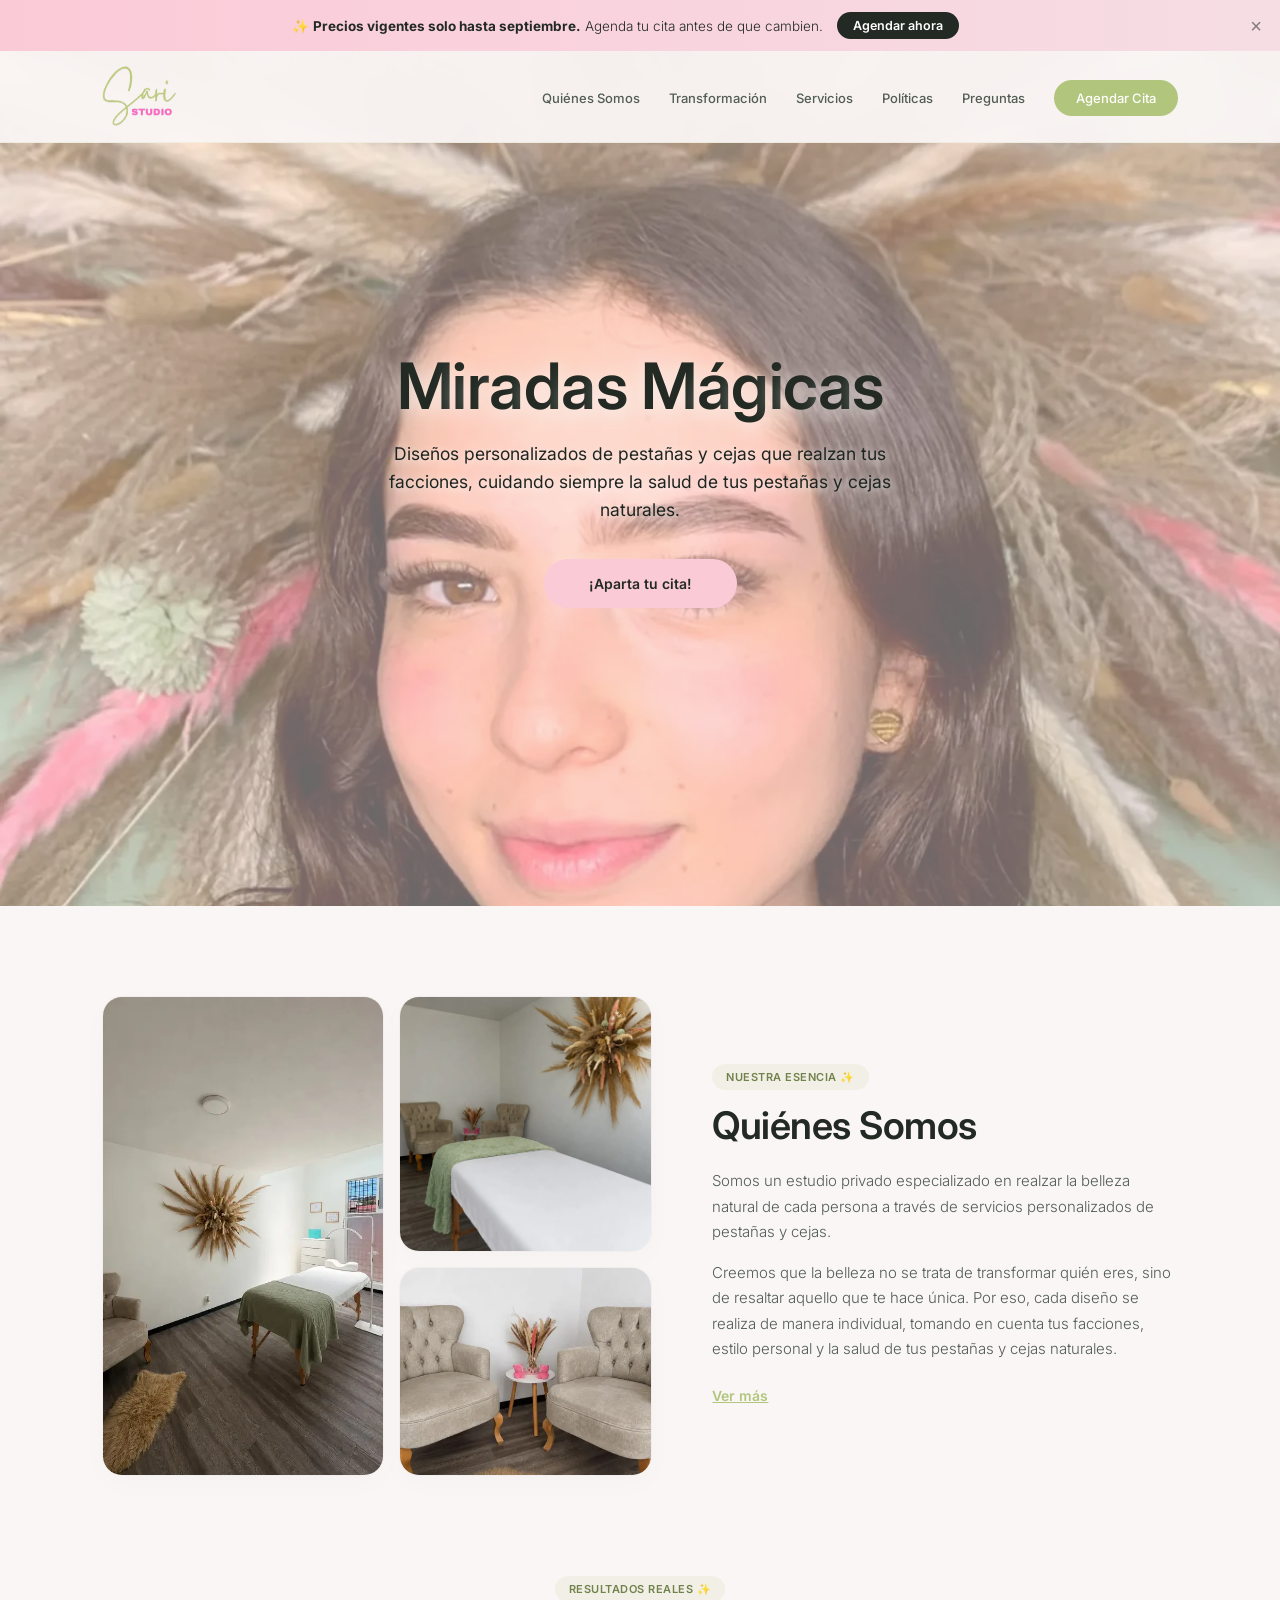
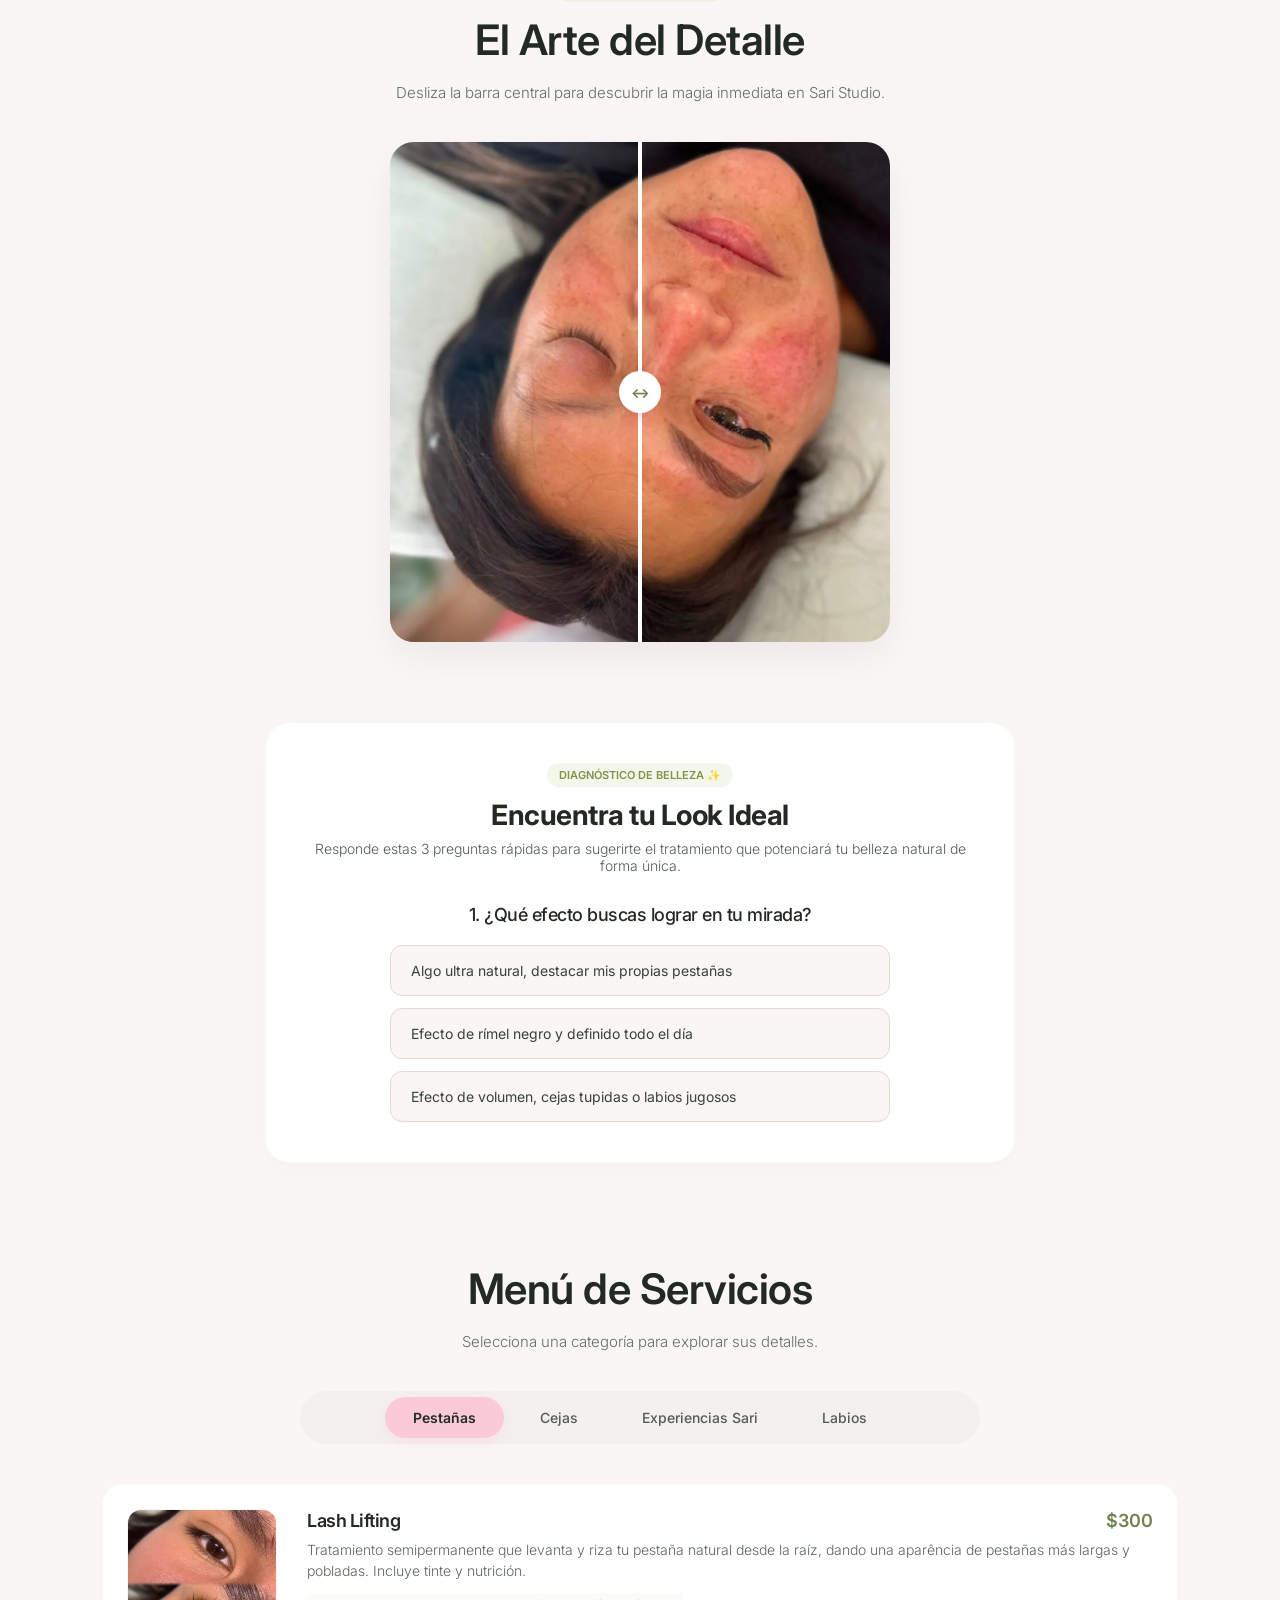
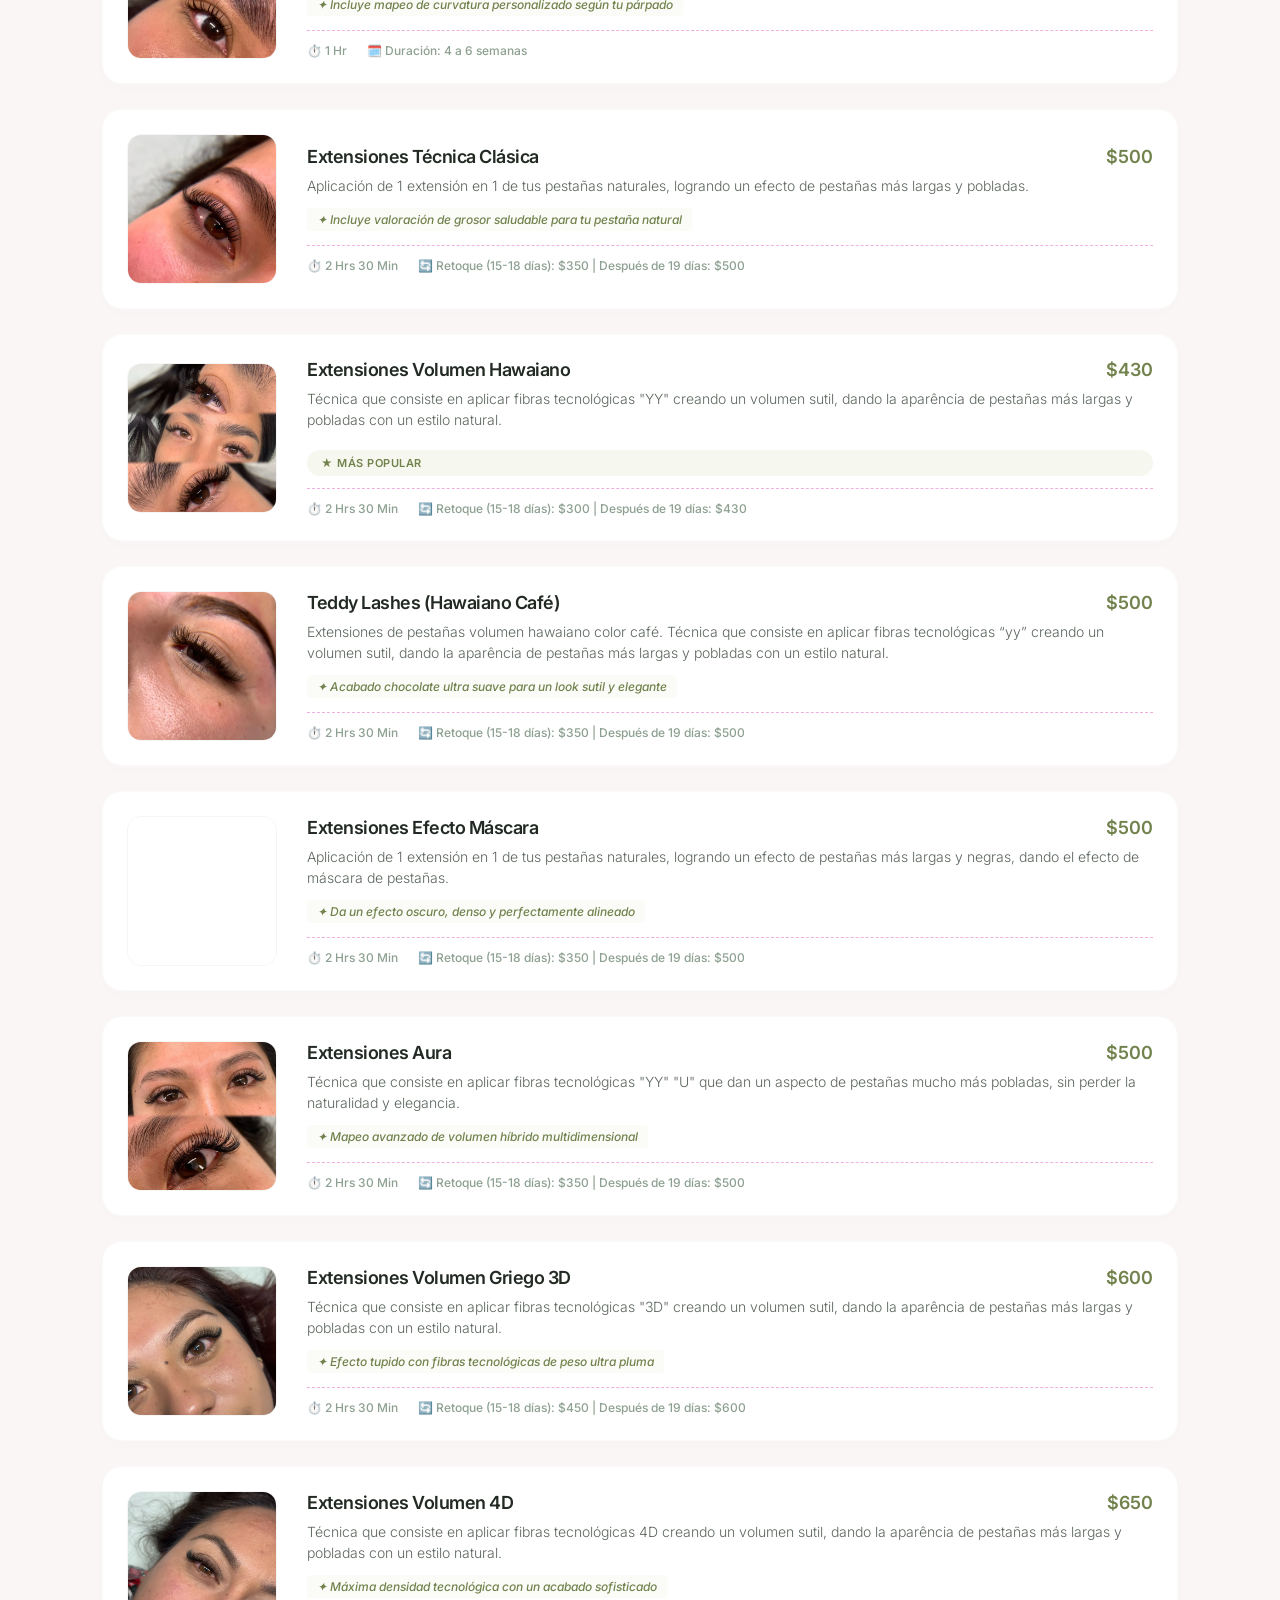
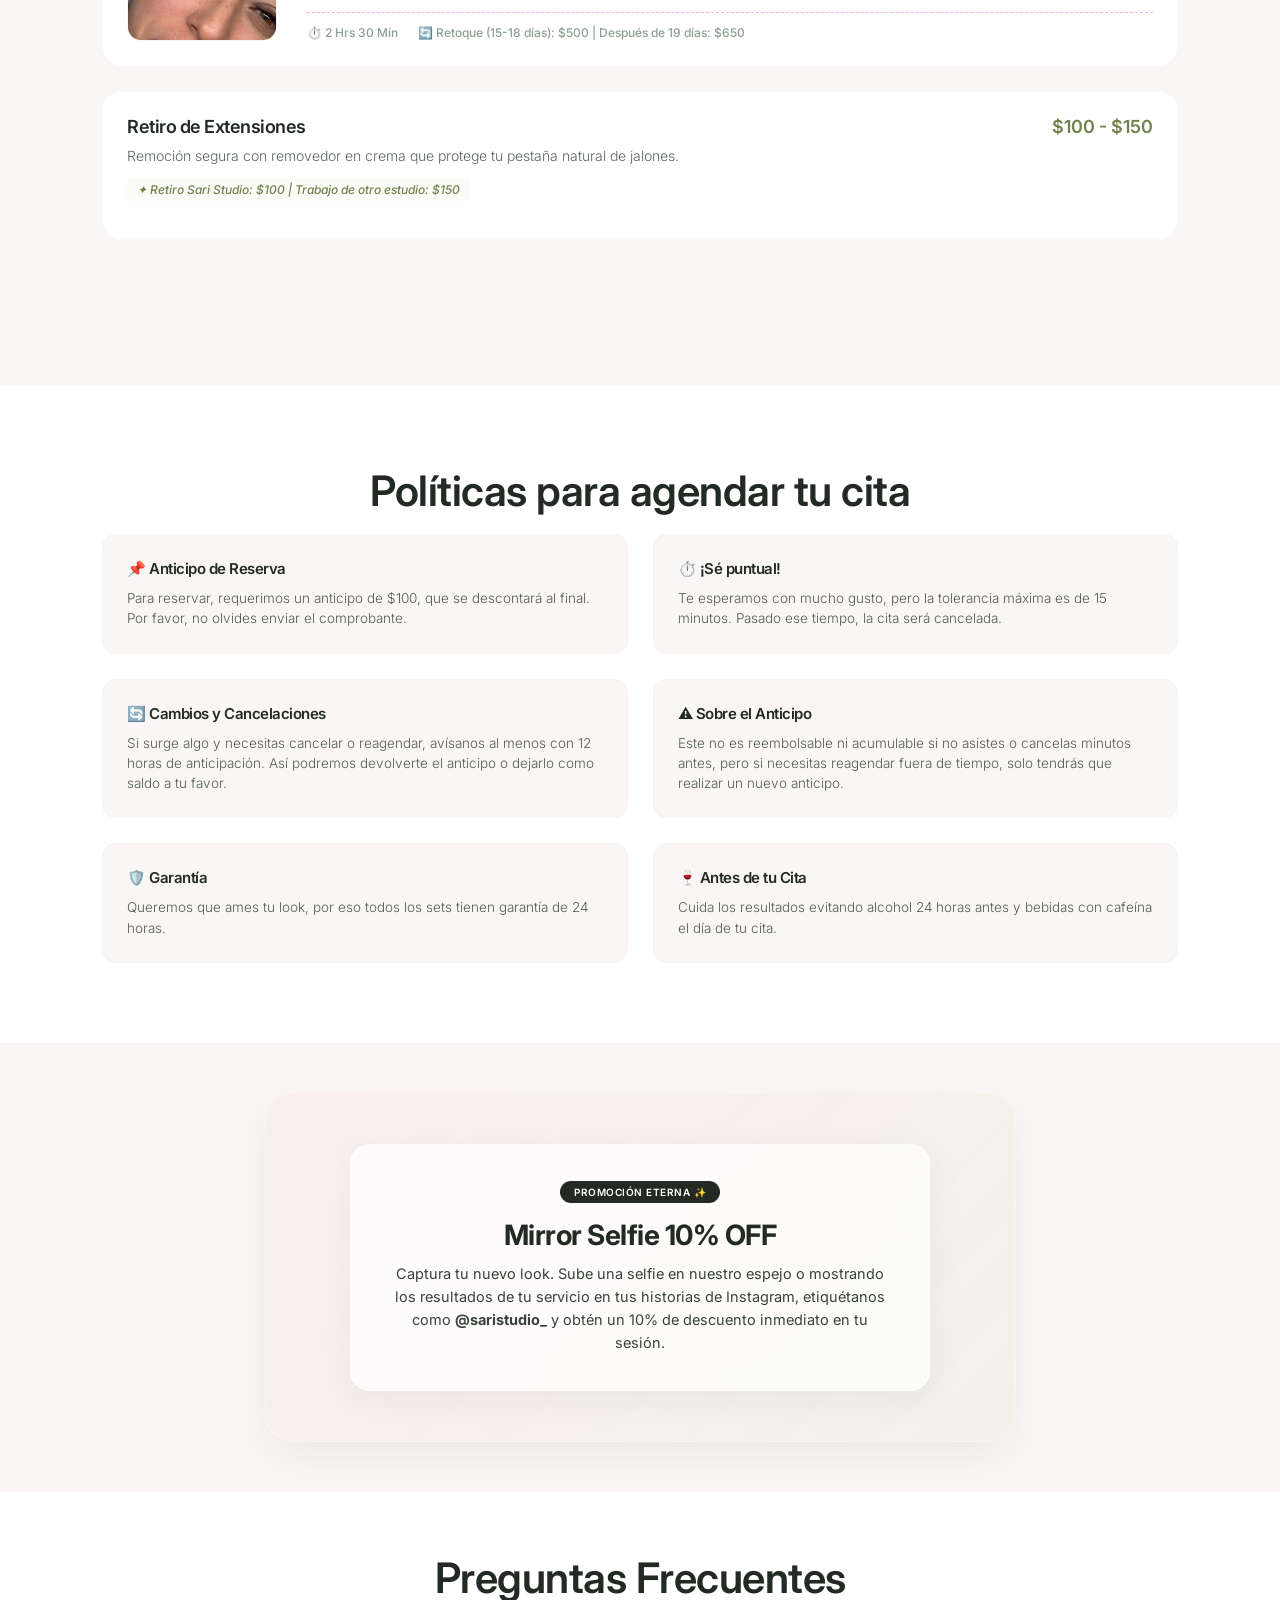
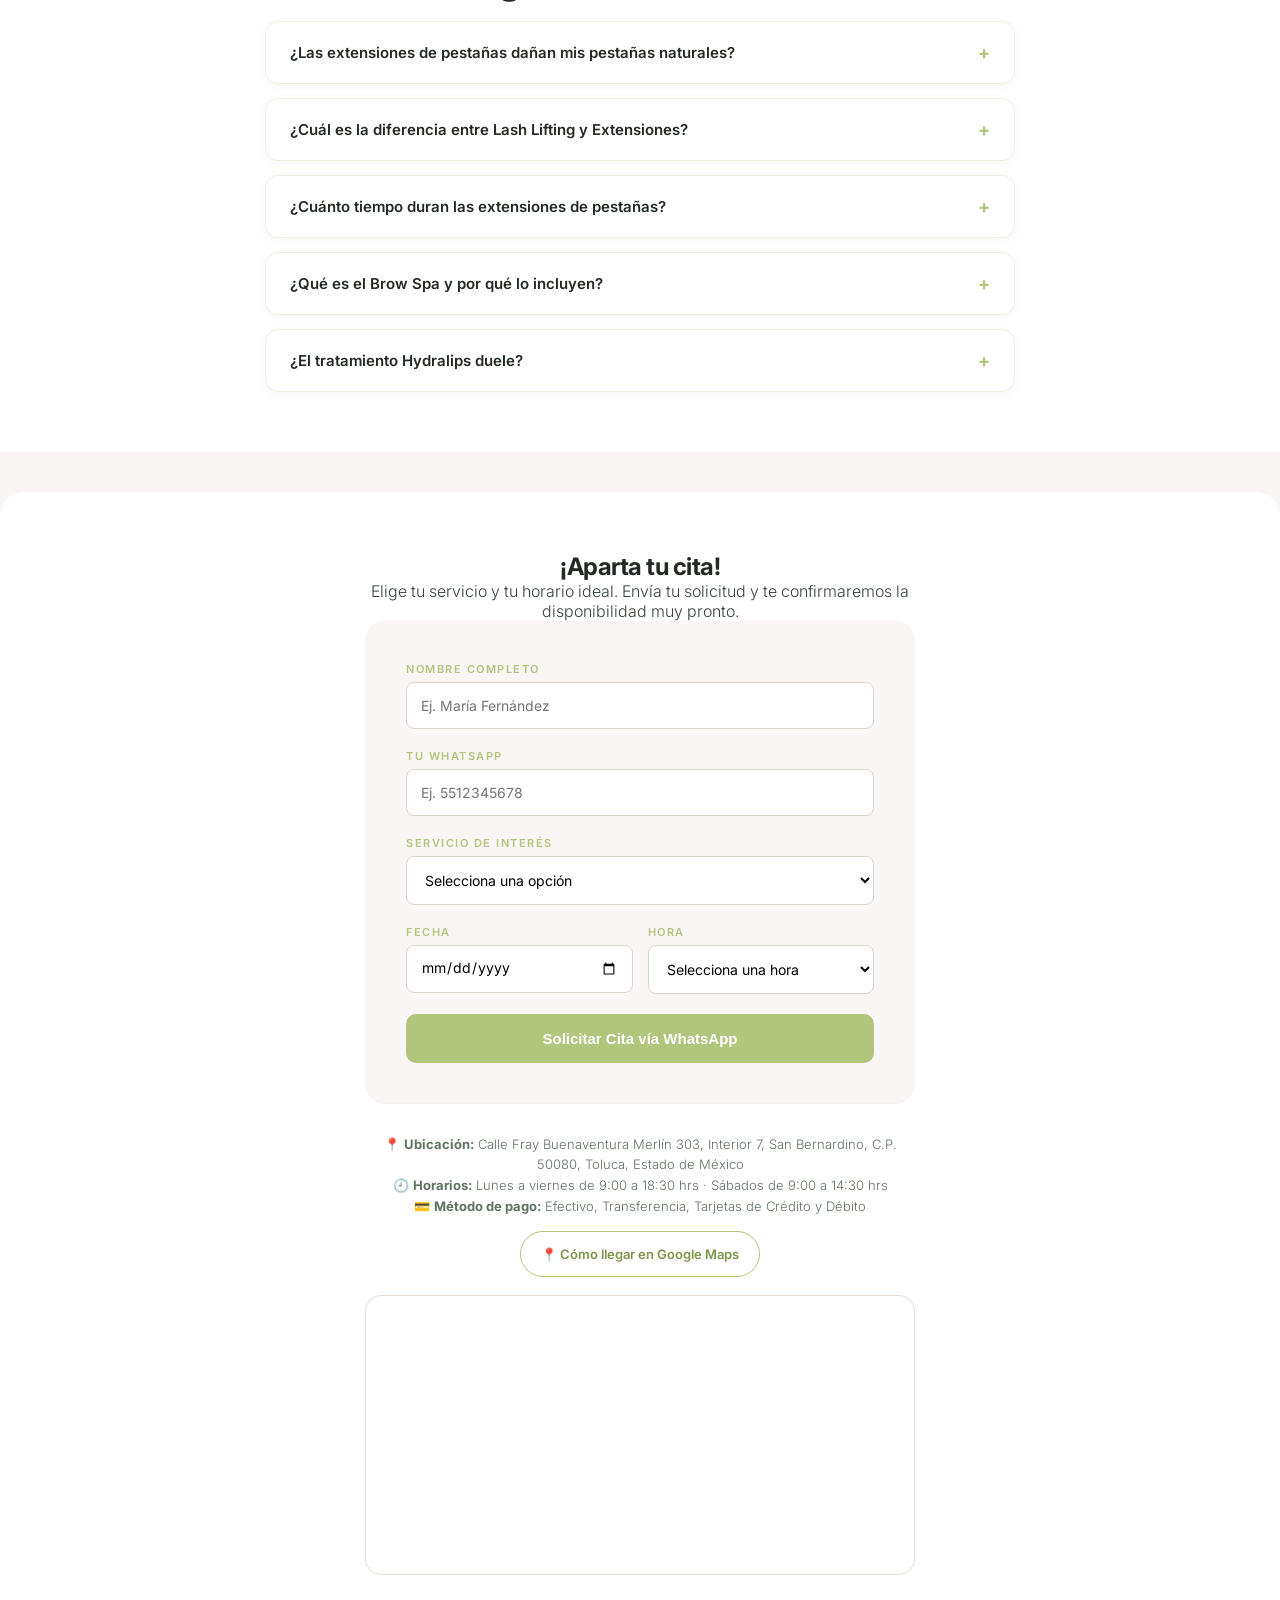
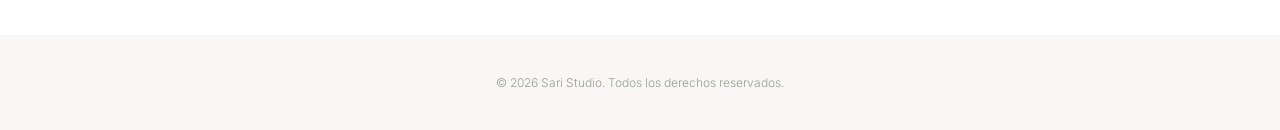
==== index.html @ bf84ed0e "Add files via upload" ====
<!DOCTYPE html>
<html lang="es">
<head>
    <meta charset="UTF-8">
    <meta name="viewport" content="width=device-width, initial-scale=1.0">
    <!-- Meta descripción oculta para los resultados de búsqueda de Google -->
    <meta name="description" content="Sari Studio es un estudio privado especializado en diseño de cejas y aplicación de pestañas (lashista) en Toluca, Metepec y alrededores. Reserva tu cita.">
    
    <!-- Título optimizado que aparece en la pestaña del navegador -->
    <title>Sari Studio | Lashista, Pestañas y Cejas en Toluca y Metepec</title>
    
    <link rel="icon" type="image/png" href="logo_ss.png">
    <link rel="preconnect" href="https://fonts.googleapis.com">
    <link rel="preconnect" href="https://fonts.gstatic.com" crossorigin>
    <link href="https://fonts.googleapis.com/css2?family=Inter:wght@300;400;500;600;700&display=swap" rel="stylesheet">
    <link rel="stylesheet" href="style.css">
    <!-- Precarga la imagen principal del Hero: es la primera que se pinta (LCP) -->
    <link rel="preload" as="image" href="hero.webp" fetchpriority="high">

    <!-- Código Oculto para SEO Local (Schema JSON-LD) -->
    <script type="application/ld+json">
    {
      "@context": "https://schema.org",
      "@type": "BeautySalon",
      "name": "Sari Studio",
      "image": "logo_ss.png",
      "url": "https://sari.mx",
      "telephone": "+527224173650",
      "priceRange": "$$",
      "address": {
        "@type": "PostalAddress",
        "streetAddress": "Calle Fray Buenaventura Merlín 303, Interior 7",
        "addressLocality": "San Bernardino, Toluca de Lerdo",
        "postalCode": "50080",
        "addressRegion": "Estado de México",
        "addressCountry": "MX"
      },
      "geo": {
        "@type": "GeoCoordinates",
        "latitude": "19.288452",
        "longitude": "-99.668163"
      },
      "openingHoursSpecification": [
        {
          "@type": "OpeningHoursSpecification",
          "dayOfWeek": [
            "Monday",
            "Tuesday",
            "Wednesday",
            "Thursday",
            "Friday"
          ],
          "opens": "09:00",
          "closes": "18:30"
        },
        {
          "@type": "OpeningHoursSpecification",
          "dayOfWeek": ["Saturday"],
          "opens": "09:00",
          "closes": "14:30"
        }
      ],
      "areaServed": [
        {
          "@type": "AdministrativeArea",
          "name": "Toluca"
        },
        {
          "@type": "AdministrativeArea",
          "name": "Metepec"
        },
        {
          "@type": "AdministrativeArea",
          "name": "Estado de México"
        }
      ],
      "description": "Estudio privado de belleza especializado en servicios de pestañas, cejas y lashista profesional en las zonas de Toluca y Metepec."
    }
    </script>
</head>
<body>

    <!-- BANNER DE AVISO: precios vigentes solo hasta septiembre -->
    <div id="banner-precios" class="banner-promo">
        <p>✨ <strong>Precios vigentes solo hasta septiembre.</strong> Agenda tu cita antes de que cambien.</p>
        <a href="#agendar" class="banner-promo-btn">Agendar ahora</a>
        <button type="button" class="banner-promo-close" id="cerrar-banner-precios" aria-label="Cerrar aviso">&times;</button>
    </div>

    <header>
        <div class="logo"><img src="logo_ss.png" alt="Sari Studio Logo" class="logo-img"></div>
        <nav>
            <a href="#quienes-somos">Quiénes Somos</a>
            <a href="#transformacion">Transformación</a>
            <a href="#servicios">Servicios</a>
            <a href="#politicas">Políticas</a>
            <a href="#faq">Preguntas</a>
            <a href="#agendar" class="btn-nav">Agendar Cita</a>
        </nav>
    </header>

    <section class="hero">
        <div class="hero-bg-unified"></div>
        <div class="hero-content">
            <h1 id="animar-titulo">Miradas Mágicas</h1>
            <p class="subtitulo">Diseños personalizados de pestañas y cejas que realzan tus facciones, cuidando siempre la salud de tus pestañas y cejas naturales.</p>
            <a href="#agendar" class="btn-principal">¡Aparta tu cita!</a>
        </div>
    </section>

    <section id="quienes-somos" class="artist-section reveal">
        <div class="artist-container">
            <div class="studio-mosaic">
                <div class="mosaic-main"><img src="camilla.webp" loading="lazy" decoding="async" alt="Sari Studio Camilla"></div>
                <div class="mosaic-side">
                    <img src="sillon.webp" loading="lazy" decoding="async" alt="Sari Studio Recepción">
                    <img src="almohada.webp" loading="lazy" decoding="async" alt="Sari Studio Detalles">
                </div>
            </div>
            <div class="artist-text">
                <span class="magic-badge">Nuestra Esencia ✨</span>
                <h2>Quiénes Somos</h2>
                <p>Somos un estudio privado especializado en realzar la belleza natural de cada persona a través de servicios personalizados de pestañas y cejas.</p>
                <p>Creemos que la belleza no se trata de transformar quién eres, sino de resaltar aquello que te hace única. Por eso, cada diseño se realiza de manera individual, tomando en cuenta tus facciones, estilo personal y la salud de tus pestañas y cejas naturales.</p>
                <div class="texto-colapsable" id="quienes-somos-extra">
                    <p>Contamos con formación especializada y capacitación constante en cada una de las técnicas que ofrecemos, lo que nos permite brindar servicios seguros, actualizados y con resultados de alta calidad.</p>
                    <p>Nuestra prioridad es que cada cliente se sientan cómoda, guapa y feliz con su experiencia. Por ello, seleccionamos cuidadosamente los mejores productos y materiales para garantizar resultados duraderos, naturales y armoniosos.</p>
                    <p>Más que un servicio de belleza, buscamos crear un espacio donde puedas relajarte, consentirte y salir sintiéndote la mejor versión de ti misma.</p>
                    <p>Porque creemos que toda mujer merece un toque de magia que la haga brillar.</p>
                </div>
                <button type="button" class="btn-ver-mas" id="btn-ver-mas-somos" aria-expanded="false" aria-controls="quienes-somos-extra">Ver más</button>
            </div>
        </div>
    </section>

    <section id="transformacion" class="transformacion-section">
        <div class="contenedor-chico text-center">
            <span class="magic-badge">Resultados Reales ✨</span>
            <h2 class="titulo-seccion reveal">El Arte del Detalle</h2>
            <p class="sub-galeria reveal">Desliza la barra central para descubrir la magia inmediata en Sari Studio.</p>
            <div class="split-slider-container reveal" id="parallax-slider">
                <div class="slider-img img-after"></div>
                <div class="slider-img img-before" id="before-layer"></div>
                <div class="slider-handle" id="slider-handle"><div class="handle-button">↔</div></div>
            </div>
        </div>
    </section>

    <section id="quiz-section" class="quiz-container-web reveal">
        <div class="quiz-box">
            <span class="quiz-badge">Diagnóstico de Belleza ✨</span>
            <h2>Encuentra tu Look Ideal</h2>
            <p class="quiz-intro">Responde estas 3 preguntas rápidas para sugerirte el tratamiento que potenciará tu belleza natural de forma única.</p>
            <div id="quiz-flow">
                <div class="quiz-step active" data-step="1">
                    <h3>1. ¿Qué efecto buscas lograr en tu mirada?</h3>
                    <div class="quiz-opciones">
                        <button class="btn-quiz-opt" data-value="natural">Algo ultra natural, destacar mis propias pestañas</button>
                        <button class="btn-quiz-opt" data-value="rimel">Efecto de rímel negro y definido todo el día</button>
                        <button class="btn-quiz-opt" data-value="volumen">Efecto de volumen, cejas tupidas o labios jugosos</button>
                    </div>
                </div>
                <div class="quiz-step" data-step="2">
                    <h3>2. Al maquillarte por las mañanas, ¿a qué le dedicas más tiempo?</h3>
                    <div class="quiz-opciones">
                        <button class="btn-quiz-opt" data-value="pestanas">Rizar y maquillar mis pestañas</button>
                        <button class="btn-quiz-opt" data-value="cejas">Peinar, rellenar y diseñar mis cejas</button>
                        <button class="btn-quiz-opt" data-value="todo">Me gusta arreglar cejas, pestañas o labios por igual</button>
                    </div>
                </div>
                <div class="quiz-step" data-step="3">
                    <h3>3. ¿Cuál es tu prioridad principal actualmente?</h3>
                    <div class="quiz-opciones">
                        <button class="btn-quiz-opt" data-value="tiempo">Ahorrar tiempo y practicidad por las mañanas</button>
                        <button class="btn-quiz-opt" data-value="hidratacion">Hidratar a fondo o dar un estilo sofisticado y elegante</button>
                        <button class="btn-quiz-opt" data-value="garantia">Tener un look perfecto con garantía y cuidado profesional</button>
                    </div>
                </div>
                <div class="quiz-step" id="quiz-resultado">
                    <h3>✨ Tu Servicio Sugerido es:</h3>
                    <div class="resultado-highlight" id="resultado-texto">Cargando tu diseño personalizado...</div>
                    <p class="resultado-sub">¿Te gusta este estilo? Al dar clic abajo se seleccionará automáticamente en tu formulario de agenda.</p>
                    <button class="btn-principal" id="btn-aplicar-quiz">Agendar con este servicio</button>
                </div>
            </div>
        </div>
    </section>

    <section id="servicios" class="servicios-section">
        <div class="contenedor-chico">
            <h2 class="titulo-seccion reveal">Menú de Servicios</h2>
            <p class="text-center sub-galeria reveal" style="margin-bottom: 40px;">Selecciona una categoría para explorar sus detalles.</p>
            <div class="tabs-nav-container reveal">
                <button class="tab-link active" onclick="openCategory(event, 'tab-pestanas')">Pestañas</button>
                <button class="tab-link" onclick="openCategory(event, 'tab-cejas')">Cejas</button>
                <button class="tab-link" onclick="openCategory(event, 'tab-experiencias')">Experiencias Sari</button>
                <button class="tab-link" onclick="openCategory(event, 'tab-labios')">Labios</button>
            </div>

            <div id="tab-pestanas" class="tab-content active-content">
                <div class="servicio-card">
                    <img src="5.webp" loading="lazy" decoding="async" class="servicio-img" alt="Lash Lifting">
                    <div class="servicio-info-block">
                        <div class="servicio-cabecera"><h4>Lash Lifting</h4><span class="precio">$300</span></div>
                        <p class="servicio-desc">Tratamiento semipermanente que levanta y riza tu pestaña natural desde la raíz, dando una aparência de pestañas más largas y pobladas. Incluye tinte y nutrición.</p>
                        <span class="micro-copy">✦ Incluye mapeo de curvatura personalizado según tu párpado</span>
                        <div class="servicio-detalles"><span>⏱️ 1 Hr</span><span>🗓️ Duración: 4 a 6 semanas</span></div>
                    </div>
                </div>
                <div class="servicio-card">
                    <img src="1.webp" loading="lazy" decoding="async" class="servicio-img" alt="Extensiones Clásicas">
                    <div class="servicio-info-block">
                        <div class="servicio-cabecera"><h4>Extensiones Técnica Clásica</h4><span class="precio">$500</span></div>
                        <p class="servicio-desc">Aplicación de 1 extensión en 1 de tus pestañas naturales, logrando un efecto de pestañas más largas y pobladas.</p>
                        <span class="micro-copy">✦ Incluye valoración de grosor saludable para tu pestaña natural</span>
                        <div class="servicio-detalles"><span>⏱️ 2 Hrs 30 Min</span><span>🔄 Retoque (15-18 días): $350 | Después de 19 días: $500</span></div>
                    </div>
                </div>
                <div class="servicio-card">
                    <img src="3.webp" loading="lazy" decoding="async" class="servicio-img" alt="Extensiones Hawaianas">
                    <div class="servicio-info-block">
                        <div class="servicio-cabecera"><h4>Extensiones Volumen Hawaiano</h4><span class="precio">$430</span></div>
                        <p class="servicio-desc">Técnica que consiste en aplicar fibras tecnológicas "YY" creando un volumen sutil, dando la aparência de pestañas más largas y pobladas con un estilo natural.</p>
                        <span class="magic-badge" style="margin-top: 8px; font-size: 11px;">★ Más Popular</span>
                        <div class="servicio-detalles"><span>⏱️ 2 Hrs 30 Min</span><span>🔄 Retoque (15-18 días): $300 | Después de 19 días: $430</span></div>
                    </div>
                </div>
                <div class="servicio-card">
                    <img src="4.webp" loading="lazy" decoding="async" class="servicio-img" alt="Teddy Lashes">
                    <div class="servicio-info-block">
                        <div class="servicio-cabecera"><h4>Teddy Lashes (Hawaiano Café)</h4><span class="precio">$500</span></div>
                        <p class="servicio-desc">Extensiones de pestañas volumen hawaiano color café. Técnica que consiste en aplicar fibras tecnológicas “yy” creando un volumen sutil, dando la aparência de pestañas más largas y pobladas con un estilo natural.</p>
                        <span class="micro-copy">✦ Acabado chocolate ultra suave para un look sutil y elegante</span>
                        <div class="servicio-detalles"><span>⏱️ 2 Hrs 30 Min</span><span>🔄 Retoque (15-18 días): $350 | Después de 19 días: $500</span></div>
                    </div>
                </div>
                <div class="servicio-card">
                    <img src="11.webp" loading="lazy" decoding="async" class="servicio-img" alt="Efecto Máscara">
                    <div class="servicio-info-block">
                        <div class="servicio-cabecera"><h4>Extensiones Efecto Máscara</h4><span class="precio">$500</span></div>
                        <p class="servicio-desc">Aplicación de 1 extensión en 1 de tus pestañas naturales, logrando un efecto de pestañas más largas y negras, dando el efecto de máscara de pestañas.</p>
                        <span class="micro-copy">✦ Da un efecto oscuro, denso y perfectamente alineado</span>
                        <div class="servicio-detalles"><span>⏱️ 2 Hrs 30 Min</span><span>🔄 Retoque (15-18 días): $350 | Después de 19 días: $500</span></div>
                    </div>
                </div>
                <div class="servicio-card">
                    <img src="2.webp" loading="lazy" decoding="async" class="servicio-img" alt="Extensiones Aura">
                    <div class="servicio-info-block">
                        <div class="servicio-cabecera"><h4>Extensiones Aura</h4><span class="precio">$500</span></div>
                        <p class="servicio-desc">Técnica que consiste en aplicar fibras tecnológicas "YY" "U" que dan un aspecto de pestañas mucho más pobladas, sin perder la naturalidad y elegancia.</p>
                        <span class="micro-copy">✦ Mapeo avanzado de volumen híbrido multidimensional</span>
                        <div class="servicio-detalles"><span>⏱️ 2 Hrs 30 Min</span><span>🔄 Retoque (15-18 días): $350 | Después de 19 días: $500</span></div>
                    </div>
                </div>
                <div class="servicio-card">
                    <img src="14.webp" loading="lazy" decoding="async" class="servicio-img" alt="Extensiones Volumen Griego 3D">
                    <div class="servicio-info-block">
                        <div class="servicio-cabecera"><h4>Extensiones Volumen Griego 3D</h4><span class="precio">$600</span></div>
                        <p class="servicio-desc">Técnica que consiste en aplicar fibras tecnológicas "3D" creando un volumen sutil, dando la aparência de pestañas más largas y pobladas con un estilo natural.</p>
                        <span class="micro-copy">✦ Efecto tupido con fibras tecnológicas de peso ultra pluma</span>
                        <div class="servicio-detalles"><span>⏱️ 2 Hrs 30 Min</span><span>🔄 Retoque (15-18 días): $450 | Después de 19 días: $600</span></div>
                    </div>
                </div>
                <div class="servicio-card">
                    <img src="15.webp" loading="lazy" decoding="async" class="servicio-img" alt="Extensiones Volumen 4D">
                    <div class="servicio-info-block">
                        <div class="servicio-cabecera"><h4>Extensiones Volumen 4D</h4><span class="precio">$650</span></div>
                        <p class="servicio-desc">Técnica que consiste en aplicar fibras tecnológicas 4D creando un volumen sutil, dando la aparência de pestañas más largas y pobladas con un estilo natural.</p>
                        <span class="micro-copy">✦ Máxima densidad tecnológica con un acabado sofisticado</span>
                        <div class="servicio-detalles"><span>⏱️ 2 Hrs 30 Min</span><span>🔄 Retoque (15-18 días): $500 | Después de 19 días: $650</span></div>
                    </div>
                </div>
                <div class="servicio-card">
                    <div class="servicio-info-block">
                        <div class="servicio-cabecera"><h4>Retiro de Extensiones</h4><span class="precio">$100 - $150</span></div>
                        <p class="servicio-desc">Remoción segura con removedor en crema que protege tu pestaña natural de jalones.</p>
                        <span class="micro-copy">✦ Retiro Sari Studio: $100 | Trabajo de otro estudio: $150</span>
                    </div>
                </div>
            </div>

            <div id="tab-cejas" class="tab-content">
                <div class="servicio-card">
                    <img src="17.webp" loading="lazy" decoding="async" class="servicio-img" alt="Diseño de Cejas">
                    <div class="servicio-info-block">
                        <div class="servicio-cabecera"><h4>Diseño de Cejas</h4><span class="precio">$250</span></div>
                        <p class="servicio-desc">Diseño de cejas totalmente personalizado a tus facciones y gustos. Incluye epilación con cera y Brow Spa.</p>
                        <span class="micro-copy">✦ Incluye visajismo con calibrador para simetría perfecta</span>
                        <div class="servicio-detalles"><span>⏱️ 30 Min</span></div>
                    </div>
                </div>
                <div class="servicio-card">
                    <img src="16.webp" loading="lazy" decoding="async" class="servicio-img" alt="Brow Lamination">
                    <div class="servicio-info-block">
                        <div class="servicio-cabecera"><h4>Brow Lamination</h4><span class="precio">$300</span></div>
                        <p class="servicio-desc">Tratamiento semipermanente que alinea y fija los vellos de la ceja en una dirección uniforme, logrando una aparência más definida, ordenada y con mayor volumen, sin necesidad de maquillaje. Incluye diseño personalizado, epilación con cera y Brow Spa.</p>
                        <span class="micro-copy">✦ Diseñado para domar vellos rebeldes y rellenar espacios visualmente</span>
                        <div class="servicio-detalles"><span>⏱️ 1 Hra</span><span>🗓️ Duración: 4 semanas</span></div>
                    </div>
                </div>
                <div class="servicio-card">
                    <img src="9.webp" loading="lazy" decoding="async" class="servicio-img" alt="Cejas HD">
                    <div class="servicio-info-block">
                        <div class="servicio-cabecera"><h4>Cejas HD</h4><span class="precio">$300</span></div>
                        <p class="servicio-desc">Aplicación de henna con diseño personalizado, epilación con cera y Brow Spa.</p>
                        <span class="micro-copy">✦ Sombreado de efecto polvo con Henna orgánica premium</span>
                        <div class="servicio-detalles"><span>⏱️ 1 Hra</span><span>🗓️ Duración: 2 a 3 semanas</span></div>
                    </div>
                </div>
                <div class="servicio-card">
                    <img src="18.webp" loading="lazy" decoding="async" class="servicio-img" alt="Cejas 4K">
                    <div class="servicio-info-block">
                        <div class="servicio-cabecera"><h4>Cejas 4K</h4><span class="precio">$400</span></div>
                        <p class="servicio-desc">Brow Lamination, aplicación de henna, diseño personalizado, epilación con cera y Brow Spa.</p>
                        <span class="micro-copy">✦ El servicio premium absoluto para una ceja imponente y con volumen</span>
                        <div class="servicio-detalles"><span>⏱️ 1 Hra 30 Min</span><span>🗓️ Duración: 4 semanas</span></div>
                    </div>
                </div>
            </div>

            <div id="tab-experiencias" class="tab-content">
                <div class="servicio-card combo-highlight">
                    <img src="8.webp" loading="lazy" decoding="async" class="servicio-img" alt="Ritual Magic">
                    <div class="servicio-info-block">
                        <div class="servicio-cabecera"><h4>Ritual Magic</h4><span class="precio">$500</span></div>
                        <p class="servicio-desc">Lash lifting + Brow lamination aplicados en simultáneo. La fusión ideal para transformar tu rostro de forma inmediata.</p>
                        <span class="micro-copy">✦ Optimiza tu tiempo con dos tratamientos de alta gama a la vez</span>
                        <div class="servicio-detalles"><span>⏱️ 2 Hrs</span><span>🗓️ Duración: 4 a 6 semanas</span></div>
                    </div>
                </div>
                <div class="servicio-card combo-highlight">
                    <img src="19.webp" loading="lazy" decoding="async" class="servicio-img" alt="Ritual Fairy">
                    <div class="servicio-info-block">
                        <div class="servicio-cabecera"><h4>Ritual Fairy</h4><span class="precio">$550</span></div>
                        <p class="servicio-desc">Lash lifting + Cejas HD aplicados en sesión simultánea. Potencia tus pestañas propias y dale un marco de color sombreado a tus cejas.</p>
                        <span class="micro-copy">✦ Envuelve tus facciones en un aura de frescura</span>
                        <div class="servicio-detalles"><span>⏱️ 1 Hra 30 Min</span><span>🗓️ Lifting: 4-6 sem | Cejas HD: 2-3 sem</span></div>
                    </div>
                </div>
                <div class="servicio-card combo-highlight">
                    <img src="20.webp" loading="lazy" decoding="async" class="servicio-img" alt="Ritual Star">
                    <div class="servicio-info-block">
                        <div class="servicio-cabecera"><h4>Ritual Star</h4><span class="precio">$450</span></div>
                        <p class="servicio-desc">Lash lifting + Diseño de ceja personalizado con epilación y Brow Spa en simultáneo.</p>
                        <span class="micro-copy">✦ Limpieza y realce básico con acabado editorial elegante</span>
                        <div class="servicio-detalles"><span>⏱️ 1 Hra 30 Min</span><span>🗓️ Duración Lifting: 4 a 6 semanas</span></div>
                    </div>
                </div>
                <div class="servicio-card combo-highlight">
                    <img src="21.webp" loading="lazy" decoding="async" class="servicio-img" alt="Ritual Sparkles">
                    <div class="servicio-info-block">
                        <div class="servicio-cabecera"><h4>Ritual Sparkles</h4><span class="precio">$650</span></div>
                        <p class="servicio-desc">Lash lifting + Tratamiento de Cejas 4K completos en aplicación simultánea profesional.</p>
                        <span class="micro-copy">✦ El paquete de transformación integral más cotizado del studio</span>
                        <div class="servicio-detalles"><span>⏱️ 1 Hra 50 Min</span><span>🗓️ Lifting: 4-6 sem | Cejas 4K: 3-5 sem</span></div>
                    </div>
                </div>
            </div>

            <div id="tab-labios" class="tab-content">
                <div class="servicio-card">
                    <img src="13.webp" loading="lazy" decoding="async" class="servicio-img" alt="Hydralips con Dermapen">
                    <div class="servicio-info-block">
                        <div class="servicio-cabecera"><h4>Hydralips con Dermapen</h4><span class="precio">$350</span></div>
                        <p class="servicio-desc">Tratamiento estético no invasivo que mejora la hidratación, textura y aparência de los labios. Utiliza microagujas para infundir ácido hialurónico en capas superficiales, estimulando colágeno. Ideal para labios agrietados o secos.</p>
                        <span class="micro-copy">✦ Aporta un volumen natural sutil por hidratación extrema, sin rellenos médicos</span>
                    </div>
                </div>
            </div>
        </div>
    </section>

    <section id="politicas" class="politicas-section">
        <div class="contenedor-chico">
            <h2 class="titulo-seccion reveal">Políticas para agendar tu cita</h2>
            <div class="politicas-grid reveal">
                <div class="politica-item"><h5>📌 Anticipo de Reserva</h5><p>Para reservar, requerimos un anticipo de $100, que se descontará al final. Por favor, no olvides enviar el comprobante.</p></div>
                <div class="politica-item"><h5>⏱️ ¡Sé puntual!</h5><p>Te esperamos con mucho gusto, pero la tolerancia máxima es de 15 minutos. Pasado ese tiempo, la cita será cancelada.</p></div>
                <div class="politica-item"><h5>🔄 Cambios y Cancelaciones</h5><p>Si surge algo y necesitas cancelar o reagendar, avísanos al menos con 12 horas de anticipación. Así podremos devolverte el anticipo o dejarlo como saldo a tu favor.</p></div>
                <div class="politica-item"><h5>⚠️ Sobre el Anticipo</h5><p>Este no es reembolsable ni acumulable si no asistes o cancelas minutos antes, pero si necesitas reagendar fuera de tiempo, solo tendrás que realizar un nuevo anticipo.</p></div>
                <div class="politica-item"><h5>🛡️ Garantía</h5><p>Queremos que ames tu look, por eso todos los sets tienen garantía de 24 horas.</p></div>
                <div class="politica-item"><h5>🍷 Antes de tu Cita</h5><p>Cuida los resultados evitando alcohol 24 horas antes y bebidas con cafeína el día de tu cita.</p></div>
            </div>
        </div>
    </section>

    <section id="promos" class="promo-section reveal">
        <div class="glass-mirror-container">
            <div class="glass-card-inner">
                <span class="badge-promo">Promoción Eterna ✨</span>
                <h3>Mirror Selfie 10% OFF</h3>
                <p>Captura tu nuevo look. Sube una selfie en nuestro espejo o mostrando los resultados de tu servicio en tus historias de Instagram, etiquétanos como <strong>@saristudio_</strong> y obtén un 10% de descuento inmediato en tu sesión.</p>
            </div>
            <div class="glass-shimmer-line"></div>
        </div>
    </section>

    <section id="faq" class="faq-section reveal">
        <div class="contenedor-chico">
            <h2 class="titulo-seccion">Preguntas Frecuentes</h2>
            <div class="faq-container">
                <div class="faq-item">
                    <button class="faq-question">¿Las extensiones de pestañas dañan mis pestañas naturales?</button>
                    <div class="faq-answer">
                        <p>No. En Sari Studio realizamos un aislamiento minucioso y calculamos el peso y longitud exactos que tu pestaña natural puede soportar de manera saludable. Tus pestañas seguirán su ciclo de crecimiento natural sin sufrir ningún daño.</p>
                    </div>
                </div>
                <div class="faq-item">
                    <button class="faq-question">¿Cuál es la diferencia entre Lash Lifting y Extensiones?</button>
                    <div class="faq-answer">
                        <p>El Lash Lifting trabaja sobre tus propias pestañas, estirándolas y rizándolas desde la raíz para un efecto natural de rímel. Las extensiones de pestañas son fibras sintéticas ultra ligeras que se adhieren una a una para añadir longitud, grosor y volumen personalizado.</p>
                    </div>
                </div>
                <div class="faq-item">
                    <button class="faq-question">¿Cuánto tiempo duran las extensiones de pestañas?</button>
                    <div class="faq-answer">
                        <p>El set puede durar de 4 a 6 semanas dependiendo del ciclo de muda de tus pestañas naturales y tus cuidados. Sin embargo, para mantener el set tupido, impecable y simétrico, requerirás retoques periódicos entre los 15 y 18 días.</p>
                    </div>
                </div>
                <div class="faq-item">
                    <button class="faq-question">¿Qué es el Brow Spa y por qué lo incluyen?</button>
                    <div class="faq-answer">
                        <p>El Brow Spa es un protocolo de relajación, exfoliación e hidratación profunda para la zona de la ceja. Lo incluimos en nuestros servicios porque una piel sana, limpia y nutrida garantiza una mejor retención del pigmento de la henna y una epilación mucho más cómoda.</p>
                    </div>
                </div>
                <div class="faq-item">
                    <button class="faq-question">¿El tratamiento Hydralips duele?</button>
                    <div class="faq-answer">
                        <p>No. Aunque se utiliza un dispositivo Dermapen con microagujas, la aplicación se realiza de forma muy superficial y controlada en las capas externas de la piel. Es un procedimiento totalmente tolerable que se siente como una exfoliación vibratoria activa.</p>
                    </div>
                </div>
            </div>
        </div>
    </section>

    <section id="agendar" class="agenda-section">
        <div class="contenedor-formulario reveal">
            <h2>¡Aparta tu cita!</h2>
            <p>Elige tu servicio y tu horario ideal. Envía tu solicitud y te confirmaremos la disponibilidad muy pronto.</p>
            <form id="formulario-cita" class="form-beauty">
                <div class="grupo-input">
                    <label for="nombre">Nombre Completo</label>
                    <input type="text" id="nombre" required placeholder="Ej. María Fernández">
                </div>
                <div class="grupo-input">
                    <label for="whatsapp">Tu WhatsApp</label>
                    <input type="tel" id="whatsapp" required placeholder="Ej. 5512345678">
                </div>
                <div class="grupo-input">
                    <label for="servicio">Servicio de Interés</label>
                    <select id="servicio" required>
                        <option value="" disabled selected>Selecciona una opción</option>
                        <option value="Lash Lifting ($300)">Lash Lifting — $300</option>
                        <option value="Extensiones Clásicas ($500)">Extensiones Técnica Clásica — $500</option>
                        <option value="Volumen Hawaiano ($430)">Extensiones Volumen Hawaiano — $430</option>
                        <option value="Teddy Lashes ($500)">Teddy Lashes (Hawaiano Café) — $500</option>
                        <option value="Efecto Máscara ($500)">Extensiones Efecto Máscara — $500</option>
                        <option value="Extensiones Aura ($500)">Extensiones Aura — $500</option>
                        <option value="Volumen Griego 3D ($600)">Extensiones Volumen Griego 3D — $600</option>
                        <option value="Volumen 4D ($650)">Extensiones Volumen 4D — $650</option>
                        <option value="Diseño de Cejas ($250)">Diseño de Cejas — $250</option>
                        <option value="Brow Lamination ($300)">Brow Lamination — $300</option>
                        <option value="Cejas HD ($300)">Cejas HD — $300</option>
                        <option value="Cejas 4K ($400)">Cejas 4K — $400</option>
                        <option value="Combo Magic ($500)">Ritual Magic (Lashes + Brows) — $500</option>
                        <option value="Combo Fairy ($550)">Ritual Fairy (Lashes + Henna) — $550</option>
                        <option value="Combo Star ($450)">Ritual Star (Lashes + Diseño) — $450</option>
                        <option value="Combo Sparkles ($650)">Ritual Sparkles (Lashes + Cejas 4K) — $650</option>
                        <option value="Hydralips ($350)">Hydralips con Dermapen — $350</option>
                    </select>
                </div>
                <div id="smart-tip-box" class="smart-tip-card hidden">
                    <span class="tip-icon">💡</span>
                    <p id="smart-tip-text">Tip de cuidado previo...</p>
                </div>
                <div class="fila-doble">
                    <div class="grupo-input">
                        <label for="fecha">Fecha</label>
                        <div class="fecha-input-container">
                            <input type="date" id="fecha" required>
                            <!-- Texto de ayuda visual: iOS Safari no muestra placeholder nativo en inputs de fecha -->
                            <span id="fecha-placeholder-texto" class="fecha-placeholder-texto">Selecciona una fecha</span>
                        </div>
                        <!-- Aviso NO bloqueante (reemplaza al alert() que interrumpía la selección en iOS) -->
                        <span id="fecha-error-texto" class="fecha-error-texto"></span>
                    </div>
                    <div class="grupo-input">
                        <label for="hora">Hora</label>
                        <select id="hora" required>
                            <option value="" disabled selected>Selecciona una hora</option>
                            <option value="09:00">09:00 AM</option>
                            <option value="09:30">09:30 AM</option>
                            <option value="10:00">10:00 AM</option>
                            <option value="10:30">10:30 AM</option>
                            <option value="11:00">11:00 AM</option>
                            <option value="11:30">11:30 AM</option>
                            <option value="12:00">12:00 PM</option>
                            <option value="12:30">12:30 PM</option>
                            <option value="13:00">01:00 PM</option>
                            <option value="13:30">01:30 PM</option>
                            <option value="14:00">02:00 PM</option>
                            <option value="14:30">02:30 PM</option>
                            <option value="15:00">03:00 PM</option>
                            <option value="15:30">03:30 PM</option>
                            <option value="16:00">04:00 PM</option>
                            <option value="16:30">04:30 PM</option>
                            <option value="17:00">05:00 PM</option>
                            <option value="17:30">05:30 PM</option>
                            <option value="18:00">06:00 PM</option>
                            <option value="18:30">06:30 PM</option>
                        </select>
                    </div>
                </div>
                <button type="submit" class="btn-enviar">Solicitar Cita vía WhatsApp</button>
            </form>
            <div class="info-footer-studio">
                <!-- ACTUALIZACIÓN DE DIRECCIÓN (nueva sede San Bernardino): se quitó "Home Studio" y se agregó dirección completa + horarios + botón de Google Maps -->
                <p>📍 <strong>Ubicación:</strong> Calle Fray Buenaventura Merlín 303, Interior 7, San Bernardino, C.P. 50080, Toluca, Estado de México</p>
                <p>🕘 <strong>Horarios:</strong> Lunes a viernes de 9:00 a 18:30 hrs · Sábados de 9:00 a 14:30 hrs</p>
                <p>💳 <strong>Método de pago:</strong> Efectivo, Transferencia, Tarjetas de Crédito y Débito</p>
                <a class="btn-maps" href="https://www.google.com/maps/search/?api=1&query=Calle%20Fray%20Buenaventura%20Merl%C3%ADn%20303%2C%20Interior%207%2C%20San%20Bernardino%2C%2050080%20Toluca%20de%20Lerdo%2C%20Estado%20de%20M%C3%A9xico" target="_blank" rel="noopener noreferrer">
                    📍 Cómo llegar en Google Maps
                </a>
                <!-- MAPA EMBEBIDO: código oficial proporcionado por Google Maps (ficha ya verificada de Sari Studio) -->
                <div class="mapa-embed-container">
                    <iframe src="https://www.google.com/maps/embed?pb=!1m18!1m12!1m3!1d3765.860209399553!2d-99.67069522501696!3d19.288444381960396!2m3!1f0!2f0!3f0!3m2!1i1024!2i768!4f13.1!3m3!1m2!1s0x6bc1526cfca7c88d%3A0x5a87f9c7d64eb1ba!2sSari%20Studio%20-%20Pesta%C3%B1as%20y%20Cejas!5e0!3m2!1ses-419!2smx!4v1788371766458!5m2!1ses-419!2smx" style="border:0;" allowfullscreen="" loading="lazy" referrerpolicy="strict-origin-when-cross-origin" title="Ubicación de Sari Studio en Google Maps"></iframe>
                </div>
            </div>
        </div>
    </section>

    <footer><p>&copy; 2026 Sari Studio. Todos los derechos reservados.</p></footer>
    <script src="script.js"></script>
</body>
</html>
---- style.css ----
/* --- RESET GENERAL --- */
* {
    margin: 0;
    padding: 0;
    box-sizing: border-box;
    scroll-behavior: smooth;
    scroll-padding-top: 100px;
}

body {
    background-color: #faf6f5; 
    color: #38423a; 
    font-family: 'Inter', sans-serif;
    font-weight: 300;
    overflow-x: hidden;
    -webkit-font-smoothing: antialiased;
}

h1, h2, h3, h4, h5 {
    font-family: 'Inter', sans-serif;
    color: #222a23;
    letter-spacing: -0.5px;
}

.text-center { text-align: center; }

/* --- TÍTULOS DE SECCIÓN --- */
.titulo-seccion {
    text-align: center;
    font-size: 42px;
    font-weight: 600;
    color: #222a23;
    margin-bottom: 18px;
}

.sub-galeria {
    text-align: center;
    font-size: 15px;
    color: #607261;
    max-width: 700px;
    margin: 0 auto 40px;
}

/* Variable dinámica: se actualiza por JS con la altura real del banner de aviso,
   así el header (fixed) siempre queda pegado justo debajo sin taparlo */
:root { --banner-height: 0px; }

/* BANNER DE AVISO: precios vigentes solo hasta septiembre */
.banner-promo {
    position: relative;
    z-index: 1001;
    background: linear-gradient(90deg, #fbcad7, #f6dde4);
    color: #222a23;
    display: flex;
    align-items: center;
    justify-content: center;
    flex-wrap: wrap;
    gap: 14px;
    padding: 12px 50px 12px 20px;
    text-align: center;
    font-size: 13.5px;
}
.banner-promo p { margin: 0; }
.banner-promo-btn {
    background-color: #222a23;
    color: #ffffff;
    padding: 6px 16px;
    border-radius: 20px;
    font-weight: 600;
    font-size: 12.5px;
    text-decoration: none;
    white-space: nowrap;
    transition: background 0.2s;
}
.banner-promo-btn:hover { background-color: #38423a; }
.banner-promo-close {
    position: absolute;
    right: 14px;
    top: 50%;
    transform: translateY(-50%);
    background: none;
    border: none;
    font-size: 20px;
    line-height: 1;
    cursor: pointer;
    color: #222a23;
    opacity: 0.55;
    padding: 4px;
}
.banner-promo-close:hover { opacity: 1; }

/* --- MENÚ DE NAVEGACIÓN --- */
header {
    position: fixed;
    top: var(--banner-height);
    transition: top 0.25s ease;
    width: 100%;
    display: flex;
    justify-content: space-between;
    align-items: center;
    padding: 8px 8%; 
    background-color: rgba(250, 246, 245, 0.95);
    backdrop-filter: blur(20px);
    -webkit-backdrop-filter: blur(20px);
    z-index: 1000;
    border-bottom: 1px solid rgba(177, 197, 124, 0.15);
}

.logo { display: flex; align-items: center; }
.logo-img { height: 75px; width: auto; object-fit: contain; }

nav a {
    text-decoration: none;
    color: #525d54;
    font-size: 13px;
    font-weight: 500;
    margin-left: 25px;
    transition: color 0.3s;
}

nav a:hover { color: #b1c57c; }
.btn-nav {
    background-color: #b1c57c; 
    color: #ffffff !important;
    padding: 10px 22px;
    border-radius: 25px;
}

/* --- HERO PREMIUM --- */
.hero {
    height: 95vh; 
    display: flex;
    align-items: center;
    justify-content: center;
    text-align: center;
    position: relative;
    overflow: hidden;
    padding: 0 20px;
    background-color: #faf6f5;
}

.hero-bg-unified {
    position: absolute;
    top: 0;
    left: 0;
    width: 100%;
    height: 100%;
    background-image: url('hero.webp');
    background-size: cover;
    background-position: center 30%; 
    background-repeat: no-repeat;
    z-index: 1;
}

.hero-bg-unified::after {
    content: '';
    position: absolute;
    top: 0;
    left: 0;
    width: 100%;
    height: 100%;
    background-color: rgba(250, 246, 245, 0.42);
    z-index: 2;
}

.hero-content { 
    display: flex; 
    flex-direction: column; 
    align-items: center; 
    position: relative;
    z-index: 10; 
}

.hero-content h1 { 
    font-size: 64px; 
    font-weight: 600; 
    line-height: 1.15; 
    margin-bottom: 18px; 
    color: #222a23;
    text-shadow: 0 4px 20px rgba(250, 246, 245, 0.9);
    display: inline-block;
}

.hero-content h1 span {
    display: inline-block;
    opacity: 0;
    transform: translateY(20px); 
    animation: brotarLetra 0.65s cubic-bezier(0.175, 0.885, 0.32, 1.275) forwards;
}

.hero-content h1 span.espacio-letra {
    width: 14px;
}

@keyframes brotarLetra {
    to {
        opacity: 1;
        transform: translateY(0);
    }
}

.subtitulo {
    font-size: 17.5px;
    color: #1e2520;
    max-width: 580px;
    margin: 0 auto 35px;
    line-height: 1.6;
    font-weight: 400;
    text-shadow: 0px 2px 10px rgba(255, 255, 255, 0.95);
}

.btn-principal {
    display: inline-block;
    padding: 16px 45px;
    background-color: #fbcad7; 
    color: #222a23;
    text-decoration: none;
    border-radius: 30px;
    font-size: 14px;
    font-weight: 600;
    cursor: pointer;
    border: none;
    transition: transform 0.3s, background-color 0.3s;
    box-shadow: 0 4px 15px rgba(251, 202, 215, 0.3);
}

.btn-principal:hover { background-color: #f7b3c4; transform: translateY(-1px); }
.btn-principal:active, .btn-enviar:active { transform: scale(0.97); }

.magic-badge {
    background-color: rgba(177, 197, 124, 0.12);
    color: #72824d;
    font-size: 11px;
    font-weight: 600;
    padding: 6px 14px;
    border-radius: 25px;
    text-transform: uppercase;
    letter-spacing: 0.5px;
    display: inline-block;
    margin-bottom: 12px;
}

/* --- SECCIÓN QUIÉNES SOMOS --- */
.artist-section { padding: 90px 8% 40px; }
.artist-container { display: flex; align-items: center; gap: 60px; max-width: 1100px; margin: 0 auto; }

.studio-mosaic {
    flex: 1.2;
    display: flex;
    gap: 15px;
    max-width: 550px;
    height: 480px;
}

.mosaic-main {
    flex: 1;
    height: 100%;
}

.mosaic-main img {
    width: 100%;
    height: 100%;
    object-fit: cover;
    border-radius: 20px;
    border: 1px solid rgba(0,0,0,0.03);
    box-shadow: 0 8px 30px rgba(0,0,0,0.02);
}

.mosaic-side {
    flex: 0.9;
    display: flex;
    flex-direction: column;
    gap: 15px;
    height: 100%;
}

.mosaic-side img {
    width: 100%;
    object-fit: cover;
    border-radius: 20px;
    border: 1px solid rgba(0,0,0,0.03);
    box-shadow: 0 8px 30px rgba(0,0,0,0.02);
}

.mosaic-side img:nth-child(1) { height: 55%; } 
.mosaic-side img:nth-child(2) { height: 45%; } 

.artist-text { flex: 1; }
.artist-text h2 { font-size: 38px; margin-bottom: 20px; font-weight: 600; }
.artist-text p { font-size: 15px; color: #525d54; line-height: 1.7; margin-bottom: 15px; }

/* "Ver más" del texto de Quiénes Somos */
.texto-colapsable {
    max-height: 0;
    overflow: hidden;
    transition: max-height 0.4s ease;
}
.texto-colapsable p:last-child { margin-bottom: 0; }
.btn-ver-mas {
    background: none;
    border: none;
    color: #b1c57c;
    font-weight: 600;
    font-size: 14px;
    padding: 4px 0;
    margin-top: 6px;
    cursor: pointer;
    text-decoration: underline;
    font-family: 'Inter', sans-serif;
}
.btn-ver-mas:hover { color: #94a862; }

/* --- SIMULADOR ANTES/DESPUÉS CUADRADO PERFECTO --- */
.transformacion-section { 
    padding: 60px 8% 40px; 
}

.split-slider-container { 
    width: 100%; 
    max-width: 500px; 
    height: 500px;    
    margin: 30px auto 0; 
    position: relative; 
    border-radius: 24px; 
    overflow: hidden; 
    box-shadow: 0 15px 40px rgba(0,0,0,0.06); 
    cursor: ew-resize; 
    user-select: none; 
}

.slider-img { 
    position: absolute; 
    top: 0; 
    left: 0; 
    width: 100%; 
    height: 100%; 
    background-size: cover; 
    background-position: center center; 
}

.img-after {
    z-index: 1;
    background-image: url('despues.webp');
}

.img-before { 
    z-index: 2;
    background-image: url('antes.webp');
    clip-path: inset(0 50% 0 0); 
    -webkit-clip-path: inset(0 50% 0 0);
}

.slider-handle { 
    position: absolute; 
    top: 0; 
    left: 50%; 
    width: 4px; 
    height: 100%; 
    background-color: #ffffff; 
    transform: translateX(-50%); 
    z-index: 10; 
}

.handle-button { 
    width: 42px; 
    height: 42px; 
    background-color: #ffffff; 
    color: #72824d; 
    font-weight: bold; 
    border-radius: 50%; 
    position: absolute; 
    top: 50%; 
    left: 50%; 
    transform: translate(-50%, -50%); 
    display: flex; 
    align-items: center; 
    justify-content: center; 
    box-shadow: 0 4px 12px rgba(0,0,0,0.15); 
    font-size: 14px; 
}

/* --- QUIZ INTERACTIVO CSS --- */
.quiz-container-web { display: flex; justify-content: center; padding: 40px 8% 20px; }
.quiz-box { background: #ffffff; border-radius: 24px; padding: 40px; width: 100%; max-width: 750px; text-align: center; box-shadow: 0 10px 30px rgba(0,0,0,0.02); border: 1px solid rgba(177,197,124,0.1); }
.quiz-badge { background-color: rgba(177, 197, 124, 0.15); color: #7f934b; font-size: 11px; font-weight: 600; padding: 5px 12px; border-radius: 25px; text-transform: uppercase; }
.quiz-box h2 { font-size: 28px; margin: 15px 0 8px; }
.quiz-intro { font-size: 14px; color: #525d54; margin-bottom: 30px; }
.quiz-step { display: none; }
.quiz-step.active { display: block; animation: fadeIn 0.4s ease-out; }
.quiz-step h3 { font-size: 18px; margin-bottom: 20px; color: #222a23; font-weight: 500; }
.quiz-opciones { display: flex; flex-direction: column; gap: 12px; max-width: 500px; margin: 0 auto; width: 100%; }

.btn-quiz-opt { padding: 16px 20px; background: #faf6f5; border: 1px solid #e3dad4; border-radius: 12px; font-family: 'Inter', sans-serif; font-size: 14px; color: #38423a; text-align: left; cursor: pointer; transition: background 0.2s, border-color 0.2s; width: 100%; }
.btn-quiz-opt:hover { background: #ffffff; border-color: #b1c57c; box-shadow: 0 4px 12px rgba(177,197,124,0.1); }
.btn-quiz-opt:active, .servicio-card:active, .faq-question:active { transform: scale(0.985); transition: transform 0.08s ease; }

.resultado-highlight { font-size: 24px; font-weight: 700; color: #b1c57c; margin: 15px 0; }
.resultado-sub { font-size: 13.5px; color: #525d54; margin-bottom: 20px; }

/* --- PESTAÑAS DE CATEGORÍAS (TABS) --- */
.tabs-nav-container { 
    display: flex; 
    justify-content: center; 
    gap: 8px; 
    margin-bottom: 40px; 
    background: rgba(96, 114, 97, 0.04); 
    padding: 6px; 
    border-radius: 35px; 
    max-width: 680px; 
    margin-left: auto; 
    margin-right: auto;
    position: relative;
}

.tab-link { 
    padding: 12px 28px; 
    border: none; 
    background: transparent; 
    font-family: 'Inter', sans-serif; 
    font-size: 14px; 
    font-weight: 500; 
    color: #525d54; 
    border-radius: 25px; 
    cursor: pointer; white-space: nowrap; position: relative; overflow: hidden; transition: all 0.3s cubic-bezier(0.165, 0.84, 0.44, 1); 
}

.tab-link:hover { color: #222a23; }
.tab-link.active { 
    background-color: #fbcad7; 
    color: #222a23; 
    font-weight: 600; 
    box-shadow: 0 4px 12px rgba(251, 202, 215, 0.4); 
}
.tab-link.active::after { content: ''; position: absolute; top: 0; left: -150%; width: 35%; height: 100%; background: linear-gradient(90deg, transparent, rgba(255, 255, 255, 0.65), transparent); transform: skewX(-25deg); animation: flashGlint 0.55s ease-out; }

.tab-content { display: none; }
.tab-content.active-content { display: block; animation: fadeIn 0.5s ease-out; }

/* --- CATÁLOGO EDITORIAL: BLINDAJE DESKTOP --- */
.servicios-section {
    padding: 80px 8%;
}

.servicio-card { 
    background-color: #ffffff; 
    padding: 24px; 
    border-radius: 20px; 
    margin-bottom: 25px; 
    box-shadow: 0 4px 20px rgba(0,0,0,0.01); 
    border: 1px solid rgba(0,0,0,0.02); 
    display: flex; 
    align-items: center;
    gap: 30px;
    overflow: hidden;
}

.servicio-img {
    width: 150px;    
    height: 150px;   
    flex-shrink: 0;  
    border-radius: 14px;
    border: 1px solid rgba(0, 0, 0, 0.04);
    object-fit: cover; 
    display: block;
}

.servicio-info-block {
    flex: 1;
    display: flex;
    flex-direction: column;
}

.servicio-cabecera { display: flex; justify-content: space-between; align-items: center; margin-bottom: 8px; gap: 15px; }
.servicio-cabecera h4 { font-size: 18px; font-weight: 600; color: #222a23; }
.precio { font-size: 18px; font-weight: 600; color: #72824d; white-space: nowrap; }
.servicio-desc { font-size: 14px; color: #5c665d; line-height: 1.5; margin-bottom: 12px; }

.micro-copy { display: block; font-size: 12px; color: #72824d; font-weight: 500; margin-bottom: 14px; font-style: italic; background-color: rgba(177, 197, 124, 0.05); padding: 4px 10px; border-radius: 4px; width: fit-content; }
.servicio-detalles { display: flex; gap: 20px; font-size: 12px; color: #8da091; font-weight: 500; border-top: 1px dashed #eade; padding-top: 12px; flex-wrap: wrap; }
.combo-highlight { border-left: 4px solid #fbcad7; }

/* --- POLÍTICAS --- */
.politicas-section {
    background-color: #ffffff;
    padding: 80px 8%;
    margin-top: 40px;
}

.politicas-grid {
    display: grid;
    grid-template-columns: 1fr 1fr;
    gap: 25px;
}

.politica-item {
    background-color: #faf6f5;
    padding: 24px;
    border-radius: 14px;
    border: 1px solid rgba(177, 197, 124, 0.05);
}

.politica-item h5 {
    font-size: 15px;
    font-weight: 600;
    margin-bottom: 10px;
    color: #222a23;
}

.politica-item p {
    font-size: 13.5px;
    color: #525d54;
    line-height: 1.5;
}

/* --- PROMO GLASSMORPHISM --- */
.promo-section { display: flex; justify-content: center; padding: 50px 4%; }
.glass-mirror-container { background: linear-gradient(135deg, rgba(251, 202, 215, 0.15), rgba(177, 197, 124, 0.1)), url('studio_interior.webp') center/cover; padding: 50px 30px; border-radius: 28px; width: 100%; max-width: 750px; position: relative; overflow: hidden; display: flex; justify-content: center; align-items: center; box-shadow: 0 15px 35px rgba(0, 0, 0, 0.05); border: 1px solid rgba(255, 255, 255, 0.3); }
.glass-card-inner { background: rgba(255, 255, 255, 0.75); backdrop-filter: blur(12px); -webkit-backdrop-filter: blur(12px); padding: 35px 40px; border-radius: 20px; max-width: 580px; text-align: center; border: 1px solid rgba(255, 255, 255, 0.6); box-shadow: 0 8px 32px rgba(96, 114, 97, 0.08); position: relative; z-index: 2; }
.badge-promo { background-color: #222a23; color: #ffffff; font-size: 10px; font-weight: 600; padding: 5px 14px; border-radius: 25px; text-transform: uppercase; display: inline-block; letter-spacing: 0.5px; }
.glass-card-inner h3 { font-size: 28px; margin: 15px 0 10px; font-weight: 700; color: #222a23; }
.glass-card-inner p { font-size: 14.5px; line-height: 1.6; color: #38423a; font-weight: 400; }
.glass-shimmer-line { position: absolute; top: 0; left: -150%; width: 40%; height: 100%; background: linear-gradient(90deg, transparent, rgba(255,255,255,0.35), transparent); transform: skewX(-25deg); animation: elegantShimmer 6s infinite ease-in-out; z-index: 1; }

/* --- PREGUNTAS FRECUENTES --- */
.faq-section { padding: 60px 8%; background: #ffffff; }
.faq-container { max-width: 750px; margin: 0 auto; display: flex; flex-direction: column; gap: 14px; }
.faq-item { background: #ffffff; border-radius: 14px; overflow: hidden; border: 1px solid rgba(177, 197, 124, 0.25); box-shadow: 0 2px 12px rgba(0,0,0,0.04); }
.faq-question { width: 100%; padding: 20px 24px; background: #ffffff; border: none; font-family: 'Inter', sans-serif; font-size: 15px; font-weight: 600; color: #222a23; text-align: left; cursor: pointer; display: flex; justify-content: space-between; align-items: center; outline: none; transition: background 0.3s; gap: 15px; }
.faq-question:hover { background: #faf6f5; }
.faq-question::after { content: '+'; font-size: 18px; color: #b1c57c; font-weight: bold; transition: transform 0.3s; flex-shrink: 0; }
.faq-item.open .faq-question::after { content: '−'; transform: rotate(180deg); }
.faq-answer { max-height: 0; overflow: hidden; transition: max-height 0.3s cubic-bezier(0.165, 0.84, 0.44, 1); background: #ffffff; }
.faq-answer p { padding: 0 24px 20px; font-size: 14px; color: #525d54; line-height: 1.6; }

/* --- FORMULARIO Y AGENDA --- */
.agenda-section { background-color: #ffffff; border-radius: 24px 24px 0 0; margin-top: 40px; display: flex; justify-content: center; padding: 60px 4%; }
.contenedor-formulario { width: 100%; max-width: 550px; text-align: center; }
.form-beauty { background: #faf6f5; padding: 40px; border-radius: 20px; text-align: left; border: 1px solid rgba(0,0,0,0.01); width: 100%; }
.grupo-input { display: flex; flex-direction: column; margin-bottom: 20px; }
.grupo-input label { font-size: 11px; text-transform: uppercase; letter-spacing: 1.5px; margin-bottom: 6px; color: #b1c57c; font-weight: 600; }
.grupo-input input, .grupo-input select { padding: 14px; border: 1px solid #dcd5ce; background-color: #ffffff; font-size: 14px; border-radius: 8px; outline: none; width: 100%; font-family: 'Inter', sans-serif; }
.grupo-input input:focus, .grupo-input select:focus { border-color: #b1c57c; }

.smart-tip-card { background-color: #ffffff; border-left: 4px solid #b1c57c; padding: 15px; border-radius: 8px; margin-bottom: 20px; display: flex; gap: 12px; align-items: center; box-shadow: 0 4px 15px rgba(0,0,0,0.01); animation: slideDown 0.3s ease; text-align: left; }
.smart-tip-card.hidden { display: none; }
.tip-icon { font-size: 18px; }
.smart-tip-card p { font-size: 12.5px; color: #525d54; line-height: 1.4; margin-bottom: 0; }

.fila-doble { display: flex; gap: 15px; }
.fila-doble .grupo-input { flex: 1; min-width: 0; }
/* Los inputs de fecha nativos calculan su propio ancho mínimo de contenido
   y por default ignoran el ancho del contenedor flex; forzamos que respeten
   el espacio disponible para que no se salgan del formulario al elegir fecha */
.fila-doble .grupo-input input[type="date"] {
    min-width: 0;
    max-width: 100%;
    width: 100%;
    /* Bug conocido de Safari/iOS: ignora width:100% en inputs de fecha y usa
       su propio ancho interno, causando que se salga del contenedor. Esta
       propiedad es la que realmente lo obliga a respetar el ancho disponible */
    -webkit-min-logical-width: 100%;
    box-sizing: border-box;
    /* iOS Safari le da al input de fecha un alto interno propio (mucho más
       grande que un input normal) que ignora nuestro padding; -webkit-appearance:none
       lo resetea para que se vea del mismo tamaño que los demás campos */
    -webkit-appearance: none;
    appearance: none;
    height: 48px;
    line-height: 1.2;
}

/* Texto de ayuda visual sobre el campo Fecha: iOS Safari no dibuja placeholder
   nativo en inputs de tipo date, así que simulamos uno con este span */
.fecha-input-container { position: relative; overflow: hidden; width: 100%; }
.fecha-placeholder-texto {
    position: absolute;
    left: 14px;
    top: 50%;
    transform: translateY(-50%);
    color: #9a9a9a;
    font-size: 14px;
    font-family: 'Inter', sans-serif;
    pointer-events: none; /* deja pasar el toque/clic hacia el input real de abajo */
}

/* Aviso NO bloqueante de "domingo cerrado" (reemplaza al alert() nativo,
   que en iOS interrumpía la selección de fecha con un modal de golpe) */
.fecha-error-texto {
    display: none;
    color: #c05c72;
    font-size: 12.5px;
    margin-top: 8px;
    font-weight: 500;
}
.fecha-error-texto.visible { display: block; }

.btn-enviar { width: 100%; padding: 16px; background-color: #b1c57c; color: white; border: none; border-radius: 10px; font-size: 15px; font-weight: 600; cursor: pointer; transition: background 0.3s; }
.btn-enviar:hover { background-color: #9cb16b; }
.info-footer-studio { margin-top: 30px; font-size: 13px; color: #607261; line-height: 1.6; }

/* NUEVO: botón "Cómo llegar en Google Maps" (cambio de sede San Bernardino) */
.btn-maps {
    display: inline-flex;
    align-items: center;
    gap: 6px;
    margin-top: 14px;
    padding: 12px 20px;
    background-color: #ffffff;
    color: #7f934b;
    border: 1px solid #b1c57c;
    border-radius: 25px;
    font-family: 'Inter', sans-serif;
    font-size: 13px;
    font-weight: 600;
    text-decoration: none;
    transition: background 0.2s, color 0.2s, transform 0.15s;
}
.btn-maps:hover { background-color: #b1c57c; color: #ffffff; }
.btn-maps:active { transform: scale(0.97); }

/* Mapa embebido de Google Maps */
.mapa-embed-container {
    margin-top: 18px;
    border-radius: 16px;
    overflow: hidden;
    border: 1px solid #e5ddd4;
    width: 100%;
    height: 280px;
}
.mapa-embed-container iframe {
    width: 100%;
    height: 100%;
    border: 0;
    display: block;
}

/* --- KEYFRAMES COMPLEMENTARIOS --- */
@keyframes fadeIn { from { opacity: 0; transform: translateY(10px); } to { opacity: 1; transform: translateY(0); } }
@keyframes slideDown { from { opacity: 0; transform: translateY(-8px); } to { opacity: 1; transform: translateY(0); } }
@keyframes elegantShimmer { 0% { left: -150%; } 30% { left: 150%; } 100% { left: 150%; } }
@keyframes flashGlint { 0% { left: -150%; } 100% { left: 150%; } }

.reveal { opacity: 0; transform: translateY(35px); transition: opacity 1.2s cubic-bezier(0.215, 0.610, 0.355, 1), transform 1.2s cubic-bezier(0.215, 0.610, 0.355, 1); }
.reveal.active { opacity: 1; transform: translateY(0); }
footer { padding: 40px; text-align: center; background-color: #faf6f5; font-size: 12px; color: #8fa091; }

/* ================================================================= */
/* 📱 --- SECCIÓN DE OPTIMIZACIÓN RESPONSIVA MÓVIL TOTAL (CORREGIDA) --- */
/* ================================================================= */
@media (max-width: 768px) {
    section { padding: 50px 20px; }
    header { padding: 10px 20px; }
    .logo-img { height: 60px; }
    nav a:not(.btn-nav) { display: none; } 

    /* Banner de aviso en móvil: texto más compacto, botón centrado en su propia línea */
    .banner-promo { padding: 10px 40px 10px 14px; font-size: 12.5px; gap: 8px; }
    .banner-promo-btn { font-size: 12px; padding: 5px 14px; }

    /* Hero en móvil */
    .hero { height: 85vh; padding: 0 16px; }
    .hero-bg-unified { background-position: center 25%; }
    .hero-content h1 { font-size: 42px; margin-bottom: 12px; }
    .hero-content h1 span.espacio-letra { width: 8px; }
    .subtitulo { font-size: 14.5px; margin-bottom: 25px; }
    .btn-principal { padding: 14px 35px; font-size: 13px; }

    /* Mosaico Quiénes Somos en móvil — solo foto principal */
    .artist-section { padding: 60px 20px 30px; }
    .artist-container { flex-direction: column; gap: 30px; text-align: center; }
    
    .artist-text h2 { font-size: 28px; }
    
    /* Slider interactivo en móvil */
    .split-slider-container { height: 320px; max-width: 320px; margin-top: 20px; border-radius: 16px; }
    .slider-handle { width: 4px; }
    .handle-button { width: 46px; height: 46px; font-size: 16px; } 

    /* Quiz en móvil */
    .quiz-container-web { padding: 30px 15px 10px; }
    .quiz-box { padding: 24px 16px; border-radius: 18px; }
    .quiz-box h2 { font-size: 22px; }
    .quiz-intro { font-size: 13px; margin-bottom: 20px; }
    .quiz-step h3 { font-size: 15px; margin-bottom: 15px; }
    .btn-quiz-opt { padding: 14px 16px; font-size: 13px; border-radius: 10px; line-height: 1.4; }
    .resultado-highlight { font-size: 20px; }

    /* Forzar fondo blanco nativo a las secciones requeridas en móvil */
    .servicios-section { background-color: #ffffff !important; padding: 60px 20px; }
    .faq-section { background-color: #ffffff !important; padding: 60px 20px; }

    /* Barra selectora de categorías con deslizamiento táctil horizontal */
    .tabs-nav-container { 
        display: flex !important;
        justify-content: flex-start !important; 
        align-items: center !important;
        gap: 10px !important;
        overflow-x: auto !important; 
        white-space: nowrap !important;
        padding: 8px 16px !important;
        border-radius: 25px !important;
        max-width: 100% !important;
        width: 100% !important;
        background: rgba(96, 114, 97, 0.05) !important;
        -webkit-overflow-scrolling: touch !important; 
        scroll-snap-type: x mandatory;
        margin: 0 auto 30px !important;
    }
    .tabs-nav-container::-webkit-scrollbar { display: none !important; }

    .tab-link { 
        flex: 0 0 auto !important; 
        display: inline-block !important;
        padding: 10px 22px !important; 
        font-size: 13px !important; 
        font-weight: 500 !important;
        border-radius: 20px !important;
        scroll-snap-align: start;
    }

    .tab-link.active {
        font-weight: 600 !important;
        background-color: #fbcad7 !important;
        box-shadow: 0 4px 10px rgba(251, 202, 215, 0.35) !important;
    }

    /* Títulos de sección alineados correctamente en móvil */
    .titulo-seccion { font-size: 28px !important; text-align: center !important; margin-bottom: 25px !important; }
    
    /* El catálogo de servicios: layout horizontal compacto en móvil */
    .servicio-card { flex-direction: row !important; align-items: flex-start !important; gap: 14px !important; padding: 16px !important; border-radius: 16px !important; }
    .servicio-img { width: 100px !important; height: 100px !important; flex-shrink: 0 !important; border-radius: 10px !important; } 
    .servicio-info-block { width: auto !important; flex: 1 !important; }
    .servicio-cabecera { flex-direction: column !important; align-items: flex-start !important; gap: 2px !important; margin-bottom: 6px !important; }
    .servicio-cabecera h4 { font-size: 15px; }
    .precio { font-size: 14px; }
    .servicio-desc { font-size: 12.5px; }
    .servicio-detalles { gap: 10px; font-size: 10.5px; }

    /* Políticas e ítems rectangulares restaurados a su fondo beige premium */
    .politicas-section { margin: 0 10px; padding: 40px 15px !important; }
    .politicas-grid { grid-template-columns: 1fr !important; gap: 15px !important; }
    .politica-item { padding: 18px !important; border-radius: 12px !important; background-color: #faf6f5 !important; border: 1px solid rgba(177, 197, 124, 0.05) !important; }

    /* Promos, FAQ y Agenda */
    .promo-section { padding: 30px 15px; }
    .glass-mirror-container { padding: 30px 15px; border-radius: 20px; }
    .glass-card-inner { padding: 25px 20px; border-radius: 16px; }
    .glass-card-inner h3 { font-size: 22px; }
    .glass-card-inner p { font-size: 13px; }

    .faq-question { padding: 16px; font-size: 13.5px; }
    .faq-answer p { padding: 0 16px 16px; font-size: 13px; }

    .agenda-section { padding: 40px 15px; }
    .form-beauty { padding: 25px 20px; border-radius: 16px; }

    /* NUEVO: botón de Maps ocupa todo el ancho en móvil para fácil toque */
    .btn-maps { width: 100%; justify-content: center; text-align: center; }
    .fila-doble { flex-direction: column; gap: 0; }
}
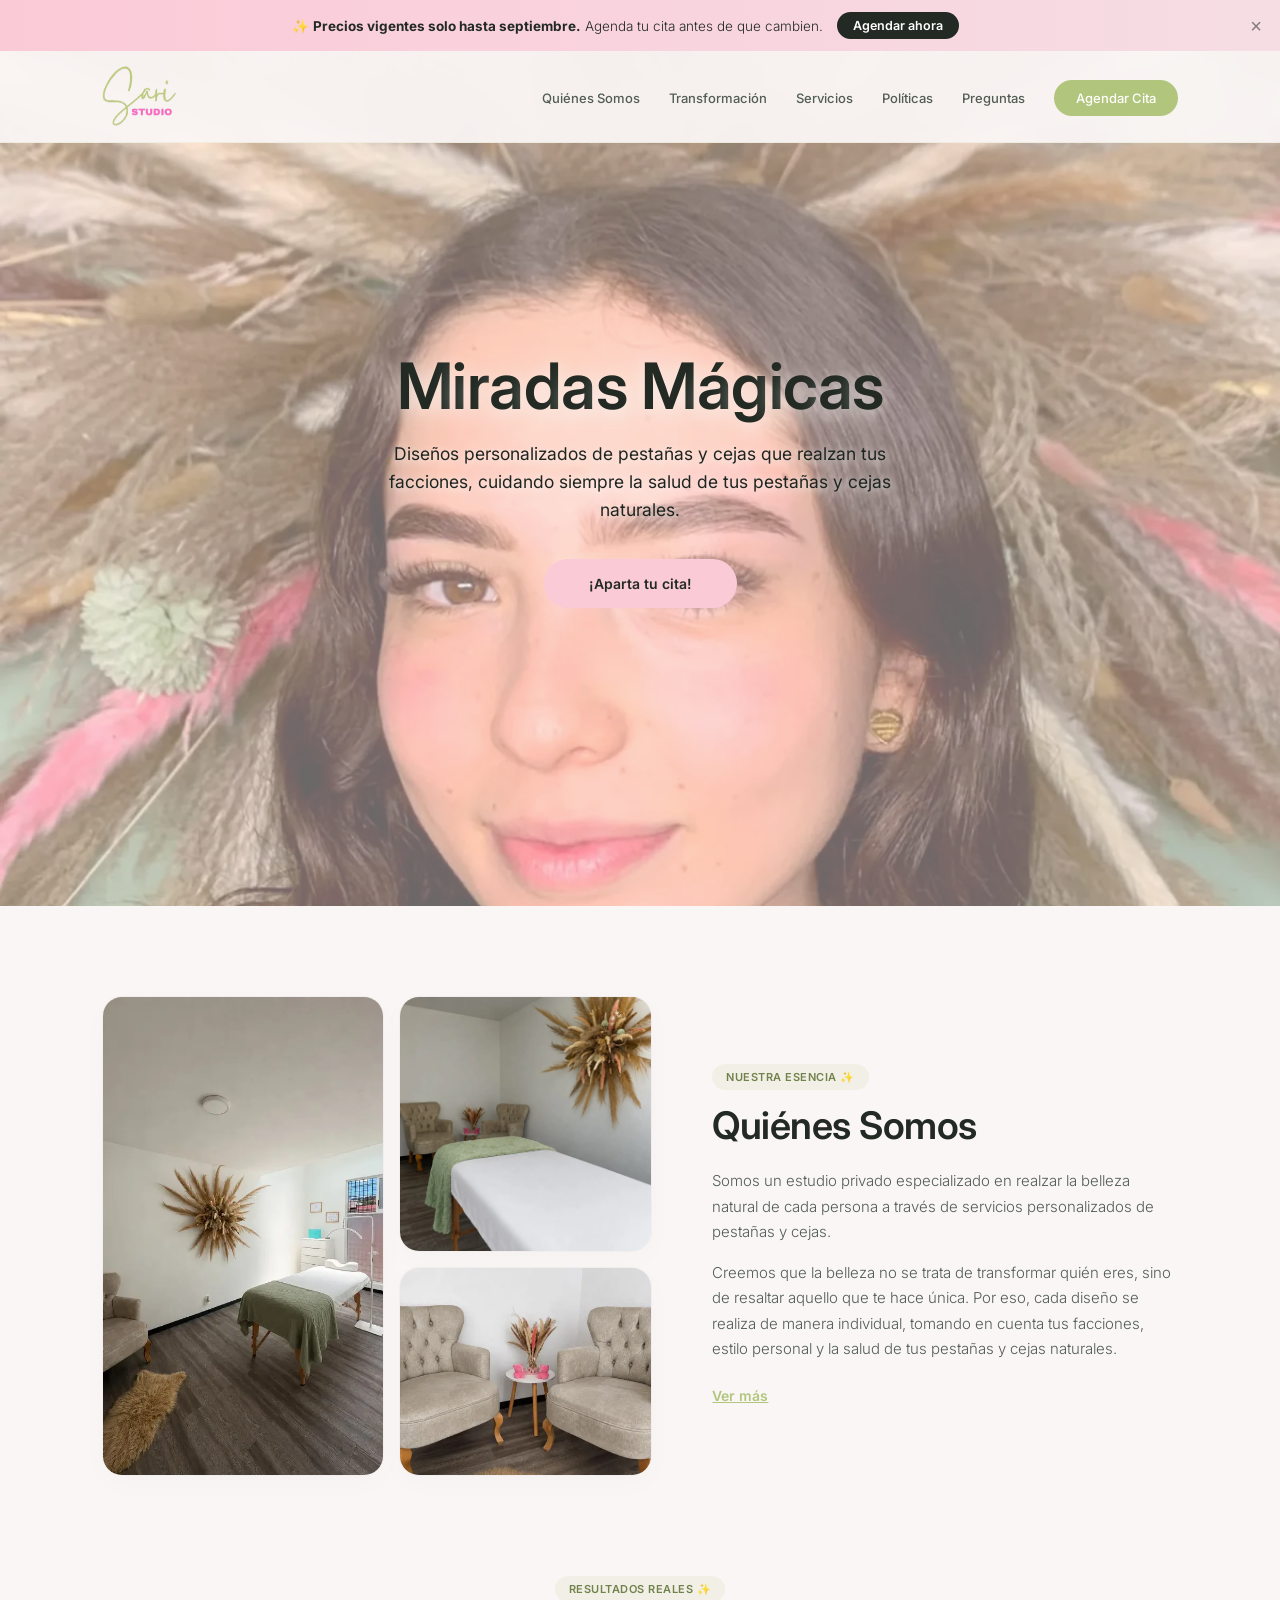
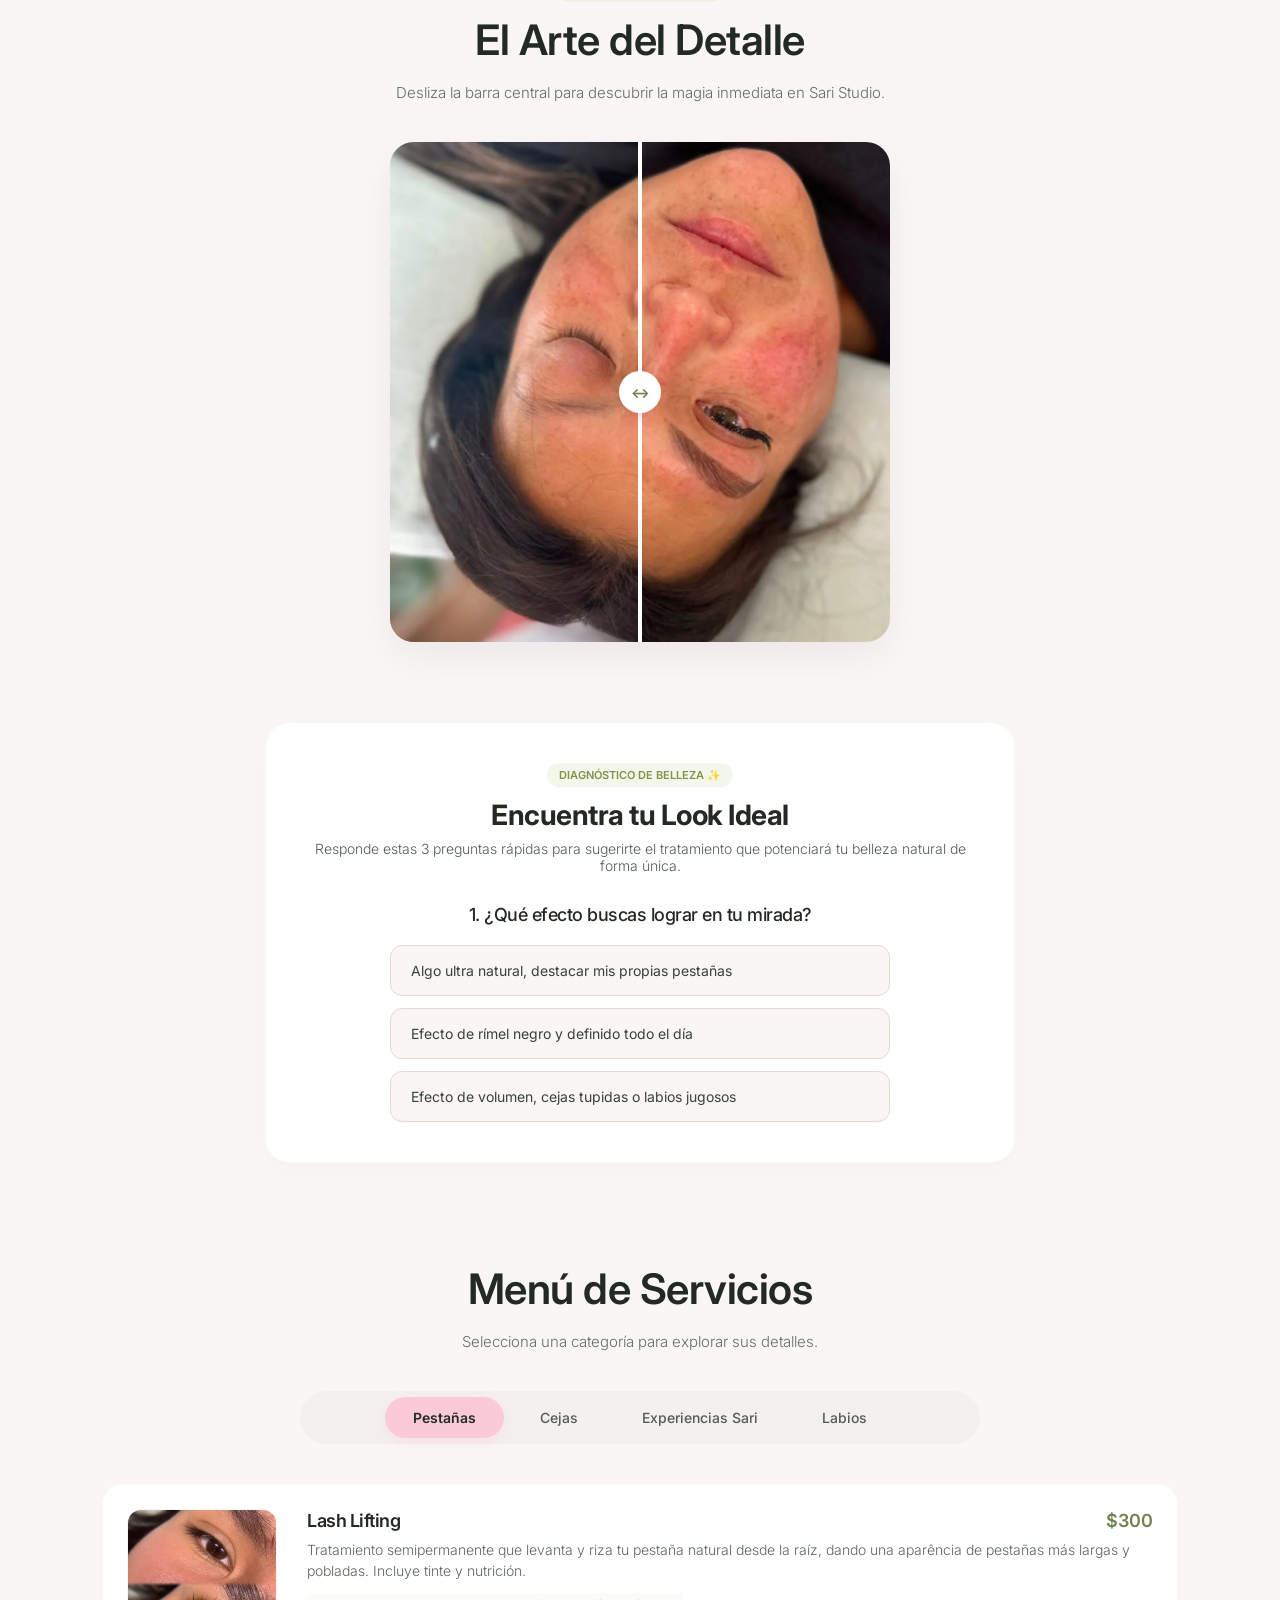
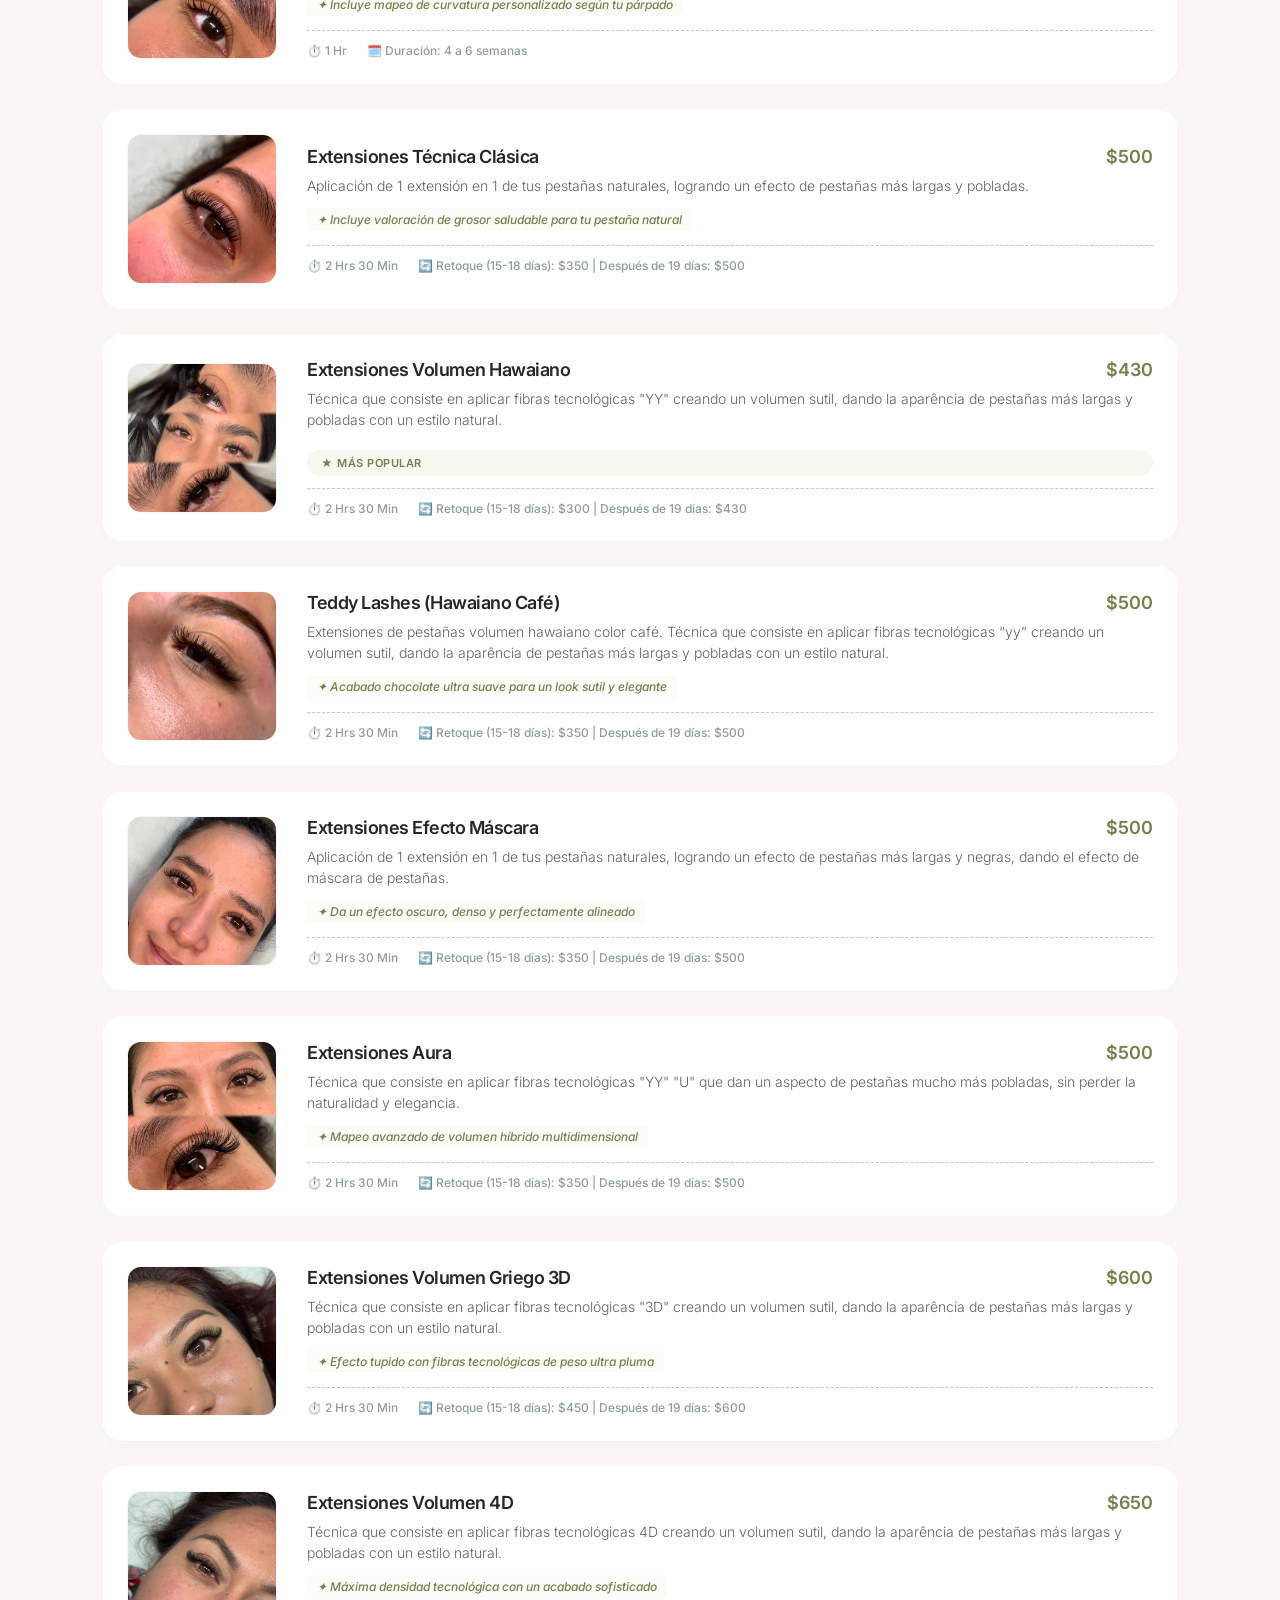
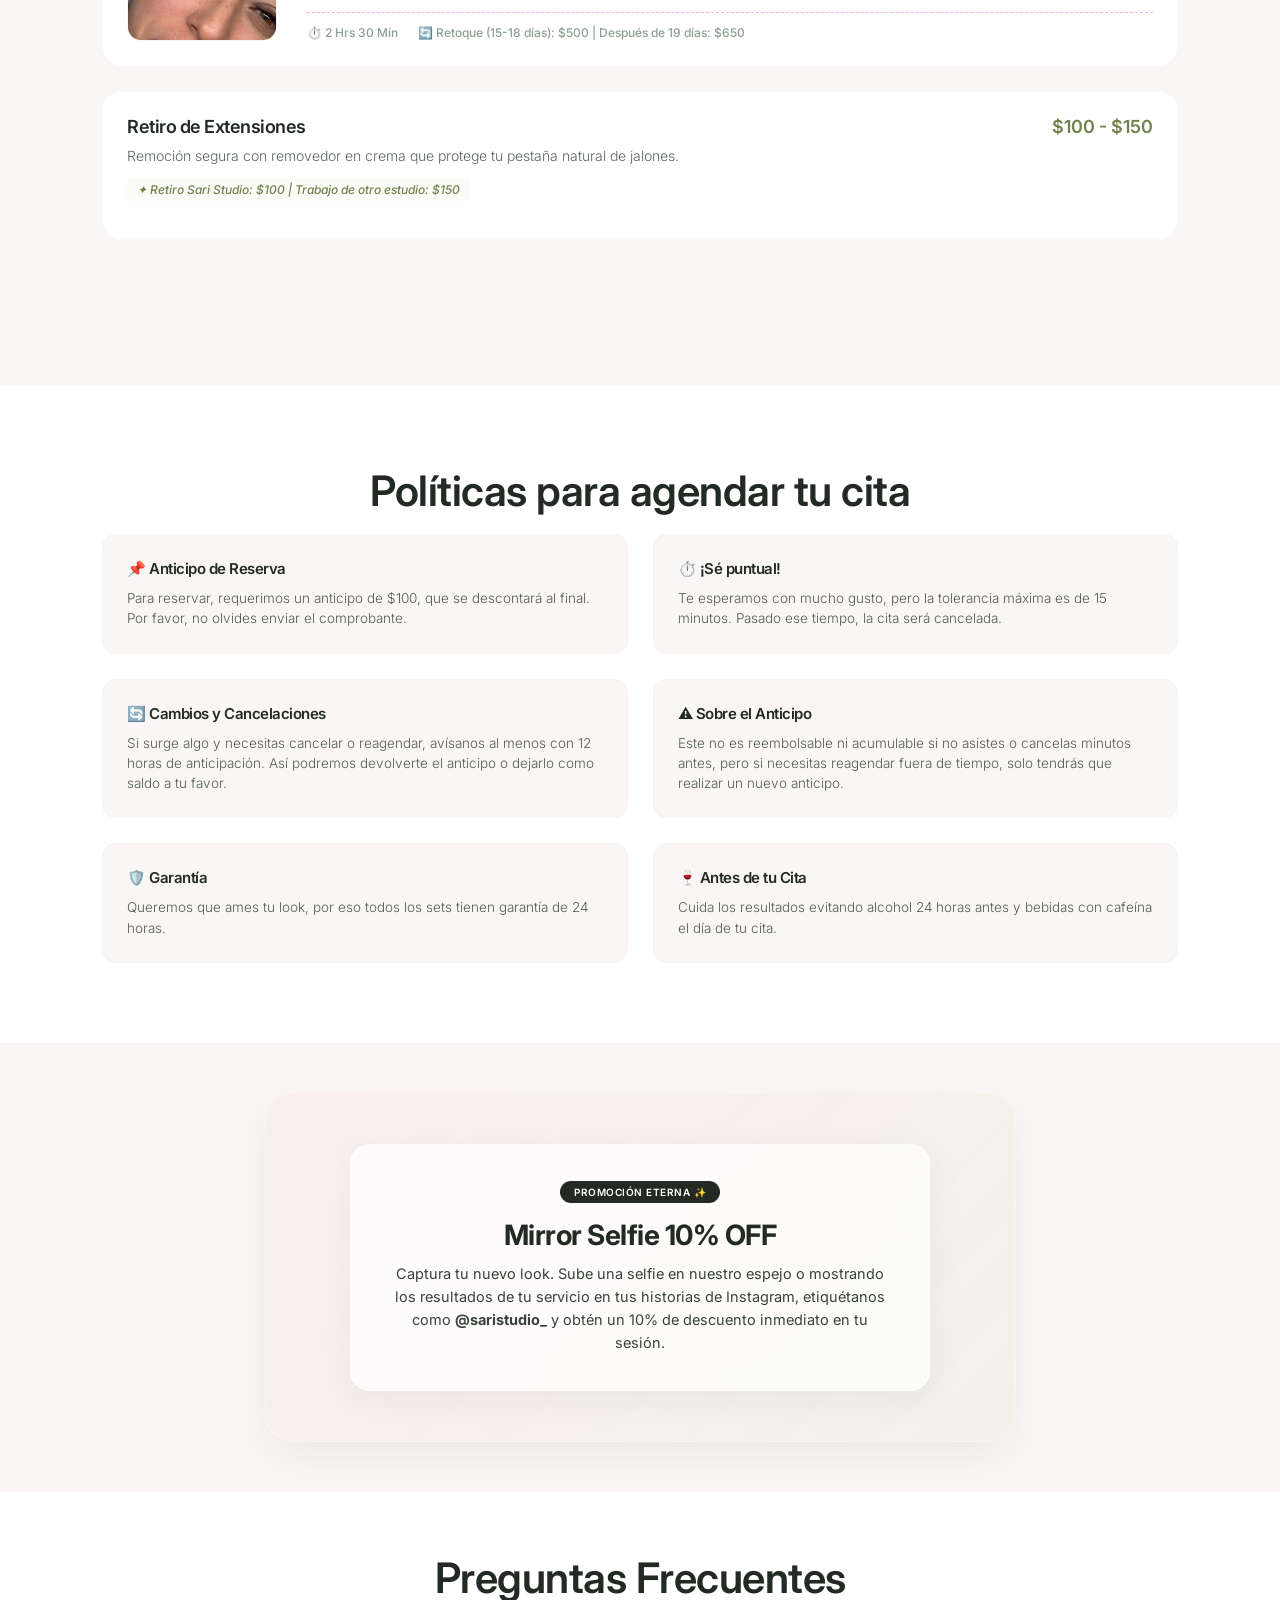
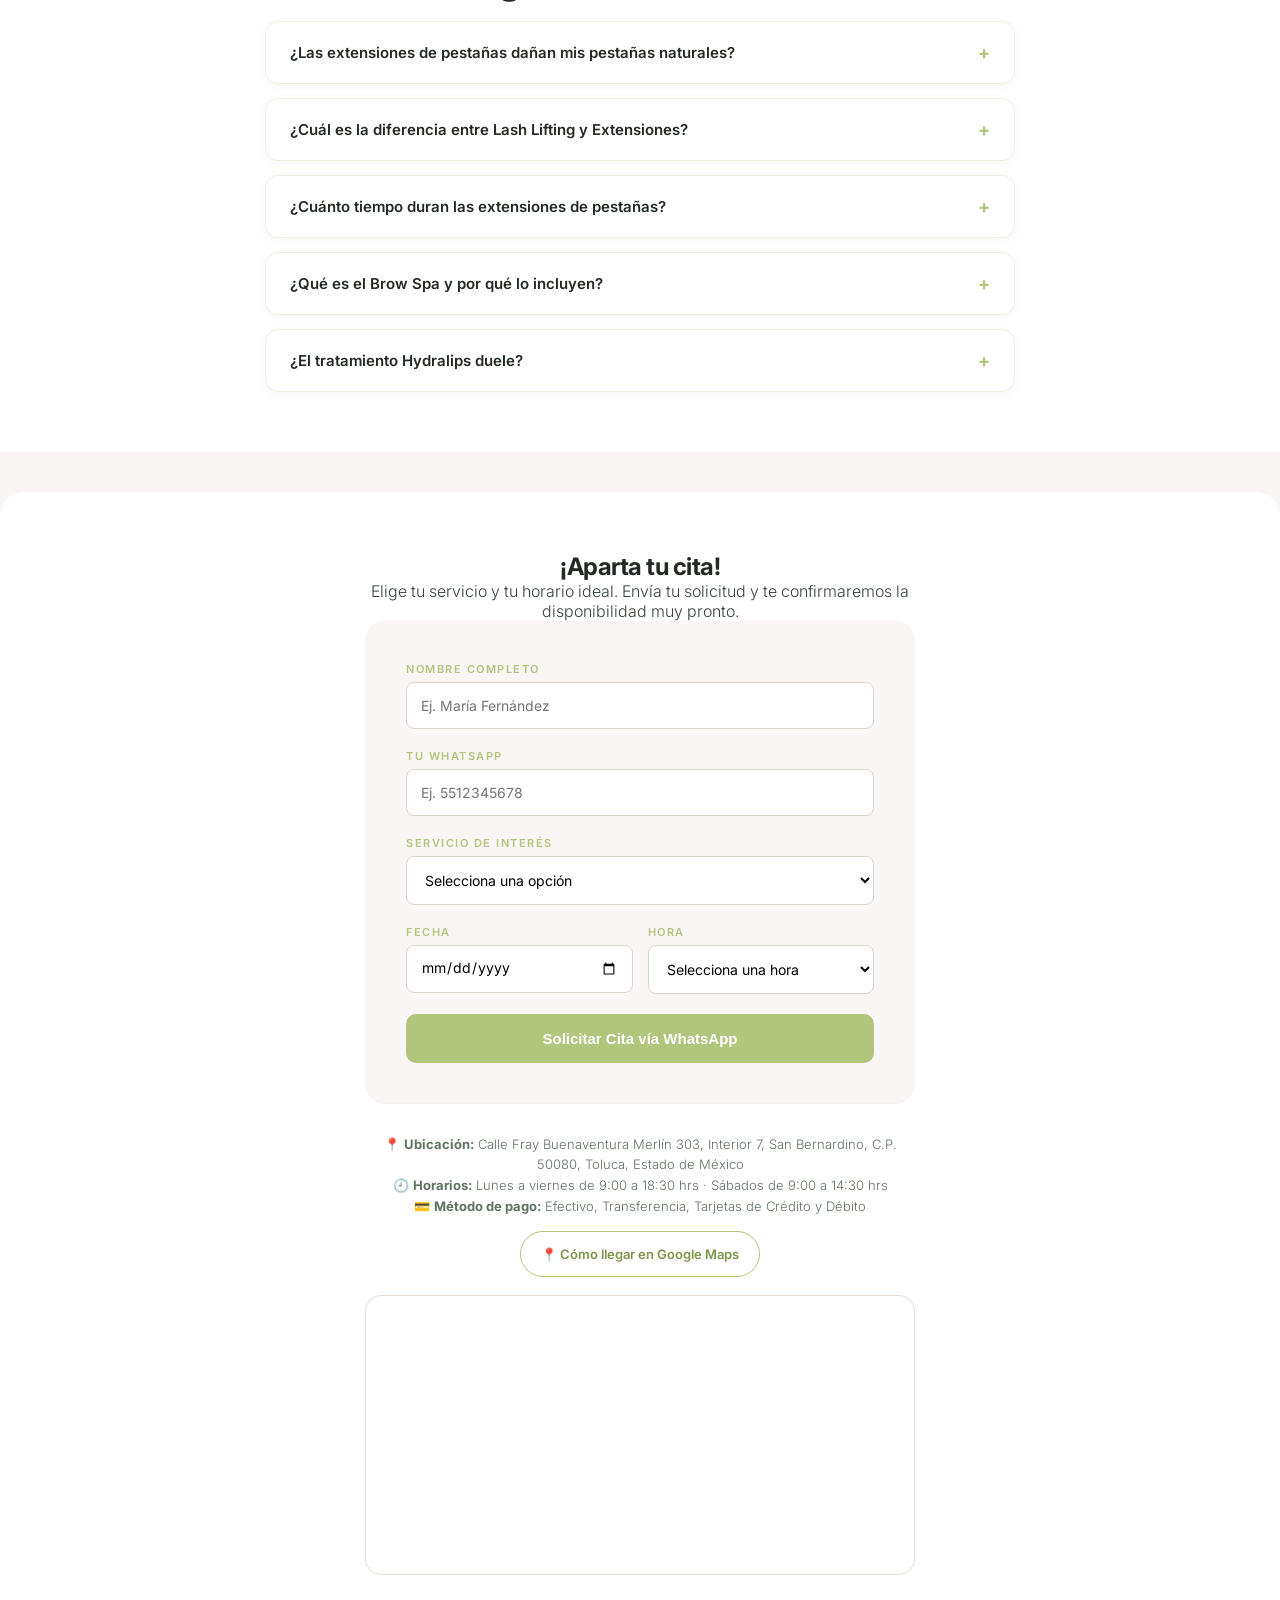
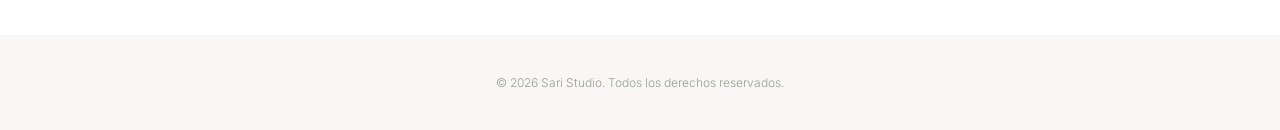
==== commit 2100de91: "Add files via upload" ====
--- a/index.html
+++ b/index.html
@@ -518,7 +518,7 @@
                 <p>📍 <strong>Ubicación:</strong> Calle Fray Buenaventura Merlín 303, Interior 7, San Bernardino, C.P. 50080, Toluca, Estado de México</p>
                 <p>🕘 <strong>Horarios:</strong> Lunes a viernes de 9:00 a 18:30 hrs · Sábados de 9:00 a 14:30 hrs</p>
                 <p>💳 <strong>Método de pago:</strong> Efectivo, Transferencia, Tarjetas de Crédito y Débito</p>
-                <a class="btn-maps" href="https://www.google.com/maps/search/?api=1&query=Calle%20Fray%20Buenaventura%20Merl%C3%ADn%20303%2C%20Interior%207%2C%20San%20Bernardino%2C%2050080%20Toluca%20de%20Lerdo%2C%20Estado%20de%20M%C3%A9xico" target="_blank" rel="noopener noreferrer">
+                <a class="btn-maps" href="https://www.google.com/maps/search/?api=1&query=Sari+Studio+-+Pesta%C3%B1as+y+Cejas&query_place_id=ChIJjcin_GxSwWsRurFO1sf5h1o" target="_blank" rel="noopener noreferrer">
                     📍 Cómo llegar en Google Maps
                 </a>
                 <!-- MAPA EMBEBIDO: código oficial proporcionado por Google Maps (ficha ya verificada de Sari Studio) -->
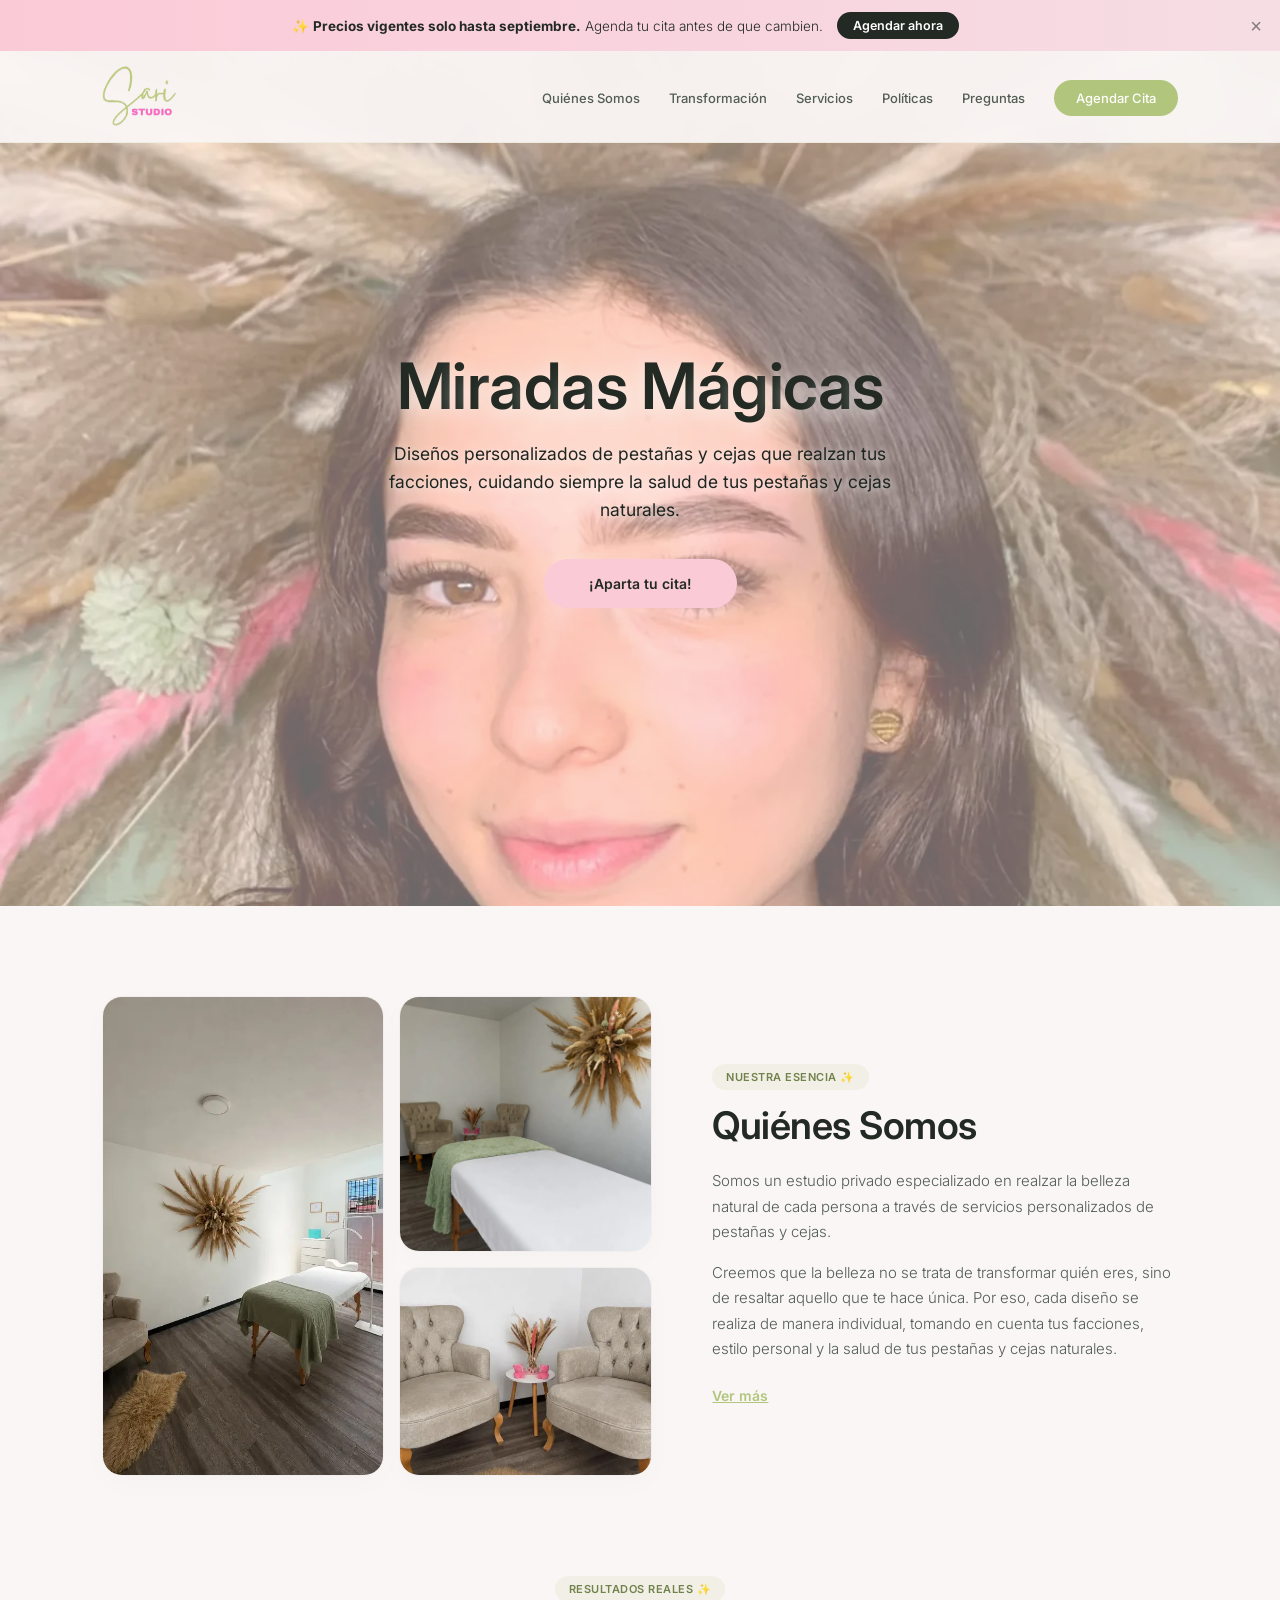
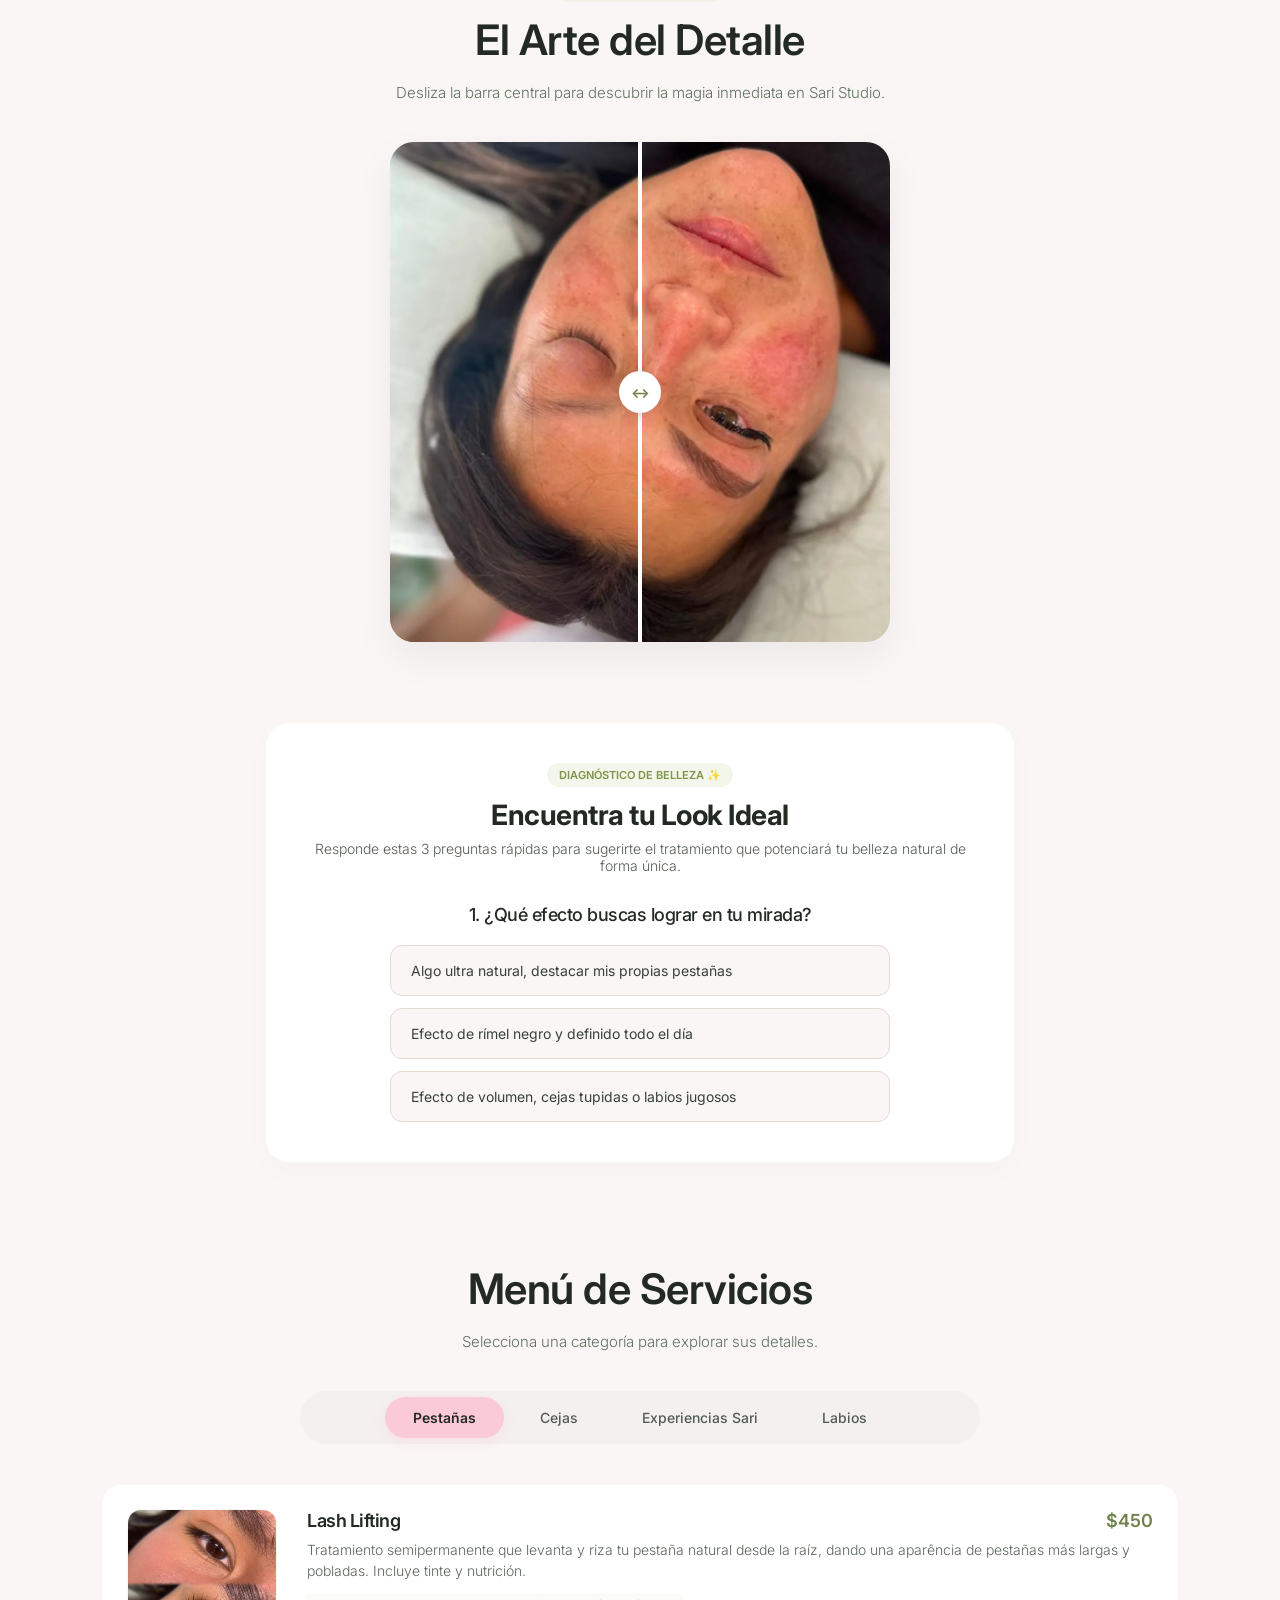
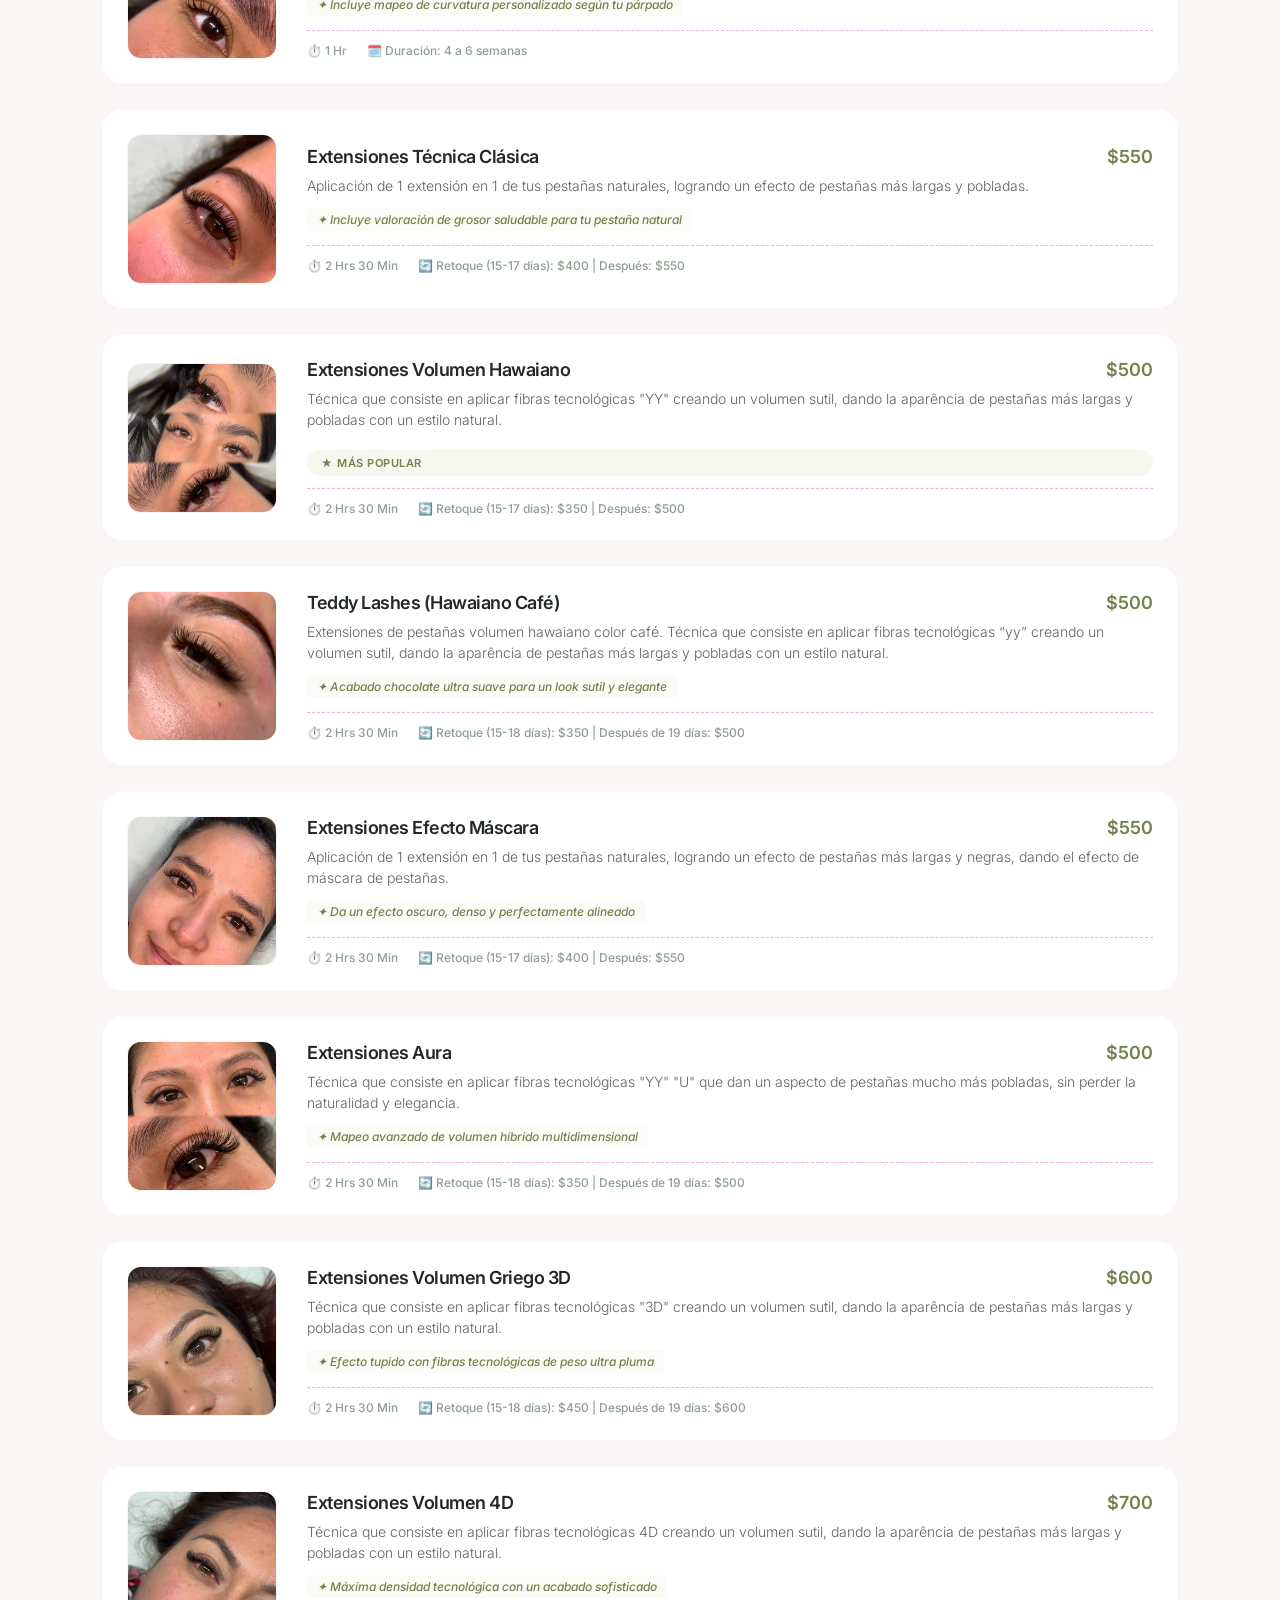
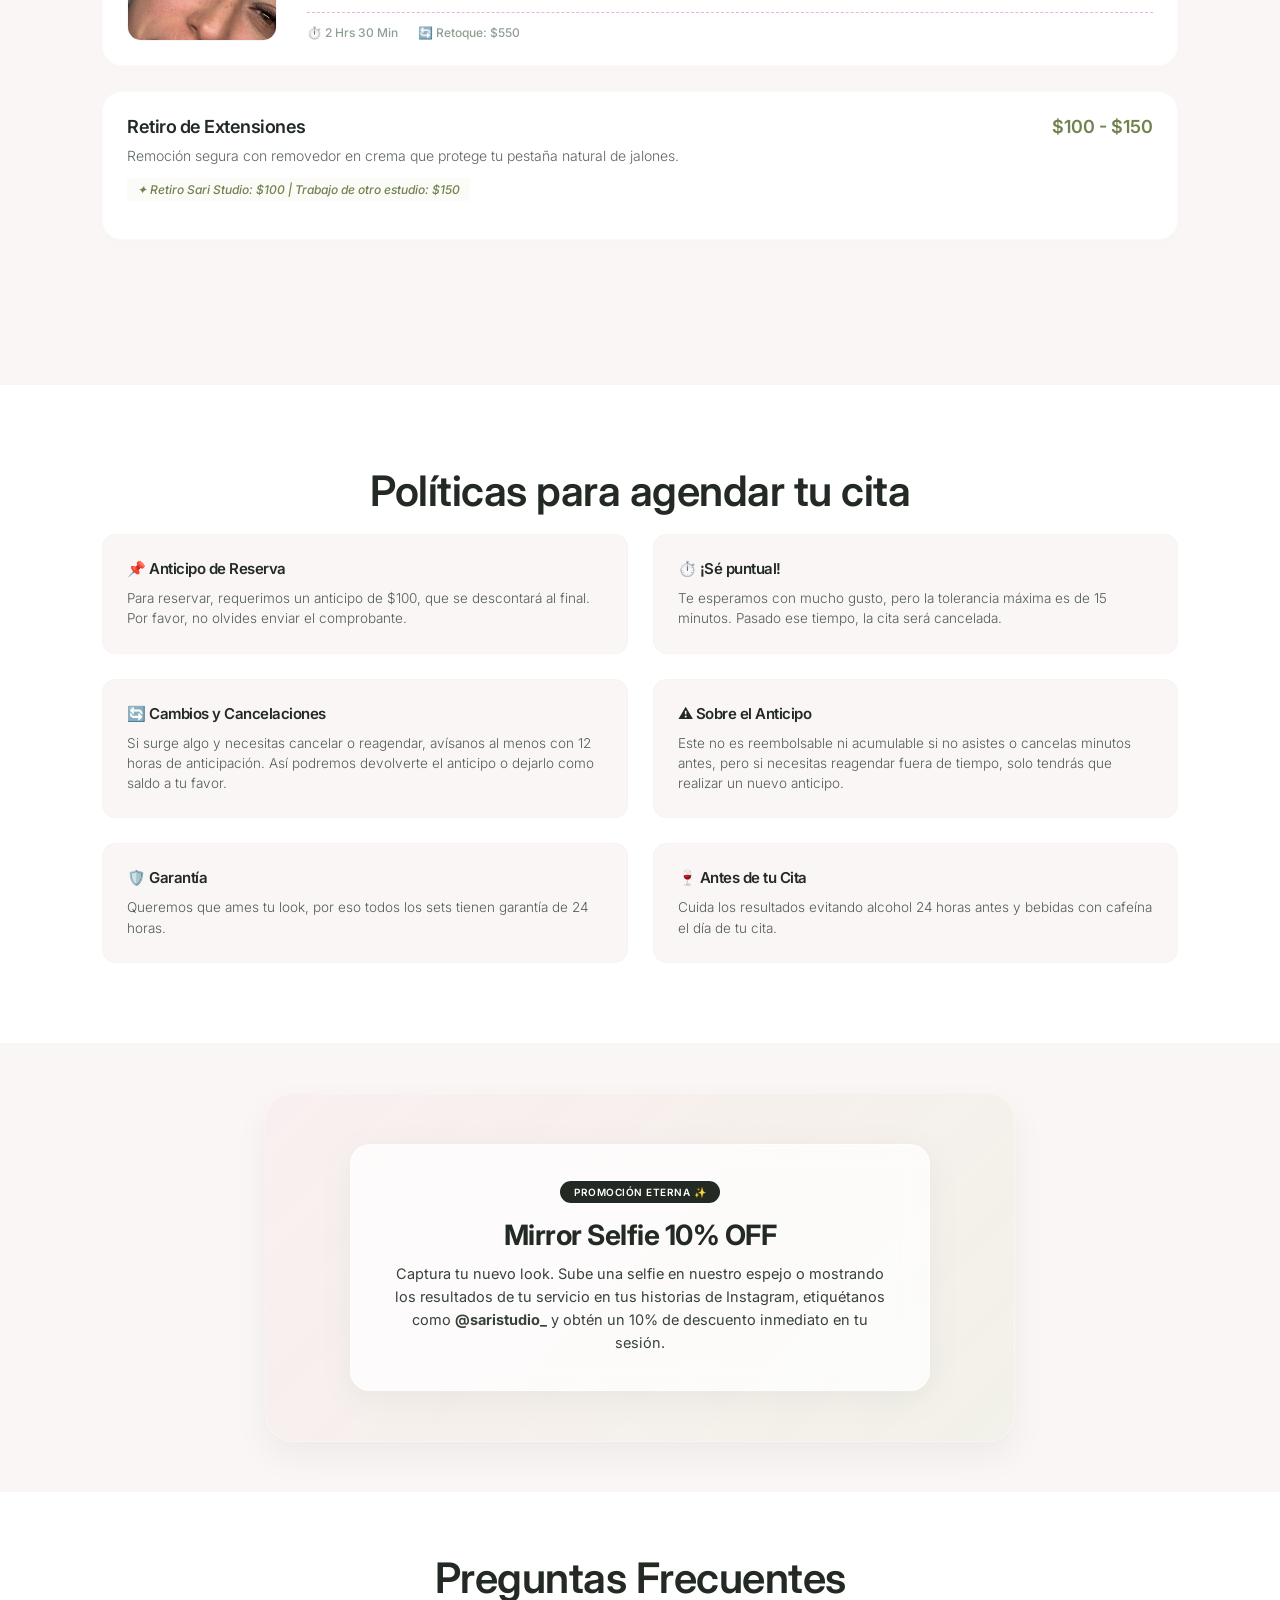
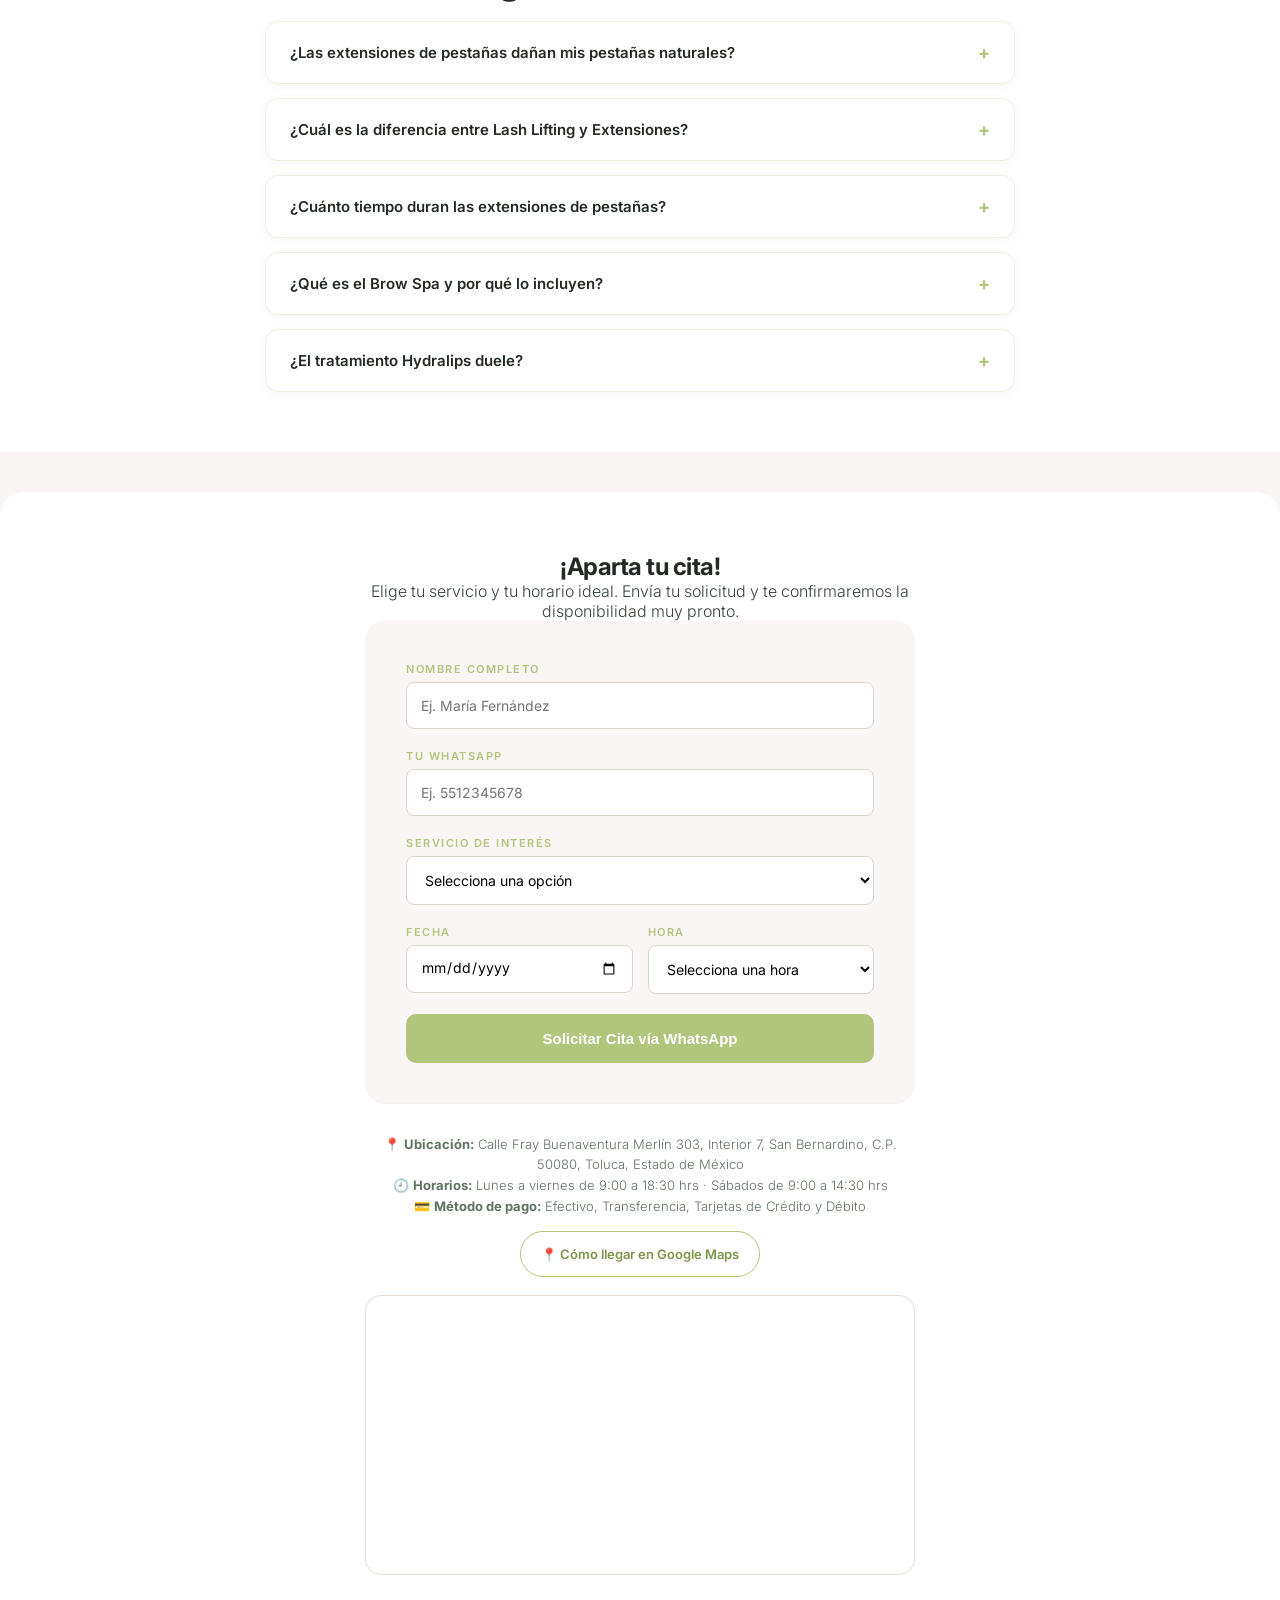
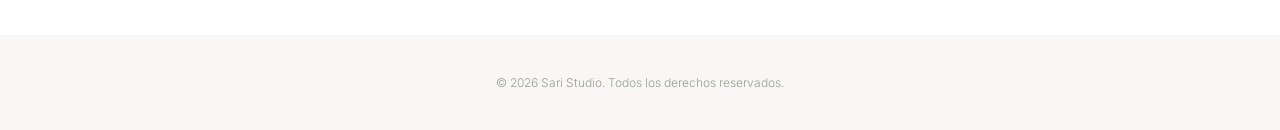
==== commit fdcd14fe: "Add files via upload" ====
--- a/index.html
+++ b/index.html
@@ -201,7 +201,7 @@
                 <div class="servicio-card">
                     <img src="5.webp" loading="lazy" decoding="async" class="servicio-img" alt="Lash Lifting">
                     <div class="servicio-info-block">
-                        <div class="servicio-cabecera"><h4>Lash Lifting</h4><span class="precio">$300</span></div>
+                        <div class="servicio-cabecera"><h4>Lash Lifting</h4><span class="precio">$450</span></div>
                         <p class="servicio-desc">Tratamiento semipermanente que levanta y riza tu pestaña natural desde la raíz, dando una aparência de pestañas más largas y pobladas. Incluye tinte y nutrición.</p>
                         <span class="micro-copy">✦ Incluye mapeo de curvatura personalizado según tu párpado</span>
                         <div class="servicio-detalles"><span>⏱️ 1 Hr</span><span>🗓️ Duración: 4 a 6 semanas</span></div>
@@ -210,19 +210,19 @@
                 <div class="servicio-card">
                     <img src="1.webp" loading="lazy" decoding="async" class="servicio-img" alt="Extensiones Clásicas">
                     <div class="servicio-info-block">
-                        <div class="servicio-cabecera"><h4>Extensiones Técnica Clásica</h4><span class="precio">$500</span></div>
+                        <div class="servicio-cabecera"><h4>Extensiones Técnica Clásica</h4><span class="precio">$550</span></div>
                         <p class="servicio-desc">Aplicación de 1 extensión en 1 de tus pestañas naturales, logrando un efecto de pestañas más largas y pobladas.</p>
                         <span class="micro-copy">✦ Incluye valoración de grosor saludable para tu pestaña natural</span>
-                        <div class="servicio-detalles"><span>⏱️ 2 Hrs 30 Min</span><span>🔄 Retoque (15-18 días): $350 | Después de 19 días: $500</span></div>
+                        <div class="servicio-detalles"><span>⏱️ 2 Hrs 30 Min</span><span>🔄 Retoque (15-17 días): $400 | Después: $550</span></div>
                     </div>
                 </div>
                 <div class="servicio-card">
                     <img src="3.webp" loading="lazy" decoding="async" class="servicio-img" alt="Extensiones Hawaianas">
                     <div class="servicio-info-block">
-                        <div class="servicio-cabecera"><h4>Extensiones Volumen Hawaiano</h4><span class="precio">$430</span></div>
+                        <div class="servicio-cabecera"><h4>Extensiones Volumen Hawaiano</h4><span class="precio">$500</span></div>
                         <p class="servicio-desc">Técnica que consiste en aplicar fibras tecnológicas "YY" creando un volumen sutil, dando la aparência de pestañas más largas y pobladas con un estilo natural.</p>
                         <span class="magic-badge" style="margin-top: 8px; font-size: 11px;">★ Más Popular</span>
-                        <div class="servicio-detalles"><span>⏱️ 2 Hrs 30 Min</span><span>🔄 Retoque (15-18 días): $300 | Después de 19 días: $430</span></div>
+                        <div class="servicio-detalles"><span>⏱️ 2 Hrs 30 Min</span><span>🔄 Retoque (15-17 días): $350 | Después: $500</span></div>
                     </div>
                 </div>
                 <div class="servicio-card">
@@ -237,10 +237,10 @@
                 <div class="servicio-card">
                     <img src="11.webp" loading="lazy" decoding="async" class="servicio-img" alt="Efecto Máscara">
                     <div class="servicio-info-block">
-                        <div class="servicio-cabecera"><h4>Extensiones Efecto Máscara</h4><span class="precio">$500</span></div>
+                        <div class="servicio-cabecera"><h4>Extensiones Efecto Máscara</h4><span class="precio">$550</span></div>
                         <p class="servicio-desc">Aplicación de 1 extensión en 1 de tus pestañas naturales, logrando un efecto de pestañas más largas y negras, dando el efecto de máscara de pestañas.</p>
                         <span class="micro-copy">✦ Da un efecto oscuro, denso y perfectamente alineado</span>
-                        <div class="servicio-detalles"><span>⏱️ 2 Hrs 30 Min</span><span>🔄 Retoque (15-18 días): $350 | Después de 19 días: $500</span></div>
+                        <div class="servicio-detalles"><span>⏱️ 2 Hrs 30 Min</span><span>🔄 Retoque (15-17 días): $400 | Después: $550</span></div>
                     </div>
                 </div>
                 <div class="servicio-card">
@@ -264,10 +264,10 @@
                 <div class="servicio-card">
                     <img src="15.webp" loading="lazy" decoding="async" class="servicio-img" alt="Extensiones Volumen 4D">
                     <div class="servicio-info-block">
-                        <div class="servicio-cabecera"><h4>Extensiones Volumen 4D</h4><span class="precio">$650</span></div>
+                        <div class="servicio-cabecera"><h4>Extensiones Volumen 4D</h4><span class="precio">$700</span></div>
                         <p class="servicio-desc">Técnica que consiste en aplicar fibras tecnológicas 4D creando un volumen sutil, dando la aparência de pestañas más largas y pobladas con un estilo natural.</p>
                         <span class="micro-copy">✦ Máxima densidad tecnológica con un acabado sofisticado</span>
-                        <div class="servicio-detalles"><span>⏱️ 2 Hrs 30 Min</span><span>🔄 Retoque (15-18 días): $500 | Después de 19 días: $650</span></div>
+                        <div class="servicio-detalles"><span>⏱️ 2 Hrs 30 Min</span><span>🔄 Retoque: $550</span></div>
                     </div>
                 </div>
                 <div class="servicio-card">
@@ -283,7 +283,7 @@
                 <div class="servicio-card">
                     <img src="17.webp" loading="lazy" decoding="async" class="servicio-img" alt="Diseño de Cejas">
                     <div class="servicio-info-block">
-                        <div class="servicio-cabecera"><h4>Diseño de Cejas</h4><span class="precio">$250</span></div>
+                        <div class="servicio-cabecera"><h4>Diseño de Cejas</h4><span class="precio">$390</span></div>
                         <p class="servicio-desc">Diseño de cejas totalmente personalizado a tus facciones y gustos. Incluye epilación con cera y Brow Spa.</p>
                         <span class="micro-copy">✦ Incluye visajismo con calibrador para simetría perfecta</span>
                         <div class="servicio-detalles"><span>⏱️ 30 Min</span></div>
@@ -292,7 +292,7 @@
                 <div class="servicio-card">
                     <img src="16.webp" loading="lazy" decoding="async" class="servicio-img" alt="Brow Lamination">
                     <div class="servicio-info-block">
-                        <div class="servicio-cabecera"><h4>Brow Lamination</h4><span class="precio">$300</span></div>
+                        <div class="servicio-cabecera"><h4>Brow Lamination</h4><span class="precio">$400</span></div>
                         <p class="servicio-desc">Tratamiento semipermanente que alinea y fija los vellos de la ceja en una dirección uniforme, logrando una aparência más definida, ordenada y con mayor volumen, sin necesidad de maquillaje. Incluye diseño personalizado, epilación con cera y Brow Spa.</p>
                         <span class="micro-copy">✦ Diseñado para domar vellos rebeldes y rellenar espacios visualmente</span>
                         <div class="servicio-detalles"><span>⏱️ 1 Hra</span><span>🗓️ Duración: 4 semanas</span></div>
@@ -301,7 +301,7 @@
                 <div class="servicio-card">
                     <img src="9.webp" loading="lazy" decoding="async" class="servicio-img" alt="Cejas HD">
                     <div class="servicio-info-block">
-                        <div class="servicio-cabecera"><h4>Cejas HD</h4><span class="precio">$300</span></div>
+                        <div class="servicio-cabecera"><h4>Cejas HD</h4><span class="precio">$450</span></div>
                         <p class="servicio-desc">Aplicación de henna con diseño personalizado, epilación con cera y Brow Spa.</p>
                         <span class="micro-copy">✦ Sombreado de efecto polvo con Henna orgánica premium</span>
                         <div class="servicio-detalles"><span>⏱️ 1 Hra</span><span>🗓️ Duración: 2 a 3 semanas</span></div>
@@ -310,7 +310,7 @@
                 <div class="servicio-card">
                     <img src="18.webp" loading="lazy" decoding="async" class="servicio-img" alt="Cejas 4K">
                     <div class="servicio-info-block">
-                        <div class="servicio-cabecera"><h4>Cejas 4K</h4><span class="precio">$400</span></div>
+                        <div class="servicio-cabecera"><h4>Cejas 4K</h4><span class="precio">$500</span></div>
                         <p class="servicio-desc">Brow Lamination, aplicación de henna, diseño personalizado, epilación con cera y Brow Spa.</p>
                         <span class="micro-copy">✦ El servicio premium absoluto para una ceja imponente y con volumen</span>
                         <div class="servicio-detalles"><span>⏱️ 1 Hra 30 Min</span><span>🗓️ Duración: 4 semanas</span></div>
@@ -322,7 +322,7 @@
                 <div class="servicio-card combo-highlight">
                     <img src="8.webp" loading="lazy" decoding="async" class="servicio-img" alt="Ritual Magic">
                     <div class="servicio-info-block">
-                        <div class="servicio-cabecera"><h4>Ritual Magic</h4><span class="precio">$500</span></div>
+                        <div class="servicio-cabecera"><h4>Ritual Magic</h4><span class="precio">$700</span></div>
                         <p class="servicio-desc">Lash lifting + Brow lamination aplicados en simultáneo. La fusión ideal para transformar tu rostro de forma inmediata.</p>
                         <span class="micro-copy">✦ Optimiza tu tiempo con dos tratamientos de alta gama a la vez</span>
                         <div class="servicio-detalles"><span>⏱️ 2 Hrs</span><span>🗓️ Duración: 4 a 6 semanas</span></div>
@@ -331,7 +331,7 @@
                 <div class="servicio-card combo-highlight">
                     <img src="19.webp" loading="lazy" decoding="async" class="servicio-img" alt="Ritual Fairy">
                     <div class="servicio-info-block">
-                        <div class="servicio-cabecera"><h4>Ritual Fairy</h4><span class="precio">$550</span></div>
+                        <div class="servicio-cabecera"><h4>Ritual Fairy</h4><span class="precio">$750</span></div>
                         <p class="servicio-desc">Lash lifting + Cejas HD aplicados en sesión simultánea. Potencia tus pestañas propias y dale un marco de color sombreado a tus cejas.</p>
                         <span class="micro-copy">✦ Envuelve tus facciones en un aura de frescura</span>
                         <div class="servicio-detalles"><span>⏱️ 1 Hra 30 Min</span><span>🗓️ Lifting: 4-6 sem | Cejas HD: 2-3 sem</span></div>
@@ -340,7 +340,7 @@
                 <div class="servicio-card combo-highlight">
                     <img src="20.webp" loading="lazy" decoding="async" class="servicio-img" alt="Ritual Star">
                     <div class="servicio-info-block">
-                        <div class="servicio-cabecera"><h4>Ritual Star</h4><span class="precio">$450</span></div>
+                        <div class="servicio-cabecera"><h4>Ritual Star</h4><span class="precio">$690</span></div>
                         <p class="servicio-desc">Lash lifting + Diseño de ceja personalizado con epilación y Brow Spa en simultáneo.</p>
                         <span class="micro-copy">✦ Limpieza y realce básico con acabado editorial elegante</span>
                         <div class="servicio-detalles"><span>⏱️ 1 Hra 30 Min</span><span>🗓️ Duración Lifting: 4 a 6 semanas</span></div>
@@ -349,7 +349,7 @@
                 <div class="servicio-card combo-highlight">
                     <img src="21.webp" loading="lazy" decoding="async" class="servicio-img" alt="Ritual Sparkles">
                     <div class="servicio-info-block">
-                        <div class="servicio-cabecera"><h4>Ritual Sparkles</h4><span class="precio">$650</span></div>
+                        <div class="servicio-cabecera"><h4>Ritual Sparkles</h4><span class="precio">$800</span></div>
                         <p class="servicio-desc">Lash lifting + Tratamiento de Cejas 4K completos en aplicación simultánea profesional.</p>
                         <span class="micro-copy">✦ El paquete de transformación integral más cotizado del studio</span>
                         <div class="servicio-detalles"><span>⏱️ 1 Hra 50 Min</span><span>🗓️ Lifting: 4-6 sem | Cejas 4K: 3-5 sem</span></div>
@@ -361,7 +361,7 @@
                 <div class="servicio-card">
                     <img src="13.webp" loading="lazy" decoding="async" class="servicio-img" alt="Hydralips con Dermapen">
                     <div class="servicio-info-block">
-                        <div class="servicio-cabecera"><h4>Hydralips con Dermapen</h4><span class="precio">$350</span></div>
+                        <div class="servicio-cabecera"><h4>Hydralips con Dermapen</h4><span class="precio">$600</span></div>
                         <p class="servicio-desc">Tratamiento estético no invasivo que mejora la hidratación, textura y aparência de los labios. Utiliza microagujas para infundir ácido hialurónico en capas superficiales, estimulando colágeno. Ideal para labios agrietados o secos.</p>
                         <span class="micro-copy">✦ Aporta un volumen natural sutil por hidratación extrema, sin rellenos médicos</span>
                     </div>
@@ -450,23 +450,23 @@
                     <label for="servicio">Servicio de Interés</label>
                     <select id="servicio" required>
                         <option value="" disabled selected>Selecciona una opción</option>
-                        <option value="Lash Lifting ($300)">Lash Lifting — $300</option>
-                        <option value="Extensiones Clásicas ($500)">Extensiones Técnica Clásica — $500</option>
-                        <option value="Volumen Hawaiano ($430)">Extensiones Volumen Hawaiano — $430</option>
+                        <option value="Lash Lifting ($450)">Lash Lifting — $450</option>
+                        <option value="Extensiones Clásicas ($550)">Extensiones Técnica Clásica — $550</option>
+                        <option value="Volumen Hawaiano ($500)">Extensiones Volumen Hawaiano — $500</option>
                         <option value="Teddy Lashes ($500)">Teddy Lashes (Hawaiano Café) — $500</option>
-                        <option value="Efecto Máscara ($500)">Extensiones Efecto Máscara — $500</option>
+                        <option value="Efecto Máscara ($550)">Extensiones Efecto Máscara — $550</option>
                         <option value="Extensiones Aura ($500)">Extensiones Aura — $500</option>
                         <option value="Volumen Griego 3D ($600)">Extensiones Volumen Griego 3D — $600</option>
-                        <option value="Volumen 4D ($650)">Extensiones Volumen 4D — $650</option>
-                        <option value="Diseño de Cejas ($250)">Diseño de Cejas — $250</option>
-                        <option value="Brow Lamination ($300)">Brow Lamination — $300</option>
-                        <option value="Cejas HD ($300)">Cejas HD — $300</option>
-                        <option value="Cejas 4K ($400)">Cejas 4K — $400</option>
-                        <option value="Combo Magic ($500)">Ritual Magic (Lashes + Brows) — $500</option>
-                        <option value="Combo Fairy ($550)">Ritual Fairy (Lashes + Henna) — $550</option>
-                        <option value="Combo Star ($450)">Ritual Star (Lashes + Diseño) — $450</option>
-                        <option value="Combo Sparkles ($650)">Ritual Sparkles (Lashes + Cejas 4K) — $650</option>
-                        <option value="Hydralips ($350)">Hydralips con Dermapen — $350</option>
+                        <option value="Volumen 4D ($700)">Extensiones Volumen 4D — $700</option>
+                        <option value="Diseño de Cejas ($390)">Diseño de Cejas — $390</option>
+                        <option value="Brow Lamination ($400)">Brow Lamination — $400</option>
+                        <option value="Cejas HD ($450)">Cejas HD — $450</option>
+                        <option value="Cejas 4K ($500)">Cejas 4K — $500</option>
+                        <option value="Combo Magic ($700)">Ritual Magic (Lashes + Brows) — $700</option>
+                        <option value="Combo Fairy ($750)">Ritual Fairy (Lashes + Henna) — $750</option>
+                        <option value="Combo Star ($690)">Ritual Star (Lashes + Diseño) — $690</option>
+                        <option value="Combo Sparkles ($800)">Ritual Sparkles (Lashes + Cejas 4K) — $800</option>
+                        <option value="Hydralips ($600)">Hydralips con Dermapen — $600</option>
                     </select>
                 </div>
                 <div id="smart-tip-box" class="smart-tip-card hidden">
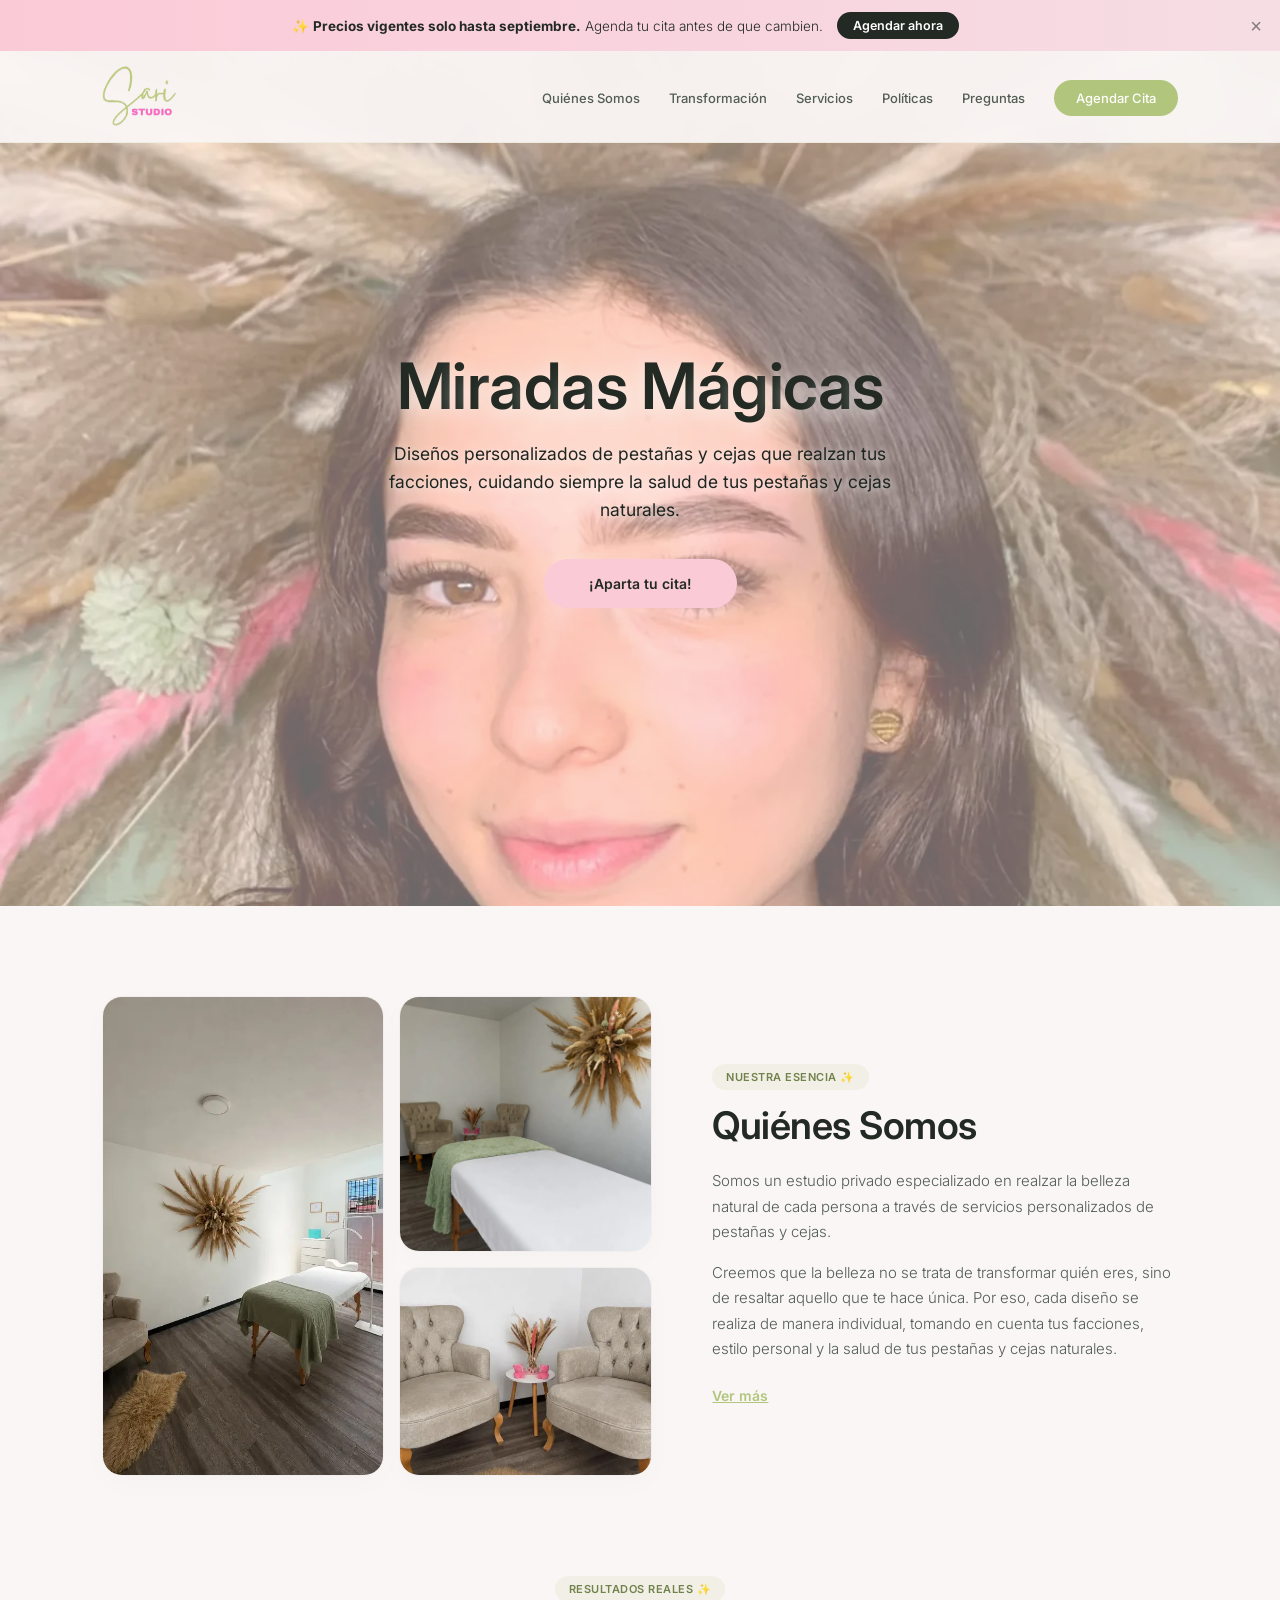
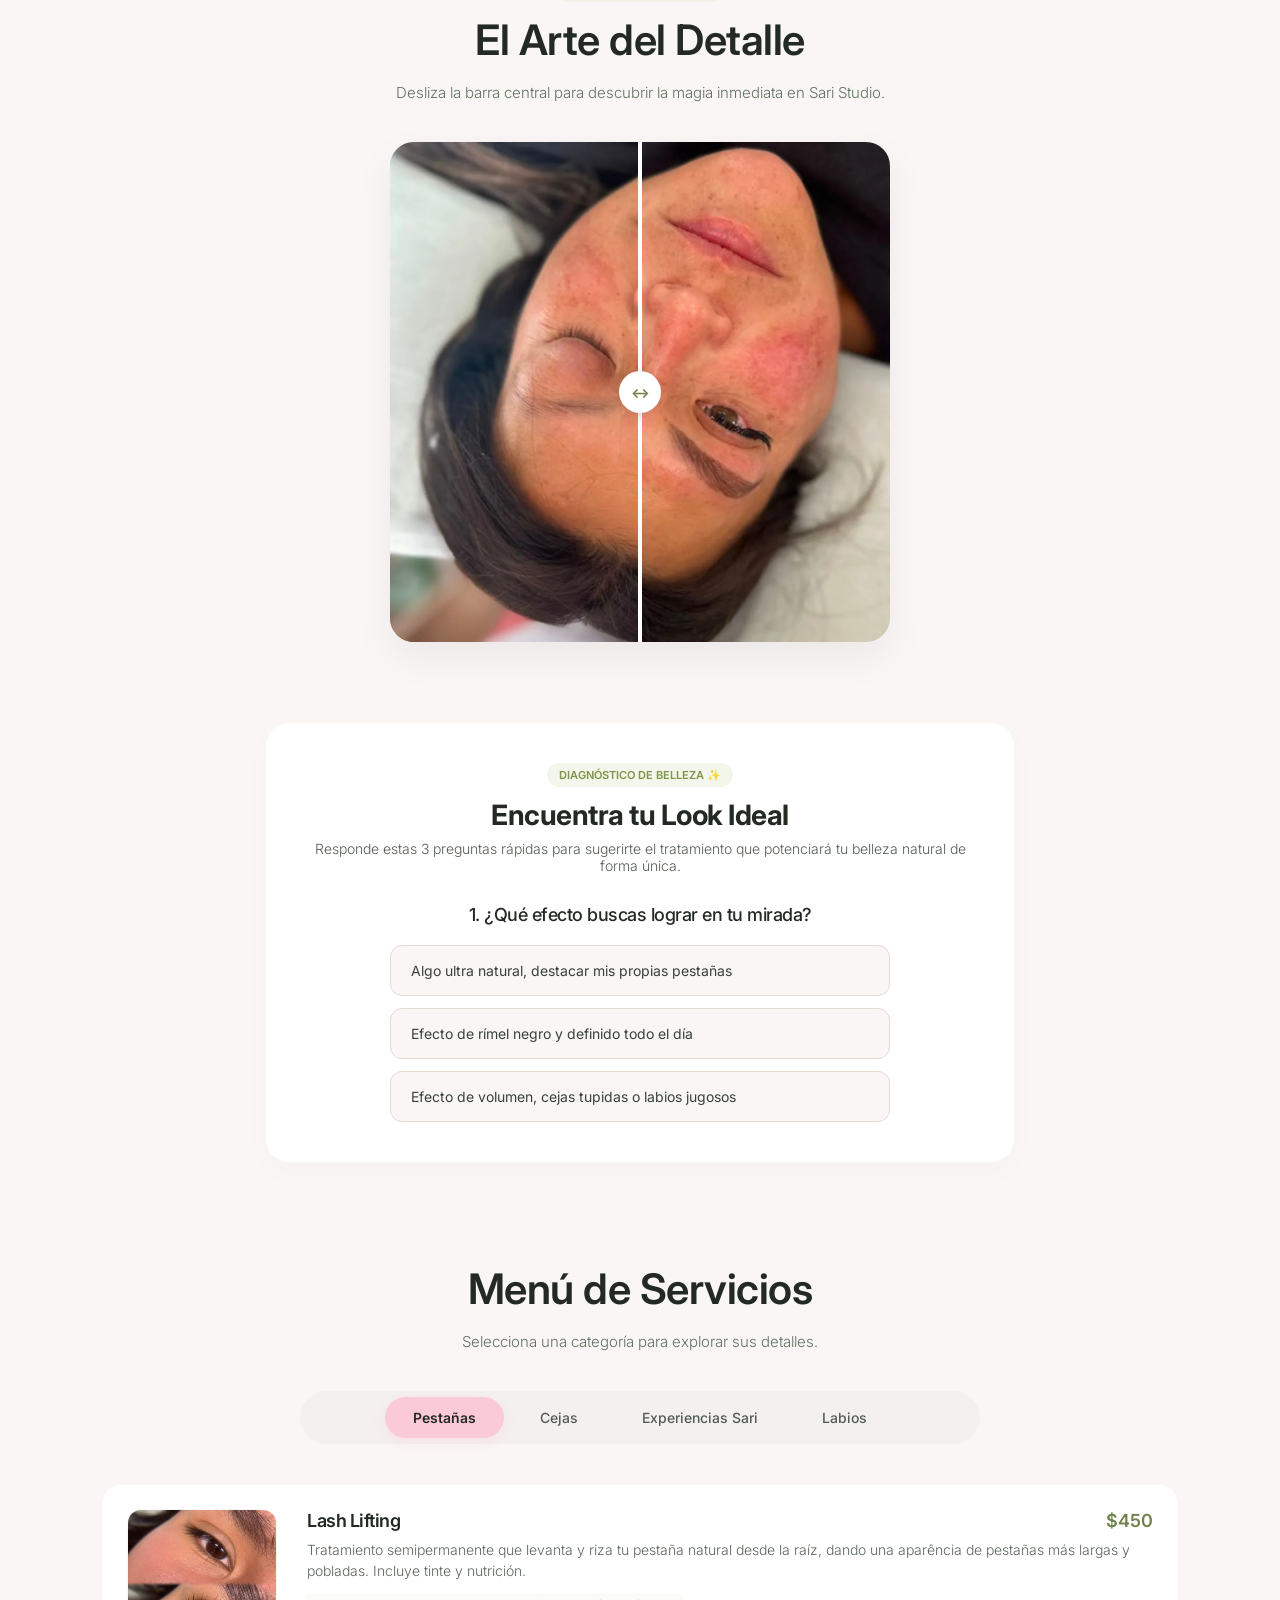
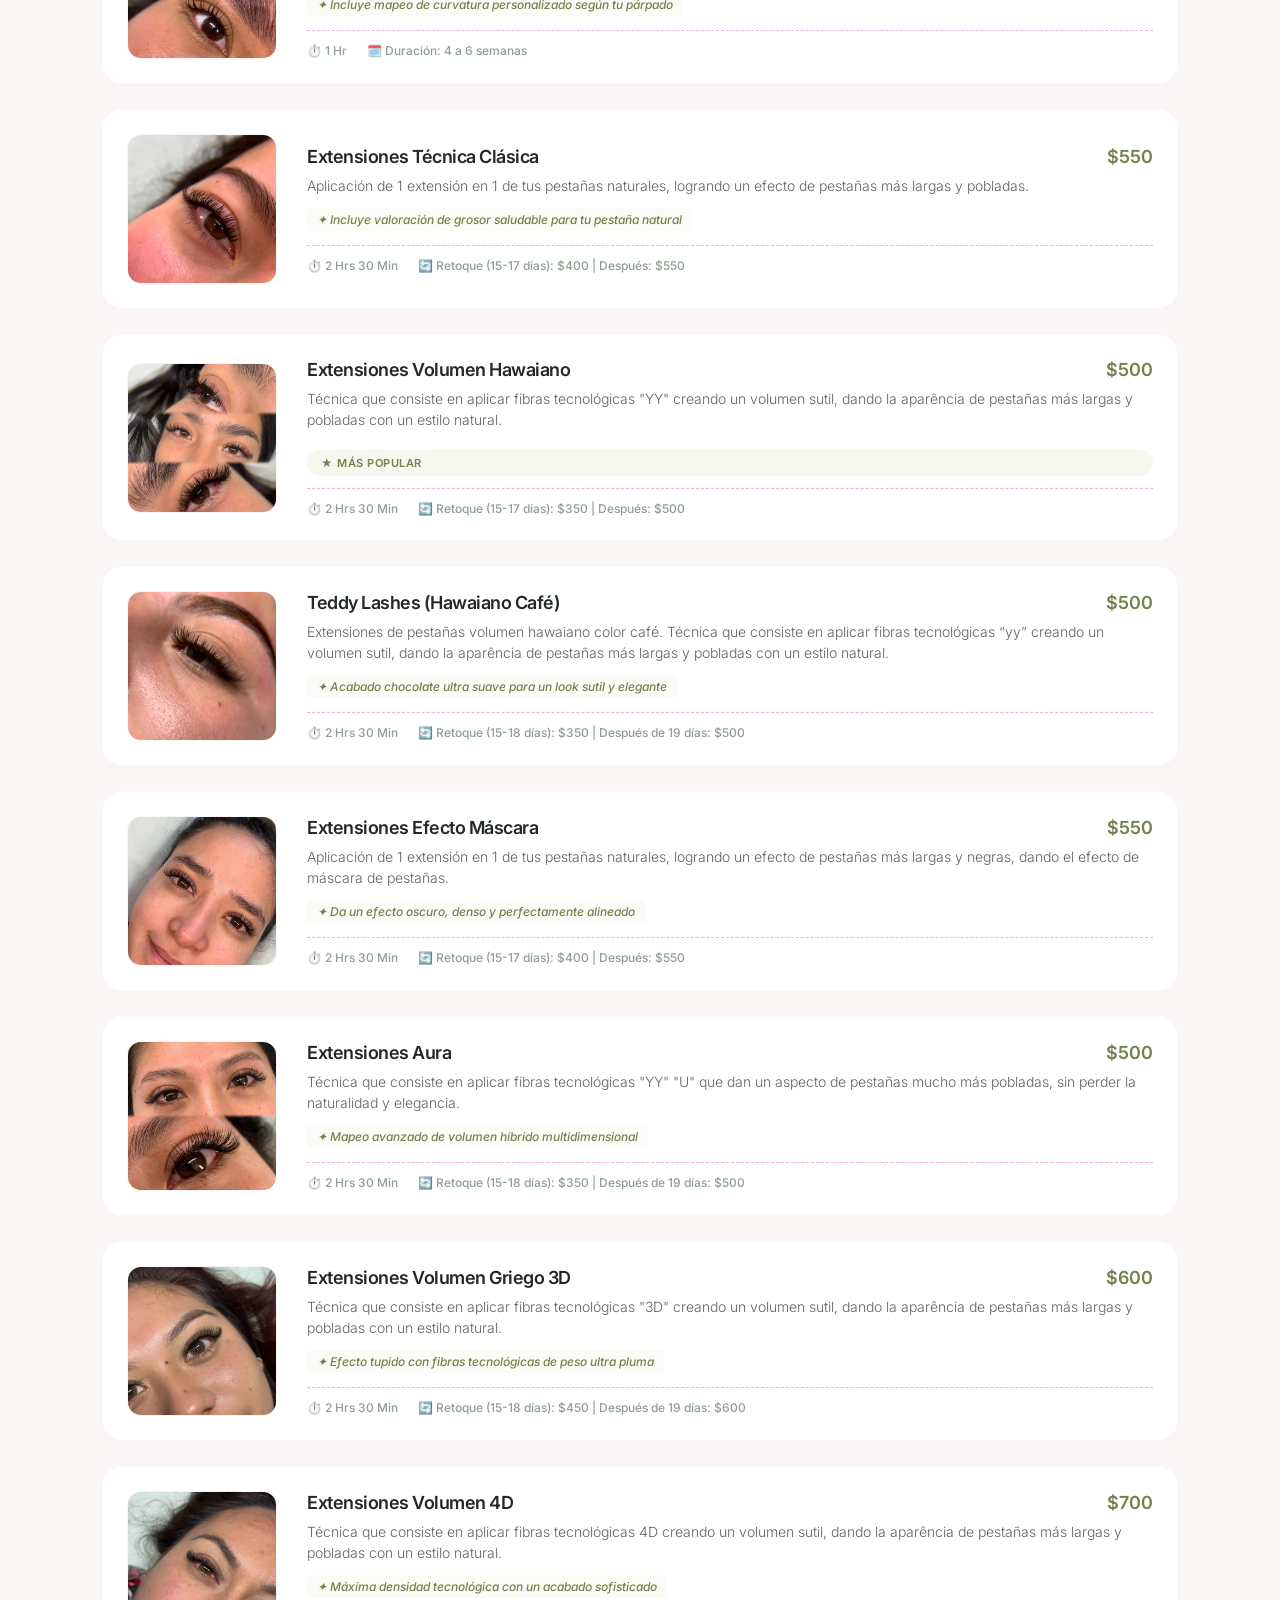
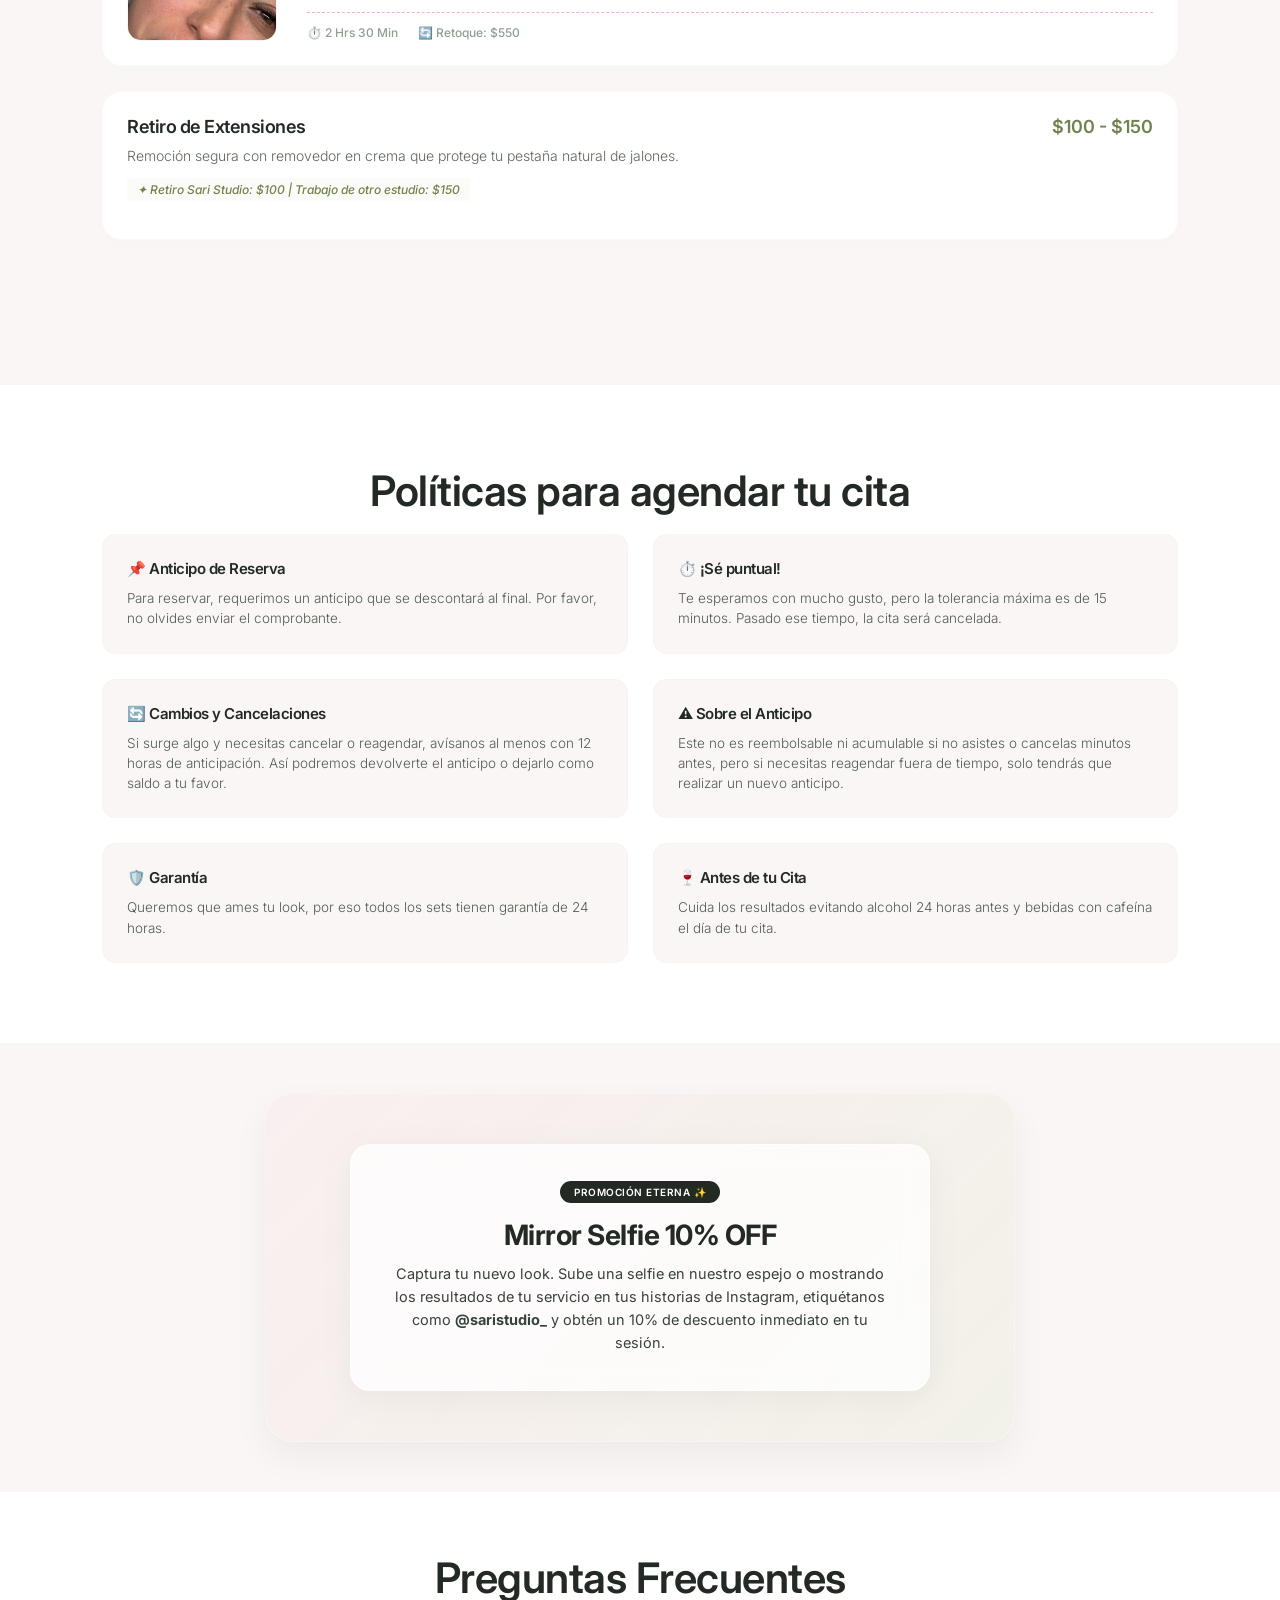
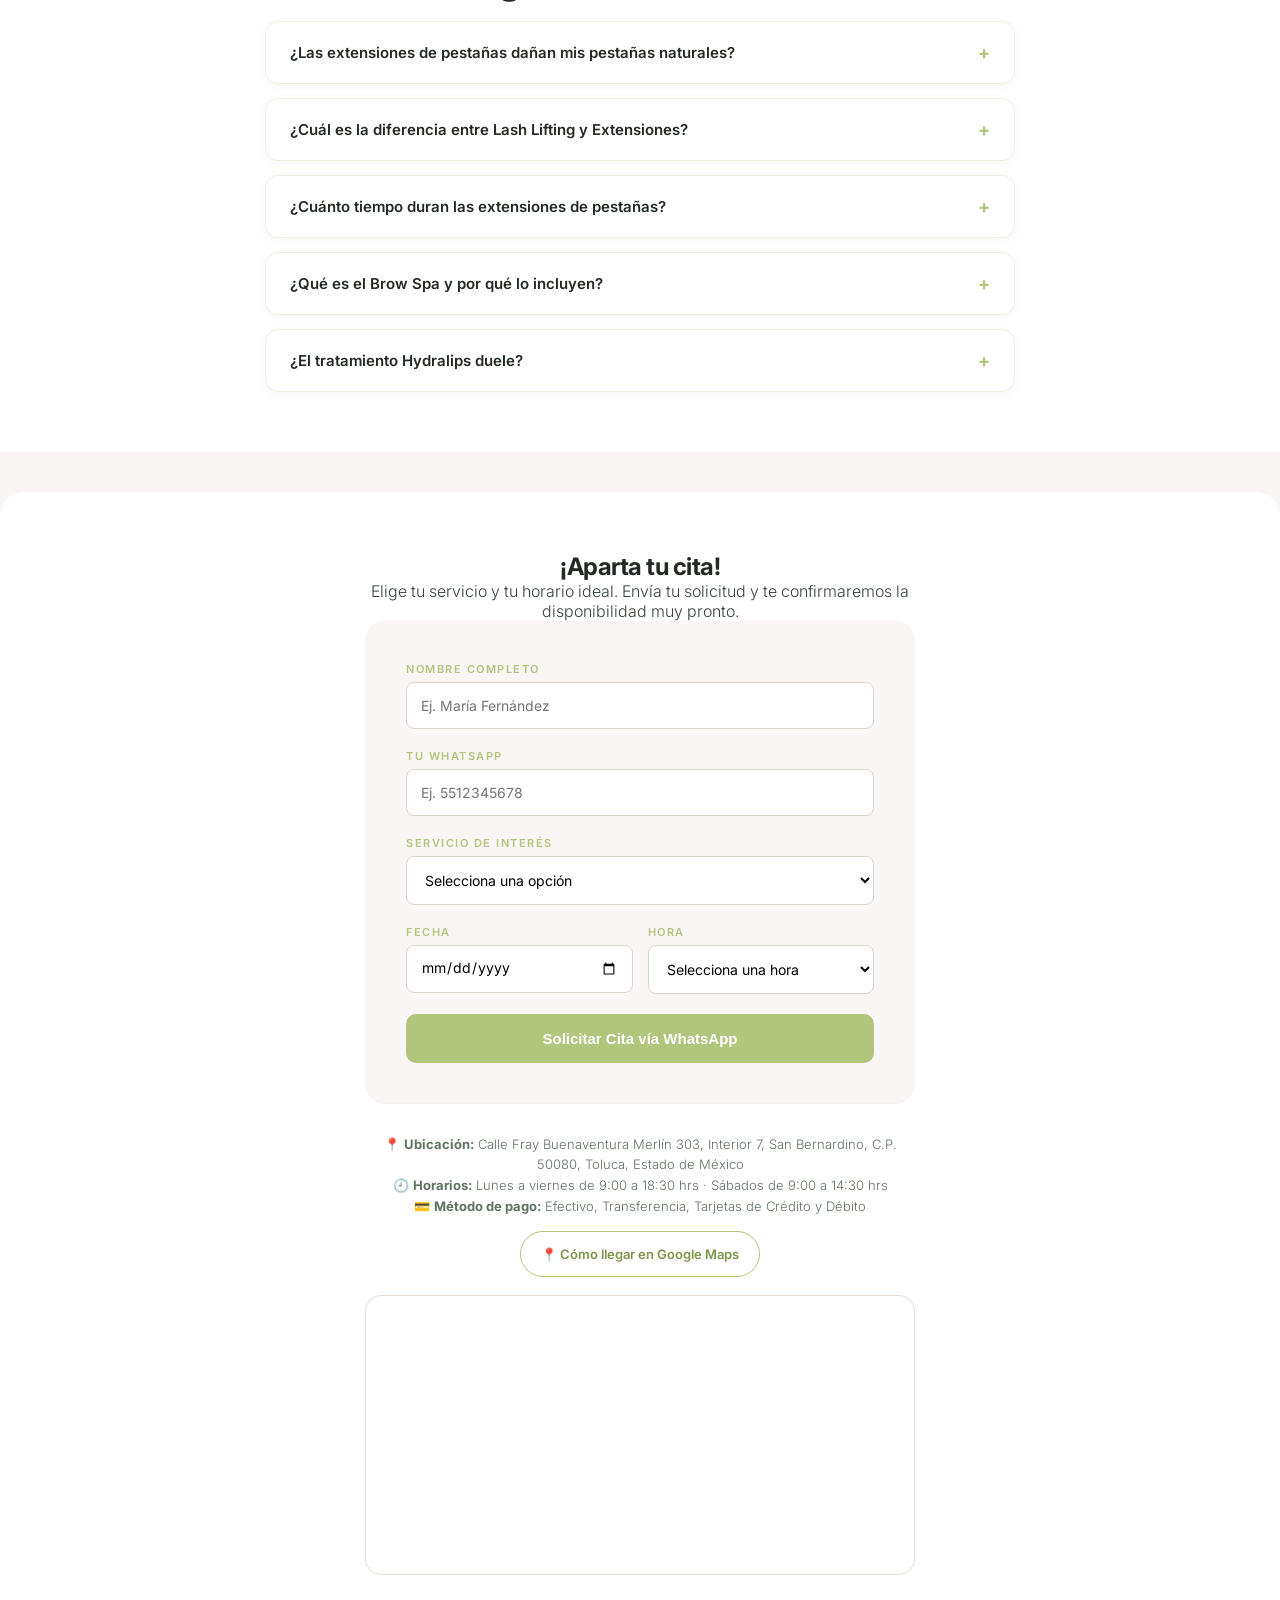
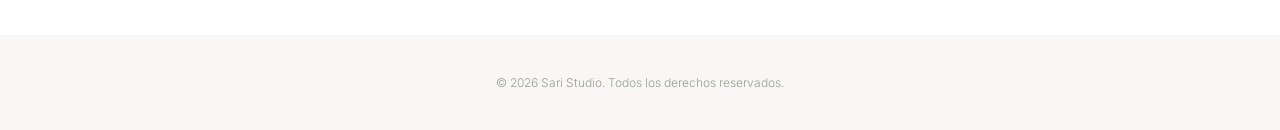
==== commit 78b84d9f: "Add files via upload" ====
--- a/index.html
+++ b/index.html
@@ -374,7 +374,7 @@
         <div class="contenedor-chico">
             <h2 class="titulo-seccion reveal">Políticas para agendar tu cita</h2>
             <div class="politicas-grid reveal">
-                <div class="politica-item"><h5>📌 Anticipo de Reserva</h5><p>Para reservar, requerimos un anticipo de $100, que se descontará al final. Por favor, no olvides enviar el comprobante.</p></div>
+                <div class="politica-item"><h5>📌 Anticipo de Reserva</h5><p>Para reservar, requerimos un anticipo que se descontará al final. Por favor, no olvides enviar el comprobante.</p></div>
                 <div class="politica-item"><h5>⏱️ ¡Sé puntual!</h5><p>Te esperamos con mucho gusto, pero la tolerancia máxima es de 15 minutos. Pasado ese tiempo, la cita será cancelada.</p></div>
                 <div class="politica-item"><h5>🔄 Cambios y Cancelaciones</h5><p>Si surge algo y necesitas cancelar o reagendar, avísanos al menos con 12 horas de anticipación. Así podremos devolverte el anticipo o dejarlo como saldo a tu favor.</p></div>
                 <div class="politica-item"><h5>⚠️ Sobre el Anticipo</h5><p>Este no es reembolsable ni acumulable si no asistes o cancelas minutos antes, pero si necesitas reagendar fuera de tiempo, solo tendrás que realizar un nuevo anticipo.</p></div>
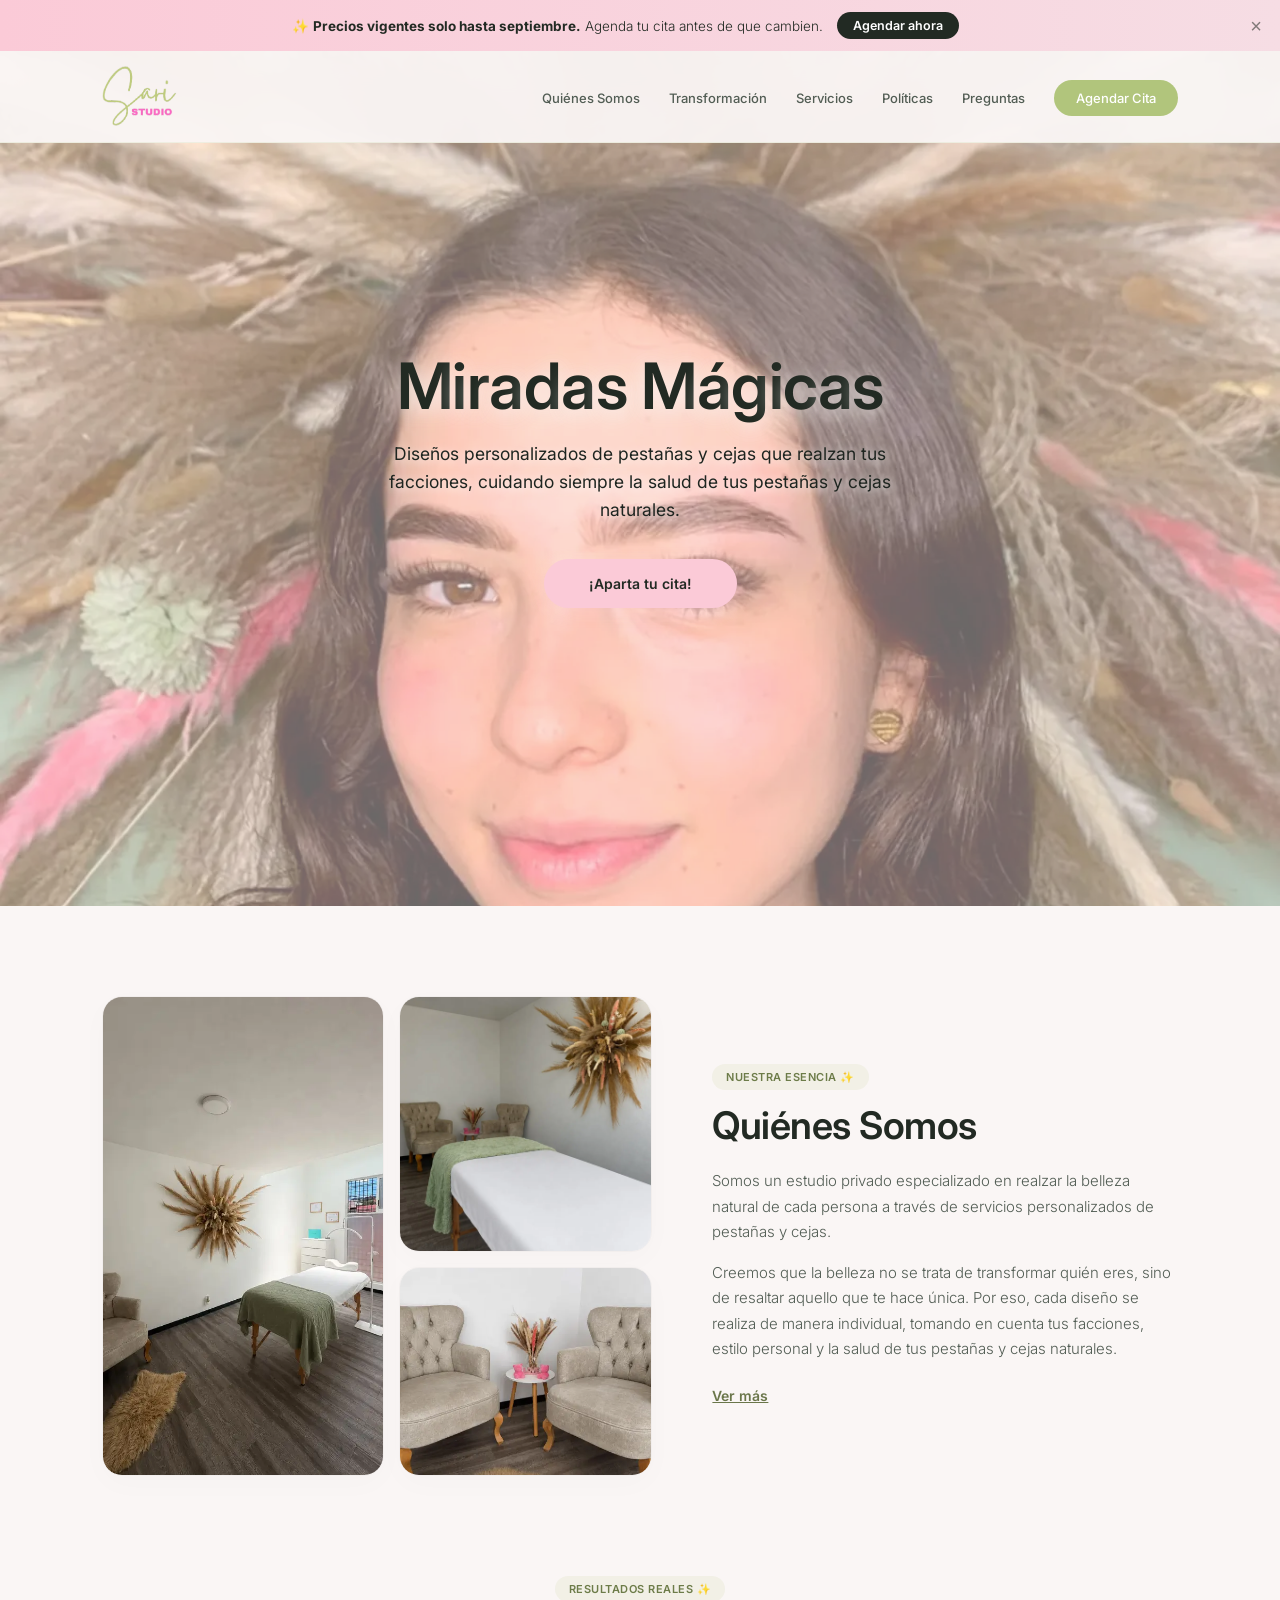
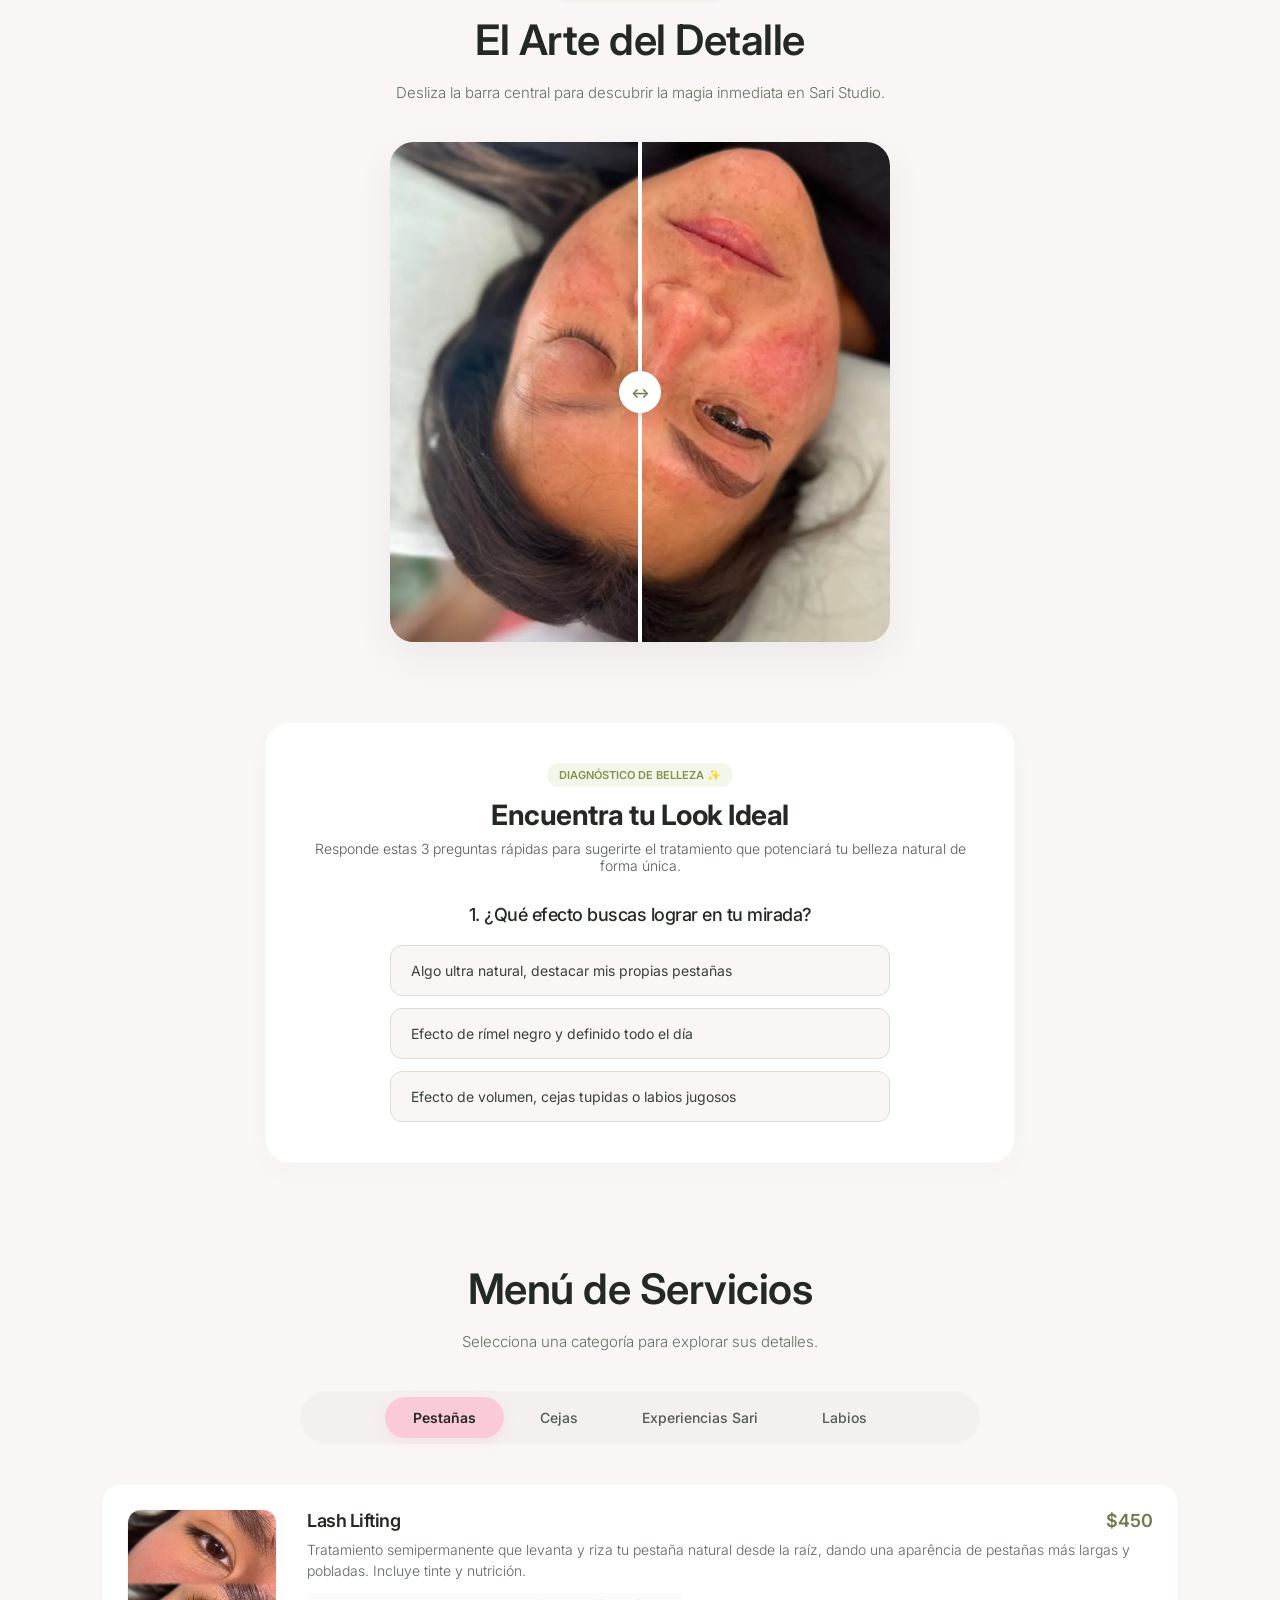
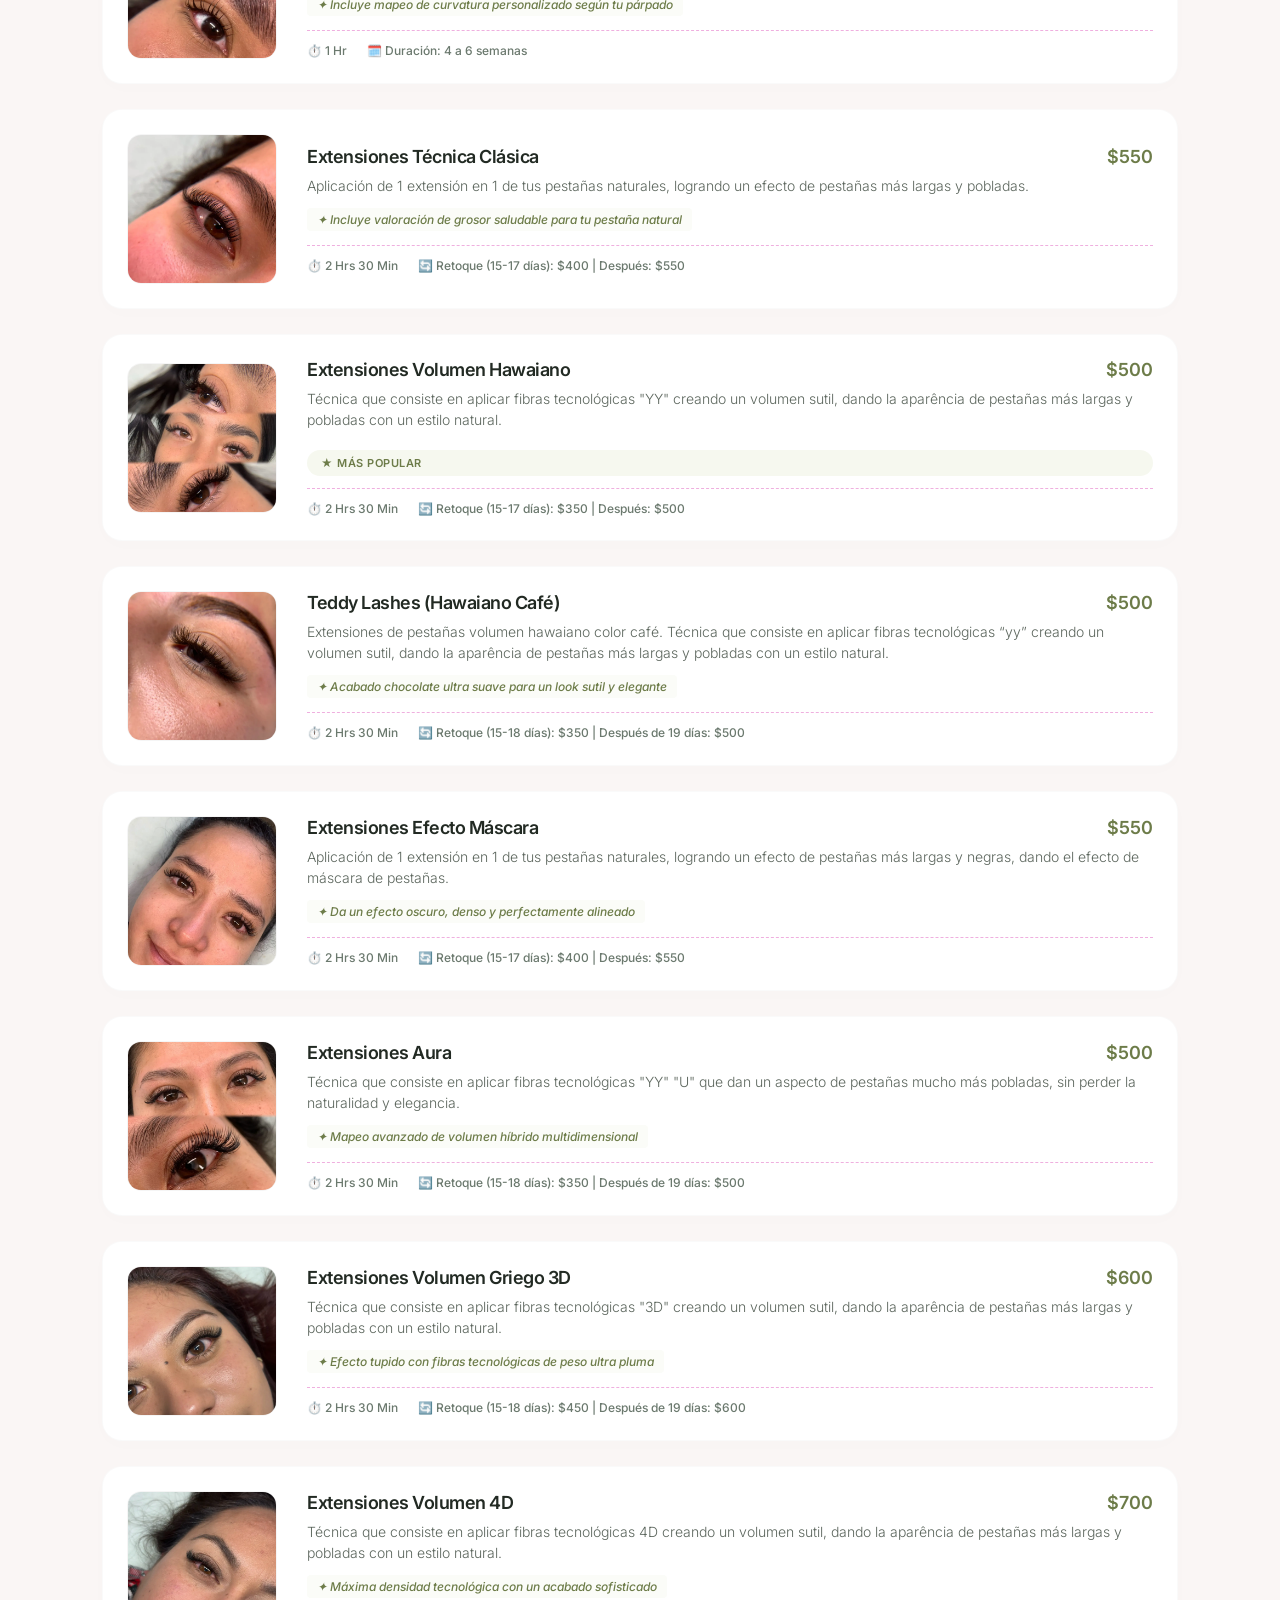
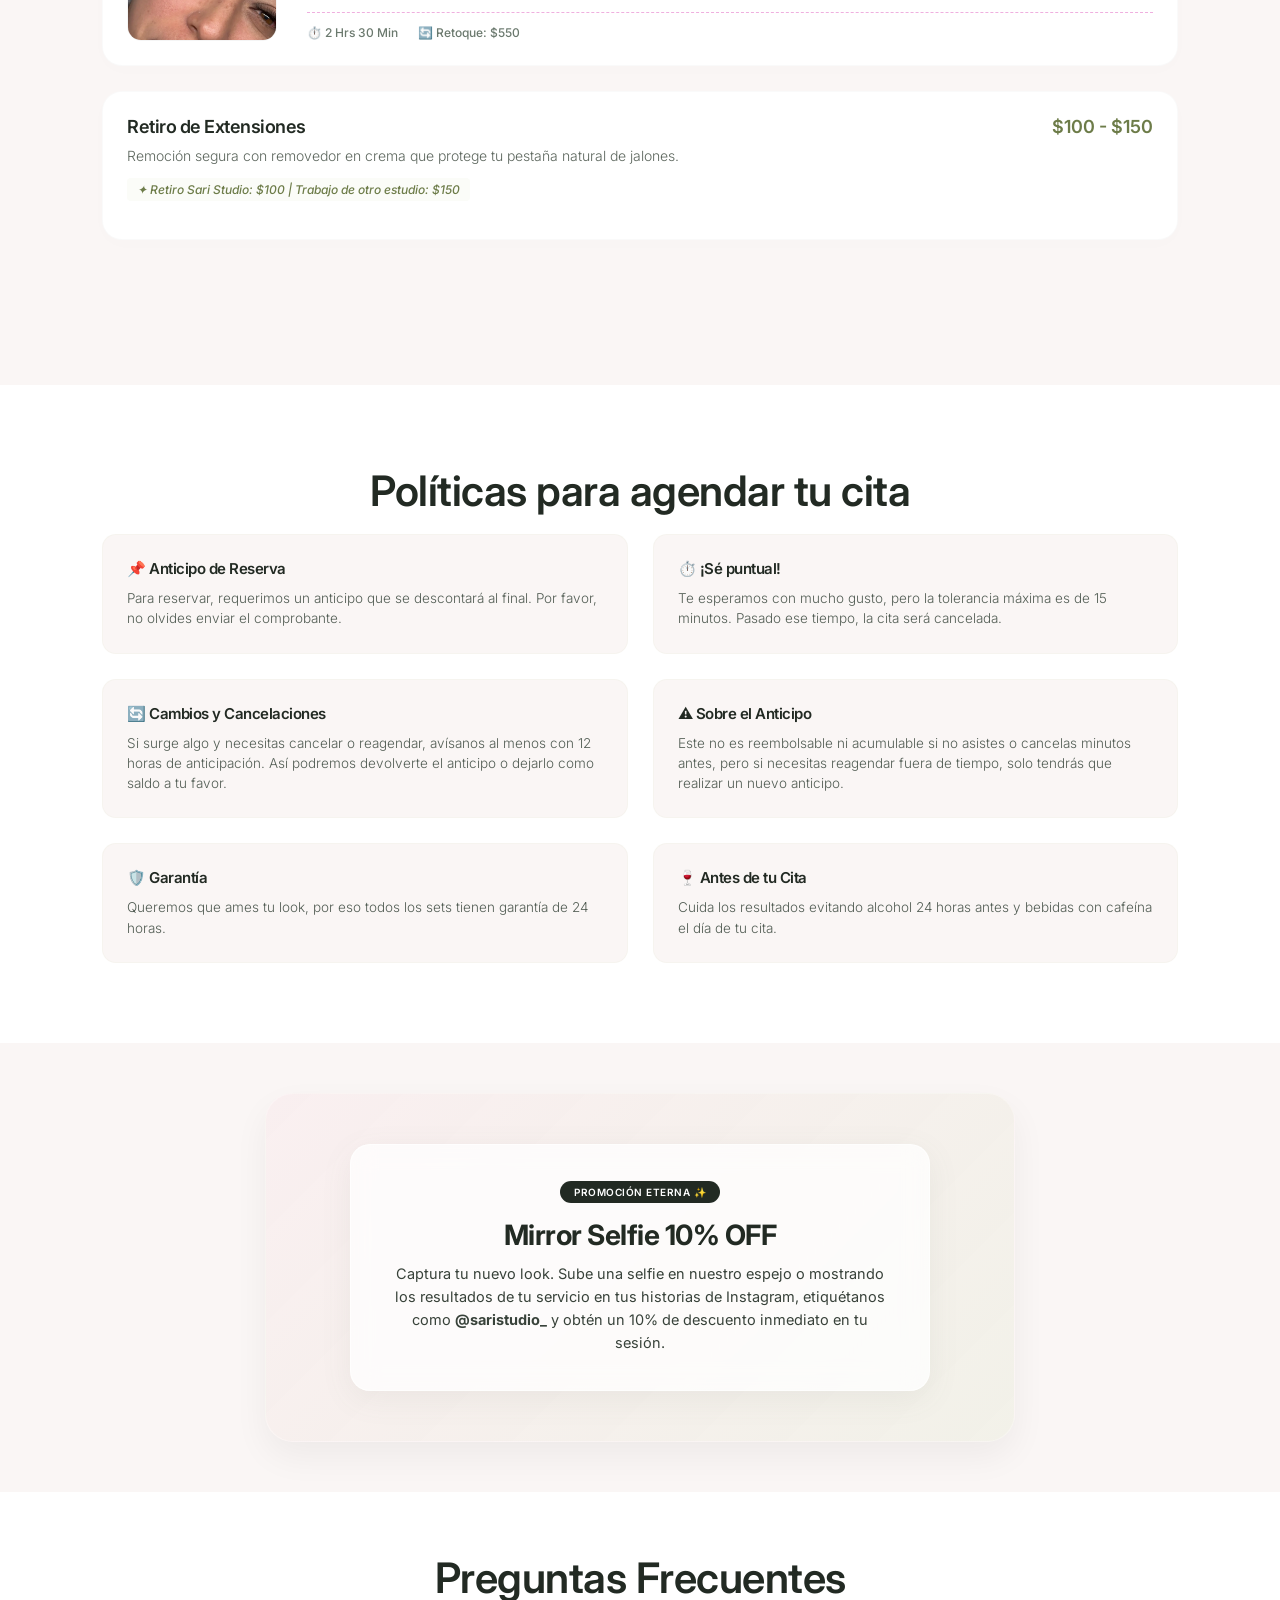
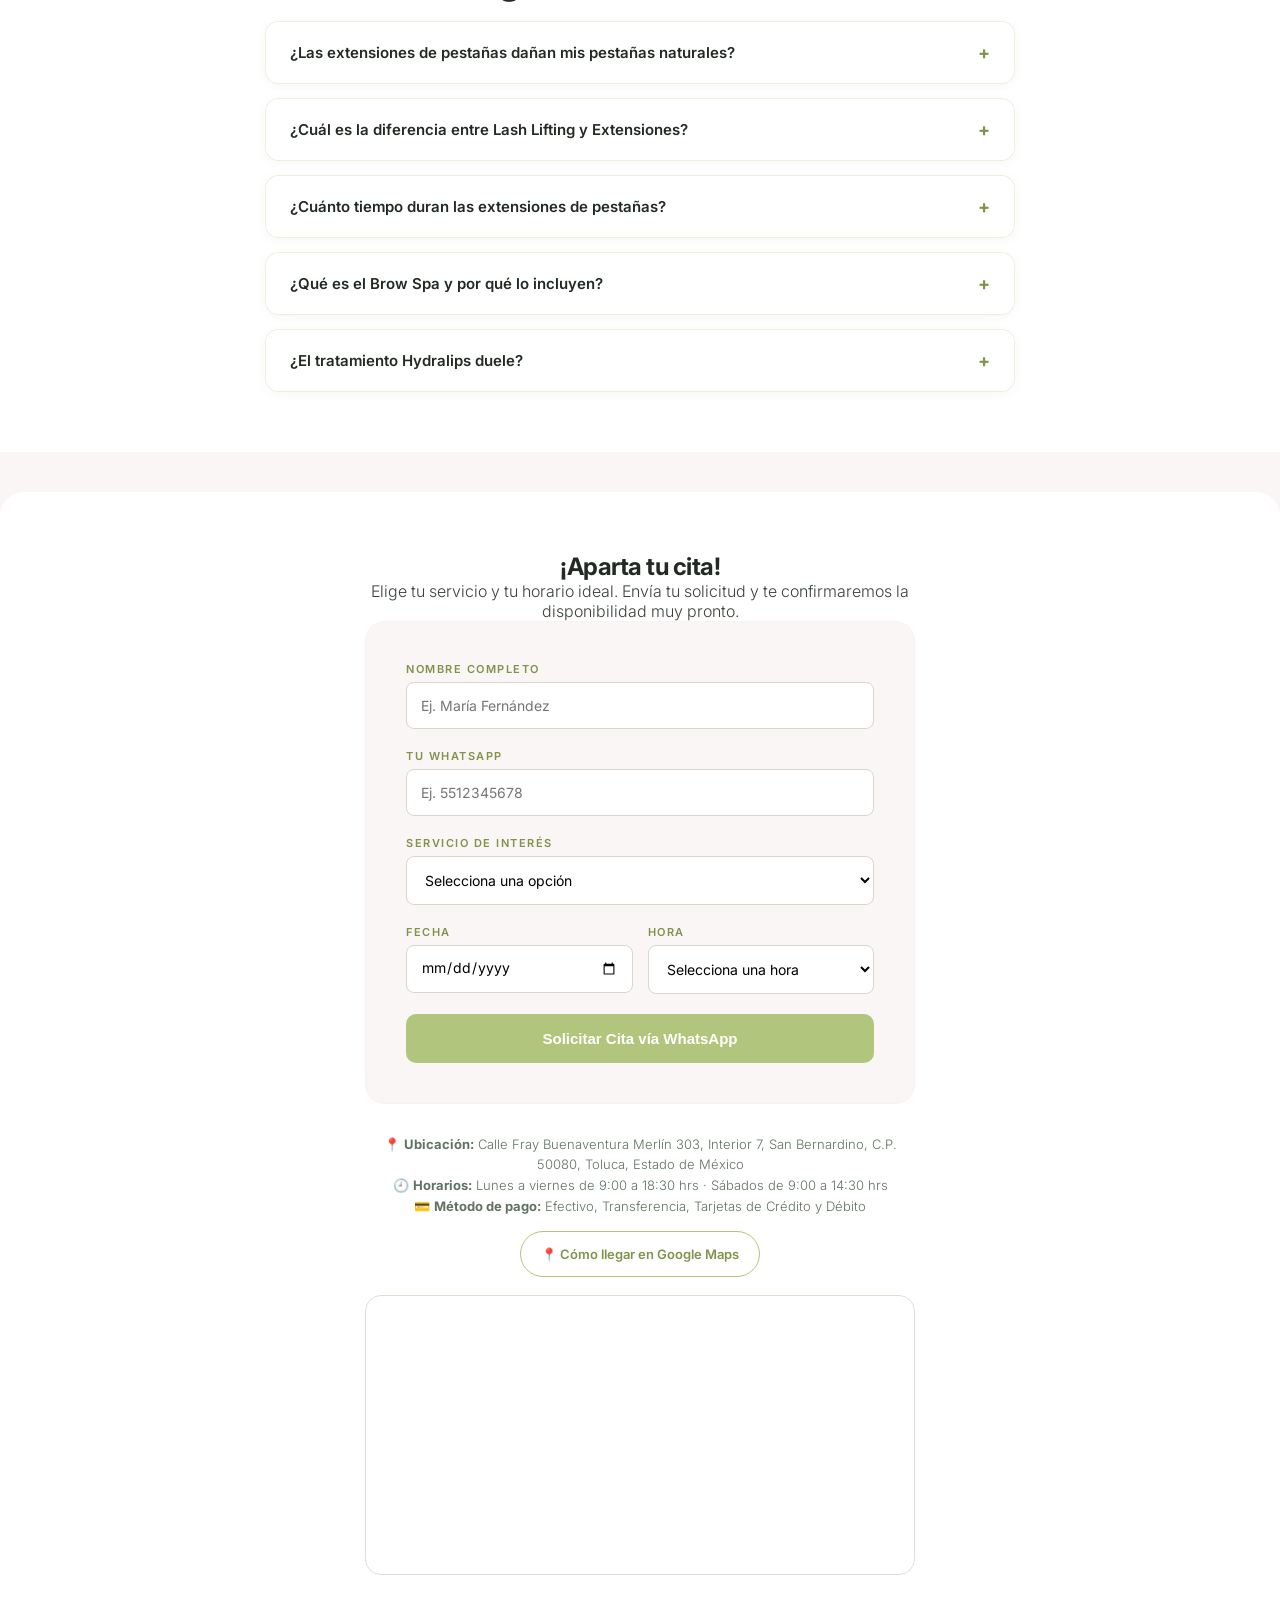
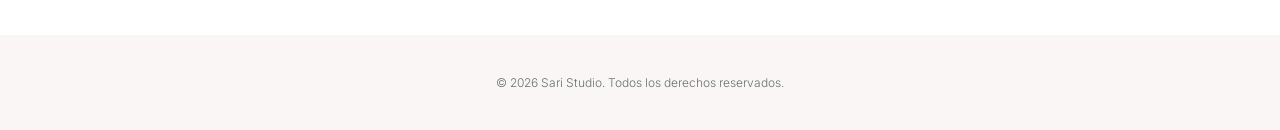
==== commit 577f869f: "Add files via upload" ====
--- a/index.html
+++ b/index.html
@@ -5,10 +5,10 @@
     <meta name="viewport" content="width=device-width, initial-scale=1.0">
     <!-- Meta descripción oculta para los resultados de búsqueda de Google -->
     <meta name="description" content="Sari Studio es un estudio privado especializado en diseño de cejas y aplicación de pestañas (lashista) en Toluca, Metepec y alrededores. Reserva tu cita.">
-    
+
     <!-- Título optimizado que aparece en la pestaña del navegador -->
     <title>Sari Studio | Lashista, Pestañas y Cejas en Toluca y Metepec</title>
-    
+
     <link rel="icon" type="image/png" href="logo_ss.png">
     <link rel="preconnect" href="https://fonts.googleapis.com">
     <link rel="preconnect" href="https://fonts.gstatic.com" crossorigin>
@@ -88,7 +88,7 @@
     </div>
 
     <header>
-        <div class="logo"><img src="logo_ss.png" alt="Sari Studio Logo" class="logo-img"></div>
+        <div class="logo"><img src="logo_ss.png" alt="Sari Studio Logo" class="logo-img" width="220" height="75"></div>
         <nav>
             <a href="#quienes-somos">Quiénes Somos</a>
             <a href="#transformacion">Transformación</a>
@@ -100,7 +100,8 @@
     </header>
 
     <section class="hero">
-        <div class="hero-bg-unified"></div>
+        <img src="hero.webp" alt="" class="hero-bg-unified" fetchpriority="high" width="1600" height="1067">
+        <div class="hero-overlay"></div>
         <div class="hero-content">
             <h1 id="animar-titulo">Miradas Mágicas</h1>
             <p class="subtitulo">Diseños personalizados de pestañas y cejas que realzan tus facciones, cuidando siempre la salud de tus pestañas y cejas naturales.</p>
@@ -111,10 +112,10 @@
     <section id="quienes-somos" class="artist-section reveal">
         <div class="artist-container">
             <div class="studio-mosaic">
-                <div class="mosaic-main"><img src="camilla.webp" loading="lazy" decoding="async" alt="Sari Studio Camilla"></div>
+                <div class="mosaic-main"><img src="camilla.webp" loading="lazy" decoding="async" alt="Sari Studio Camilla" width="550" height="480"></div>
                 <div class="mosaic-side">
-                    <img src="sillon.webp" loading="lazy" decoding="async" alt="Sari Studio Recepción">
-                    <img src="almohada.webp" loading="lazy" decoding="async" alt="Sari Studio Detalles">
+                    <img src="sillon.webp" loading="lazy" decoding="async" alt="Sari Studio Recepción" width="500" height="264">
+                    <img src="almohada.webp" loading="lazy" decoding="async" alt="Sari Studio Detalles" width="500" height="216">
                 </div>
             </div>
             <div class="artist-text">
@@ -199,72 +200,72 @@
 
             <div id="tab-pestanas" class="tab-content active-content">
                 <div class="servicio-card">
-                    <img src="5.webp" loading="lazy" decoding="async" class="servicio-img" alt="Lash Lifting">
-                    <div class="servicio-info-block">
-                        <div class="servicio-cabecera"><h4>Lash Lifting</h4><span class="precio">$450</span></div>
+                    <img src="5.webp" loading="lazy" decoding="async" class="servicio-img" alt="Lash Lifting" width="150" height="150">
+                    <div class="servicio-info-block">
+                        <div class="servicio-cabecera"><h3>Lash Lifting</h3><span class="precio">$450</span></div>
                         <p class="servicio-desc">Tratamiento semipermanente que levanta y riza tu pestaña natural desde la raíz, dando una aparência de pestañas más largas y pobladas. Incluye tinte y nutrición.</p>
                         <span class="micro-copy">✦ Incluye mapeo de curvatura personalizado según tu párpado</span>
                         <div class="servicio-detalles"><span>⏱️ 1 Hr</span><span>🗓️ Duración: 4 a 6 semanas</span></div>
                     </div>
                 </div>
                 <div class="servicio-card">
-                    <img src="1.webp" loading="lazy" decoding="async" class="servicio-img" alt="Extensiones Clásicas">
-                    <div class="servicio-info-block">
-                        <div class="servicio-cabecera"><h4>Extensiones Técnica Clásica</h4><span class="precio">$550</span></div>
+                    <img src="1.webp" loading="lazy" decoding="async" class="servicio-img" alt="Extensiones Clásicas" width="150" height="150">
+                    <div class="servicio-info-block">
+                        <div class="servicio-cabecera"><h3>Extensiones Técnica Clásica</h3><span class="precio">$550</span></div>
                         <p class="servicio-desc">Aplicación de 1 extensión en 1 de tus pestañas naturales, logrando un efecto de pestañas más largas y pobladas.</p>
                         <span class="micro-copy">✦ Incluye valoración de grosor saludable para tu pestaña natural</span>
                         <div class="servicio-detalles"><span>⏱️ 2 Hrs 30 Min</span><span>🔄 Retoque (15-17 días): $400 | Después: $550</span></div>
                     </div>
                 </div>
                 <div class="servicio-card">
-                    <img src="3.webp" loading="lazy" decoding="async" class="servicio-img" alt="Extensiones Hawaianas">
-                    <div class="servicio-info-block">
-                        <div class="servicio-cabecera"><h4>Extensiones Volumen Hawaiano</h4><span class="precio">$500</span></div>
+                    <img src="3.webp" loading="lazy" decoding="async" class="servicio-img" alt="Extensiones Hawaianas" width="150" height="150">
+                    <div class="servicio-info-block">
+                        <div class="servicio-cabecera"><h3>Extensiones Volumen Hawaiano</h3><span class="precio">$500</span></div>
                         <p class="servicio-desc">Técnica que consiste en aplicar fibras tecnológicas "YY" creando un volumen sutil, dando la aparência de pestañas más largas y pobladas con un estilo natural.</p>
                         <span class="magic-badge" style="margin-top: 8px; font-size: 11px;">★ Más Popular</span>
                         <div class="servicio-detalles"><span>⏱️ 2 Hrs 30 Min</span><span>🔄 Retoque (15-17 días): $350 | Después: $500</span></div>
                     </div>
                 </div>
                 <div class="servicio-card">
-                    <img src="4.webp" loading="lazy" decoding="async" class="servicio-img" alt="Teddy Lashes">
-                    <div class="servicio-info-block">
-                        <div class="servicio-cabecera"><h4>Teddy Lashes (Hawaiano Café)</h4><span class="precio">$500</span></div>
+                    <img src="4.webp" loading="lazy" decoding="async" class="servicio-img" alt="Teddy Lashes" width="150" height="150">
+                    <div class="servicio-info-block">
+                        <div class="servicio-cabecera"><h3>Teddy Lashes (Hawaiano Café)</h3><span class="precio">$500</span></div>
                         <p class="servicio-desc">Extensiones de pestañas volumen hawaiano color café. Técnica que consiste en aplicar fibras tecnológicas “yy” creando un volumen sutil, dando la aparência de pestañas más largas y pobladas con un estilo natural.</p>
                         <span class="micro-copy">✦ Acabado chocolate ultra suave para un look sutil y elegante</span>
                         <div class="servicio-detalles"><span>⏱️ 2 Hrs 30 Min</span><span>🔄 Retoque (15-18 días): $350 | Después de 19 días: $500</span></div>
                     </div>
                 </div>
                 <div class="servicio-card">
-                    <img src="11.webp" loading="lazy" decoding="async" class="servicio-img" alt="Efecto Máscara">
-                    <div class="servicio-info-block">
-                        <div class="servicio-cabecera"><h4>Extensiones Efecto Máscara</h4><span class="precio">$550</span></div>
+                    <img src="11.webp" loading="lazy" decoding="async" class="servicio-img" alt="Efecto Máscara" width="150" height="150">
+                    <div class="servicio-info-block">
+                        <div class="servicio-cabecera"><h3>Extensiones Efecto Máscara</h3><span class="precio">$550</span></div>
                         <p class="servicio-desc">Aplicación de 1 extensión en 1 de tus pestañas naturales, logrando un efecto de pestañas más largas y negras, dando el efecto de máscara de pestañas.</p>
                         <span class="micro-copy">✦ Da un efecto oscuro, denso y perfectamente alineado</span>
                         <div class="servicio-detalles"><span>⏱️ 2 Hrs 30 Min</span><span>🔄 Retoque (15-17 días): $400 | Después: $550</span></div>
                     </div>
                 </div>
                 <div class="servicio-card">
-                    <img src="2.webp" loading="lazy" decoding="async" class="servicio-img" alt="Extensiones Aura">
-                    <div class="servicio-info-block">
-                        <div class="servicio-cabecera"><h4>Extensiones Aura</h4><span class="precio">$500</span></div>
+                    <img src="2.webp" loading="lazy" decoding="async" class="servicio-img" alt="Extensiones Aura" width="150" height="150">
+                    <div class="servicio-info-block">
+                        <div class="servicio-cabecera"><h3>Extensiones Aura</h3><span class="precio">$500</span></div>
                         <p class="servicio-desc">Técnica que consiste en aplicar fibras tecnológicas "YY" "U" que dan un aspecto de pestañas mucho más pobladas, sin perder la naturalidad y elegancia.</p>
                         <span class="micro-copy">✦ Mapeo avanzado de volumen híbrido multidimensional</span>
                         <div class="servicio-detalles"><span>⏱️ 2 Hrs 30 Min</span><span>🔄 Retoque (15-18 días): $350 | Después de 19 días: $500</span></div>
                     </div>
                 </div>
                 <div class="servicio-card">
-                    <img src="14.webp" loading="lazy" decoding="async" class="servicio-img" alt="Extensiones Volumen Griego 3D">
-                    <div class="servicio-info-block">
-                        <div class="servicio-cabecera"><h4>Extensiones Volumen Griego 3D</h4><span class="precio">$600</span></div>
+                    <img src="14.webp" loading="lazy" decoding="async" class="servicio-img" alt="Extensiones Volumen Griego 3D" width="150" height="150">
+                    <div class="servicio-info-block">
+                        <div class="servicio-cabecera"><h3>Extensiones Volumen Griego 3D</h3><span class="precio">$600</span></div>
                         <p class="servicio-desc">Técnica que consiste en aplicar fibras tecnológicas "3D" creando un volumen sutil, dando la aparência de pestañas más largas y pobladas con un estilo natural.</p>
                         <span class="micro-copy">✦ Efecto tupido con fibras tecnológicas de peso ultra pluma</span>
                         <div class="servicio-detalles"><span>⏱️ 2 Hrs 30 Min</span><span>🔄 Retoque (15-18 días): $450 | Después de 19 días: $600</span></div>
                     </div>
                 </div>
                 <div class="servicio-card">
-                    <img src="15.webp" loading="lazy" decoding="async" class="servicio-img" alt="Extensiones Volumen 4D">
-                    <div class="servicio-info-block">
-                        <div class="servicio-cabecera"><h4>Extensiones Volumen 4D</h4><span class="precio">$700</span></div>
+                    <img src="15.webp" loading="lazy" decoding="async" class="servicio-img" alt="Extensiones Volumen 4D" width="150" height="150">
+                    <div class="servicio-info-block">
+                        <div class="servicio-cabecera"><h3>Extensiones Volumen 4D</h3><span class="precio">$700</span></div>
                         <p class="servicio-desc">Técnica que consiste en aplicar fibras tecnológicas 4D creando un volumen sutil, dando la aparência de pestañas más largas y pobladas con un estilo natural.</p>
                         <span class="micro-copy">✦ Máxima densidad tecnológica con un acabado sofisticado</span>
                         <div class="servicio-detalles"><span>⏱️ 2 Hrs 30 Min</span><span>🔄 Retoque: $550</span></div>
@@ -272,7 +273,7 @@
                 </div>
                 <div class="servicio-card">
                     <div class="servicio-info-block">
-                        <div class="servicio-cabecera"><h4>Retiro de Extensiones</h4><span class="precio">$100 - $150</span></div>
+                        <div class="servicio-cabecera"><h3>Retiro de Extensiones</h3><span class="precio">$100 - $150</span></div>
                         <p class="servicio-desc">Remoción segura con removedor en crema que protege tu pestaña natural de jalones.</p>
                         <span class="micro-copy">✦ Retiro Sari Studio: $100 | Trabajo de otro estudio: $150</span>
                     </div>
@@ -281,36 +282,36 @@
 
             <div id="tab-cejas" class="tab-content">
                 <div class="servicio-card">
-                    <img src="17.webp" loading="lazy" decoding="async" class="servicio-img" alt="Diseño de Cejas">
-                    <div class="servicio-info-block">
-                        <div class="servicio-cabecera"><h4>Diseño de Cejas</h4><span class="precio">$390</span></div>
+                    <img src="17.webp" loading="lazy" decoding="async" class="servicio-img" alt="Diseño de Cejas" width="150" height="150">
+                    <div class="servicio-info-block">
+                        <div class="servicio-cabecera"><h3>Diseño de Cejas</h3><span class="precio">$390</span></div>
                         <p class="servicio-desc">Diseño de cejas totalmente personalizado a tus facciones y gustos. Incluye epilación con cera y Brow Spa.</p>
                         <span class="micro-copy">✦ Incluye visajismo con calibrador para simetría perfecta</span>
                         <div class="servicio-detalles"><span>⏱️ 30 Min</span></div>
                     </div>
                 </div>
                 <div class="servicio-card">
-                    <img src="16.webp" loading="lazy" decoding="async" class="servicio-img" alt="Brow Lamination">
-                    <div class="servicio-info-block">
-                        <div class="servicio-cabecera"><h4>Brow Lamination</h4><span class="precio">$400</span></div>
+                    <img src="16.webp" loading="lazy" decoding="async" class="servicio-img" alt="Brow Lamination" width="150" height="150">
+                    <div class="servicio-info-block">
+                        <div class="servicio-cabecera"><h3>Brow Lamination</h3><span class="precio">$400</span></div>
                         <p class="servicio-desc">Tratamiento semipermanente que alinea y fija los vellos de la ceja en una dirección uniforme, logrando una aparência más definida, ordenada y con mayor volumen, sin necesidad de maquillaje. Incluye diseño personalizado, epilación con cera y Brow Spa.</p>
                         <span class="micro-copy">✦ Diseñado para domar vellos rebeldes y rellenar espacios visualmente</span>
                         <div class="servicio-detalles"><span>⏱️ 1 Hra</span><span>🗓️ Duración: 4 semanas</span></div>
                     </div>
                 </div>
                 <div class="servicio-card">
-                    <img src="9.webp" loading="lazy" decoding="async" class="servicio-img" alt="Cejas HD">
-                    <div class="servicio-info-block">
-                        <div class="servicio-cabecera"><h4>Cejas HD</h4><span class="precio">$450</span></div>
+                    <img src="9.webp" loading="lazy" decoding="async" class="servicio-img" alt="Cejas HD" width="150" height="150">
+                    <div class="servicio-info-block">
+                        <div class="servicio-cabecera"><h3>Cejas HD</h3><span class="precio">$450</span></div>
                         <p class="servicio-desc">Aplicación de henna con diseño personalizado, epilación con cera y Brow Spa.</p>
                         <span class="micro-copy">✦ Sombreado de efecto polvo con Henna orgánica premium</span>
                         <div class="servicio-detalles"><span>⏱️ 1 Hra</span><span>🗓️ Duración: 2 a 3 semanas</span></div>
                     </div>
                 </div>
                 <div class="servicio-card">
-                    <img src="18.webp" loading="lazy" decoding="async" class="servicio-img" alt="Cejas 4K">
-                    <div class="servicio-info-block">
-                        <div class="servicio-cabecera"><h4>Cejas 4K</h4><span class="precio">$500</span></div>
+                    <img src="18.webp" loading="lazy" decoding="async" class="servicio-img" alt="Cejas 4K" width="150" height="150">
+                    <div class="servicio-info-block">
+                        <div class="servicio-cabecera"><h3>Cejas 4K</h3><span class="precio">$500</span></div>
                         <p class="servicio-desc">Brow Lamination, aplicación de henna, diseño personalizado, epilación con cera y Brow Spa.</p>
                         <span class="micro-copy">✦ El servicio premium absoluto para una ceja imponente y con volumen</span>
                         <div class="servicio-detalles"><span>⏱️ 1 Hra 30 Min</span><span>🗓️ Duración: 4 semanas</span></div>
@@ -320,36 +321,36 @@
 
             <div id="tab-experiencias" class="tab-content">
                 <div class="servicio-card combo-highlight">
-                    <img src="8.webp" loading="lazy" decoding="async" class="servicio-img" alt="Ritual Magic">
-                    <div class="servicio-info-block">
-                        <div class="servicio-cabecera"><h4>Ritual Magic</h4><span class="precio">$700</span></div>
+                    <img src="8.webp" loading="lazy" decoding="async" class="servicio-img" alt="Ritual Magic" width="150" height="150">
+                    <div class="servicio-info-block">
+                        <div class="servicio-cabecera"><h3>Ritual Magic</h3><span class="precio">$700</span></div>
                         <p class="servicio-desc">Lash lifting + Brow lamination aplicados en simultáneo. La fusión ideal para transformar tu rostro de forma inmediata.</p>
                         <span class="micro-copy">✦ Optimiza tu tiempo con dos tratamientos de alta gama a la vez</span>
                         <div class="servicio-detalles"><span>⏱️ 2 Hrs</span><span>🗓️ Duración: 4 a 6 semanas</span></div>
                     </div>
                 </div>
                 <div class="servicio-card combo-highlight">
-                    <img src="19.webp" loading="lazy" decoding="async" class="servicio-img" alt="Ritual Fairy">
-                    <div class="servicio-info-block">
-                        <div class="servicio-cabecera"><h4>Ritual Fairy</h4><span class="precio">$750</span></div>
+                    <img src="19.webp" loading="lazy" decoding="async" class="servicio-img" alt="Ritual Fairy" width="150" height="150">
+                    <div class="servicio-info-block">
+                        <div class="servicio-cabecera"><h3>Ritual Fairy</h3><span class="precio">$750</span></div>
                         <p class="servicio-desc">Lash lifting + Cejas HD aplicados en sesión simultánea. Potencia tus pestañas propias y dale un marco de color sombreado a tus cejas.</p>
                         <span class="micro-copy">✦ Envuelve tus facciones en un aura de frescura</span>
                         <div class="servicio-detalles"><span>⏱️ 1 Hra 30 Min</span><span>🗓️ Lifting: 4-6 sem | Cejas HD: 2-3 sem</span></div>
                     </div>
                 </div>
                 <div class="servicio-card combo-highlight">
-                    <img src="20.webp" loading="lazy" decoding="async" class="servicio-img" alt="Ritual Star">
-                    <div class="servicio-info-block">
-                        <div class="servicio-cabecera"><h4>Ritual Star</h4><span class="precio">$690</span></div>
+                    <img src="20.webp" loading="lazy" decoding="async" class="servicio-img" alt="Ritual Star" width="150" height="150">
+                    <div class="servicio-info-block">
+                        <div class="servicio-cabecera"><h3>Ritual Star</h3><span class="precio">$690</span></div>
                         <p class="servicio-desc">Lash lifting + Diseño de ceja personalizado con epilación y Brow Spa en simultáneo.</p>
                         <span class="micro-copy">✦ Limpieza y realce básico con acabado editorial elegante</span>
                         <div class="servicio-detalles"><span>⏱️ 1 Hra 30 Min</span><span>🗓️ Duración Lifting: 4 a 6 semanas</span></div>
                     </div>
                 </div>
                 <div class="servicio-card combo-highlight">
-                    <img src="21.webp" loading="lazy" decoding="async" class="servicio-img" alt="Ritual Sparkles">
-                    <div class="servicio-info-block">
-                        <div class="servicio-cabecera"><h4>Ritual Sparkles</h4><span class="precio">$800</span></div>
+                    <img src="21.webp" loading="lazy" decoding="async" class="servicio-img" alt="Ritual Sparkles" width="150" height="150">
+                    <div class="servicio-info-block">
+                        <div class="servicio-cabecera"><h3>Ritual Sparkles</h3><span class="precio">$800</span></div>
                         <p class="servicio-desc">Lash lifting + Tratamiento de Cejas 4K completos en aplicación simultánea profesional.</p>
                         <span class="micro-copy">✦ El paquete de transformación integral más cotizado del studio</span>
                         <div class="servicio-detalles"><span>⏱️ 1 Hra 50 Min</span><span>🗓️ Lifting: 4-6 sem | Cejas 4K: 3-5 sem</span></div>
@@ -359,9 +360,9 @@
 
             <div id="tab-labios" class="tab-content">
                 <div class="servicio-card">
-                    <img src="13.webp" loading="lazy" decoding="async" class="servicio-img" alt="Hydralips con Dermapen">
-                    <div class="servicio-info-block">
-                        <div class="servicio-cabecera"><h4>Hydralips con Dermapen</h4><span class="precio">$600</span></div>
+                    <img src="13.webp" loading="lazy" decoding="async" class="servicio-img" alt="Hydralips con Dermapen" width="150" height="150">
+                    <div class="servicio-info-block">
+                        <div class="servicio-cabecera"><h3>Hydralips con Dermapen</h3><span class="precio">$600</span></div>
                         <p class="servicio-desc">Tratamiento estético no invasivo que mejora la hidratación, textura y aparência de los labios. Utiliza microagujas para infundir ácido hialurónico en capas superficiales, estimulando colágeno. Ideal para labios agrietados o secos.</p>
                         <span class="micro-copy">✦ Aporta un volumen natural sutil por hidratación extrema, sin rellenos médicos</span>
                     </div>
@@ -374,12 +375,12 @@
         <div class="contenedor-chico">
             <h2 class="titulo-seccion reveal">Políticas para agendar tu cita</h2>
             <div class="politicas-grid reveal">
-                <div class="politica-item"><h5>📌 Anticipo de Reserva</h5><p>Para reservar, requerimos un anticipo que se descontará al final. Por favor, no olvides enviar el comprobante.</p></div>
-                <div class="politica-item"><h5>⏱️ ¡Sé puntual!</h5><p>Te esperamos con mucho gusto, pero la tolerancia máxima es de 15 minutos. Pasado ese tiempo, la cita será cancelada.</p></div>
-                <div class="politica-item"><h5>🔄 Cambios y Cancelaciones</h5><p>Si surge algo y necesitas cancelar o reagendar, avísanos al menos con 12 horas de anticipación. Así podremos devolverte el anticipo o dejarlo como saldo a tu favor.</p></div>
-                <div class="politica-item"><h5>⚠️ Sobre el Anticipo</h5><p>Este no es reembolsable ni acumulable si no asistes o cancelas minutos antes, pero si necesitas reagendar fuera de tiempo, solo tendrás que realizar un nuevo anticipo.</p></div>
-                <div class="politica-item"><h5>🛡️ Garantía</h5><p>Queremos que ames tu look, por eso todos los sets tienen garantía de 24 horas.</p></div>
-                <div class="politica-item"><h5>🍷 Antes de tu Cita</h5><p>Cuida los resultados evitando alcohol 24 horas antes y bebidas con cafeína el día de tu cita.</p></div>
+                <div class="politica-item"><h3>📌 Anticipo de Reserva</h3><p>Para reservar, requerimos un anticipo que se descontará al final. Por favor, no olvides enviar el comprobante.</p></div>
+                <div class="politica-item"><h3>⏱️ ¡Sé puntual!</h3><p>Te esperamos con mucho gusto, pero la tolerancia máxima es de 15 minutos. Pasado ese tiempo, la cita será cancelada.</p></div>
+                <div class="politica-item"><h3>🔄 Cambios y Cancelaciones</h3><p>Si surge algo y necesitas cancelar o reagendar, avísanos al menos con 12 horas de anticipación. Así podremos devolverte el anticipo o dejarlo como saldo a tu favor.</p></div>
+                <div class="politica-item"><h3>⚠️ Sobre el Anticipo</h3><p>Este no es reembolsable ni acumulable si no asistes o cancelas minutos antes, pero si necesitas reagendar fuera de tiempo, solo tendrás que realizar un nuevo anticipo.</p></div>
+                <div class="politica-item"><h3>🛡️ Garantía</h3><p>Queremos que ames tu look, por eso todos los sets tienen garantía de 24 horas.</p></div>
+                <div class="politica-item"><h3>🍷 Antes de tu Cita</h3><p>Cuida los resultados evitando alcohol 24 horas antes y bebidas con cafeína el día de tu cita.</p></div>
             </div>
         </div>
     </section>
--- a/style.css
+++ b/style.css
@@ -8,8 +8,8 @@
 }
 
 body {
-    background-color: #faf6f5; 
-    color: #38423a; 
+    background-color: #faf6f5;
+    color: #38423a;
     font-family: 'Inter', sans-serif;
     font-weight: 300;
     overflow-x: hidden;
@@ -98,7 +98,7 @@
     display: flex;
     justify-content: space-between;
     align-items: center;
-    padding: 8px 8%; 
+    padding: 8px 8%;
     background-color: rgba(250, 246, 245, 0.95);
     backdrop-filter: blur(20px);
     -webkit-backdrop-filter: blur(20px);
@@ -120,7 +120,7 @@
 
 nav a:hover { color: #b1c57c; }
 .btn-nav {
-    background-color: #b1c57c; 
+    background-color: #b1c57c;
     color: #ffffff !important;
     padding: 10px 22px;
     border-radius: 25px;
@@ -128,7 +128,7 @@
 
 /* --- HERO PREMIUM --- */
 .hero {
-    height: 95vh; 
+    height: 95vh;
     display: flex;
     align-items: center;
     justify-content: center;
@@ -139,21 +139,22 @@
     background-color: #faf6f5;
 }
 
+/* El fondo del Hero es un <img> real (no CSS background-image) a propósito:
+   así Lighthouse/Chrome puede identificarlo como el elemento LCP y medirlo
+   correctamente. object-fit lo hace comportarse visualmente igual que un
+   background-image: cover. */
 .hero-bg-unified {
     position: absolute;
     top: 0;
     left: 0;
     width: 100%;
     height: 100%;
-    background-image: url('hero.webp');
-    background-size: cover;
-    background-position: center 30%; 
-    background-repeat: no-repeat;
+    object-fit: cover;
+    object-position: center 30%;
     z-index: 1;
 }
 
-.hero-bg-unified::after {
-    content: '';
+.hero-overlay {
     position: absolute;
     top: 0;
     left: 0;
@@ -163,19 +164,19 @@
     z-index: 2;
 }
 
-.hero-content { 
-    display: flex; 
-    flex-direction: column; 
-    align-items: center; 
+.hero-content {
+    display: flex;
+    flex-direction: column;
+    align-items: center;
     position: relative;
-    z-index: 10; 
-}
-
-.hero-content h1 { 
-    font-size: 64px; 
-    font-weight: 600; 
-    line-height: 1.15; 
-    margin-bottom: 18px; 
+    z-index: 10;
+}
+
+.hero-content h1 {
+    font-size: 64px;
+    font-weight: 600;
+    line-height: 1.15;
+    margin-bottom: 18px;
     color: #222a23;
     text-shadow: 0 4px 20px rgba(250, 246, 245, 0.9);
     display: inline-block;
@@ -184,7 +185,7 @@
 .hero-content h1 span {
     display: inline-block;
     opacity: 0;
-    transform: translateY(20px); 
+    transform: translateY(20px);
     animation: brotarLetra 0.65s cubic-bezier(0.175, 0.885, 0.32, 1.275) forwards;
 }
 
@@ -212,7 +213,7 @@
 .btn-principal {
     display: inline-block;
     padding: 16px 45px;
-    background-color: #fbcad7; 
+    background-color: #fbcad7;
     color: #222a23;
     text-decoration: none;
     border-radius: 30px;
@@ -229,7 +230,7 @@
 
 .magic-badge {
     background-color: rgba(177, 197, 124, 0.12);
-    color: #72824d;
+    color: #6d7c49;
     font-size: 11px;
     font-weight: 600;
     padding: 6px 14px;
@@ -282,8 +283,8 @@
     box-shadow: 0 8px 30px rgba(0,0,0,0.02);
 }
 
-.mosaic-side img:nth-child(1) { height: 55%; } 
-.mosaic-side img:nth-child(2) { height: 45%; } 
+.mosaic-side img:nth-child(1) { height: 55%; }
+.mosaic-side img:nth-child(2) { height: 45%; }
 
 .artist-text { flex: 1; }
 .artist-text h2 { font-size: 38px; margin-bottom: 20px; font-weight: 600; }
@@ -299,7 +300,7 @@
 .btn-ver-mas {
     background: none;
     border: none;
-    color: #b1c57c;
+    color: #6a764a;
     font-weight: 600;
     font-size: 14px;
     padding: 4px 0;
@@ -308,34 +309,34 @@
     text-decoration: underline;
     font-family: 'Inter', sans-serif;
 }
-.btn-ver-mas:hover { color: #94a862; }
+.btn-ver-mas:hover { color: #55622e; }
 
 /* --- SIMULADOR ANTES/DESPUÉS CUADRADO PERFECTO --- */
-.transformacion-section { 
-    padding: 60px 8% 40px; 
-}
-
-.split-slider-container { 
-    width: 100%; 
-    max-width: 500px; 
-    height: 500px;    
-    margin: 30px auto 0; 
-    position: relative; 
-    border-radius: 24px; 
-    overflow: hidden; 
-    box-shadow: 0 15px 40px rgba(0,0,0,0.06); 
-    cursor: ew-resize; 
-    user-select: none; 
-}
-
-.slider-img { 
-    position: absolute; 
-    top: 0; 
-    left: 0; 
-    width: 100%; 
-    height: 100%; 
-    background-size: cover; 
-    background-position: center center; 
+.transformacion-section {
+    padding: 60px 8% 40px;
+}
+
+.split-slider-container {
+    width: 100%;
+    max-width: 500px;
+    height: 500px;
+    margin: 30px auto 0;
+    position: relative;
+    border-radius: 24px;
+    overflow: hidden;
+    box-shadow: 0 15px 40px rgba(0,0,0,0.06);
+    cursor: ew-resize;
+    user-select: none;
+}
+
+.slider-img {
+    position: absolute;
+    top: 0;
+    left: 0;
+    width: 100%;
+    height: 100%;
+    background-size: cover;
+    background-position: center center;
 }
 
 .img-after {
@@ -343,40 +344,40 @@
     background-image: url('despues.webp');
 }
 
-.img-before { 
+.img-before {
     z-index: 2;
     background-image: url('antes.webp');
-    clip-path: inset(0 50% 0 0); 
+    clip-path: inset(0 50% 0 0);
     -webkit-clip-path: inset(0 50% 0 0);
 }
 
-.slider-handle { 
-    position: absolute; 
-    top: 0; 
-    left: 50%; 
-    width: 4px; 
-    height: 100%; 
-    background-color: #ffffff; 
-    transform: translateX(-50%); 
-    z-index: 10; 
-}
-
-.handle-button { 
-    width: 42px; 
-    height: 42px; 
-    background-color: #ffffff; 
-    color: #72824d; 
-    font-weight: bold; 
-    border-radius: 50%; 
-    position: absolute; 
-    top: 50%; 
-    left: 50%; 
-    transform: translate(-50%, -50%); 
-    display: flex; 
-    align-items: center; 
-    justify-content: center; 
-    box-shadow: 0 4px 12px rgba(0,0,0,0.15); 
-    font-size: 14px; 
+.slider-handle {
+    position: absolute;
+    top: 0;
+    left: 50%;
+    width: 4px;
+    height: 100%;
+    background-color: #ffffff;
+    transform: translateX(-50%);
+    z-index: 10;
+}
+
+.handle-button {
+    width: 42px;
+    height: 42px;
+    background-color: #ffffff;
+    color: #72824d;
+    font-weight: bold;
+    border-radius: 50%;
+    position: absolute;
+    top: 50%;
+    left: 50%;
+    transform: translate(-50%, -50%);
+    display: flex;
+    align-items: center;
+    justify-content: center;
+    box-shadow: 0 4px 12px rgba(0,0,0,0.15);
+    font-size: 14px;
 }
 
 /* --- QUIZ INTERACTIVO CSS --- */
@@ -398,38 +399,38 @@
 .resultado-sub { font-size: 13.5px; color: #525d54; margin-bottom: 20px; }
 
 /* --- PESTAÑAS DE CATEGORÍAS (TABS) --- */
-.tabs-nav-container { 
-    display: flex; 
-    justify-content: center; 
-    gap: 8px; 
-    margin-bottom: 40px; 
-    background: rgba(96, 114, 97, 0.04); 
-    padding: 6px; 
-    border-radius: 35px; 
-    max-width: 680px; 
-    margin-left: auto; 
+.tabs-nav-container {
+    display: flex;
+    justify-content: center;
+    gap: 8px;
+    margin-bottom: 40px;
+    background: rgba(96, 114, 97, 0.04);
+    padding: 6px;
+    border-radius: 35px;
+    max-width: 680px;
+    margin-left: auto;
     margin-right: auto;
     position: relative;
 }
 
-.tab-link { 
-    padding: 12px 28px; 
-    border: none; 
-    background: transparent; 
-    font-family: 'Inter', sans-serif; 
-    font-size: 14px; 
-    font-weight: 500; 
-    color: #525d54; 
-    border-radius: 25px; 
-    cursor: pointer; white-space: nowrap; position: relative; overflow: hidden; transition: all 0.3s cubic-bezier(0.165, 0.84, 0.44, 1); 
+.tab-link {
+    padding: 12px 28px;
+    border: none;
+    background: transparent;
+    font-family: 'Inter', sans-serif;
+    font-size: 14px;
+    font-weight: 500;
+    color: #525d54;
+    border-radius: 25px;
+    cursor: pointer; white-space: nowrap; position: relative; overflow: hidden; transition: all 0.3s cubic-bezier(0.165, 0.84, 0.44, 1);
 }
 
 .tab-link:hover { color: #222a23; }
-.tab-link.active { 
-    background-color: #fbcad7; 
-    color: #222a23; 
-    font-weight: 600; 
-    box-shadow: 0 4px 12px rgba(251, 202, 215, 0.4); 
+.tab-link.active {
+    background-color: #fbcad7;
+    color: #222a23;
+    font-weight: 600;
+    box-shadow: 0 4px 12px rgba(251, 202, 215, 0.4);
 }
 .tab-link.active::after { content: ''; position: absolute; top: 0; left: -150%; width: 35%; height: 100%; background: linear-gradient(90deg, transparent, rgba(255, 255, 255, 0.65), transparent); transform: skewX(-25deg); animation: flashGlint 0.55s ease-out; }
 
@@ -441,26 +442,26 @@
     padding: 80px 8%;
 }
 
-.servicio-card { 
-    background-color: #ffffff; 
-    padding: 24px; 
-    border-radius: 20px; 
-    margin-bottom: 25px; 
-    box-shadow: 0 4px 20px rgba(0,0,0,0.01); 
-    border: 1px solid rgba(0,0,0,0.02); 
-    display: flex; 
+.servicio-card {
+    background-color: #ffffff;
+    padding: 24px;
+    border-radius: 20px;
+    margin-bottom: 25px;
+    box-shadow: 0 4px 20px rgba(0,0,0,0.01);
+    border: 1px solid rgba(0,0,0,0.02);
+    display: flex;
     align-items: center;
     gap: 30px;
     overflow: hidden;
 }
 
 .servicio-img {
-    width: 150px;    
-    height: 150px;   
-    flex-shrink: 0;  
+    width: 150px;
+    height: 150px;
+    flex-shrink: 0;
     border-radius: 14px;
     border: 1px solid rgba(0, 0, 0, 0.04);
-    object-fit: cover; 
+    object-fit: cover;
     display: block;
 }
 
@@ -471,12 +472,12 @@
 }
 
 .servicio-cabecera { display: flex; justify-content: space-between; align-items: center; margin-bottom: 8px; gap: 15px; }
-.servicio-cabecera h4 { font-size: 18px; font-weight: 600; color: #222a23; }
-.precio { font-size: 18px; font-weight: 600; color: #72824d; white-space: nowrap; }
+.servicio-cabecera h3 { font-size: 18px; font-weight: 600; color: #222a23; }
+.precio { font-size: 18px; font-weight: 600; color: #6d7c49; white-space: nowrap; }
 .servicio-desc { font-size: 14px; color: #5c665d; line-height: 1.5; margin-bottom: 12px; }
 
-.micro-copy { display: block; font-size: 12px; color: #72824d; font-weight: 500; margin-bottom: 14px; font-style: italic; background-color: rgba(177, 197, 124, 0.05); padding: 4px 10px; border-radius: 4px; width: fit-content; }
-.servicio-detalles { display: flex; gap: 20px; font-size: 12px; color: #8da091; font-weight: 500; border-top: 1px dashed #eade; padding-top: 12px; flex-wrap: wrap; }
+.micro-copy { display: block; font-size: 12px; color: #6d7c49; font-weight: 500; margin-bottom: 14px; font-style: italic; background-color: rgba(177, 197, 124, 0.05); padding: 4px 10px; border-radius: 4px; width: fit-content; }
+.servicio-detalles { display: flex; gap: 20px; font-size: 12px; color: #6b796e; font-weight: 500; border-top: 1px dashed #eade; padding-top: 12px; flex-wrap: wrap; }
 .combo-highlight { border-left: 4px solid #fbcad7; }
 
 /* --- POLÍTICAS --- */
@@ -499,7 +500,7 @@
     border: 1px solid rgba(177, 197, 124, 0.05);
 }
 
-.politica-item h5 {
+.politica-item h3 {
     font-size: 15px;
     font-weight: 600;
     margin-bottom: 10px;
@@ -527,7 +528,7 @@
 .faq-item { background: #ffffff; border-radius: 14px; overflow: hidden; border: 1px solid rgba(177, 197, 124, 0.25); box-shadow: 0 2px 12px rgba(0,0,0,0.04); }
 .faq-question { width: 100%; padding: 20px 24px; background: #ffffff; border: none; font-family: 'Inter', sans-serif; font-size: 15px; font-weight: 600; color: #222a23; text-align: left; cursor: pointer; display: flex; justify-content: space-between; align-items: center; outline: none; transition: background 0.3s; gap: 15px; }
 .faq-question:hover { background: #faf6f5; }
-.faq-question::after { content: '+'; font-size: 18px; color: #b1c57c; font-weight: bold; transition: transform 0.3s; flex-shrink: 0; }
+.faq-question::after { content: '+'; font-size: 18px; color: #7f934b; font-weight: bold; transition: transform 0.3s; flex-shrink: 0; }
 .faq-item.open .faq-question::after { content: '−'; transform: rotate(180deg); }
 .faq-answer { max-height: 0; overflow: hidden; transition: max-height 0.3s cubic-bezier(0.165, 0.84, 0.44, 1); background: #ffffff; }
 .faq-answer p { padding: 0 24px 20px; font-size: 14px; color: #525d54; line-height: 1.6; }
@@ -537,7 +538,7 @@
 .contenedor-formulario { width: 100%; max-width: 550px; text-align: center; }
 .form-beauty { background: #faf6f5; padding: 40px; border-radius: 20px; text-align: left; border: 1px solid rgba(0,0,0,0.01); width: 100%; }
 .grupo-input { display: flex; flex-direction: column; margin-bottom: 20px; }
-.grupo-input label { font-size: 11px; text-transform: uppercase; letter-spacing: 1.5px; margin-bottom: 6px; color: #b1c57c; font-weight: 600; }
+.grupo-input label { font-size: 11px; text-transform: uppercase; letter-spacing: 1.5px; margin-bottom: 6px; color: #7f934b; font-weight: 600; }
 .grupo-input input, .grupo-input select { padding: 14px; border: 1px solid #dcd5ce; background-color: #ffffff; font-size: 14px; border-radius: 8px; outline: none; width: 100%; font-family: 'Inter', sans-serif; }
 .grupo-input input:focus, .grupo-input select:focus { border-color: #b1c57c; }
 
@@ -577,7 +578,7 @@
     left: 14px;
     top: 50%;
     transform: translateY(-50%);
-    color: #9a9a9a;
+    color: #757575;
     font-size: 14px;
     font-family: 'Inter', sans-serif;
     pointer-events: none; /* deja pasar el toque/clic hacia el input real de abajo */
@@ -642,7 +643,7 @@
 
 .reveal { opacity: 0; transform: translateY(35px); transition: opacity 1.2s cubic-bezier(0.215, 0.610, 0.355, 1), transform 1.2s cubic-bezier(0.215, 0.610, 0.355, 1); }
 .reveal.active { opacity: 1; transform: translateY(0); }
-footer { padding: 40px; text-align: center; background-color: #faf6f5; font-size: 12px; color: #8fa091; }
+footer { padding: 40px; text-align: center; background-color: #faf6f5; font-size: 12px; color: #667368; }
 
 /* ================================================================= */
 /* 📱 --- SECCIÓN DE OPTIMIZACIÓN RESPONSIVA MÓVIL TOTAL (CORREGIDA) --- */
@@ -651,7 +652,7 @@
     section { padding: 50px 20px; }
     header { padding: 10px 20px; }
     .logo-img { height: 60px; }
-    nav a:not(.btn-nav) { display: none; } 
+    nav a:not(.btn-nav) { display: none; }
 
     /* Banner de aviso en móvil: texto más compacto, botón centrado en su propia línea */
     .banner-promo { padding: 10px 40px 10px 14px; font-size: 12.5px; gap: 8px; }
@@ -659,7 +660,7 @@
 
     /* Hero en móvil */
     .hero { height: 85vh; padding: 0 16px; }
-    .hero-bg-unified { background-position: center 25%; }
+    .hero-bg-unified { object-position: center 25%; }
     .hero-content h1 { font-size: 42px; margin-bottom: 12px; }
     .hero-content h1 span.espacio-letra { width: 8px; }
     .subtitulo { font-size: 14.5px; margin-bottom: 25px; }
@@ -668,13 +669,13 @@
     /* Mosaico Quiénes Somos en móvil — solo foto principal */
     .artist-section { padding: 60px 20px 30px; }
     .artist-container { flex-direction: column; gap: 30px; text-align: center; }
-    
+
     .artist-text h2 { font-size: 28px; }
-    
+
     /* Slider interactivo en móvil */
     .split-slider-container { height: 320px; max-width: 320px; margin-top: 20px; border-radius: 16px; }
     .slider-handle { width: 4px; }
-    .handle-button { width: 46px; height: 46px; font-size: 16px; } 
+    .handle-button { width: 46px; height: 46px; font-size: 16px; }
 
     /* Quiz en móvil */
     .quiz-container-web { padding: 30px 15px 10px; }
@@ -690,29 +691,29 @@
     .faq-section { background-color: #ffffff !important; padding: 60px 20px; }
 
     /* Barra selectora de categorías con deslizamiento táctil horizontal */
-    .tabs-nav-container { 
+    .tabs-nav-container {
         display: flex !important;
-        justify-content: flex-start !important; 
+        justify-content: flex-start !important;
         align-items: center !important;
         gap: 10px !important;
-        overflow-x: auto !important; 
+        overflow-x: auto !important;
         white-space: nowrap !important;
         padding: 8px 16px !important;
         border-radius: 25px !important;
         max-width: 100% !important;
         width: 100% !important;
         background: rgba(96, 114, 97, 0.05) !important;
-        -webkit-overflow-scrolling: touch !important; 
+        -webkit-overflow-scrolling: touch !important;
         scroll-snap-type: x mandatory;
         margin: 0 auto 30px !important;
     }
     .tabs-nav-container::-webkit-scrollbar { display: none !important; }
 
-    .tab-link { 
-        flex: 0 0 auto !important; 
+    .tab-link {
+        flex: 0 0 auto !important;
         display: inline-block !important;
-        padding: 10px 22px !important; 
-        font-size: 13px !important; 
+        padding: 10px 22px !important;
+        font-size: 13px !important;
         font-weight: 500 !important;
         border-radius: 20px !important;
         scroll-snap-align: start;
@@ -726,13 +727,13 @@
 
     /* Títulos de sección alineados correctamente en móvil */
     .titulo-seccion { font-size: 28px !important; text-align: center !important; margin-bottom: 25px !important; }
-    
+
     /* El catálogo de servicios: layout horizontal compacto en móvil */
     .servicio-card { flex-direction: row !important; align-items: flex-start !important; gap: 14px !important; padding: 16px !important; border-radius: 16px !important; }
-    .servicio-img { width: 100px !important; height: 100px !important; flex-shrink: 0 !important; border-radius: 10px !important; } 
+    .servicio-img { width: 100px !important; height: 100px !important; flex-shrink: 0 !important; border-radius: 10px !important; }
     .servicio-info-block { width: auto !important; flex: 1 !important; }
     .servicio-cabecera { flex-direction: column !important; align-items: flex-start !important; gap: 2px !important; margin-bottom: 6px !important; }
-    .servicio-cabecera h4 { font-size: 15px; }
+    .servicio-cabecera h3 { font-size: 15px; }
     .precio { font-size: 14px; }
     .servicio-desc { font-size: 12.5px; }
     .servicio-detalles { gap: 10px; font-size: 10.5px; }
@@ -758,4 +759,4 @@
     /* NUEVO: botón de Maps ocupa todo el ancho en móvil para fácil toque */
     .btn-maps { width: 100%; justify-content: center; text-align: center; }
     .fila-doble { flex-direction: column; gap: 0; }
-}+}
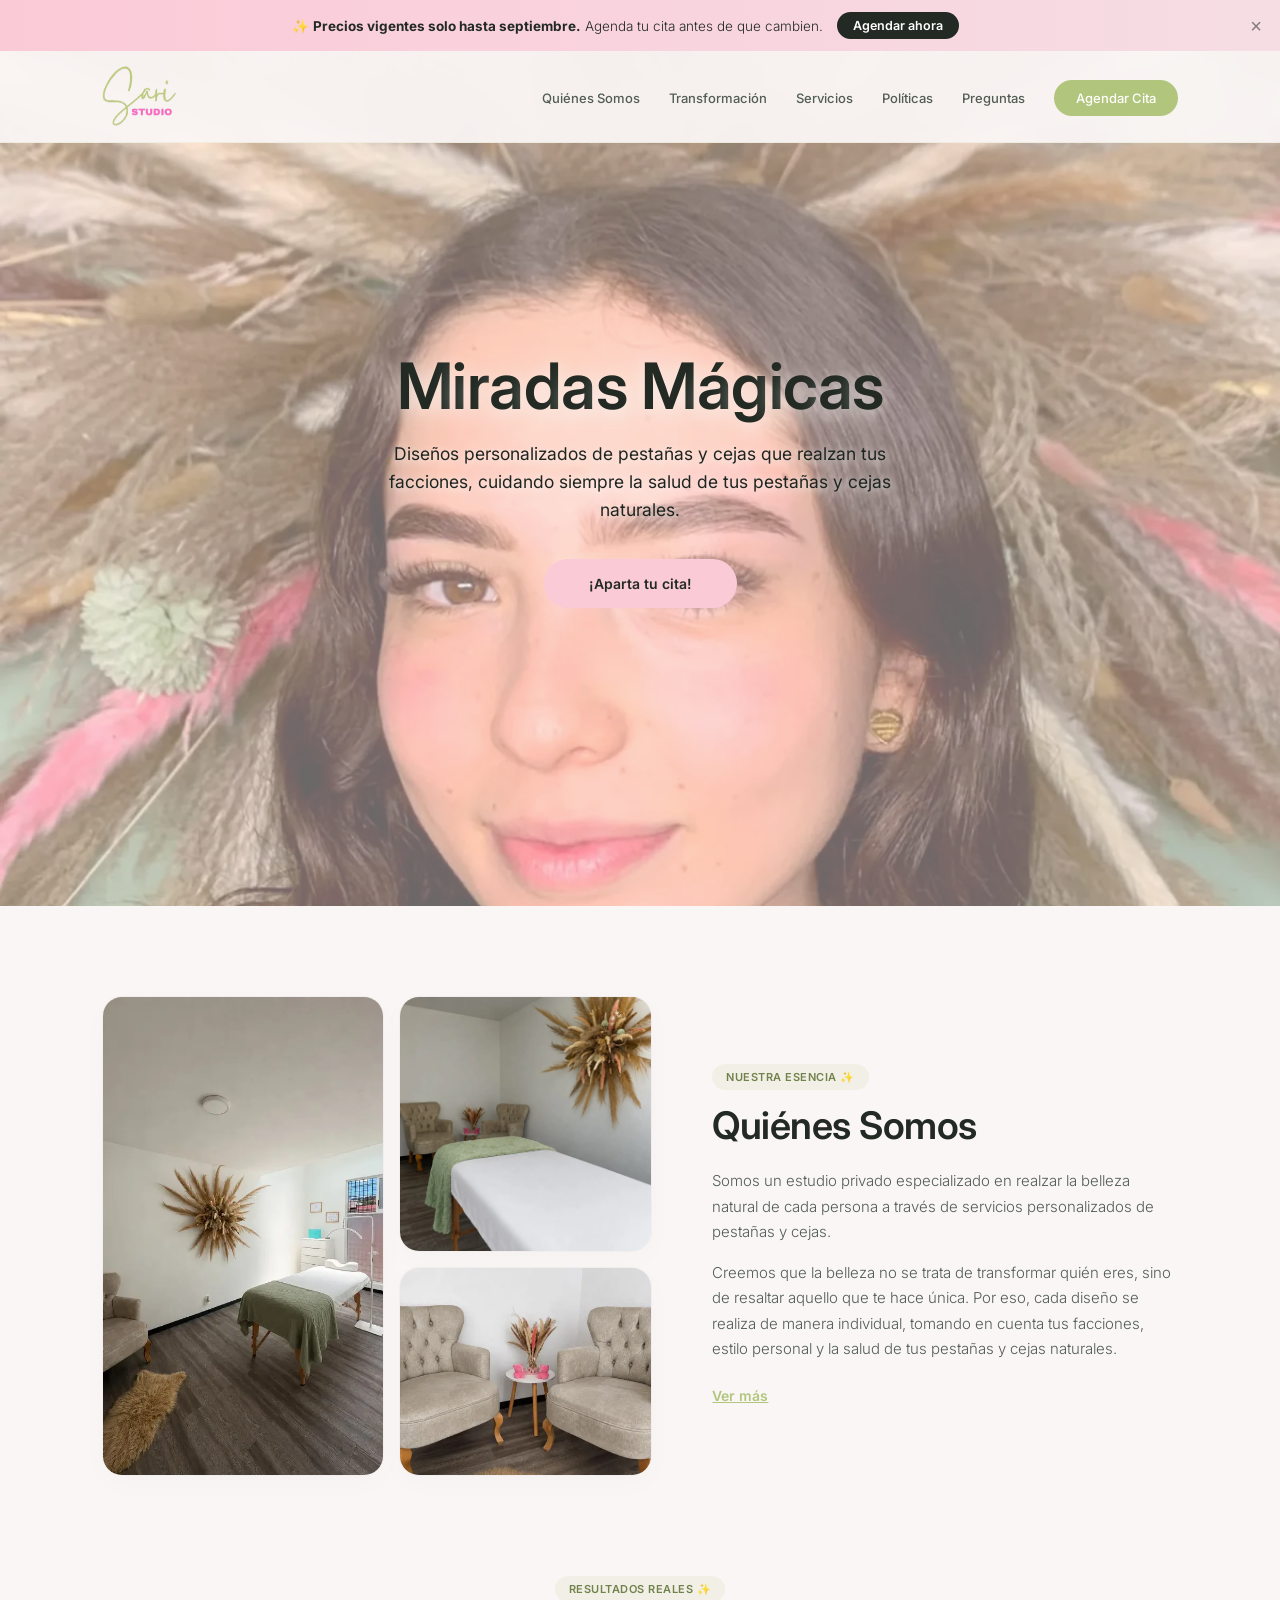
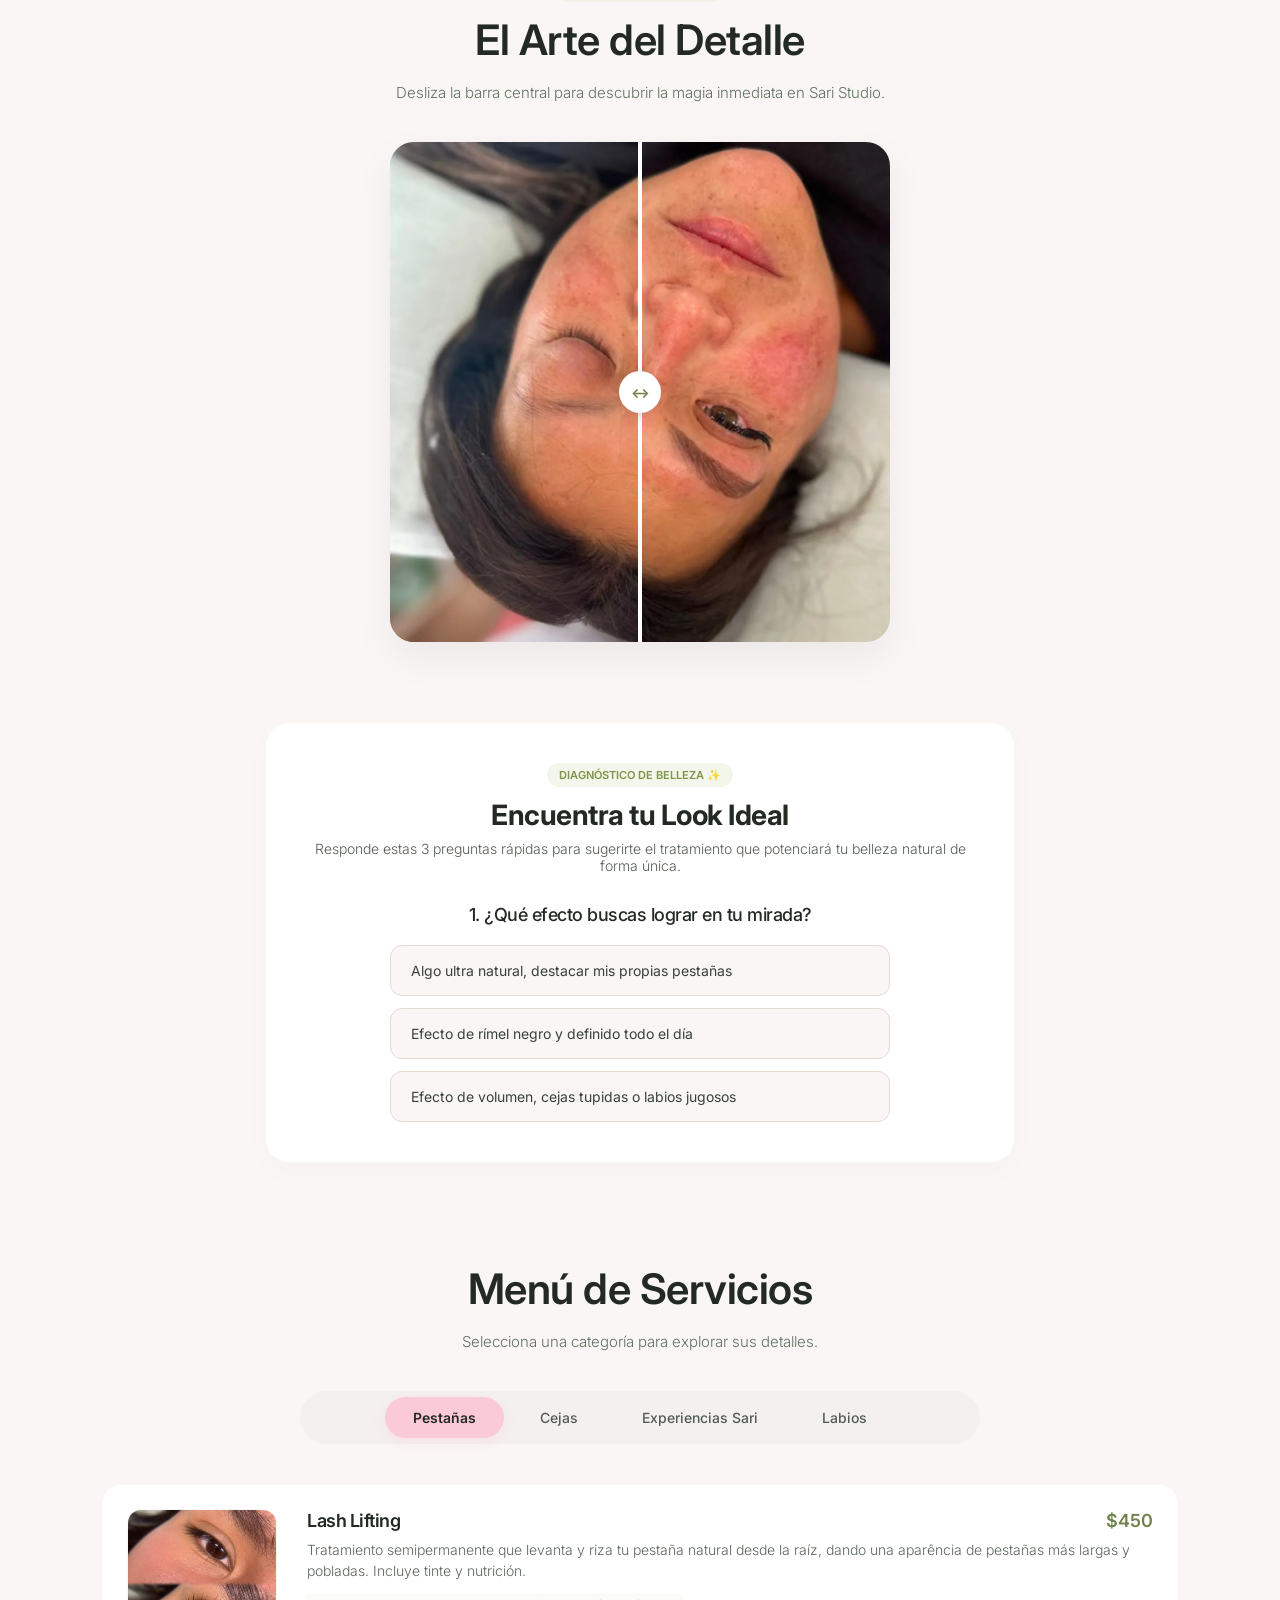
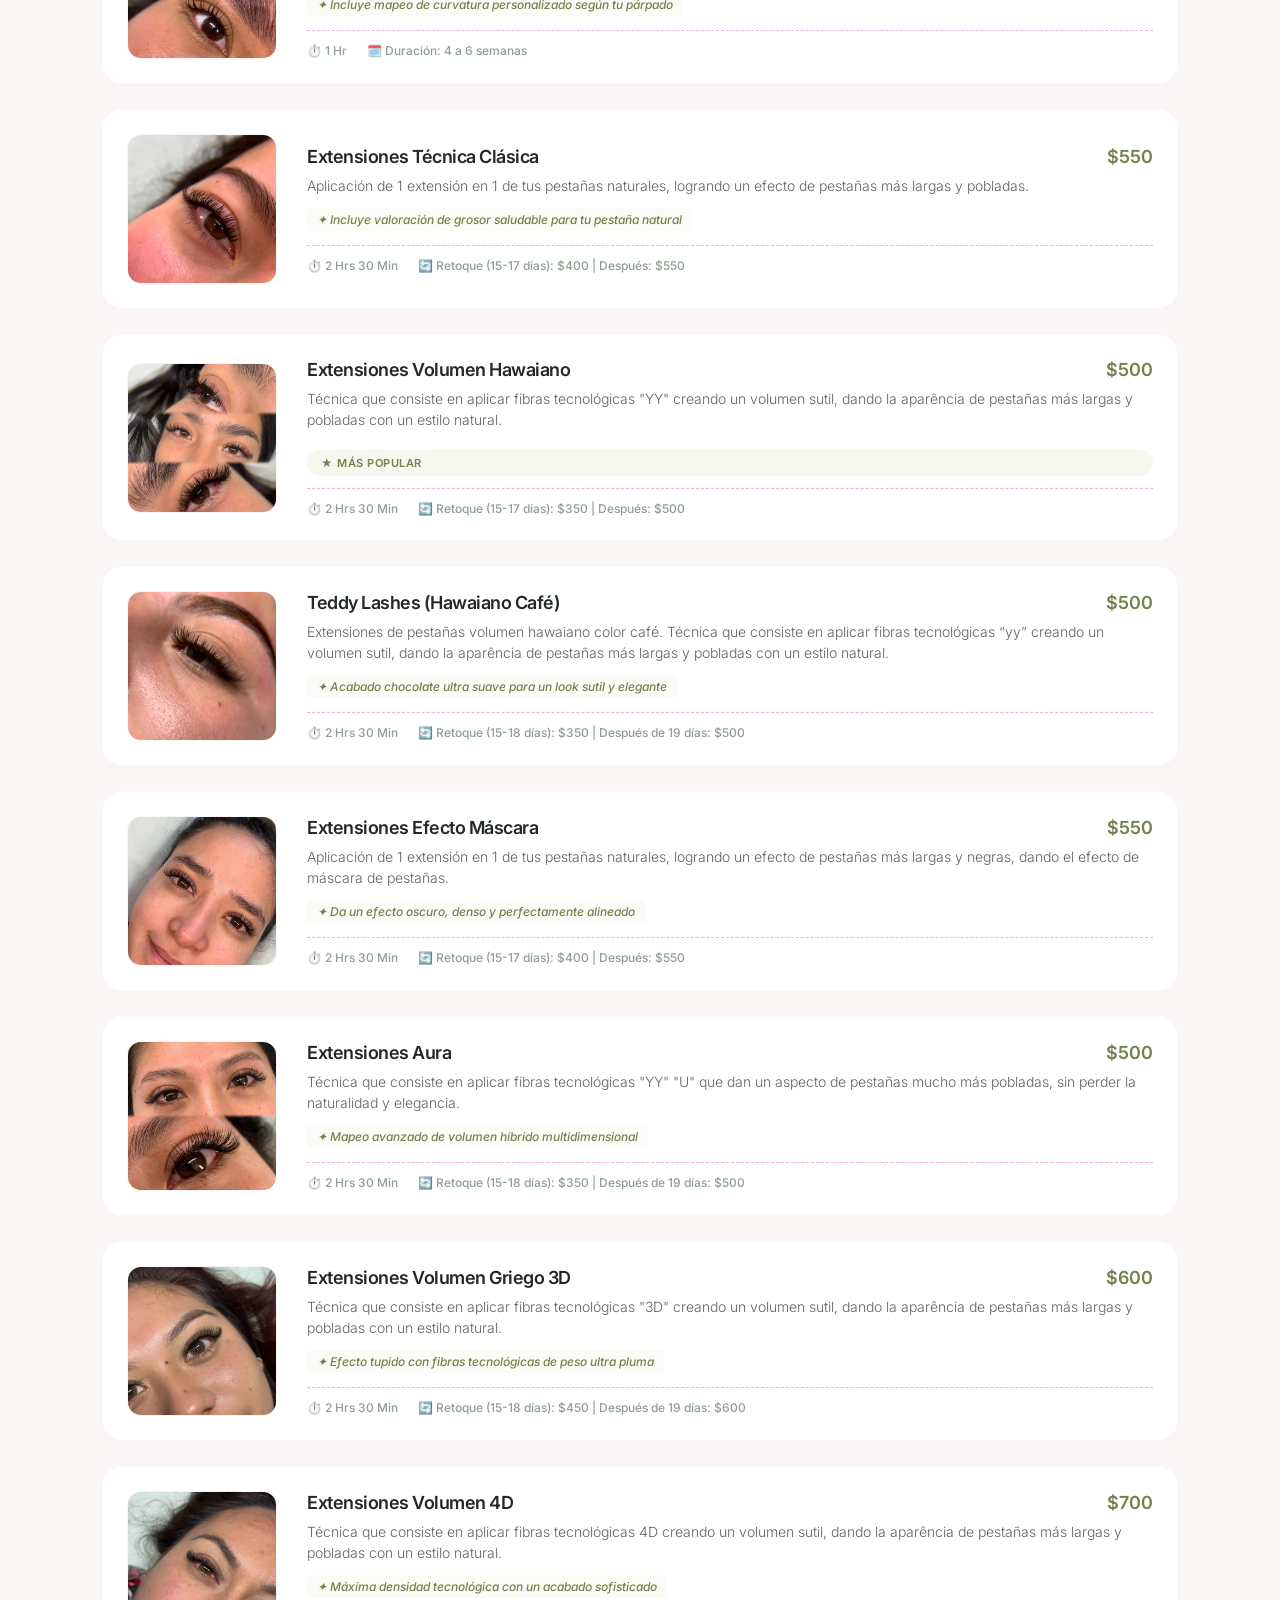
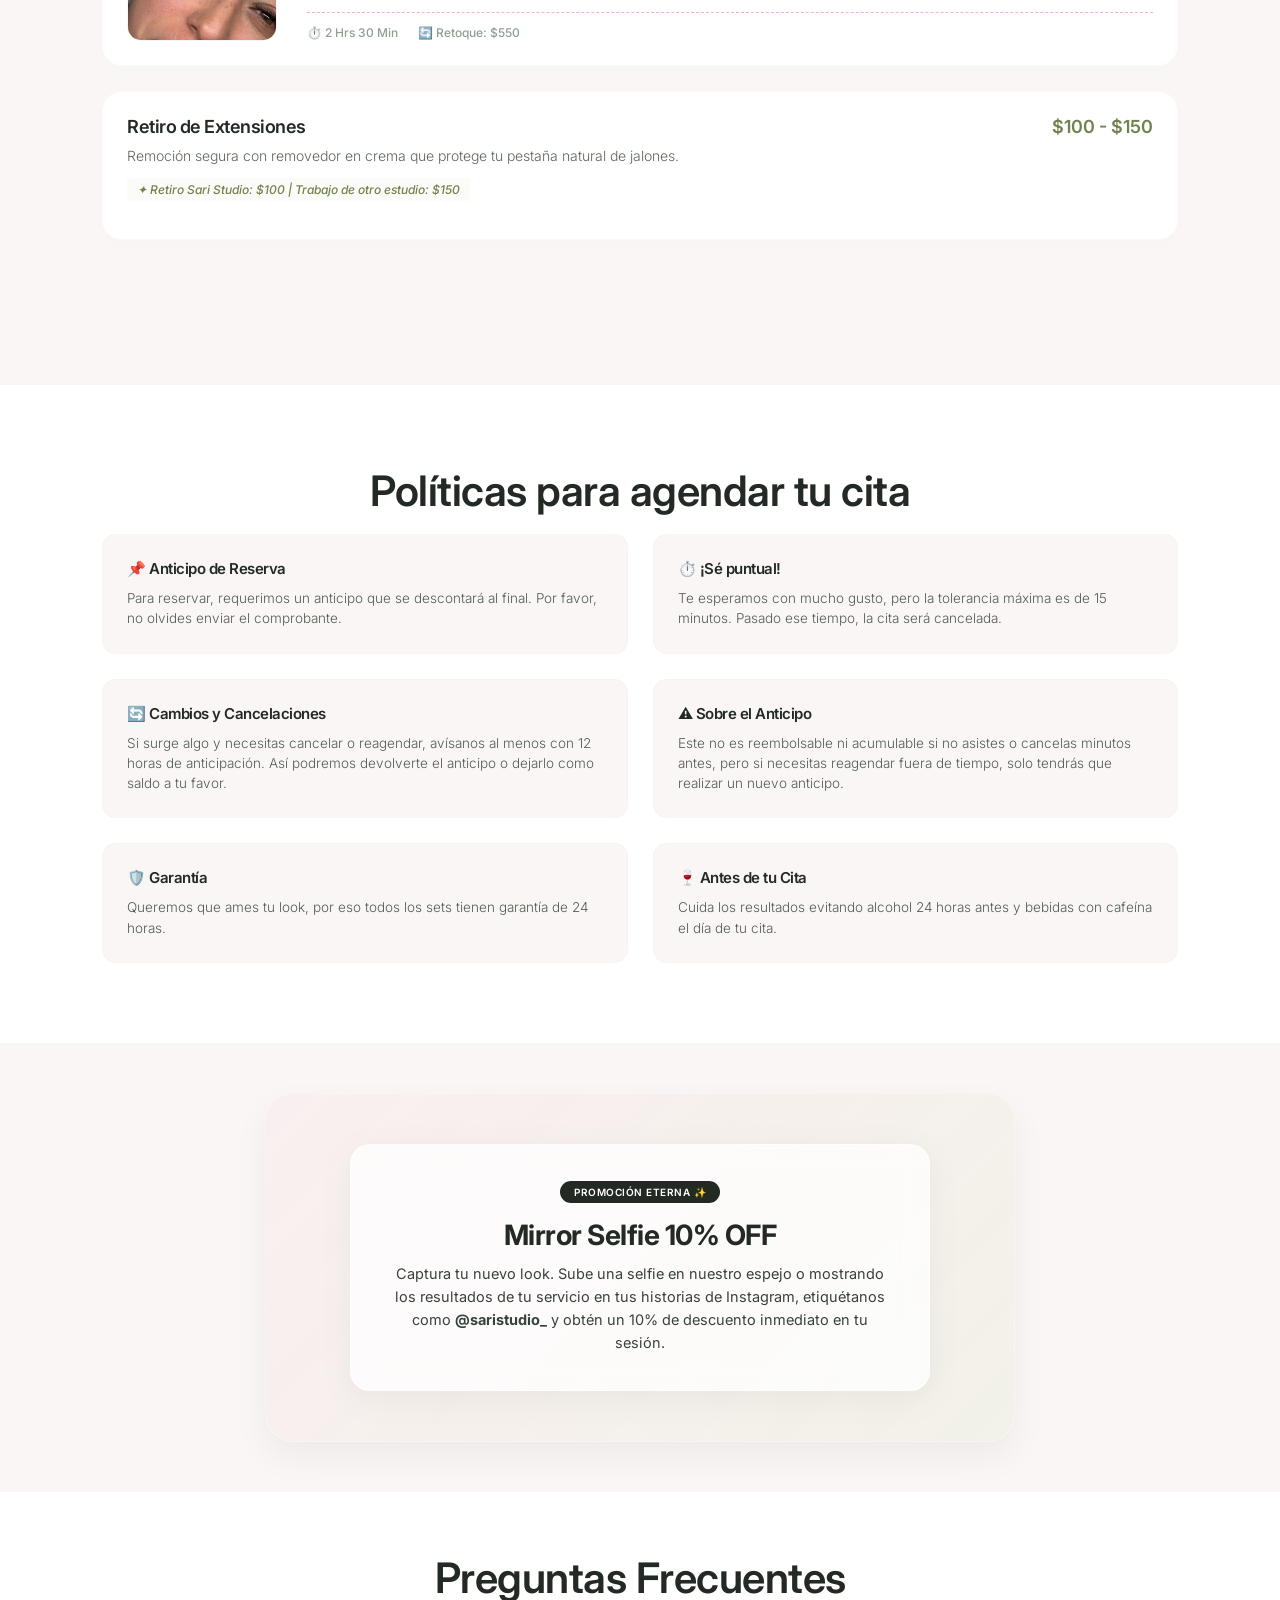
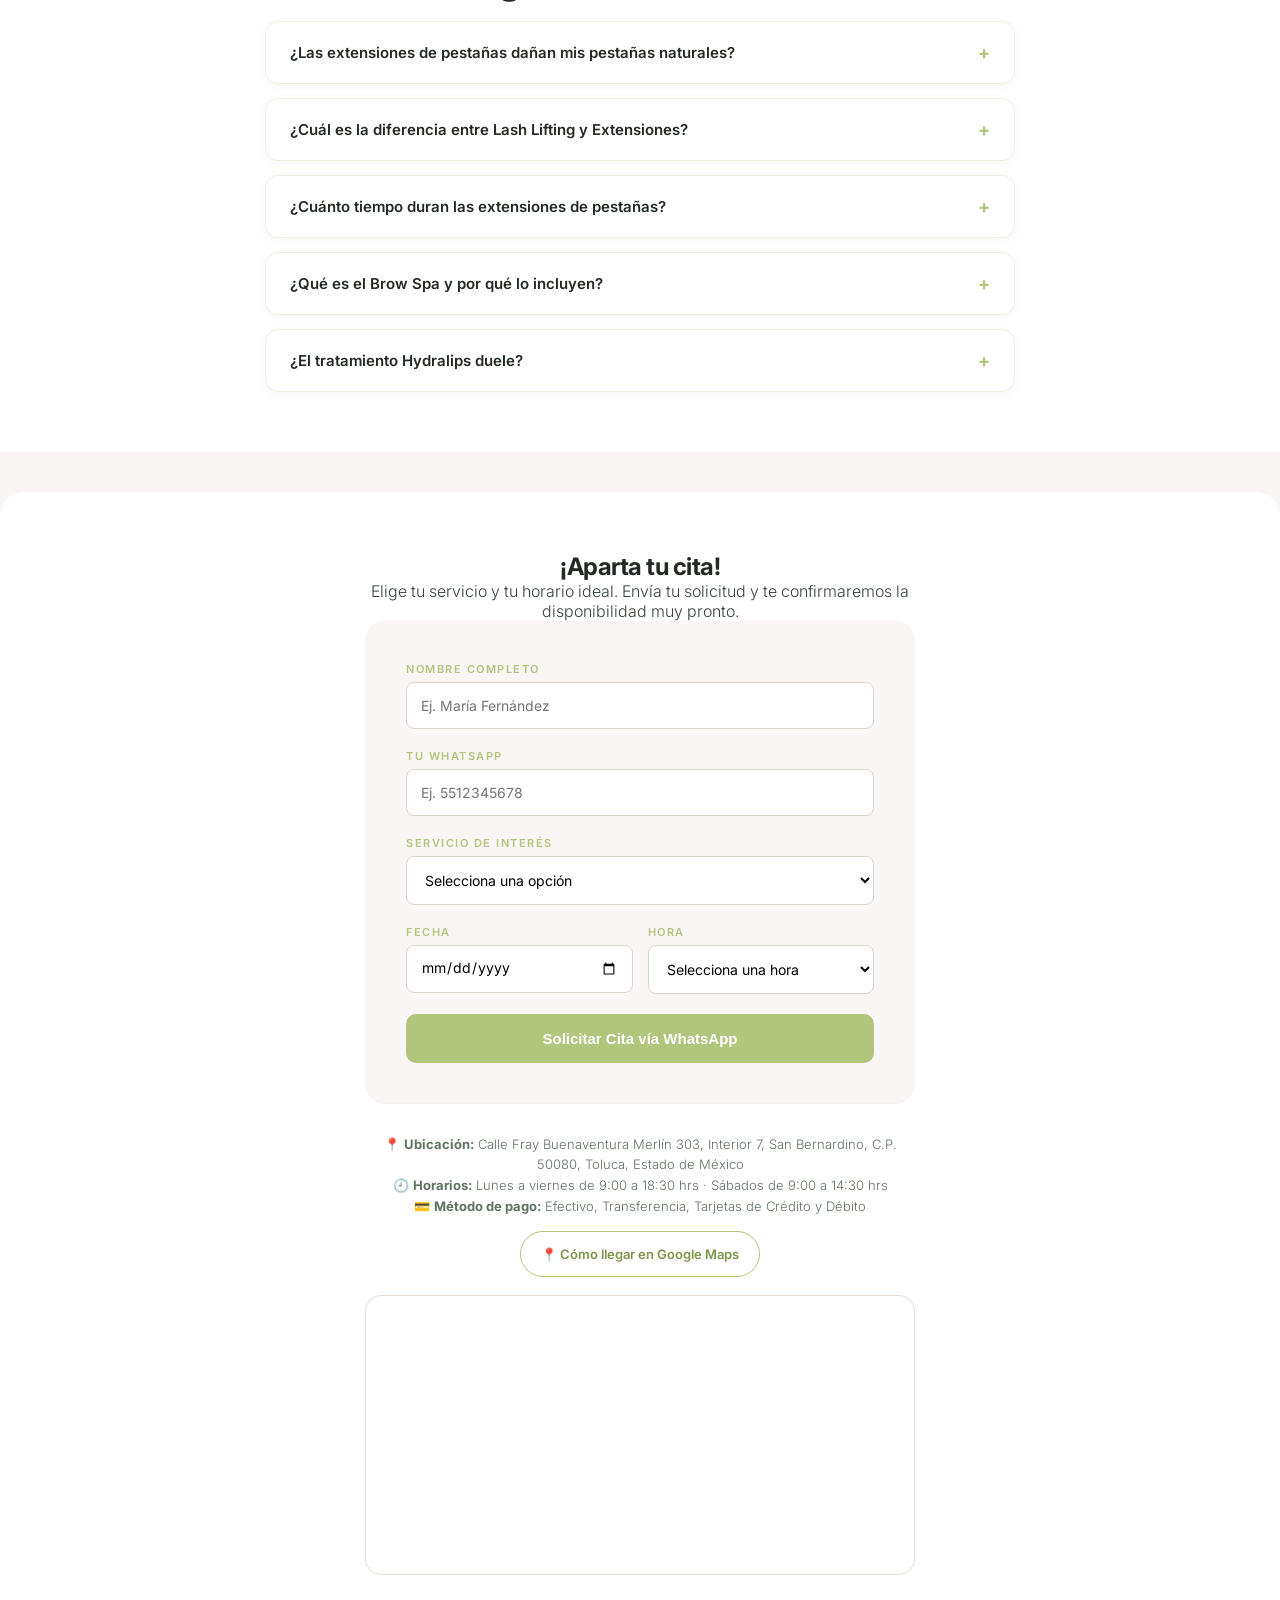
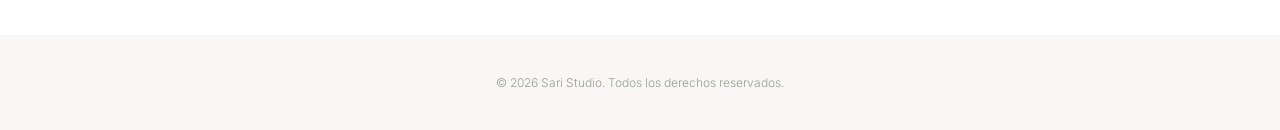
==== commit d30b292f: "Add files via upload" ====
--- a/index.html
+++ b/index.html
@@ -5,10 +5,10 @@
     <meta name="viewport" content="width=device-width, initial-scale=1.0">
     <!-- Meta descripción oculta para los resultados de búsqueda de Google -->
     <meta name="description" content="Sari Studio es un estudio privado especializado en diseño de cejas y aplicación de pestañas (lashista) en Toluca, Metepec y alrededores. Reserva tu cita.">
-
+    
     <!-- Título optimizado que aparece en la pestaña del navegador -->
     <title>Sari Studio | Lashista, Pestañas y Cejas en Toluca y Metepec</title>
-
+    
     <link rel="icon" type="image/png" href="logo_ss.png">
     <link rel="preconnect" href="https://fonts.googleapis.com">
     <link rel="preconnect" href="https://fonts.gstatic.com" crossorigin>
@@ -88,7 +88,7 @@
     </div>
 
     <header>
-        <div class="logo"><img src="logo_ss.png" alt="Sari Studio Logo" class="logo-img" width="220" height="75"></div>
+        <div class="logo"><img src="logo_ss.png" alt="Sari Studio Logo" class="logo-img"></div>
         <nav>
             <a href="#quienes-somos">Quiénes Somos</a>
             <a href="#transformacion">Transformación</a>
@@ -100,8 +100,7 @@
     </header>
 
     <section class="hero">
-        <img src="hero.webp" alt="" class="hero-bg-unified" fetchpriority="high" width="1600" height="1067">
-        <div class="hero-overlay"></div>
+        <div class="hero-bg-unified"></div>
         <div class="hero-content">
             <h1 id="animar-titulo">Miradas Mágicas</h1>
             <p class="subtitulo">Diseños personalizados de pestañas y cejas que realzan tus facciones, cuidando siempre la salud de tus pestañas y cejas naturales.</p>
@@ -112,10 +111,10 @@
     <section id="quienes-somos" class="artist-section reveal">
         <div class="artist-container">
             <div class="studio-mosaic">
-                <div class="mosaic-main"><img src="camilla.webp" loading="lazy" decoding="async" alt="Sari Studio Camilla" width="550" height="480"></div>
+                <div class="mosaic-main"><img src="camilla.webp" loading="lazy" decoding="async" alt="Sari Studio Camilla"></div>
                 <div class="mosaic-side">
-                    <img src="sillon.webp" loading="lazy" decoding="async" alt="Sari Studio Recepción" width="500" height="264">
-                    <img src="almohada.webp" loading="lazy" decoding="async" alt="Sari Studio Detalles" width="500" height="216">
+                    <img src="sillon.webp" loading="lazy" decoding="async" alt="Sari Studio Recepción">
+                    <img src="almohada.webp" loading="lazy" decoding="async" alt="Sari Studio Detalles">
                 </div>
             </div>
             <div class="artist-text">
@@ -200,72 +199,72 @@
 
             <div id="tab-pestanas" class="tab-content active-content">
                 <div class="servicio-card">
-                    <img src="5.webp" loading="lazy" decoding="async" class="servicio-img" alt="Lash Lifting" width="150" height="150">
-                    <div class="servicio-info-block">
-                        <div class="servicio-cabecera"><h3>Lash Lifting</h3><span class="precio">$450</span></div>
+                    <img src="5.webp" loading="lazy" decoding="async" class="servicio-img" alt="Lash Lifting">
+                    <div class="servicio-info-block">
+                        <div class="servicio-cabecera"><h4>Lash Lifting</h4><span class="precio">$450</span></div>
                         <p class="servicio-desc">Tratamiento semipermanente que levanta y riza tu pestaña natural desde la raíz, dando una aparência de pestañas más largas y pobladas. Incluye tinte y nutrición.</p>
                         <span class="micro-copy">✦ Incluye mapeo de curvatura personalizado según tu párpado</span>
                         <div class="servicio-detalles"><span>⏱️ 1 Hr</span><span>🗓️ Duración: 4 a 6 semanas</span></div>
                     </div>
                 </div>
                 <div class="servicio-card">
-                    <img src="1.webp" loading="lazy" decoding="async" class="servicio-img" alt="Extensiones Clásicas" width="150" height="150">
-                    <div class="servicio-info-block">
-                        <div class="servicio-cabecera"><h3>Extensiones Técnica Clásica</h3><span class="precio">$550</span></div>
+                    <img src="1.webp" loading="lazy" decoding="async" class="servicio-img" alt="Extensiones Clásicas">
+                    <div class="servicio-info-block">
+                        <div class="servicio-cabecera"><h4>Extensiones Técnica Clásica</h4><span class="precio">$550</span></div>
                         <p class="servicio-desc">Aplicación de 1 extensión en 1 de tus pestañas naturales, logrando un efecto de pestañas más largas y pobladas.</p>
                         <span class="micro-copy">✦ Incluye valoración de grosor saludable para tu pestaña natural</span>
                         <div class="servicio-detalles"><span>⏱️ 2 Hrs 30 Min</span><span>🔄 Retoque (15-17 días): $400 | Después: $550</span></div>
                     </div>
                 </div>
                 <div class="servicio-card">
-                    <img src="3.webp" loading="lazy" decoding="async" class="servicio-img" alt="Extensiones Hawaianas" width="150" height="150">
-                    <div class="servicio-info-block">
-                        <div class="servicio-cabecera"><h3>Extensiones Volumen Hawaiano</h3><span class="precio">$500</span></div>
+                    <img src="3.webp" loading="lazy" decoding="async" class="servicio-img" alt="Extensiones Hawaianas">
+                    <div class="servicio-info-block">
+                        <div class="servicio-cabecera"><h4>Extensiones Volumen Hawaiano</h4><span class="precio">$500</span></div>
                         <p class="servicio-desc">Técnica que consiste en aplicar fibras tecnológicas "YY" creando un volumen sutil, dando la aparência de pestañas más largas y pobladas con un estilo natural.</p>
                         <span class="magic-badge" style="margin-top: 8px; font-size: 11px;">★ Más Popular</span>
                         <div class="servicio-detalles"><span>⏱️ 2 Hrs 30 Min</span><span>🔄 Retoque (15-17 días): $350 | Después: $500</span></div>
                     </div>
                 </div>
                 <div class="servicio-card">
-                    <img src="4.webp" loading="lazy" decoding="async" class="servicio-img" alt="Teddy Lashes" width="150" height="150">
-                    <div class="servicio-info-block">
-                        <div class="servicio-cabecera"><h3>Teddy Lashes (Hawaiano Café)</h3><span class="precio">$500</span></div>
+                    <img src="4.webp" loading="lazy" decoding="async" class="servicio-img" alt="Teddy Lashes">
+                    <div class="servicio-info-block">
+                        <div class="servicio-cabecera"><h4>Teddy Lashes (Hawaiano Café)</h4><span class="precio">$500</span></div>
                         <p class="servicio-desc">Extensiones de pestañas volumen hawaiano color café. Técnica que consiste en aplicar fibras tecnológicas “yy” creando un volumen sutil, dando la aparência de pestañas más largas y pobladas con un estilo natural.</p>
                         <span class="micro-copy">✦ Acabado chocolate ultra suave para un look sutil y elegante</span>
                         <div class="servicio-detalles"><span>⏱️ 2 Hrs 30 Min</span><span>🔄 Retoque (15-18 días): $350 | Después de 19 días: $500</span></div>
                     </div>
                 </div>
                 <div class="servicio-card">
-                    <img src="11.webp" loading="lazy" decoding="async" class="servicio-img" alt="Efecto Máscara" width="150" height="150">
-                    <div class="servicio-info-block">
-                        <div class="servicio-cabecera"><h3>Extensiones Efecto Máscara</h3><span class="precio">$550</span></div>
+                    <img src="11.webp" loading="lazy" decoding="async" class="servicio-img" alt="Efecto Máscara">
+                    <div class="servicio-info-block">
+                        <div class="servicio-cabecera"><h4>Extensiones Efecto Máscara</h4><span class="precio">$550</span></div>
                         <p class="servicio-desc">Aplicación de 1 extensión en 1 de tus pestañas naturales, logrando un efecto de pestañas más largas y negras, dando el efecto de máscara de pestañas.</p>
                         <span class="micro-copy">✦ Da un efecto oscuro, denso y perfectamente alineado</span>
                         <div class="servicio-detalles"><span>⏱️ 2 Hrs 30 Min</span><span>🔄 Retoque (15-17 días): $400 | Después: $550</span></div>
                     </div>
                 </div>
                 <div class="servicio-card">
-                    <img src="2.webp" loading="lazy" decoding="async" class="servicio-img" alt="Extensiones Aura" width="150" height="150">
-                    <div class="servicio-info-block">
-                        <div class="servicio-cabecera"><h3>Extensiones Aura</h3><span class="precio">$500</span></div>
+                    <img src="2.webp" loading="lazy" decoding="async" class="servicio-img" alt="Extensiones Aura">
+                    <div class="servicio-info-block">
+                        <div class="servicio-cabecera"><h4>Extensiones Aura</h4><span class="precio">$500</span></div>
                         <p class="servicio-desc">Técnica que consiste en aplicar fibras tecnológicas "YY" "U" que dan un aspecto de pestañas mucho más pobladas, sin perder la naturalidad y elegancia.</p>
                         <span class="micro-copy">✦ Mapeo avanzado de volumen híbrido multidimensional</span>
                         <div class="servicio-detalles"><span>⏱️ 2 Hrs 30 Min</span><span>🔄 Retoque (15-18 días): $350 | Después de 19 días: $500</span></div>
                     </div>
                 </div>
                 <div class="servicio-card">
-                    <img src="14.webp" loading="lazy" decoding="async" class="servicio-img" alt="Extensiones Volumen Griego 3D" width="150" height="150">
-                    <div class="servicio-info-block">
-                        <div class="servicio-cabecera"><h3>Extensiones Volumen Griego 3D</h3><span class="precio">$600</span></div>
+                    <img src="14.webp" loading="lazy" decoding="async" class="servicio-img" alt="Extensiones Volumen Griego 3D">
+                    <div class="servicio-info-block">
+                        <div class="servicio-cabecera"><h4>Extensiones Volumen Griego 3D</h4><span class="precio">$600</span></div>
                         <p class="servicio-desc">Técnica que consiste en aplicar fibras tecnológicas "3D" creando un volumen sutil, dando la aparência de pestañas más largas y pobladas con un estilo natural.</p>
                         <span class="micro-copy">✦ Efecto tupido con fibras tecnológicas de peso ultra pluma</span>
                         <div class="servicio-detalles"><span>⏱️ 2 Hrs 30 Min</span><span>🔄 Retoque (15-18 días): $450 | Después de 19 días: $600</span></div>
                     </div>
                 </div>
                 <div class="servicio-card">
-                    <img src="15.webp" loading="lazy" decoding="async" class="servicio-img" alt="Extensiones Volumen 4D" width="150" height="150">
-                    <div class="servicio-info-block">
-                        <div class="servicio-cabecera"><h3>Extensiones Volumen 4D</h3><span class="precio">$700</span></div>
+                    <img src="15.webp" loading="lazy" decoding="async" class="servicio-img" alt="Extensiones Volumen 4D">
+                    <div class="servicio-info-block">
+                        <div class="servicio-cabecera"><h4>Extensiones Volumen 4D</h4><span class="precio">$700</span></div>
                         <p class="servicio-desc">Técnica que consiste en aplicar fibras tecnológicas 4D creando un volumen sutil, dando la aparência de pestañas más largas y pobladas con un estilo natural.</p>
                         <span class="micro-copy">✦ Máxima densidad tecnológica con un acabado sofisticado</span>
                         <div class="servicio-detalles"><span>⏱️ 2 Hrs 30 Min</span><span>🔄 Retoque: $550</span></div>
@@ -273,7 +272,7 @@
                 </div>
                 <div class="servicio-card">
                     <div class="servicio-info-block">
-                        <div class="servicio-cabecera"><h3>Retiro de Extensiones</h3><span class="precio">$100 - $150</span></div>
+                        <div class="servicio-cabecera"><h4>Retiro de Extensiones</h4><span class="precio">$100 - $150</span></div>
                         <p class="servicio-desc">Remoción segura con removedor en crema que protege tu pestaña natural de jalones.</p>
                         <span class="micro-copy">✦ Retiro Sari Studio: $100 | Trabajo de otro estudio: $150</span>
                     </div>
@@ -282,36 +281,36 @@
 
             <div id="tab-cejas" class="tab-content">
                 <div class="servicio-card">
-                    <img src="17.webp" loading="lazy" decoding="async" class="servicio-img" alt="Diseño de Cejas" width="150" height="150">
-                    <div class="servicio-info-block">
-                        <div class="servicio-cabecera"><h3>Diseño de Cejas</h3><span class="precio">$390</span></div>
+                    <img src="17.webp" loading="lazy" decoding="async" class="servicio-img" alt="Diseño de Cejas">
+                    <div class="servicio-info-block">
+                        <div class="servicio-cabecera"><h4>Diseño de Cejas</h4><span class="precio">$390</span></div>
                         <p class="servicio-desc">Diseño de cejas totalmente personalizado a tus facciones y gustos. Incluye epilación con cera y Brow Spa.</p>
                         <span class="micro-copy">✦ Incluye visajismo con calibrador para simetría perfecta</span>
                         <div class="servicio-detalles"><span>⏱️ 30 Min</span></div>
                     </div>
                 </div>
                 <div class="servicio-card">
-                    <img src="16.webp" loading="lazy" decoding="async" class="servicio-img" alt="Brow Lamination" width="150" height="150">
-                    <div class="servicio-info-block">
-                        <div class="servicio-cabecera"><h3>Brow Lamination</h3><span class="precio">$400</span></div>
+                    <img src="16.webp" loading="lazy" decoding="async" class="servicio-img" alt="Brow Lamination">
+                    <div class="servicio-info-block">
+                        <div class="servicio-cabecera"><h4>Brow Lamination</h4><span class="precio">$400</span></div>
                         <p class="servicio-desc">Tratamiento semipermanente que alinea y fija los vellos de la ceja en una dirección uniforme, logrando una aparência más definida, ordenada y con mayor volumen, sin necesidad de maquillaje. Incluye diseño personalizado, epilación con cera y Brow Spa.</p>
                         <span class="micro-copy">✦ Diseñado para domar vellos rebeldes y rellenar espacios visualmente</span>
                         <div class="servicio-detalles"><span>⏱️ 1 Hra</span><span>🗓️ Duración: 4 semanas</span></div>
                     </div>
                 </div>
                 <div class="servicio-card">
-                    <img src="9.webp" loading="lazy" decoding="async" class="servicio-img" alt="Cejas HD" width="150" height="150">
-                    <div class="servicio-info-block">
-                        <div class="servicio-cabecera"><h3>Cejas HD</h3><span class="precio">$450</span></div>
+                    <img src="9.webp" loading="lazy" decoding="async" class="servicio-img" alt="Cejas HD">
+                    <div class="servicio-info-block">
+                        <div class="servicio-cabecera"><h4>Cejas HD</h4><span class="precio">$450</span></div>
                         <p class="servicio-desc">Aplicación de henna con diseño personalizado, epilación con cera y Brow Spa.</p>
                         <span class="micro-copy">✦ Sombreado de efecto polvo con Henna orgánica premium</span>
                         <div class="servicio-detalles"><span>⏱️ 1 Hra</span><span>🗓️ Duración: 2 a 3 semanas</span></div>
                     </div>
                 </div>
                 <div class="servicio-card">
-                    <img src="18.webp" loading="lazy" decoding="async" class="servicio-img" alt="Cejas 4K" width="150" height="150">
-                    <div class="servicio-info-block">
-                        <div class="servicio-cabecera"><h3>Cejas 4K</h3><span class="precio">$500</span></div>
+                    <img src="18.webp" loading="lazy" decoding="async" class="servicio-img" alt="Cejas 4K">
+                    <div class="servicio-info-block">
+                        <div class="servicio-cabecera"><h4>Cejas 4K</h4><span class="precio">$500</span></div>
                         <p class="servicio-desc">Brow Lamination, aplicación de henna, diseño personalizado, epilación con cera y Brow Spa.</p>
                         <span class="micro-copy">✦ El servicio premium absoluto para una ceja imponente y con volumen</span>
                         <div class="servicio-detalles"><span>⏱️ 1 Hra 30 Min</span><span>🗓️ Duración: 4 semanas</span></div>
@@ -321,36 +320,36 @@
 
             <div id="tab-experiencias" class="tab-content">
                 <div class="servicio-card combo-highlight">
-                    <img src="8.webp" loading="lazy" decoding="async" class="servicio-img" alt="Ritual Magic" width="150" height="150">
-                    <div class="servicio-info-block">
-                        <div class="servicio-cabecera"><h3>Ritual Magic</h3><span class="precio">$700</span></div>
+                    <img src="8.webp" loading="lazy" decoding="async" class="servicio-img" alt="Ritual Magic">
+                    <div class="servicio-info-block">
+                        <div class="servicio-cabecera"><h4>Ritual Magic</h4><span class="precio">$700</span></div>
                         <p class="servicio-desc">Lash lifting + Brow lamination aplicados en simultáneo. La fusión ideal para transformar tu rostro de forma inmediata.</p>
                         <span class="micro-copy">✦ Optimiza tu tiempo con dos tratamientos de alta gama a la vez</span>
                         <div class="servicio-detalles"><span>⏱️ 2 Hrs</span><span>🗓️ Duración: 4 a 6 semanas</span></div>
                     </div>
                 </div>
                 <div class="servicio-card combo-highlight">
-                    <img src="19.webp" loading="lazy" decoding="async" class="servicio-img" alt="Ritual Fairy" width="150" height="150">
-                    <div class="servicio-info-block">
-                        <div class="servicio-cabecera"><h3>Ritual Fairy</h3><span class="precio">$750</span></div>
+                    <img src="19.webp" loading="lazy" decoding="async" class="servicio-img" alt="Ritual Fairy">
+                    <div class="servicio-info-block">
+                        <div class="servicio-cabecera"><h4>Ritual Fairy</h4><span class="precio">$750</span></div>
                         <p class="servicio-desc">Lash lifting + Cejas HD aplicados en sesión simultánea. Potencia tus pestañas propias y dale un marco de color sombreado a tus cejas.</p>
                         <span class="micro-copy">✦ Envuelve tus facciones en un aura de frescura</span>
                         <div class="servicio-detalles"><span>⏱️ 1 Hra 30 Min</span><span>🗓️ Lifting: 4-6 sem | Cejas HD: 2-3 sem</span></div>
                     </div>
                 </div>
                 <div class="servicio-card combo-highlight">
-                    <img src="20.webp" loading="lazy" decoding="async" class="servicio-img" alt="Ritual Star" width="150" height="150">
-                    <div class="servicio-info-block">
-                        <div class="servicio-cabecera"><h3>Ritual Star</h3><span class="precio">$690</span></div>
+                    <img src="20.webp" loading="lazy" decoding="async" class="servicio-img" alt="Ritual Star">
+                    <div class="servicio-info-block">
+                        <div class="servicio-cabecera"><h4>Ritual Star</h4><span class="precio">$690</span></div>
                         <p class="servicio-desc">Lash lifting + Diseño de ceja personalizado con epilación y Brow Spa en simultáneo.</p>
                         <span class="micro-copy">✦ Limpieza y realce básico con acabado editorial elegante</span>
                         <div class="servicio-detalles"><span>⏱️ 1 Hra 30 Min</span><span>🗓️ Duración Lifting: 4 a 6 semanas</span></div>
                     </div>
                 </div>
                 <div class="servicio-card combo-highlight">
-                    <img src="21.webp" loading="lazy" decoding="async" class="servicio-img" alt="Ritual Sparkles" width="150" height="150">
-                    <div class="servicio-info-block">
-                        <div class="servicio-cabecera"><h3>Ritual Sparkles</h3><span class="precio">$800</span></div>
+                    <img src="21.webp" loading="lazy" decoding="async" class="servicio-img" alt="Ritual Sparkles">
+                    <div class="servicio-info-block">
+                        <div class="servicio-cabecera"><h4>Ritual Sparkles</h4><span class="precio">$800</span></div>
                         <p class="servicio-desc">Lash lifting + Tratamiento de Cejas 4K completos en aplicación simultánea profesional.</p>
                         <span class="micro-copy">✦ El paquete de transformación integral más cotizado del studio</span>
                         <div class="servicio-detalles"><span>⏱️ 1 Hra 50 Min</span><span>🗓️ Lifting: 4-6 sem | Cejas 4K: 3-5 sem</span></div>
@@ -360,9 +359,9 @@
 
             <div id="tab-labios" class="tab-content">
                 <div class="servicio-card">
-                    <img src="13.webp" loading="lazy" decoding="async" class="servicio-img" alt="Hydralips con Dermapen" width="150" height="150">
-                    <div class="servicio-info-block">
-                        <div class="servicio-cabecera"><h3>Hydralips con Dermapen</h3><span class="precio">$600</span></div>
+                    <img src="13.webp" loading="lazy" decoding="async" class="servicio-img" alt="Hydralips con Dermapen">
+                    <div class="servicio-info-block">
+                        <div class="servicio-cabecera"><h4>Hydralips con Dermapen</h4><span class="precio">$600</span></div>
                         <p class="servicio-desc">Tratamiento estético no invasivo que mejora la hidratación, textura y aparência de los labios. Utiliza microagujas para infundir ácido hialurónico en capas superficiales, estimulando colágeno. Ideal para labios agrietados o secos.</p>
                         <span class="micro-copy">✦ Aporta un volumen natural sutil por hidratación extrema, sin rellenos médicos</span>
                     </div>
@@ -375,12 +374,12 @@
         <div class="contenedor-chico">
             <h2 class="titulo-seccion reveal">Políticas para agendar tu cita</h2>
             <div class="politicas-grid reveal">
-                <div class="politica-item"><h3>📌 Anticipo de Reserva</h3><p>Para reservar, requerimos un anticipo que se descontará al final. Por favor, no olvides enviar el comprobante.</p></div>
-                <div class="politica-item"><h3>⏱️ ¡Sé puntual!</h3><p>Te esperamos con mucho gusto, pero la tolerancia máxima es de 15 minutos. Pasado ese tiempo, la cita será cancelada.</p></div>
-                <div class="politica-item"><h3>🔄 Cambios y Cancelaciones</h3><p>Si surge algo y necesitas cancelar o reagendar, avísanos al menos con 12 horas de anticipación. Así podremos devolverte el anticipo o dejarlo como saldo a tu favor.</p></div>
-                <div class="politica-item"><h3>⚠️ Sobre el Anticipo</h3><p>Este no es reembolsable ni acumulable si no asistes o cancelas minutos antes, pero si necesitas reagendar fuera de tiempo, solo tendrás que realizar un nuevo anticipo.</p></div>
-                <div class="politica-item"><h3>🛡️ Garantía</h3><p>Queremos que ames tu look, por eso todos los sets tienen garantía de 24 horas.</p></div>
-                <div class="politica-item"><h3>🍷 Antes de tu Cita</h3><p>Cuida los resultados evitando alcohol 24 horas antes y bebidas con cafeína el día de tu cita.</p></div>
+                <div class="politica-item"><h5>📌 Anticipo de Reserva</h5><p>Para reservar, requerimos un anticipo que se descontará al final. Por favor, no olvides enviar el comprobante.</p></div>
+                <div class="politica-item"><h5>⏱️ ¡Sé puntual!</h5><p>Te esperamos con mucho gusto, pero la tolerancia máxima es de 15 minutos. Pasado ese tiempo, la cita será cancelada.</p></div>
+                <div class="politica-item"><h5>🔄 Cambios y Cancelaciones</h5><p>Si surge algo y necesitas cancelar o reagendar, avísanos al menos con 12 horas de anticipación. Así podremos devolverte el anticipo o dejarlo como saldo a tu favor.</p></div>
+                <div class="politica-item"><h5>⚠️ Sobre el Anticipo</h5><p>Este no es reembolsable ni acumulable si no asistes o cancelas minutos antes, pero si necesitas reagendar fuera de tiempo, solo tendrás que realizar un nuevo anticipo.</p></div>
+                <div class="politica-item"><h5>🛡️ Garantía</h5><p>Queremos que ames tu look, por eso todos los sets tienen garantía de 24 horas.</p></div>
+                <div class="politica-item"><h5>🍷 Antes de tu Cita</h5><p>Cuida los resultados evitando alcohol 24 horas antes y bebidas con cafeína el día de tu cita.</p></div>
             </div>
         </div>
     </section>
--- a/style.css
+++ b/style.css
@@ -8,8 +8,8 @@
 }
 
 body {
-    background-color: #faf6f5;
-    color: #38423a;
+    background-color: #faf6f5; 
+    color: #38423a; 
     font-family: 'Inter', sans-serif;
     font-weight: 300;
     overflow-x: hidden;
@@ -98,7 +98,7 @@
     display: flex;
     justify-content: space-between;
     align-items: center;
-    padding: 8px 8%;
+    padding: 8px 8%; 
     background-color: rgba(250, 246, 245, 0.95);
     backdrop-filter: blur(20px);
     -webkit-backdrop-filter: blur(20px);
@@ -120,7 +120,7 @@
 
 nav a:hover { color: #b1c57c; }
 .btn-nav {
-    background-color: #b1c57c;
+    background-color: #b1c57c; 
     color: #ffffff !important;
     padding: 10px 22px;
     border-radius: 25px;
@@ -128,7 +128,7 @@
 
 /* --- HERO PREMIUM --- */
 .hero {
-    height: 95vh;
+    height: 95vh; 
     display: flex;
     align-items: center;
     justify-content: center;
@@ -139,22 +139,21 @@
     background-color: #faf6f5;
 }
 
-/* El fondo del Hero es un <img> real (no CSS background-image) a propósito:
-   así Lighthouse/Chrome puede identificarlo como el elemento LCP y medirlo
-   correctamente. object-fit lo hace comportarse visualmente igual que un
-   background-image: cover. */
 .hero-bg-unified {
     position: absolute;
     top: 0;
     left: 0;
     width: 100%;
     height: 100%;
-    object-fit: cover;
-    object-position: center 30%;
+    background-image: url('hero.webp');
+    background-size: cover;
+    background-position: center 30%; 
+    background-repeat: no-repeat;
     z-index: 1;
 }
 
-.hero-overlay {
+.hero-bg-unified::after {
+    content: '';
     position: absolute;
     top: 0;
     left: 0;
@@ -164,19 +163,19 @@
     z-index: 2;
 }
 
-.hero-content {
-    display: flex;
-    flex-direction: column;
-    align-items: center;
+.hero-content { 
+    display: flex; 
+    flex-direction: column; 
+    align-items: center; 
     position: relative;
-    z-index: 10;
-}
-
-.hero-content h1 {
-    font-size: 64px;
-    font-weight: 600;
-    line-height: 1.15;
-    margin-bottom: 18px;
+    z-index: 10; 
+}
+
+.hero-content h1 { 
+    font-size: 64px; 
+    font-weight: 600; 
+    line-height: 1.15; 
+    margin-bottom: 18px; 
     color: #222a23;
     text-shadow: 0 4px 20px rgba(250, 246, 245, 0.9);
     display: inline-block;
@@ -185,7 +184,7 @@
 .hero-content h1 span {
     display: inline-block;
     opacity: 0;
-    transform: translateY(20px);
+    transform: translateY(20px); 
     animation: brotarLetra 0.65s cubic-bezier(0.175, 0.885, 0.32, 1.275) forwards;
 }
 
@@ -213,7 +212,7 @@
 .btn-principal {
     display: inline-block;
     padding: 16px 45px;
-    background-color: #fbcad7;
+    background-color: #fbcad7; 
     color: #222a23;
     text-decoration: none;
     border-radius: 30px;
@@ -230,7 +229,7 @@
 
 .magic-badge {
     background-color: rgba(177, 197, 124, 0.12);
-    color: #6d7c49;
+    color: #72824d;
     font-size: 11px;
     font-weight: 600;
     padding: 6px 14px;
@@ -283,8 +282,8 @@
     box-shadow: 0 8px 30px rgba(0,0,0,0.02);
 }
 
-.mosaic-side img:nth-child(1) { height: 55%; }
-.mosaic-side img:nth-child(2) { height: 45%; }
+.mosaic-side img:nth-child(1) { height: 55%; } 
+.mosaic-side img:nth-child(2) { height: 45%; } 
 
 .artist-text { flex: 1; }
 .artist-text h2 { font-size: 38px; margin-bottom: 20px; font-weight: 600; }
@@ -300,7 +299,7 @@
 .btn-ver-mas {
     background: none;
     border: none;
-    color: #6a764a;
+    color: #b1c57c;
     font-weight: 600;
     font-size: 14px;
     padding: 4px 0;
@@ -309,34 +308,34 @@
     text-decoration: underline;
     font-family: 'Inter', sans-serif;
 }
-.btn-ver-mas:hover { color: #55622e; }
+.btn-ver-mas:hover { color: #94a862; }
 
 /* --- SIMULADOR ANTES/DESPUÉS CUADRADO PERFECTO --- */
-.transformacion-section {
-    padding: 60px 8% 40px;
-}
-
-.split-slider-container {
-    width: 100%;
-    max-width: 500px;
-    height: 500px;
-    margin: 30px auto 0;
-    position: relative;
-    border-radius: 24px;
-    overflow: hidden;
-    box-shadow: 0 15px 40px rgba(0,0,0,0.06);
-    cursor: ew-resize;
-    user-select: none;
-}
-
-.slider-img {
-    position: absolute;
-    top: 0;
-    left: 0;
-    width: 100%;
-    height: 100%;
-    background-size: cover;
-    background-position: center center;
+.transformacion-section { 
+    padding: 60px 8% 40px; 
+}
+
+.split-slider-container { 
+    width: 100%; 
+    max-width: 500px; 
+    height: 500px;    
+    margin: 30px auto 0; 
+    position: relative; 
+    border-radius: 24px; 
+    overflow: hidden; 
+    box-shadow: 0 15px 40px rgba(0,0,0,0.06); 
+    cursor: ew-resize; 
+    user-select: none; 
+}
+
+.slider-img { 
+    position: absolute; 
+    top: 0; 
+    left: 0; 
+    width: 100%; 
+    height: 100%; 
+    background-size: cover; 
+    background-position: center center; 
 }
 
 .img-after {
@@ -344,40 +343,40 @@
     background-image: url('despues.webp');
 }
 
-.img-before {
+.img-before { 
     z-index: 2;
     background-image: url('antes.webp');
-    clip-path: inset(0 50% 0 0);
+    clip-path: inset(0 50% 0 0); 
     -webkit-clip-path: inset(0 50% 0 0);
 }
 
-.slider-handle {
-    position: absolute;
-    top: 0;
-    left: 50%;
-    width: 4px;
-    height: 100%;
-    background-color: #ffffff;
-    transform: translateX(-50%);
-    z-index: 10;
-}
-
-.handle-button {
-    width: 42px;
-    height: 42px;
-    background-color: #ffffff;
-    color: #72824d;
-    font-weight: bold;
-    border-radius: 50%;
-    position: absolute;
-    top: 50%;
-    left: 50%;
-    transform: translate(-50%, -50%);
-    display: flex;
-    align-items: center;
-    justify-content: center;
-    box-shadow: 0 4px 12px rgba(0,0,0,0.15);
-    font-size: 14px;
+.slider-handle { 
+    position: absolute; 
+    top: 0; 
+    left: 50%; 
+    width: 4px; 
+    height: 100%; 
+    background-color: #ffffff; 
+    transform: translateX(-50%); 
+    z-index: 10; 
+}
+
+.handle-button { 
+    width: 42px; 
+    height: 42px; 
+    background-color: #ffffff; 
+    color: #72824d; 
+    font-weight: bold; 
+    border-radius: 50%; 
+    position: absolute; 
+    top: 50%; 
+    left: 50%; 
+    transform: translate(-50%, -50%); 
+    display: flex; 
+    align-items: center; 
+    justify-content: center; 
+    box-shadow: 0 4px 12px rgba(0,0,0,0.15); 
+    font-size: 14px; 
 }
 
 /* --- QUIZ INTERACTIVO CSS --- */
@@ -399,38 +398,38 @@
 .resultado-sub { font-size: 13.5px; color: #525d54; margin-bottom: 20px; }
 
 /* --- PESTAÑAS DE CATEGORÍAS (TABS) --- */
-.tabs-nav-container {
-    display: flex;
-    justify-content: center;
-    gap: 8px;
-    margin-bottom: 40px;
-    background: rgba(96, 114, 97, 0.04);
-    padding: 6px;
-    border-radius: 35px;
-    max-width: 680px;
-    margin-left: auto;
+.tabs-nav-container { 
+    display: flex; 
+    justify-content: center; 
+    gap: 8px; 
+    margin-bottom: 40px; 
+    background: rgba(96, 114, 97, 0.04); 
+    padding: 6px; 
+    border-radius: 35px; 
+    max-width: 680px; 
+    margin-left: auto; 
     margin-right: auto;
     position: relative;
 }
 
-.tab-link {
-    padding: 12px 28px;
-    border: none;
-    background: transparent;
-    font-family: 'Inter', sans-serif;
-    font-size: 14px;
-    font-weight: 500;
-    color: #525d54;
-    border-radius: 25px;
-    cursor: pointer; white-space: nowrap; position: relative; overflow: hidden; transition: all 0.3s cubic-bezier(0.165, 0.84, 0.44, 1);
+.tab-link { 
+    padding: 12px 28px; 
+    border: none; 
+    background: transparent; 
+    font-family: 'Inter', sans-serif; 
+    font-size: 14px; 
+    font-weight: 500; 
+    color: #525d54; 
+    border-radius: 25px; 
+    cursor: pointer; white-space: nowrap; position: relative; overflow: hidden; transition: all 0.3s cubic-bezier(0.165, 0.84, 0.44, 1); 
 }
 
 .tab-link:hover { color: #222a23; }
-.tab-link.active {
-    background-color: #fbcad7;
-    color: #222a23;
-    font-weight: 600;
-    box-shadow: 0 4px 12px rgba(251, 202, 215, 0.4);
+.tab-link.active { 
+    background-color: #fbcad7; 
+    color: #222a23; 
+    font-weight: 600; 
+    box-shadow: 0 4px 12px rgba(251, 202, 215, 0.4); 
 }
 .tab-link.active::after { content: ''; position: absolute; top: 0; left: -150%; width: 35%; height: 100%; background: linear-gradient(90deg, transparent, rgba(255, 255, 255, 0.65), transparent); transform: skewX(-25deg); animation: flashGlint 0.55s ease-out; }
 
@@ -442,26 +441,26 @@
     padding: 80px 8%;
 }
 
-.servicio-card {
-    background-color: #ffffff;
-    padding: 24px;
-    border-radius: 20px;
-    margin-bottom: 25px;
-    box-shadow: 0 4px 20px rgba(0,0,0,0.01);
-    border: 1px solid rgba(0,0,0,0.02);
-    display: flex;
+.servicio-card { 
+    background-color: #ffffff; 
+    padding: 24px; 
+    border-radius: 20px; 
+    margin-bottom: 25px; 
+    box-shadow: 0 4px 20px rgba(0,0,0,0.01); 
+    border: 1px solid rgba(0,0,0,0.02); 
+    display: flex; 
     align-items: center;
     gap: 30px;
     overflow: hidden;
 }
 
 .servicio-img {
-    width: 150px;
-    height: 150px;
-    flex-shrink: 0;
+    width: 150px;    
+    height: 150px;   
+    flex-shrink: 0;  
     border-radius: 14px;
     border: 1px solid rgba(0, 0, 0, 0.04);
-    object-fit: cover;
+    object-fit: cover; 
     display: block;
 }
 
@@ -472,12 +471,12 @@
 }
 
 .servicio-cabecera { display: flex; justify-content: space-between; align-items: center; margin-bottom: 8px; gap: 15px; }
-.servicio-cabecera h3 { font-size: 18px; font-weight: 600; color: #222a23; }
-.precio { font-size: 18px; font-weight: 600; color: #6d7c49; white-space: nowrap; }
+.servicio-cabecera h4 { font-size: 18px; font-weight: 600; color: #222a23; }
+.precio { font-size: 18px; font-weight: 600; color: #72824d; white-space: nowrap; }
 .servicio-desc { font-size: 14px; color: #5c665d; line-height: 1.5; margin-bottom: 12px; }
 
-.micro-copy { display: block; font-size: 12px; color: #6d7c49; font-weight: 500; margin-bottom: 14px; font-style: italic; background-color: rgba(177, 197, 124, 0.05); padding: 4px 10px; border-radius: 4px; width: fit-content; }
-.servicio-detalles { display: flex; gap: 20px; font-size: 12px; color: #6b796e; font-weight: 500; border-top: 1px dashed #eade; padding-top: 12px; flex-wrap: wrap; }
+.micro-copy { display: block; font-size: 12px; color: #72824d; font-weight: 500; margin-bottom: 14px; font-style: italic; background-color: rgba(177, 197, 124, 0.05); padding: 4px 10px; border-radius: 4px; width: fit-content; }
+.servicio-detalles { display: flex; gap: 20px; font-size: 12px; color: #8da091; font-weight: 500; border-top: 1px dashed #eade; padding-top: 12px; flex-wrap: wrap; }
 .combo-highlight { border-left: 4px solid #fbcad7; }
 
 /* --- POLÍTICAS --- */
@@ -500,7 +499,7 @@
     border: 1px solid rgba(177, 197, 124, 0.05);
 }
 
-.politica-item h3 {
+.politica-item h5 {
     font-size: 15px;
     font-weight: 600;
     margin-bottom: 10px;
@@ -528,7 +527,7 @@
 .faq-item { background: #ffffff; border-radius: 14px; overflow: hidden; border: 1px solid rgba(177, 197, 124, 0.25); box-shadow: 0 2px 12px rgba(0,0,0,0.04); }
 .faq-question { width: 100%; padding: 20px 24px; background: #ffffff; border: none; font-family: 'Inter', sans-serif; font-size: 15px; font-weight: 600; color: #222a23; text-align: left; cursor: pointer; display: flex; justify-content: space-between; align-items: center; outline: none; transition: background 0.3s; gap: 15px; }
 .faq-question:hover { background: #faf6f5; }
-.faq-question::after { content: '+'; font-size: 18px; color: #7f934b; font-weight: bold; transition: transform 0.3s; flex-shrink: 0; }
+.faq-question::after { content: '+'; font-size: 18px; color: #b1c57c; font-weight: bold; transition: transform 0.3s; flex-shrink: 0; }
 .faq-item.open .faq-question::after { content: '−'; transform: rotate(180deg); }
 .faq-answer { max-height: 0; overflow: hidden; transition: max-height 0.3s cubic-bezier(0.165, 0.84, 0.44, 1); background: #ffffff; }
 .faq-answer p { padding: 0 24px 20px; font-size: 14px; color: #525d54; line-height: 1.6; }
@@ -538,7 +537,7 @@
 .contenedor-formulario { width: 100%; max-width: 550px; text-align: center; }
 .form-beauty { background: #faf6f5; padding: 40px; border-radius: 20px; text-align: left; border: 1px solid rgba(0,0,0,0.01); width: 100%; }
 .grupo-input { display: flex; flex-direction: column; margin-bottom: 20px; }
-.grupo-input label { font-size: 11px; text-transform: uppercase; letter-spacing: 1.5px; margin-bottom: 6px; color: #7f934b; font-weight: 600; }
+.grupo-input label { font-size: 11px; text-transform: uppercase; letter-spacing: 1.5px; margin-bottom: 6px; color: #b1c57c; font-weight: 600; }
 .grupo-input input, .grupo-input select { padding: 14px; border: 1px solid #dcd5ce; background-color: #ffffff; font-size: 14px; border-radius: 8px; outline: none; width: 100%; font-family: 'Inter', sans-serif; }
 .grupo-input input:focus, .grupo-input select:focus { border-color: #b1c57c; }
 
@@ -578,7 +577,7 @@
     left: 14px;
     top: 50%;
     transform: translateY(-50%);
-    color: #757575;
+    color: #9a9a9a;
     font-size: 14px;
     font-family: 'Inter', sans-serif;
     pointer-events: none; /* deja pasar el toque/clic hacia el input real de abajo */
@@ -643,7 +642,7 @@
 
 .reveal { opacity: 0; transform: translateY(35px); transition: opacity 1.2s cubic-bezier(0.215, 0.610, 0.355, 1), transform 1.2s cubic-bezier(0.215, 0.610, 0.355, 1); }
 .reveal.active { opacity: 1; transform: translateY(0); }
-footer { padding: 40px; text-align: center; background-color: #faf6f5; font-size: 12px; color: #667368; }
+footer { padding: 40px; text-align: center; background-color: #faf6f5; font-size: 12px; color: #8fa091; }
 
 /* ================================================================= */
 /* 📱 --- SECCIÓN DE OPTIMIZACIÓN RESPONSIVA MÓVIL TOTAL (CORREGIDA) --- */
@@ -652,7 +651,7 @@
     section { padding: 50px 20px; }
     header { padding: 10px 20px; }
     .logo-img { height: 60px; }
-    nav a:not(.btn-nav) { display: none; }
+    nav a:not(.btn-nav) { display: none; } 
 
     /* Banner de aviso en móvil: texto más compacto, botón centrado en su propia línea */
     .banner-promo { padding: 10px 40px 10px 14px; font-size: 12.5px; gap: 8px; }
@@ -660,7 +659,7 @@
 
     /* Hero en móvil */
     .hero { height: 85vh; padding: 0 16px; }
-    .hero-bg-unified { object-position: center 25%; }
+    .hero-bg-unified { background-position: center 25%; }
     .hero-content h1 { font-size: 42px; margin-bottom: 12px; }
     .hero-content h1 span.espacio-letra { width: 8px; }
     .subtitulo { font-size: 14.5px; margin-bottom: 25px; }
@@ -669,13 +668,13 @@
     /* Mosaico Quiénes Somos en móvil — solo foto principal */
     .artist-section { padding: 60px 20px 30px; }
     .artist-container { flex-direction: column; gap: 30px; text-align: center; }
-
+    
     .artist-text h2 { font-size: 28px; }
-
+    
     /* Slider interactivo en móvil */
     .split-slider-container { height: 320px; max-width: 320px; margin-top: 20px; border-radius: 16px; }
     .slider-handle { width: 4px; }
-    .handle-button { width: 46px; height: 46px; font-size: 16px; }
+    .handle-button { width: 46px; height: 46px; font-size: 16px; } 
 
     /* Quiz en móvil */
     .quiz-container-web { padding: 30px 15px 10px; }
@@ -691,29 +690,29 @@
     .faq-section { background-color: #ffffff !important; padding: 60px 20px; }
 
     /* Barra selectora de categorías con deslizamiento táctil horizontal */
-    .tabs-nav-container {
+    .tabs-nav-container { 
         display: flex !important;
-        justify-content: flex-start !important;
+        justify-content: flex-start !important; 
         align-items: center !important;
         gap: 10px !important;
-        overflow-x: auto !important;
+        overflow-x: auto !important; 
         white-space: nowrap !important;
         padding: 8px 16px !important;
         border-radius: 25px !important;
         max-width: 100% !important;
         width: 100% !important;
         background: rgba(96, 114, 97, 0.05) !important;
-        -webkit-overflow-scrolling: touch !important;
+        -webkit-overflow-scrolling: touch !important; 
         scroll-snap-type: x mandatory;
         margin: 0 auto 30px !important;
     }
     .tabs-nav-container::-webkit-scrollbar { display: none !important; }
 
-    .tab-link {
-        flex: 0 0 auto !important;
+    .tab-link { 
+        flex: 0 0 auto !important; 
         display: inline-block !important;
-        padding: 10px 22px !important;
-        font-size: 13px !important;
+        padding: 10px 22px !important; 
+        font-size: 13px !important; 
         font-weight: 500 !important;
         border-radius: 20px !important;
         scroll-snap-align: start;
@@ -727,13 +726,13 @@
 
     /* Títulos de sección alineados correctamente en móvil */
     .titulo-seccion { font-size: 28px !important; text-align: center !important; margin-bottom: 25px !important; }
-
+    
     /* El catálogo de servicios: layout horizontal compacto en móvil */
     .servicio-card { flex-direction: row !important; align-items: flex-start !important; gap: 14px !important; padding: 16px !important; border-radius: 16px !important; }
-    .servicio-img { width: 100px !important; height: 100px !important; flex-shrink: 0 !important; border-radius: 10px !important; }
+    .servicio-img { width: 100px !important; height: 100px !important; flex-shrink: 0 !important; border-radius: 10px !important; } 
     .servicio-info-block { width: auto !important; flex: 1 !important; }
     .servicio-cabecera { flex-direction: column !important; align-items: flex-start !important; gap: 2px !important; margin-bottom: 6px !important; }
-    .servicio-cabecera h3 { font-size: 15px; }
+    .servicio-cabecera h4 { font-size: 15px; }
     .precio { font-size: 14px; }
     .servicio-desc { font-size: 12.5px; }
     .servicio-detalles { gap: 10px; font-size: 10.5px; }
@@ -759,4 +758,4 @@
     /* NUEVO: botón de Maps ocupa todo el ancho en móvil para fácil toque */
     .btn-maps { width: 100%; justify-content: center; text-align: center; }
     .fila-doble { flex-direction: column; gap: 0; }
-}
+}
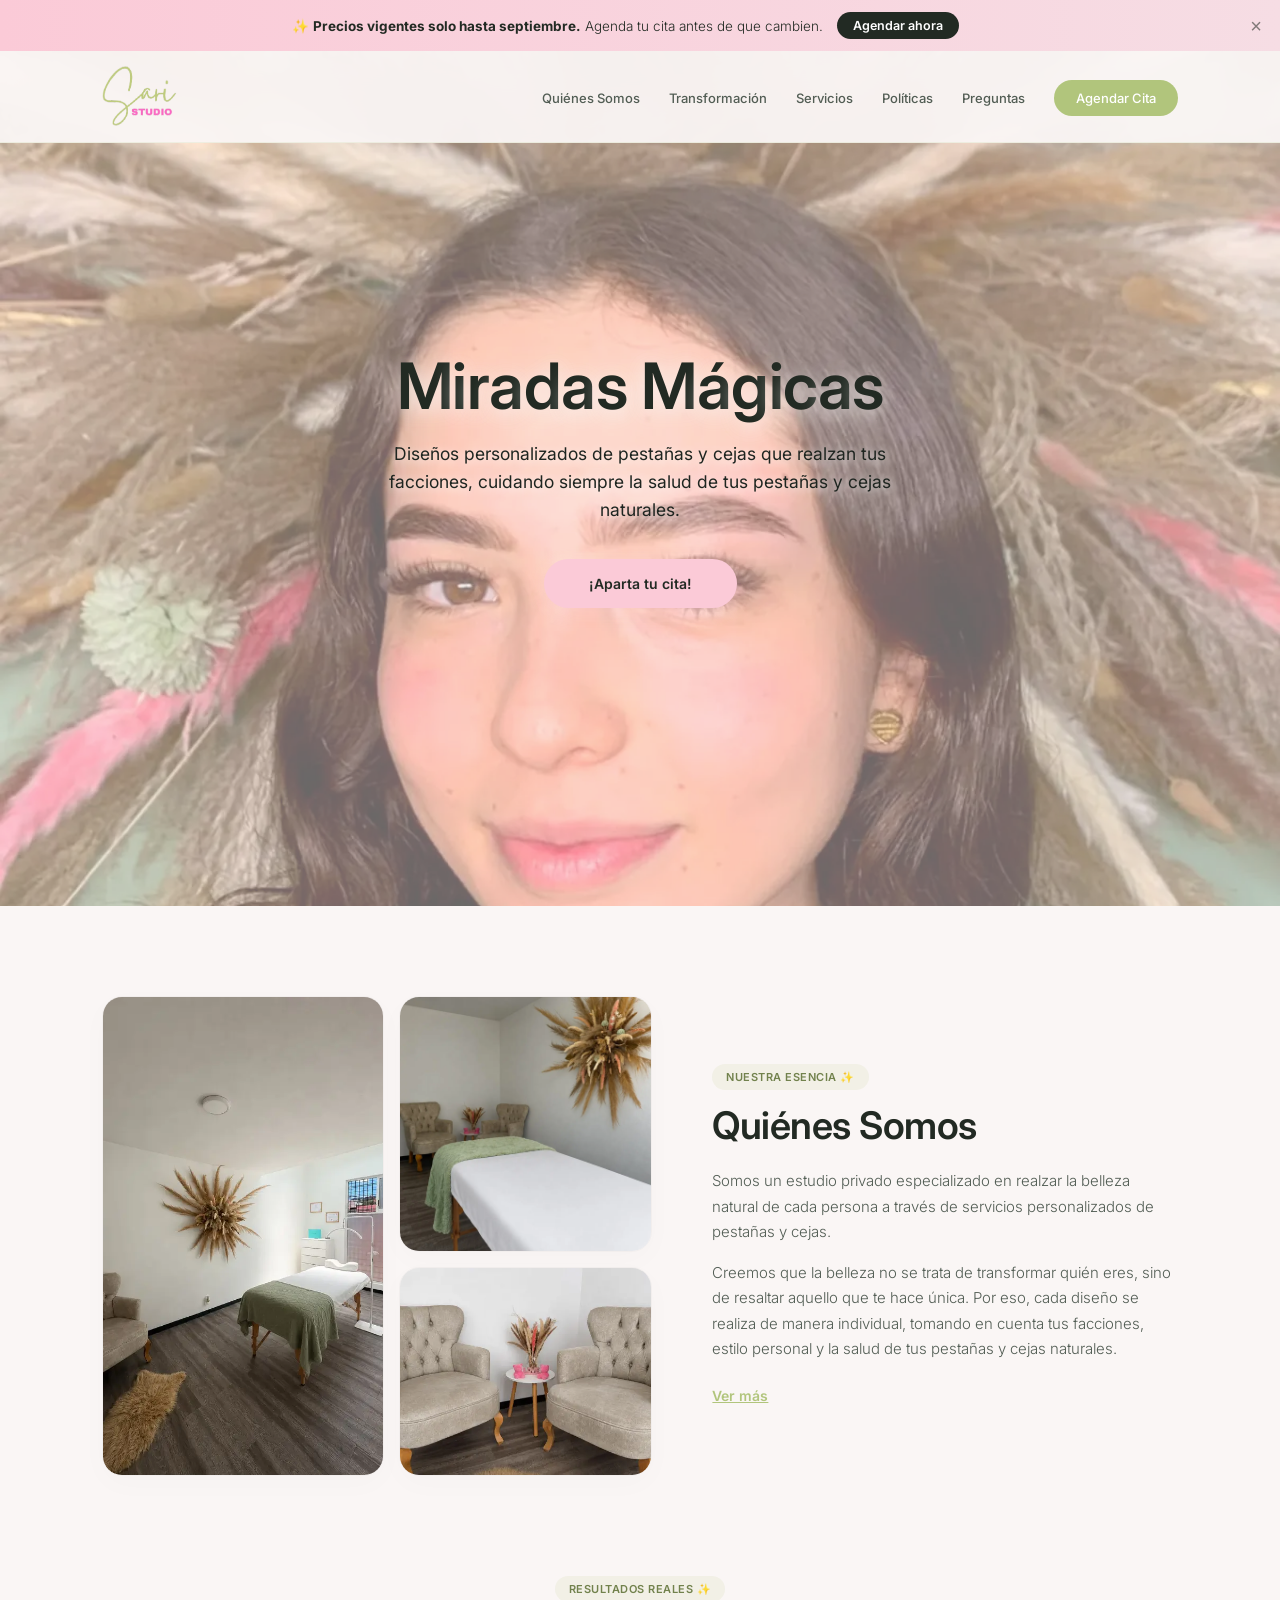
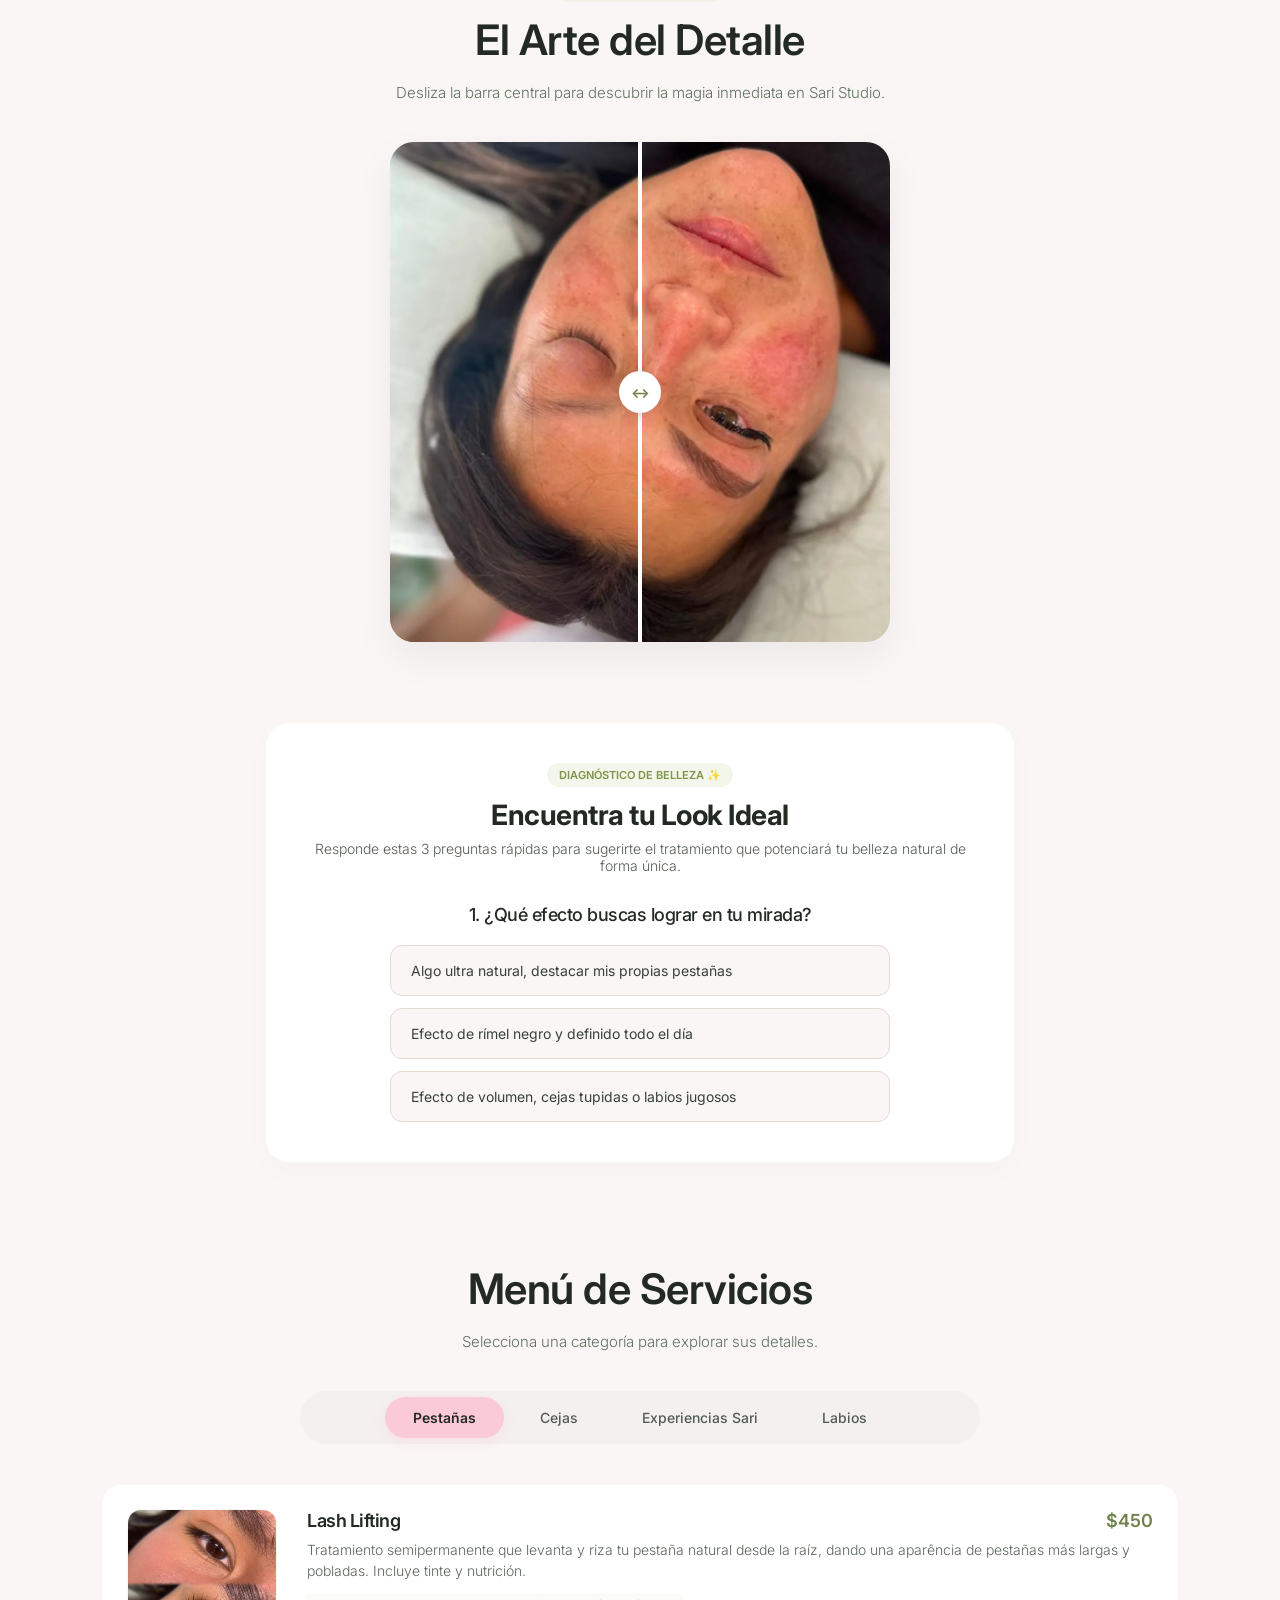
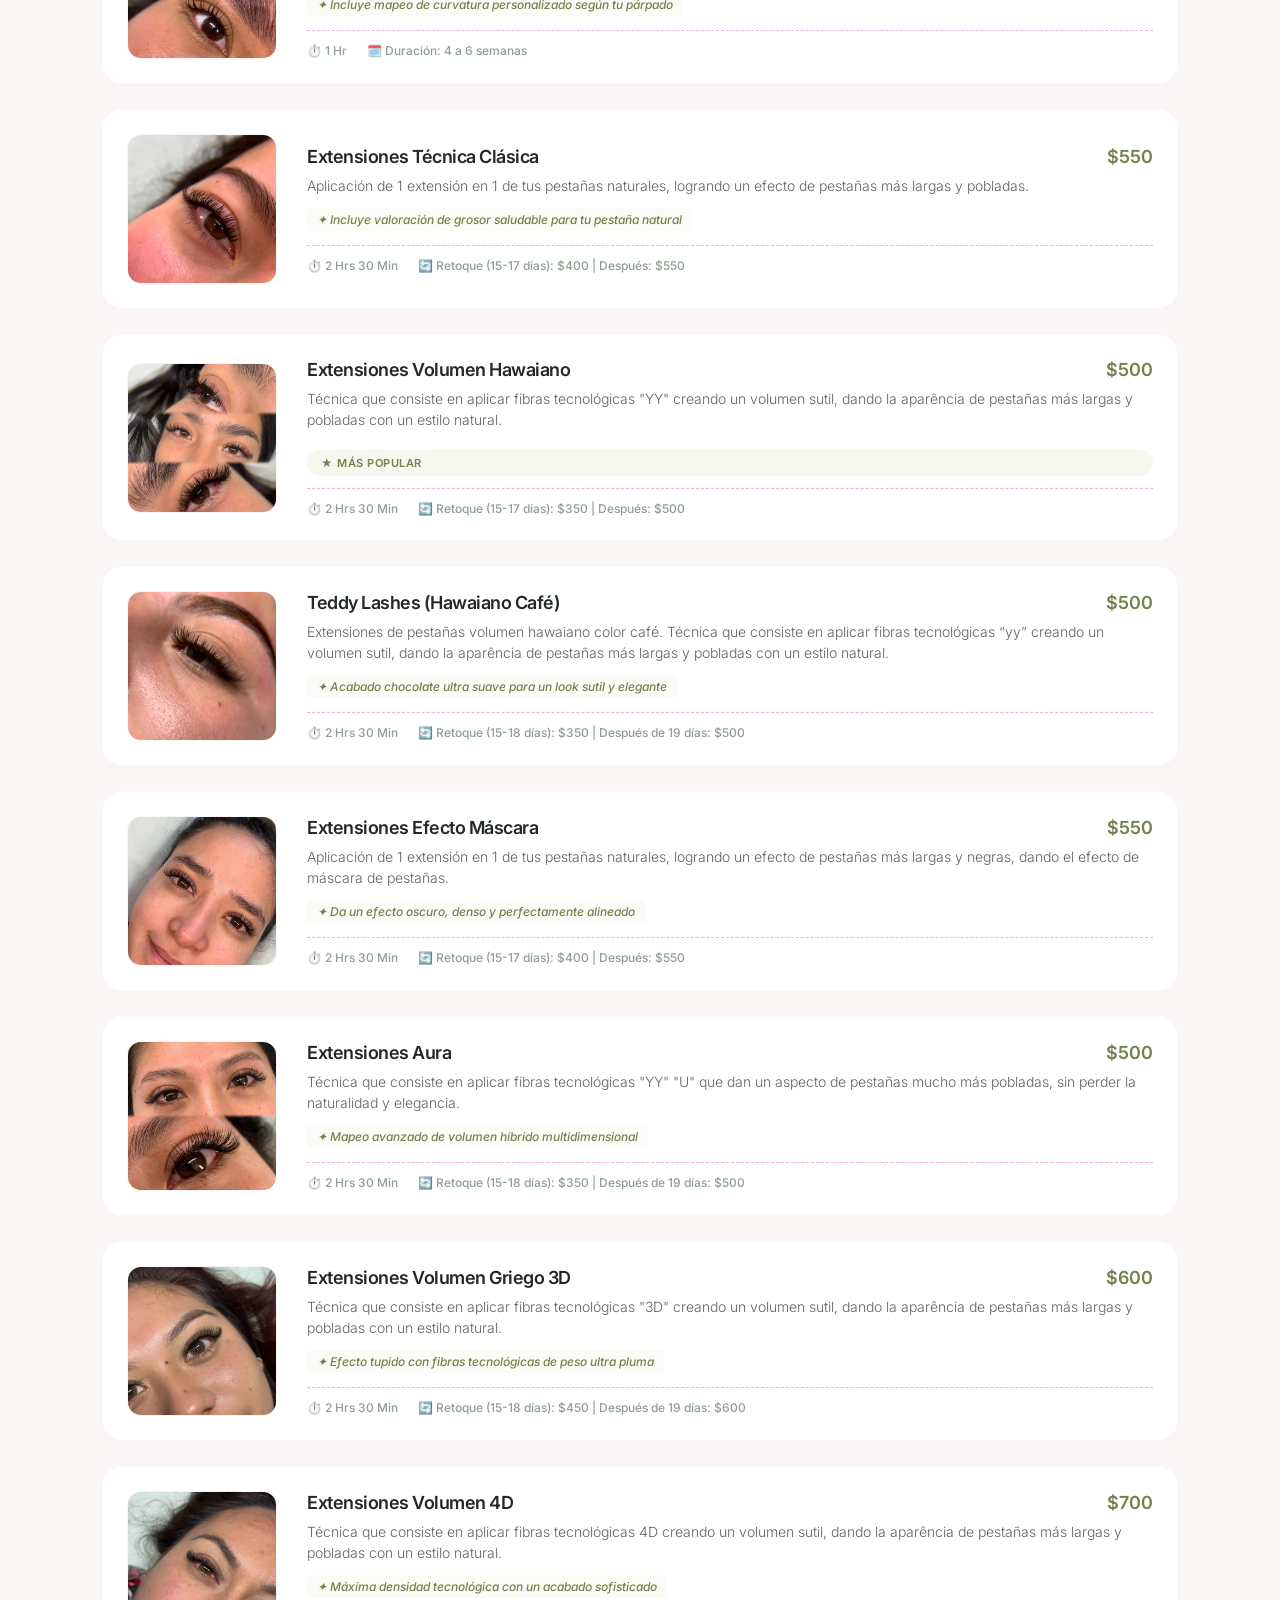
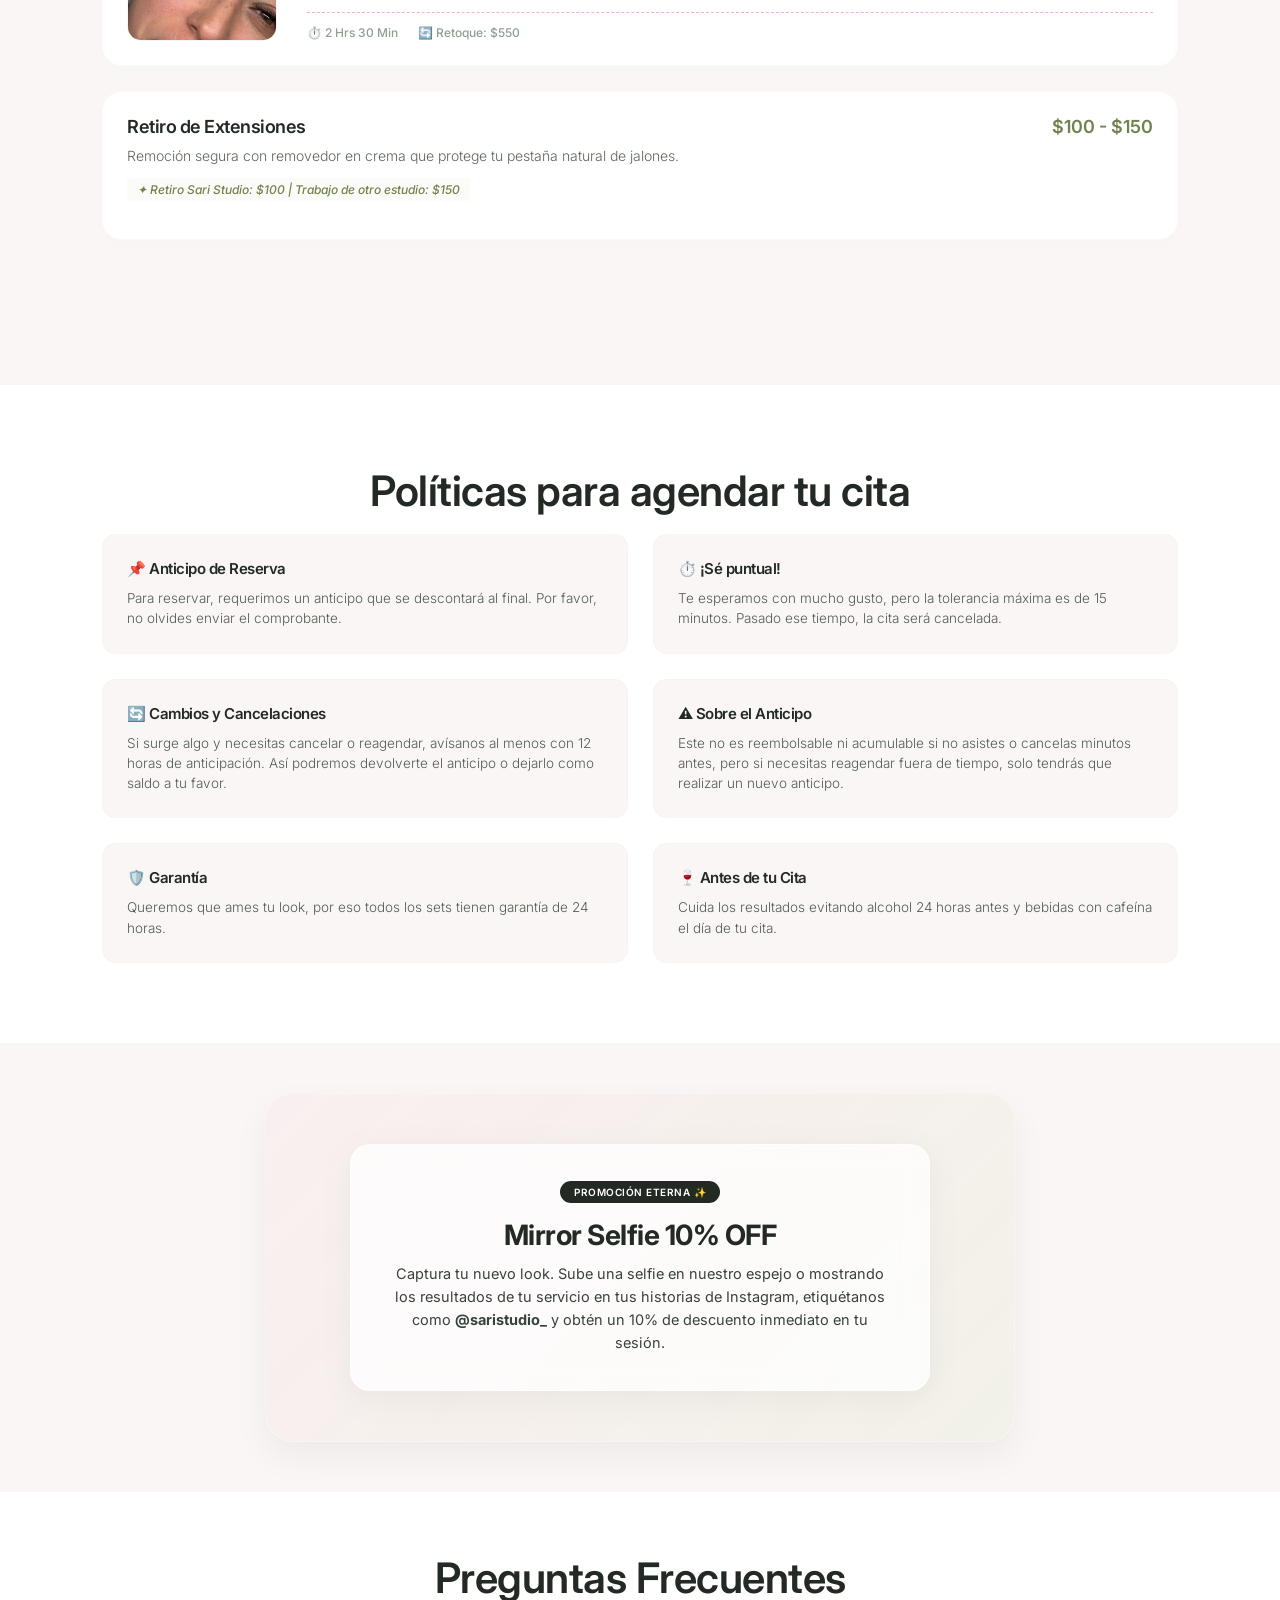
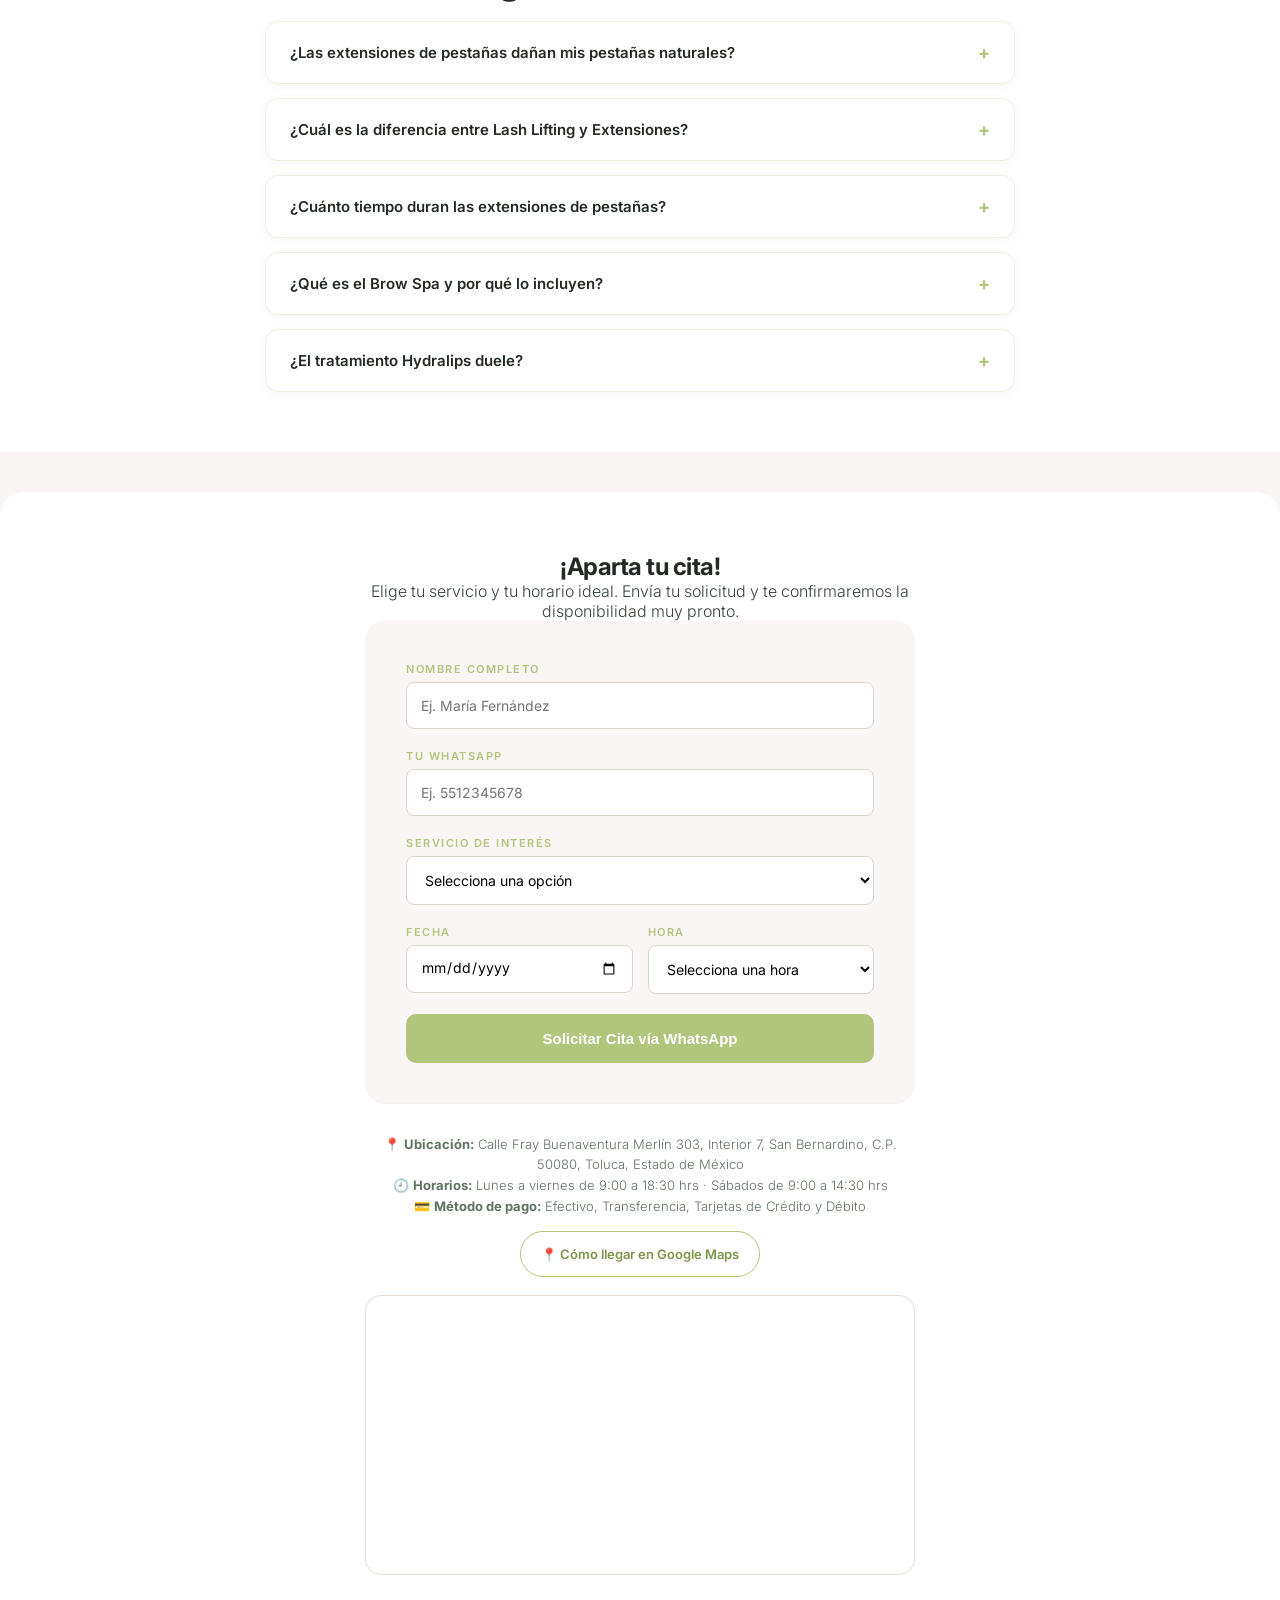
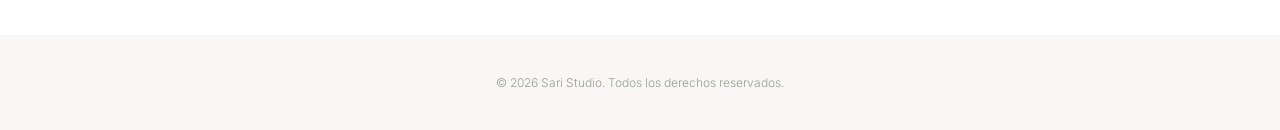
==== commit 55bc25bf: "Add files via upload" ====
--- a/index.html
+++ b/index.html
@@ -12,7 +12,10 @@
     <link rel="icon" type="image/png" href="logo_ss.png">
     <link rel="preconnect" href="https://fonts.googleapis.com">
     <link rel="preconnect" href="https://fonts.gstatic.com" crossorigin>
-    <link href="https://fonts.googleapis.com/css2?family=Inter:wght@300;400;500;600;700&display=swap" rel="stylesheet">
+    <!-- Fuente Inter: se carga SIN bloquear el primer pintado (antes era render-blocking).
+         Mientras llega se usa la fuente del sistema y luego se intercambia (display=swap). -->
+    <link rel="stylesheet" href="https://fonts.googleapis.com/css2?family=Inter:wght@300;400;500;600;700&display=swap" media="print" onload="this.media='all'">
+    <noscript><link rel="stylesheet" href="https://fonts.googleapis.com/css2?family=Inter:wght@300;400;500;600;700&display=swap"></noscript>
     <link rel="stylesheet" href="style.css">
     <!-- Precarga la imagen principal del Hero: es la primera que se pinta (LCP) -->
     <link rel="preload" as="image" href="hero.webp" fetchpriority="high">
@@ -88,7 +91,7 @@
     </div>
 
     <header>
-        <div class="logo"><img src="logo_ss.png" alt="Sari Studio Logo" class="logo-img"></div>
+        <div class="logo"><img src="logo_ss.png" alt="Sari Studio Logo" class="logo-img" width="223" height="223"></div>
         <nav>
             <a href="#quienes-somos">Quiénes Somos</a>
             <a href="#transformacion">Transformación</a>
@@ -100,7 +103,10 @@
     </header>
 
     <section class="hero">
-        <div class="hero-bg-unified"></div>
+        <!-- La imagen del hero ahora es un <img> real (antes era background-image en CSS):
+             así el navegador la detecta como LCP y respeta fetchpriority="high".
+             El aspecto es idéntico gracias a object-fit/object-position en style.css -->
+        <div class="hero-bg-unified"><img src="hero.webp" alt="" fetchpriority="high" decoding="async"></div>
         <div class="hero-content">
             <h1 id="animar-titulo">Miradas Mágicas</h1>
             <p class="subtitulo">Diseños personalizados de pestañas y cejas que realzan tus facciones, cuidando siempre la salud de tus pestañas y cejas naturales.</p>
--- a/style.css
+++ b/style.css
@@ -92,8 +92,12 @@
 /* --- MENÚ DE NAVEGACIÓN --- */
 header {
     position: fixed;
-    top: var(--banner-height);
-    transition: top 0.25s ease;
+    /* Antes: top: var(--banner-height) + transition en "top" (fuerza re-layout y provocaba
+       el corrimiento CLS del header). Ahora se desplaza con transform, que se compone en la
+       GPU y no genera layout shift. El resultado visual es exactamente el mismo. */
+    top: 0;
+    transform: translateY(var(--banner-height));
+    transition: transform 0.25s ease;
     width: 100%;
     display: flex;
     justify-content: space-between;
@@ -145,11 +149,16 @@
     left: 0;
     width: 100%;
     height: 100%;
-    background-image: url('hero.webp');
-    background-size: cover;
-    background-position: center 30%; 
-    background-repeat: no-repeat;
     z-index: 1;
+}
+
+/* Equivale al antiguo background-size: cover + background-position: center 30% */
+.hero-bg-unified img {
+    display: block;
+    width: 100%;
+    height: 100%;
+    object-fit: cover;
+    object-position: center 30%;
 }
 
 .hero-bg-unified::after {
@@ -338,15 +347,24 @@
     background-position: center center; 
 }
 
+/* Las imágenes antes/después solo se piden cuando el slider está por entrar en pantalla
+   (el JS agrega la clase .cargado). Antes se descargaban al abrir la página aunque
+   estuvieran muy abajo, compitiendo con el hero. */
+.split-slider-container.cargado .img-after {
+    background-image: url('despues.webp');
+}
+
 .img-after {
     z-index: 1;
-    background-image: url('despues.webp');
-}
-
-.img-before { 
+}
+
+.split-slider-container.cargado .img-before {
+    background-image: url('antes.webp');
+}
+
+.img-before {
     z-index: 2;
-    background-image: url('antes.webp');
-    clip-path: inset(0 50% 0 0); 
+    clip-path: inset(0 50% 0 0);
     -webkit-clip-path: inset(0 50% 0 0);
 }
 
@@ -637,8 +655,11 @@
 /* --- KEYFRAMES COMPLEMENTARIOS --- */
 @keyframes fadeIn { from { opacity: 0; transform: translateY(10px); } to { opacity: 1; transform: translateY(0); } }
 @keyframes slideDown { from { opacity: 0; transform: translateY(-8px); } to { opacity: 1; transform: translateY(0); } }
-@keyframes elegantShimmer { 0% { left: -150%; } 30% { left: 150%; } 100% { left: 150%; } }
-@keyframes flashGlint { 0% { left: -150%; } 100% { left: 150%; } }
+/* Shimmer/glint animados con transform en vez de "left" (animación compuesta en GPU).
+   El elemento conserva su left inicial (-150%); translateX en % se mide contra el ancho
+   del propio elemento: 300% del contenedor / 40% de ancho = 750%; en el tab: 300% / 35% = 857.14% */
+@keyframes elegantShimmer { 0% { transform: translateX(0) skewX(-25deg); } 30% { transform: translateX(750%) skewX(-25deg); } 100% { transform: translateX(750%) skewX(-25deg); } }
+@keyframes flashGlint { 0% { transform: translateX(0) skewX(-25deg); } 100% { transform: translateX(857.14%) skewX(-25deg); } }
 
 .reveal { opacity: 0; transform: translateY(35px); transition: opacity 1.2s cubic-bezier(0.215, 0.610, 0.355, 1), transform 1.2s cubic-bezier(0.215, 0.610, 0.355, 1); }
 .reveal.active { opacity: 1; transform: translateY(0); }
@@ -659,7 +680,7 @@
 
     /* Hero en móvil */
     .hero { height: 85vh; padding: 0 16px; }
-    .hero-bg-unified { background-position: center 25%; }
+    .hero-bg-unified img { object-position: center 25%; }
     .hero-content h1 { font-size: 42px; margin-bottom: 12px; }
     .hero-content h1 span.espacio-letra { width: 8px; }
     .subtitulo { font-size: 14.5px; margin-bottom: 25px; }
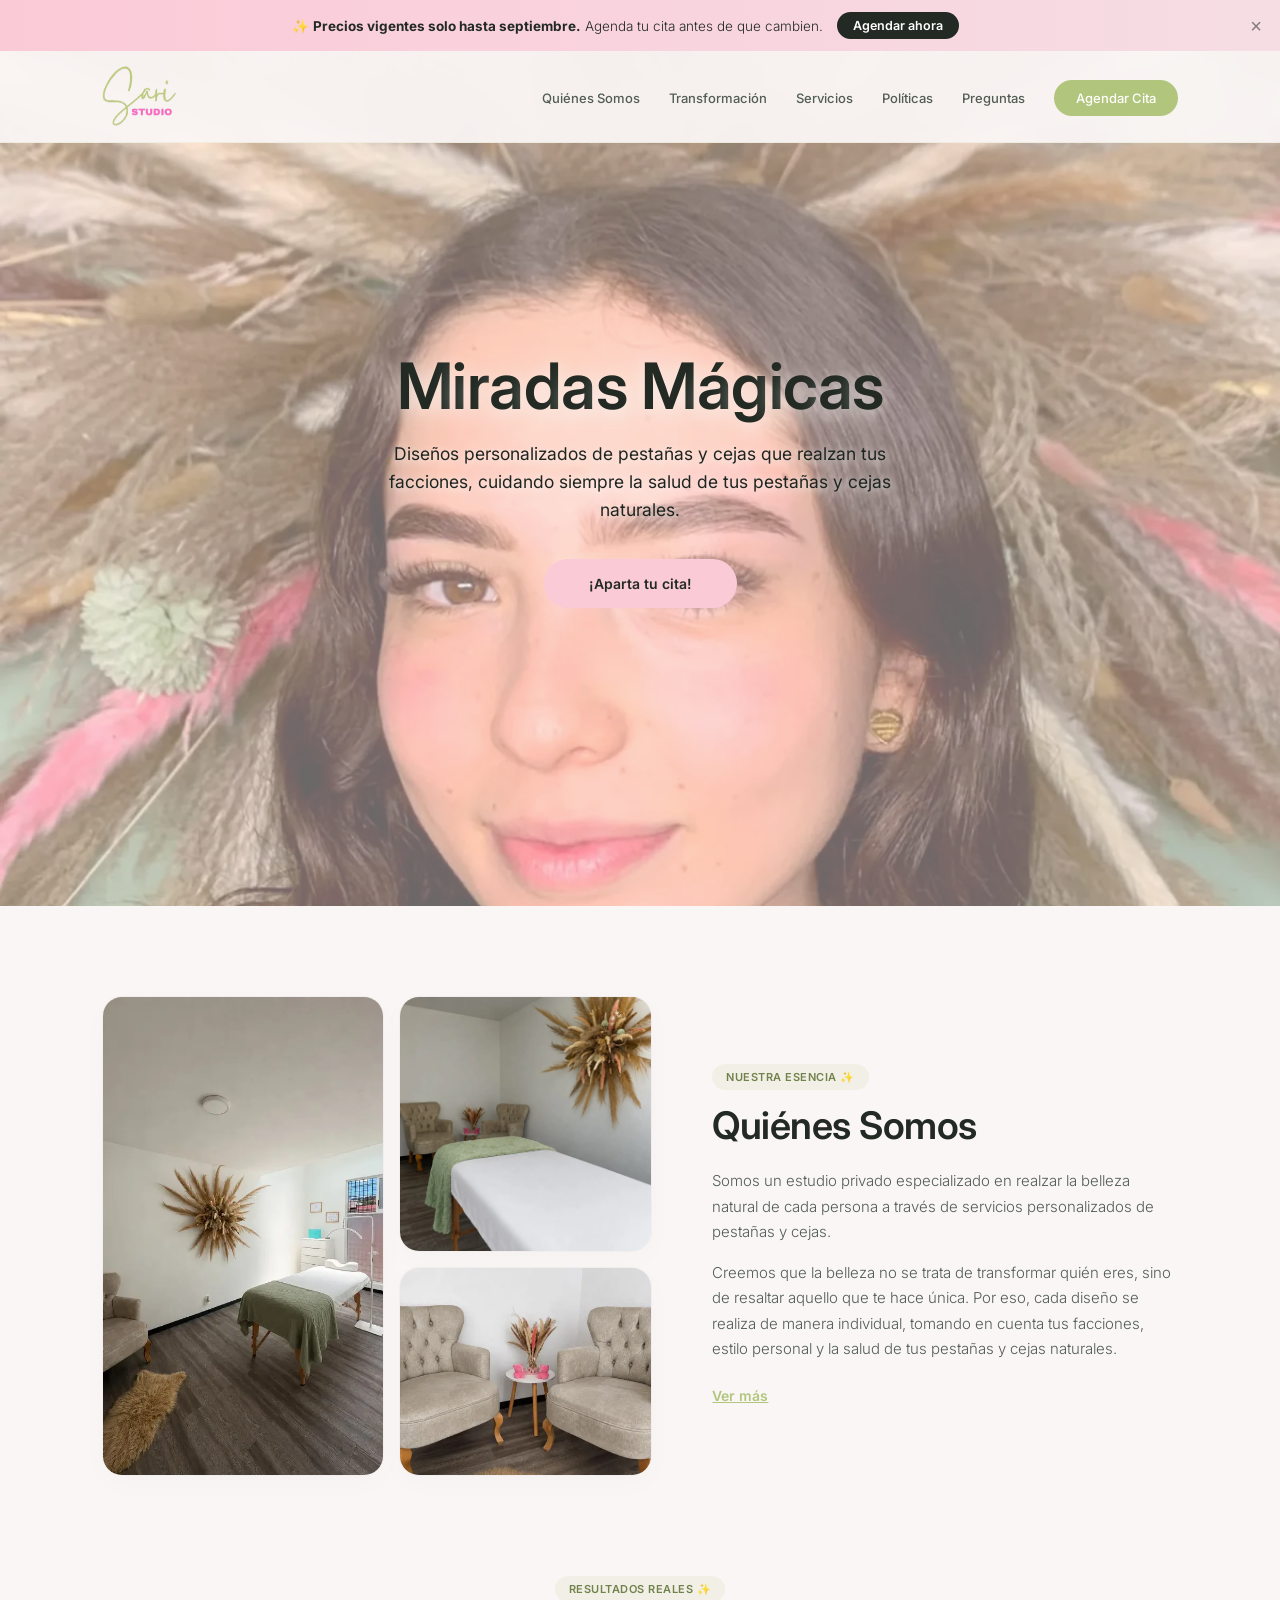
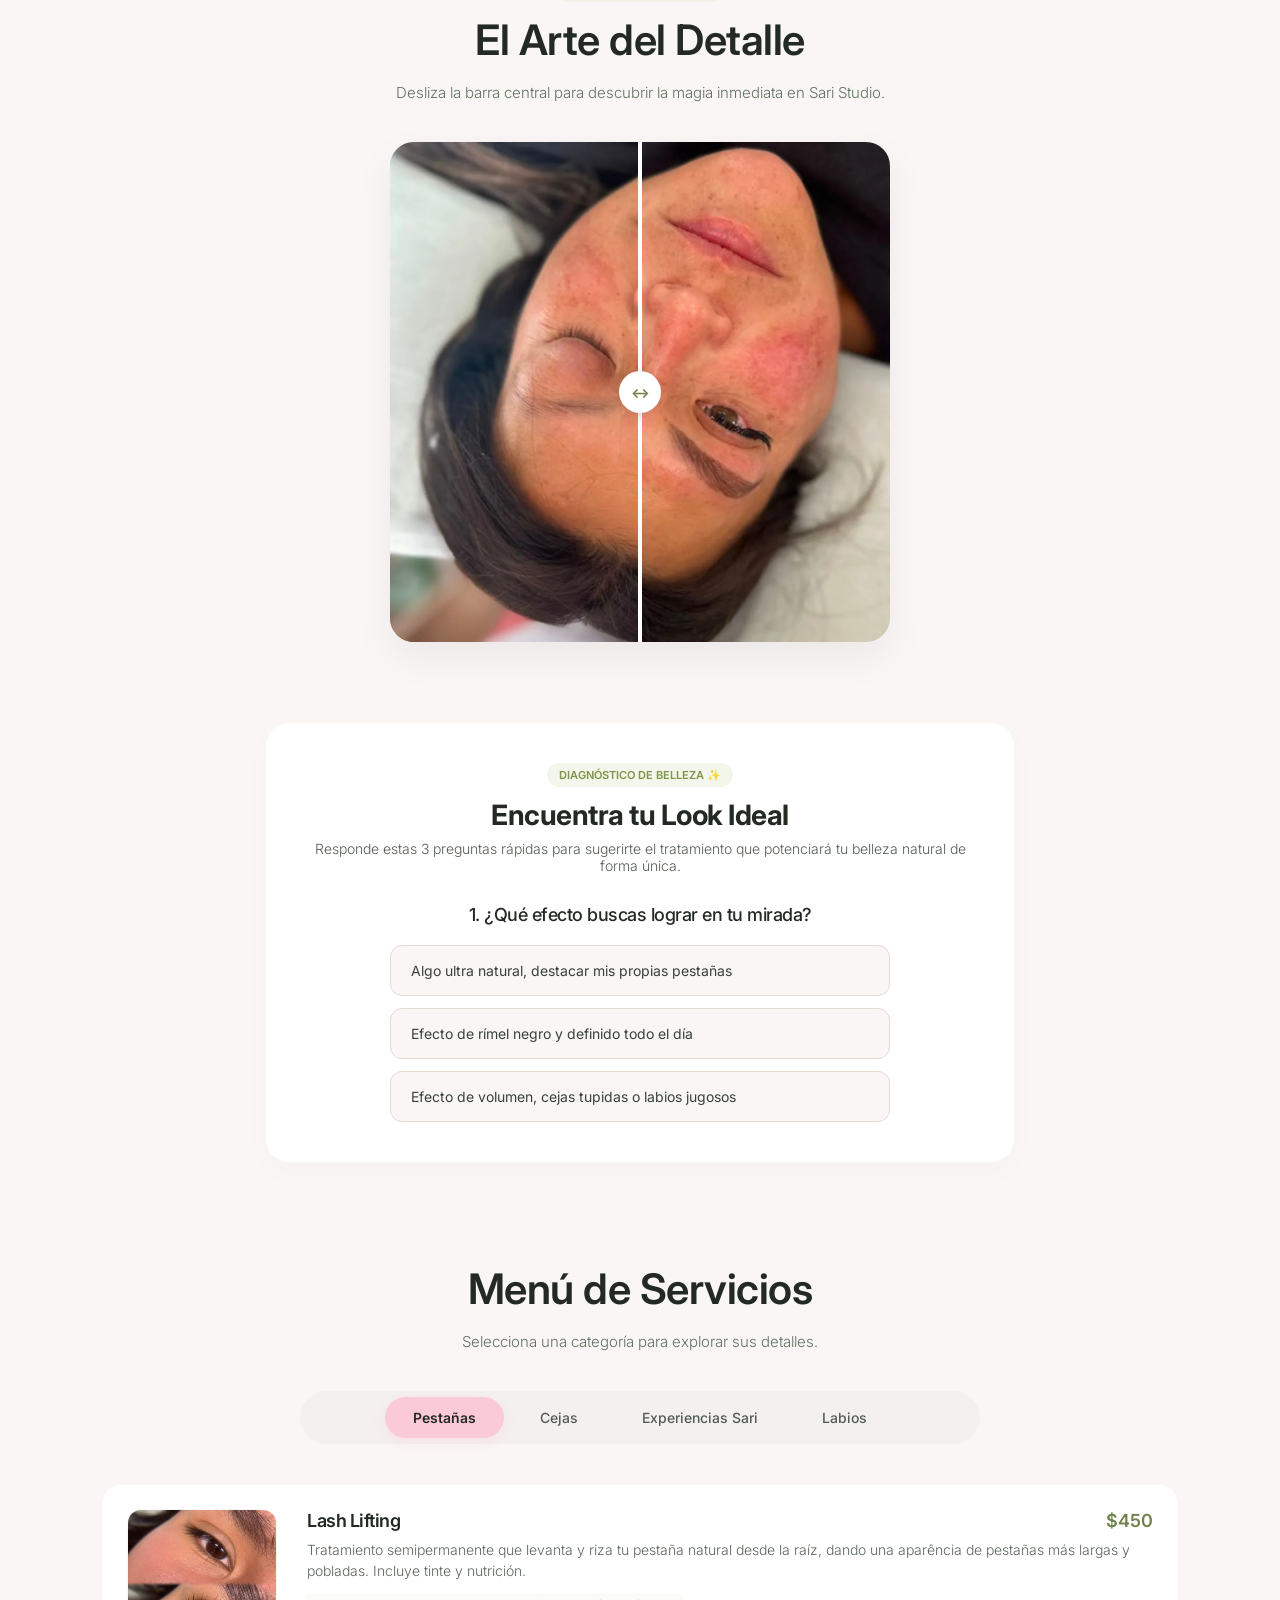
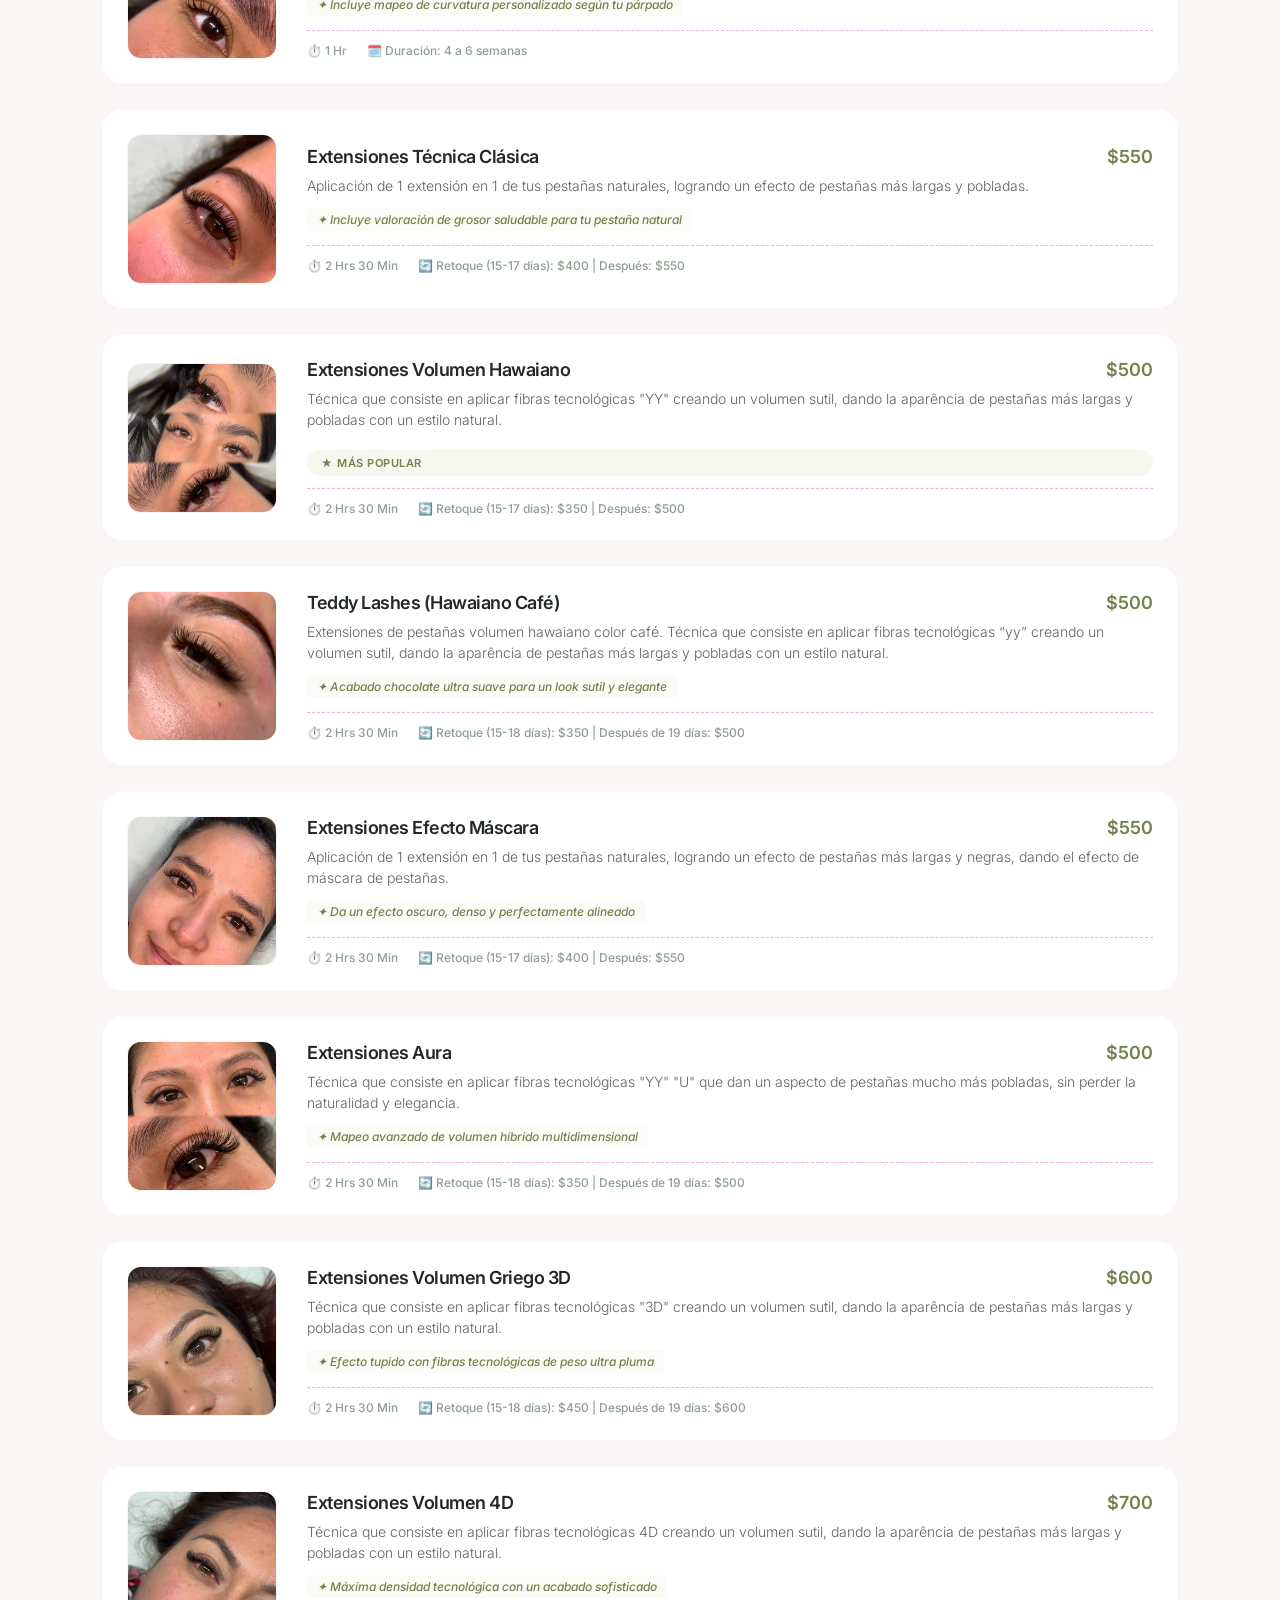
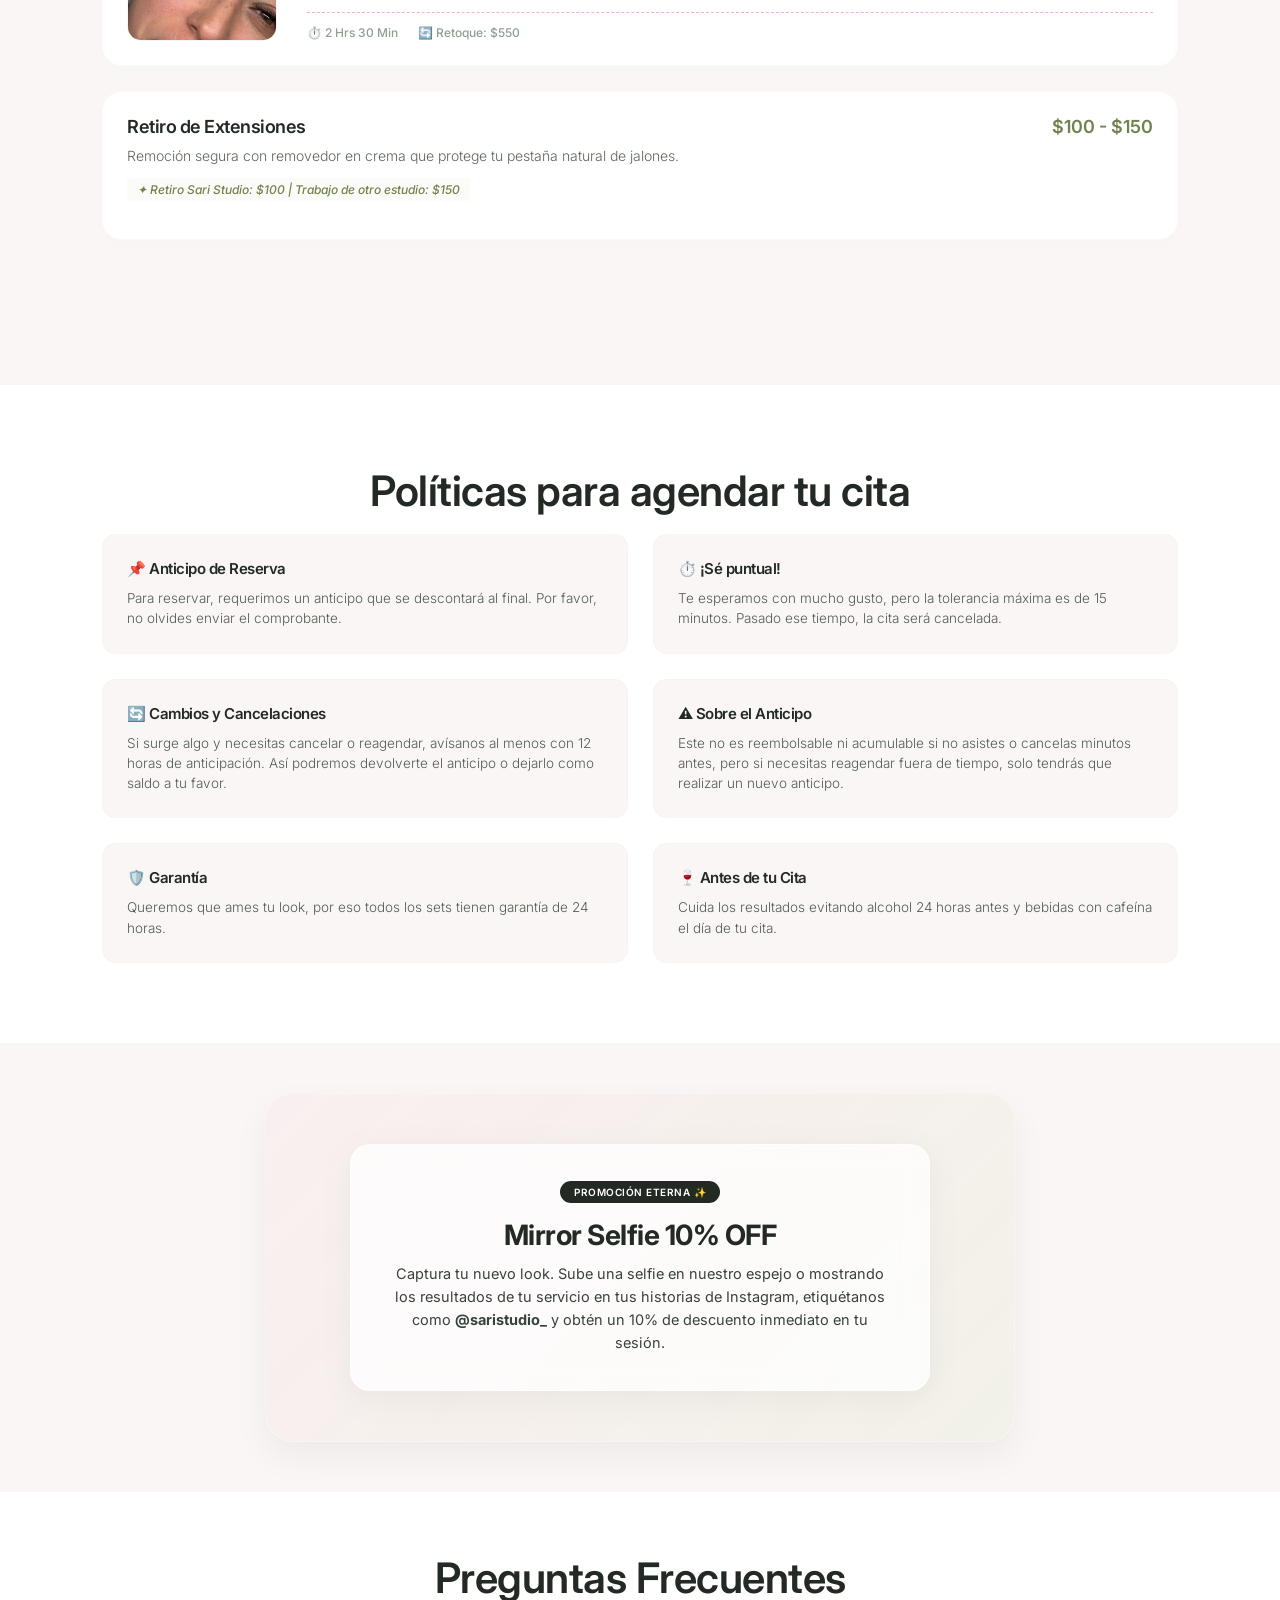
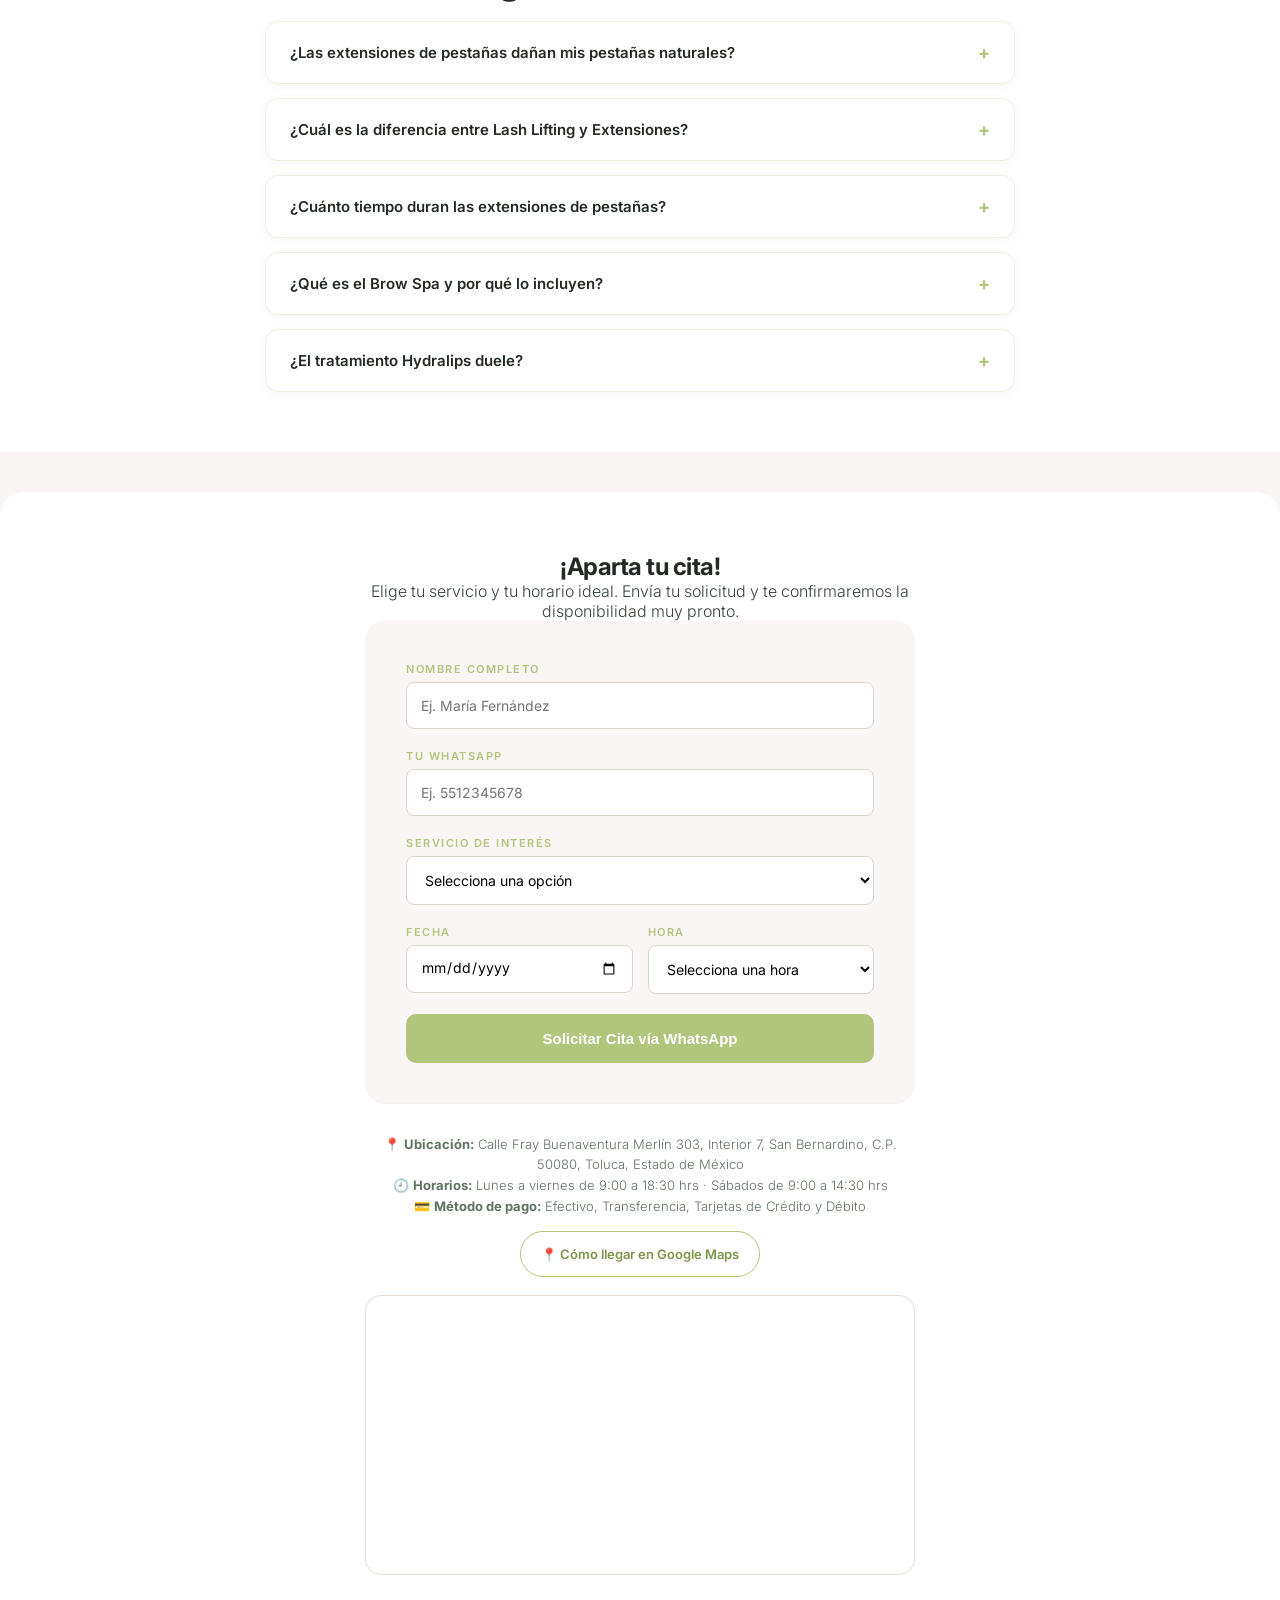
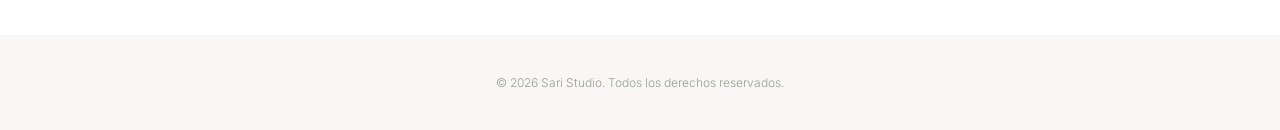
==== commit d1d41abe: "Add files via upload" ====
--- a/index.html
+++ b/index.html
@@ -12,10 +12,7 @@
     <link rel="icon" type="image/png" href="logo_ss.png">
     <link rel="preconnect" href="https://fonts.googleapis.com">
     <link rel="preconnect" href="https://fonts.gstatic.com" crossorigin>
-    <!-- Fuente Inter: se carga SIN bloquear el primer pintado (antes era render-blocking).
-         Mientras llega se usa la fuente del sistema y luego se intercambia (display=swap). -->
-    <link rel="stylesheet" href="https://fonts.googleapis.com/css2?family=Inter:wght@300;400;500;600;700&display=swap" media="print" onload="this.media='all'">
-    <noscript><link rel="stylesheet" href="https://fonts.googleapis.com/css2?family=Inter:wght@300;400;500;600;700&display=swap"></noscript>
+    <link href="https://fonts.googleapis.com/css2?family=Inter:wght@300;400;500;600;700&display=swap" rel="stylesheet">
     <link rel="stylesheet" href="style.css">
     <!-- Precarga la imagen principal del Hero: es la primera que se pinta (LCP) -->
     <link rel="preload" as="image" href="hero.webp" fetchpriority="high">
@@ -91,7 +88,7 @@
     </div>
 
     <header>
-        <div class="logo"><img src="logo_ss.png" alt="Sari Studio Logo" class="logo-img" width="223" height="223"></div>
+        <div class="logo"><img src="logo_ss.png" alt="Sari Studio Logo" class="logo-img"></div>
         <nav>
             <a href="#quienes-somos">Quiénes Somos</a>
             <a href="#transformacion">Transformación</a>
@@ -103,10 +100,7 @@
     </header>
 
     <section class="hero">
-        <!-- La imagen del hero ahora es un <img> real (antes era background-image en CSS):
-             así el navegador la detecta como LCP y respeta fetchpriority="high".
-             El aspecto es idéntico gracias a object-fit/object-position en style.css -->
-        <div class="hero-bg-unified"><img src="hero.webp" alt="" fetchpriority="high" decoding="async"></div>
+        <div class="hero-bg-unified"></div>
         <div class="hero-content">
             <h1 id="animar-titulo">Miradas Mágicas</h1>
             <p class="subtitulo">Diseños personalizados de pestañas y cejas que realzan tus facciones, cuidando siempre la salud de tus pestañas y cejas naturales.</p>
--- a/style.css
+++ b/style.css
@@ -92,12 +92,8 @@
 /* --- MENÚ DE NAVEGACIÓN --- */
 header {
     position: fixed;
-    /* Antes: top: var(--banner-height) + transition en "top" (fuerza re-layout y provocaba
-       el corrimiento CLS del header). Ahora se desplaza con transform, que se compone en la
-       GPU y no genera layout shift. El resultado visual es exactamente el mismo. */
-    top: 0;
-    transform: translateY(var(--banner-height));
-    transition: transform 0.25s ease;
+    top: var(--banner-height);
+    transition: top 0.25s ease;
     width: 100%;
     display: flex;
     justify-content: space-between;
@@ -149,16 +145,11 @@
     left: 0;
     width: 100%;
     height: 100%;
+    background-image: url('hero.webp');
+    background-size: cover;
+    background-position: center 30%; 
+    background-repeat: no-repeat;
     z-index: 1;
-}
-
-/* Equivale al antiguo background-size: cover + background-position: center 30% */
-.hero-bg-unified img {
-    display: block;
-    width: 100%;
-    height: 100%;
-    object-fit: cover;
-    object-position: center 30%;
 }
 
 .hero-bg-unified::after {
@@ -347,24 +338,15 @@
     background-position: center center; 
 }
 
-/* Las imágenes antes/después solo se piden cuando el slider está por entrar en pantalla
-   (el JS agrega la clase .cargado). Antes se descargaban al abrir la página aunque
-   estuvieran muy abajo, compitiendo con el hero. */
-.split-slider-container.cargado .img-after {
-    background-image: url('despues.webp');
-}
-
 .img-after {
     z-index: 1;
-}
-
-.split-slider-container.cargado .img-before {
+    background-image: url('despues.webp');
+}
+
+.img-before { 
+    z-index: 2;
     background-image: url('antes.webp');
-}
-
-.img-before {
-    z-index: 2;
-    clip-path: inset(0 50% 0 0);
+    clip-path: inset(0 50% 0 0); 
     -webkit-clip-path: inset(0 50% 0 0);
 }
 
@@ -655,11 +637,8 @@
 /* --- KEYFRAMES COMPLEMENTARIOS --- */
 @keyframes fadeIn { from { opacity: 0; transform: translateY(10px); } to { opacity: 1; transform: translateY(0); } }
 @keyframes slideDown { from { opacity: 0; transform: translateY(-8px); } to { opacity: 1; transform: translateY(0); } }
-/* Shimmer/glint animados con transform en vez de "left" (animación compuesta en GPU).
-   El elemento conserva su left inicial (-150%); translateX en % se mide contra el ancho
-   del propio elemento: 300% del contenedor / 40% de ancho = 750%; en el tab: 300% / 35% = 857.14% */
-@keyframes elegantShimmer { 0% { transform: translateX(0) skewX(-25deg); } 30% { transform: translateX(750%) skewX(-25deg); } 100% { transform: translateX(750%) skewX(-25deg); } }
-@keyframes flashGlint { 0% { transform: translateX(0) skewX(-25deg); } 100% { transform: translateX(857.14%) skewX(-25deg); } }
+@keyframes elegantShimmer { 0% { left: -150%; } 30% { left: 150%; } 100% { left: 150%; } }
+@keyframes flashGlint { 0% { left: -150%; } 100% { left: 150%; } }
 
 .reveal { opacity: 0; transform: translateY(35px); transition: opacity 1.2s cubic-bezier(0.215, 0.610, 0.355, 1), transform 1.2s cubic-bezier(0.215, 0.610, 0.355, 1); }
 .reveal.active { opacity: 1; transform: translateY(0); }
@@ -680,7 +659,7 @@
 
     /* Hero en móvil */
     .hero { height: 85vh; padding: 0 16px; }
-    .hero-bg-unified img { object-position: center 25%; }
+    .hero-bg-unified { background-position: center 25%; }
     .hero-content h1 { font-size: 42px; margin-bottom: 12px; }
     .hero-content h1 span.espacio-letra { width: 8px; }
     .subtitulo { font-size: 14.5px; margin-bottom: 25px; }
